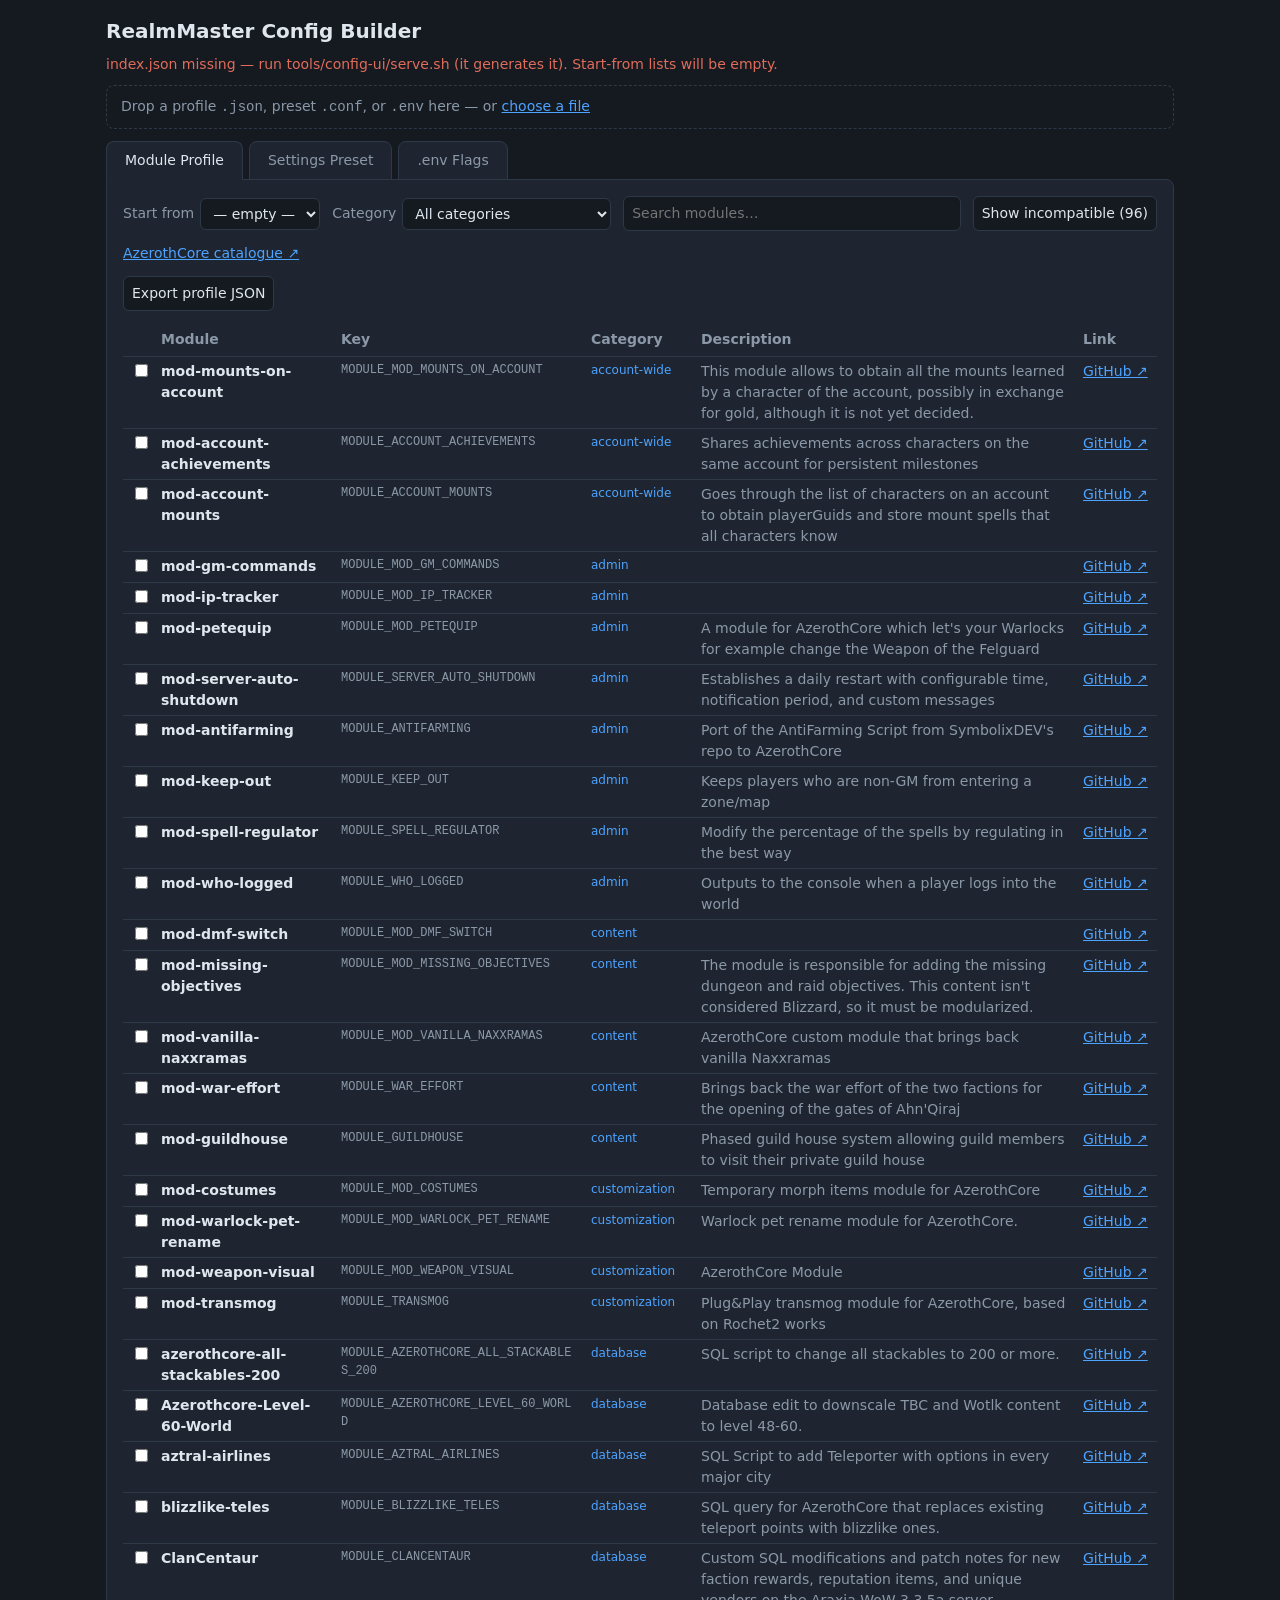
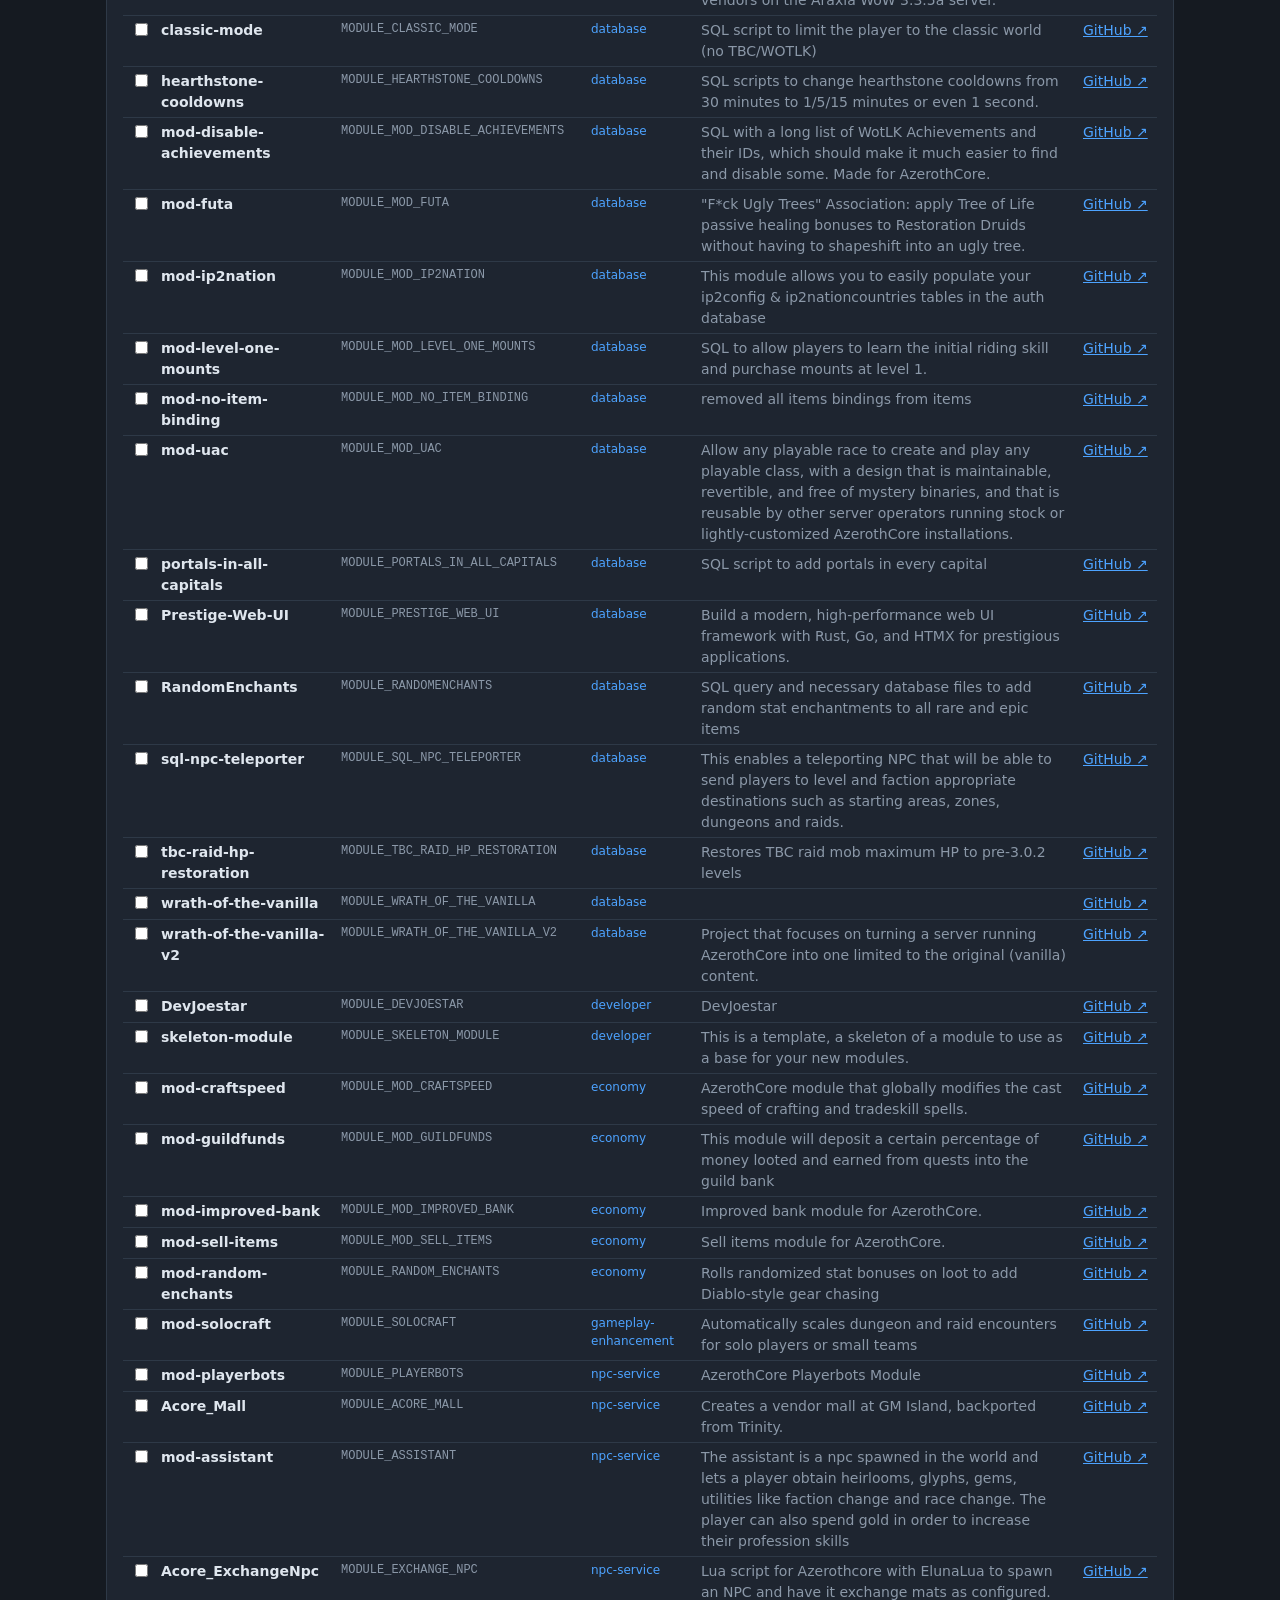
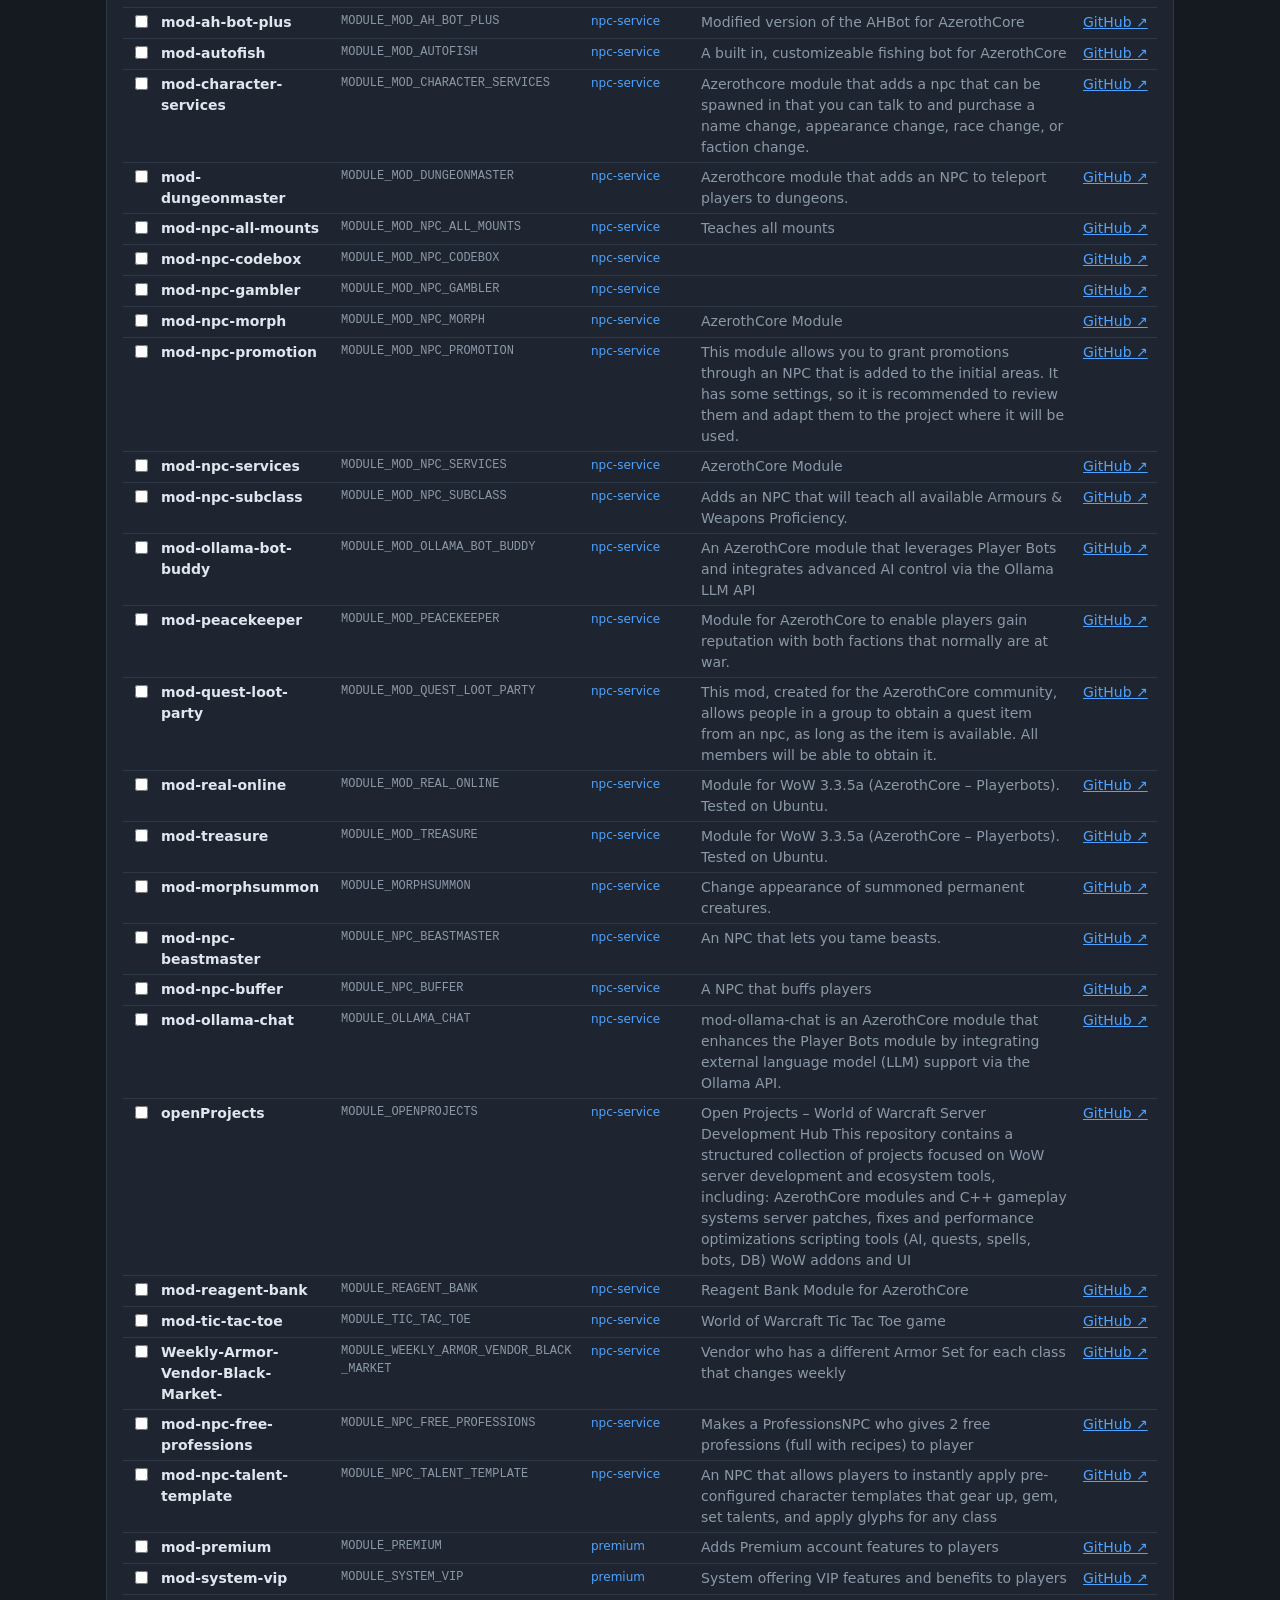
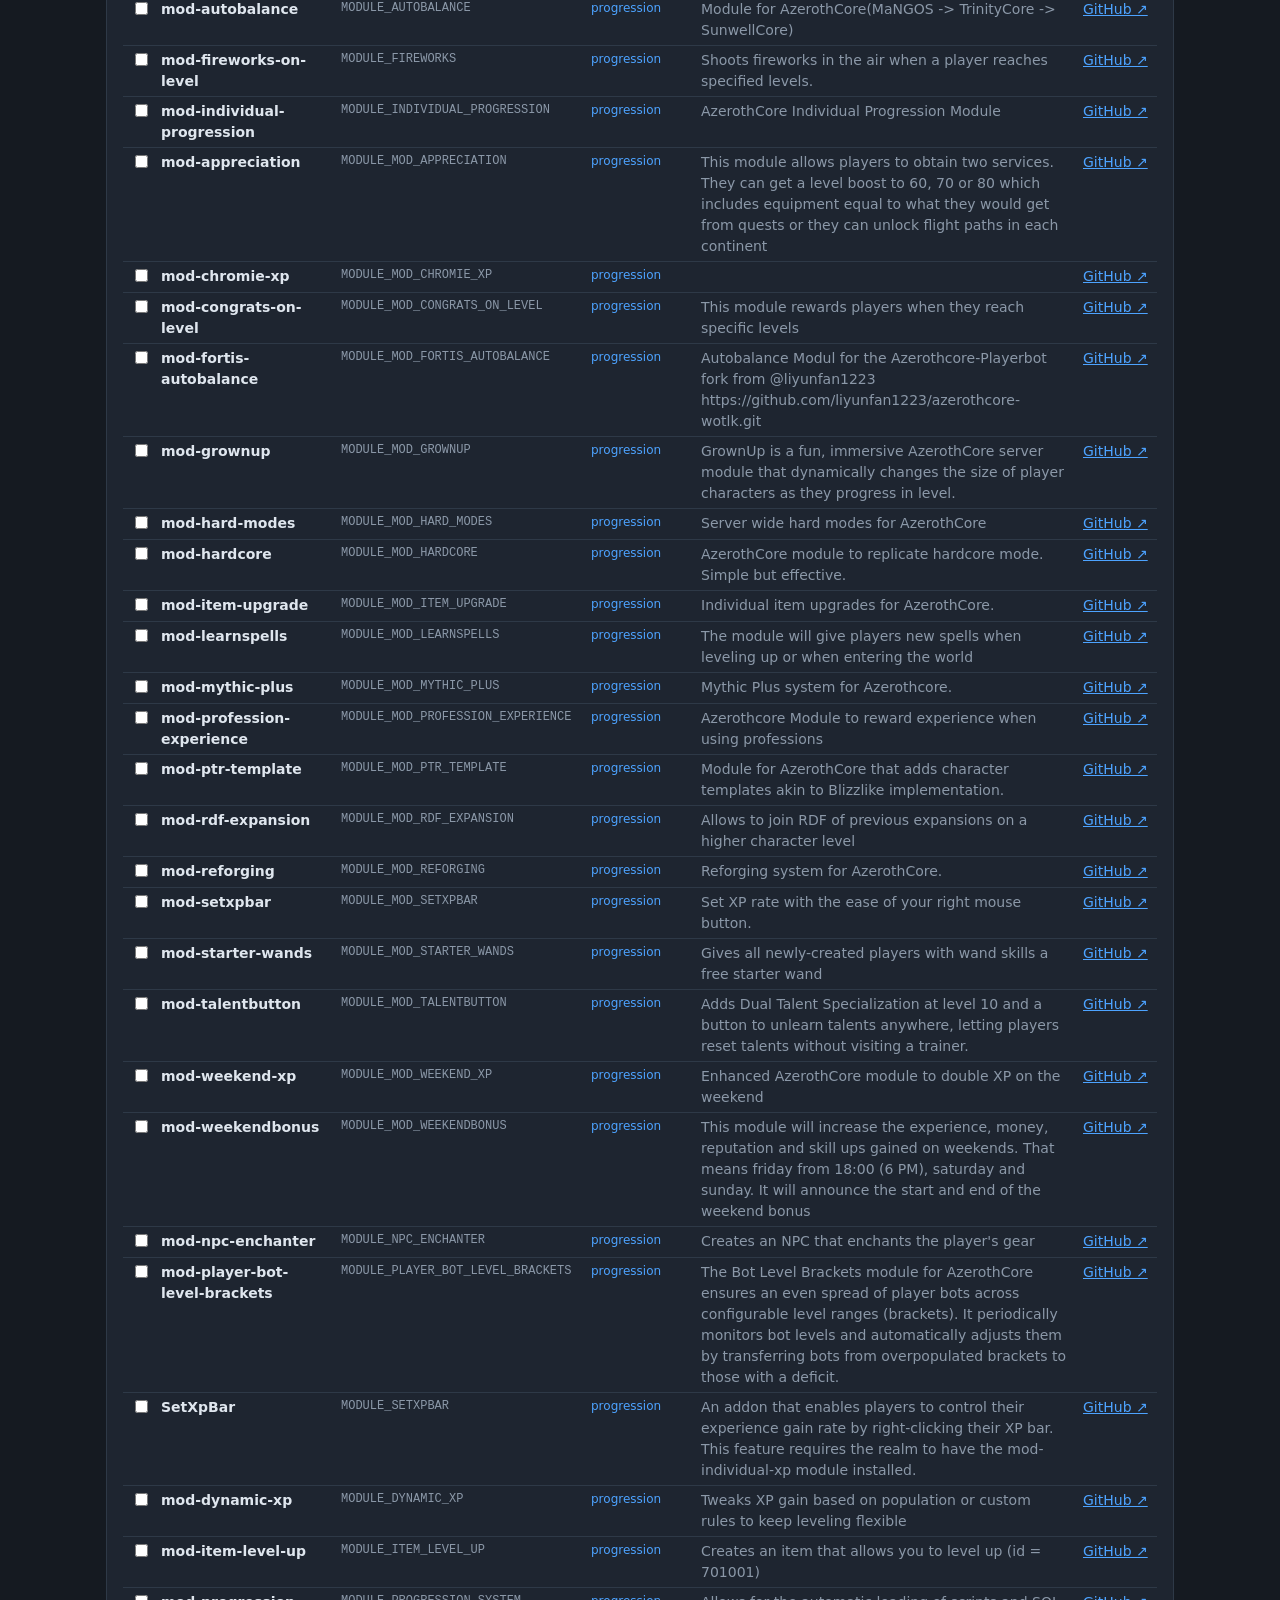
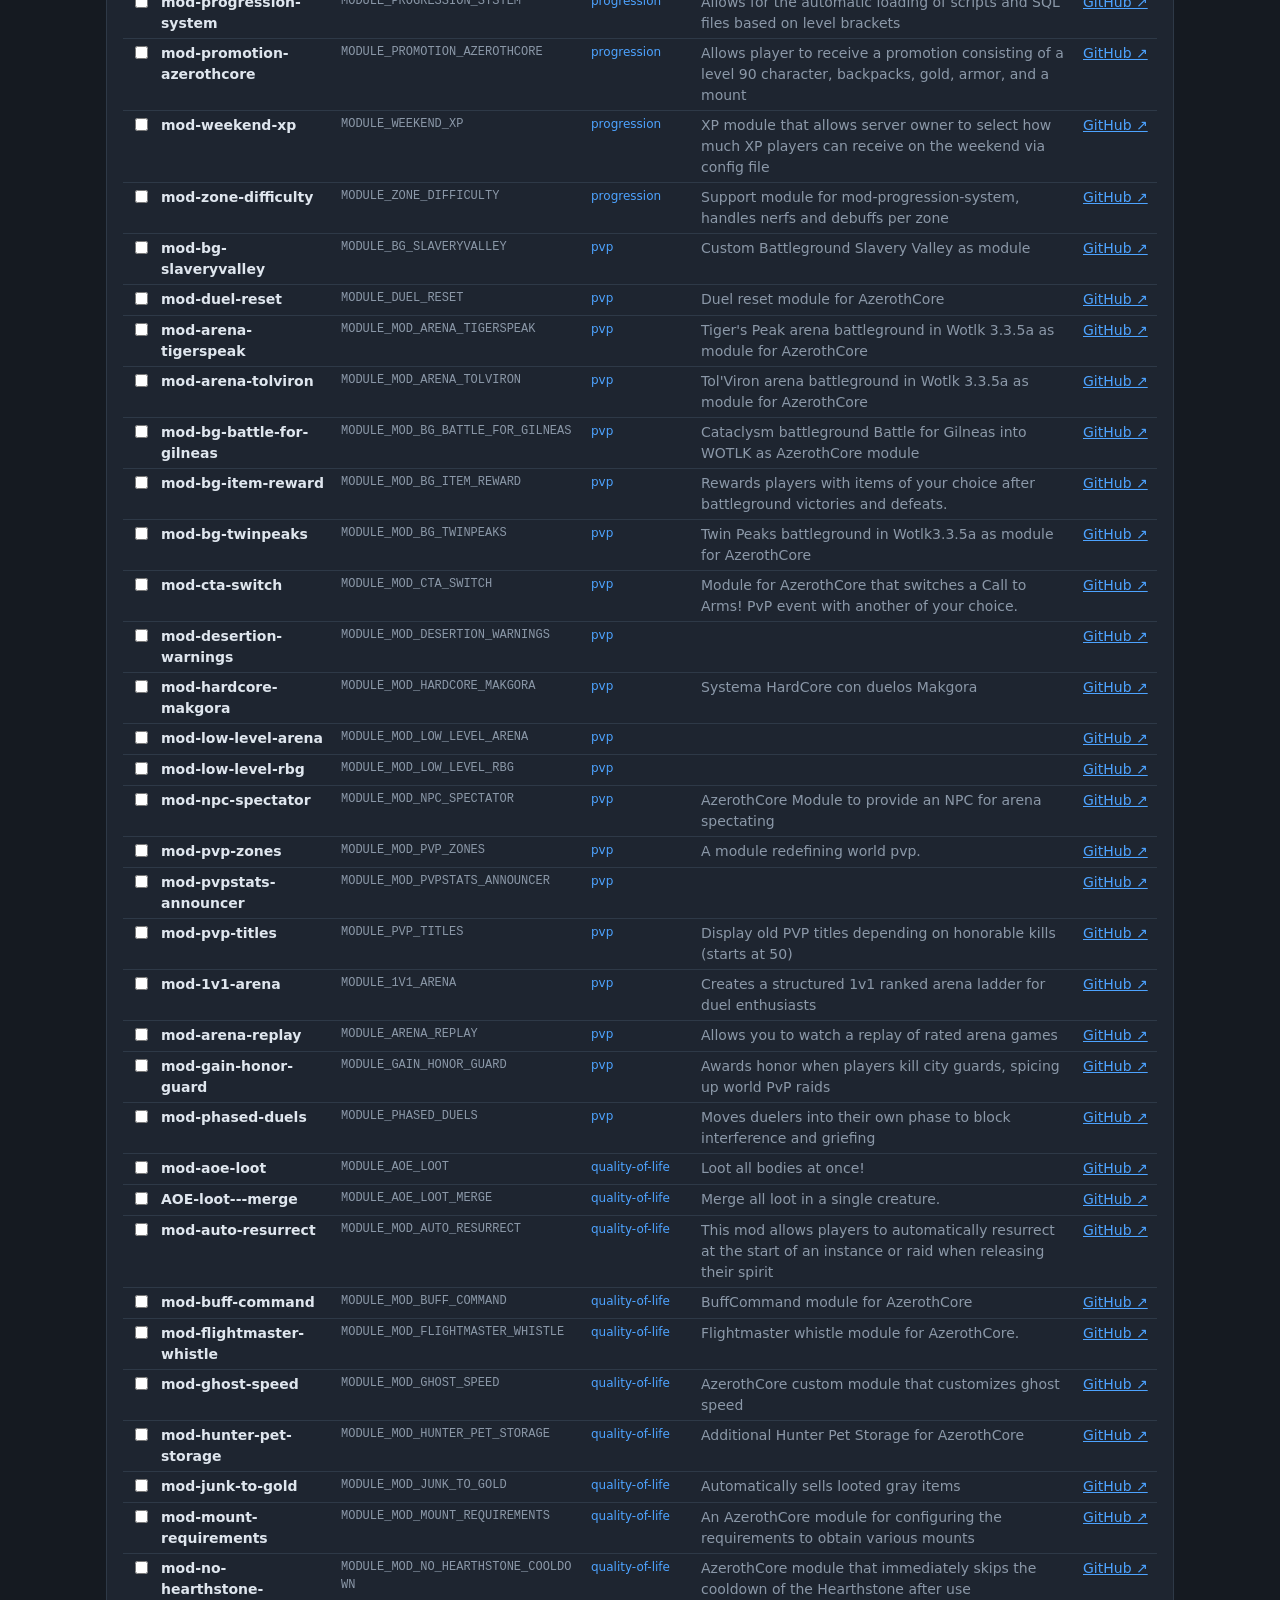
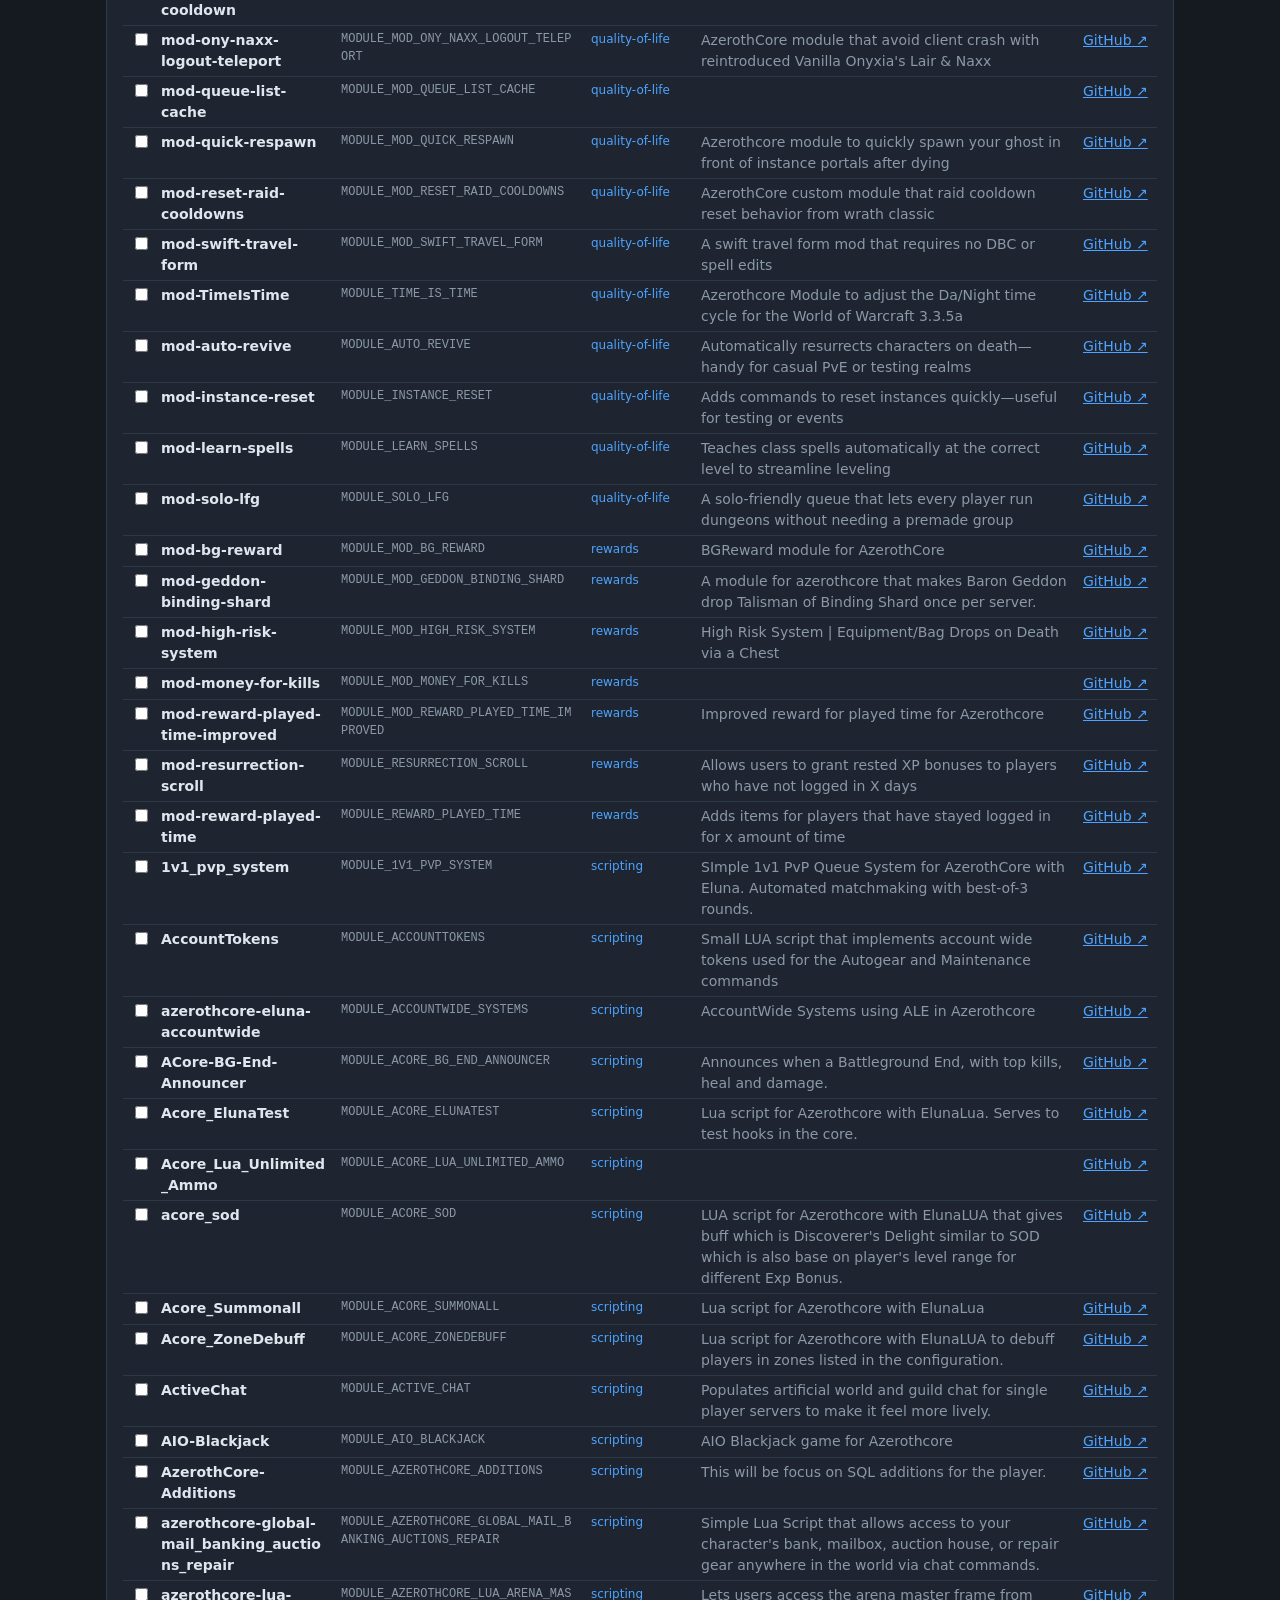
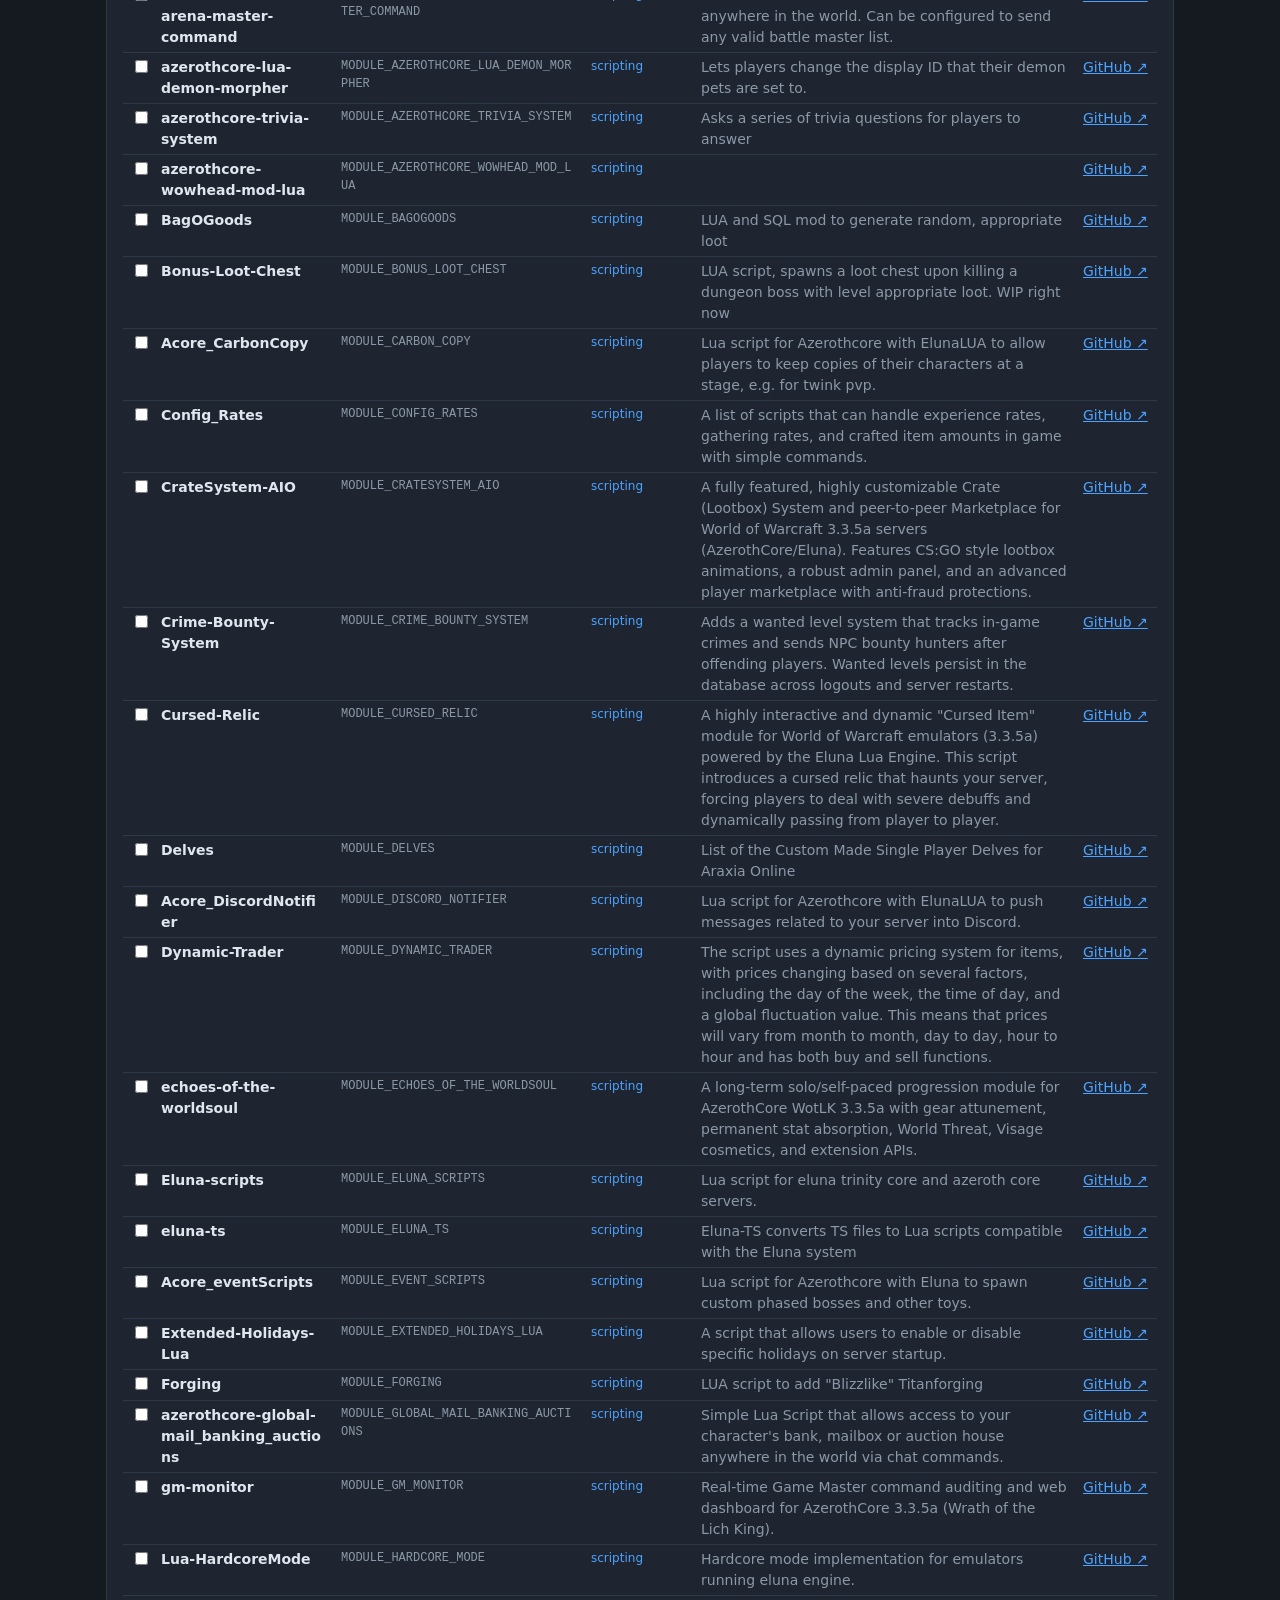
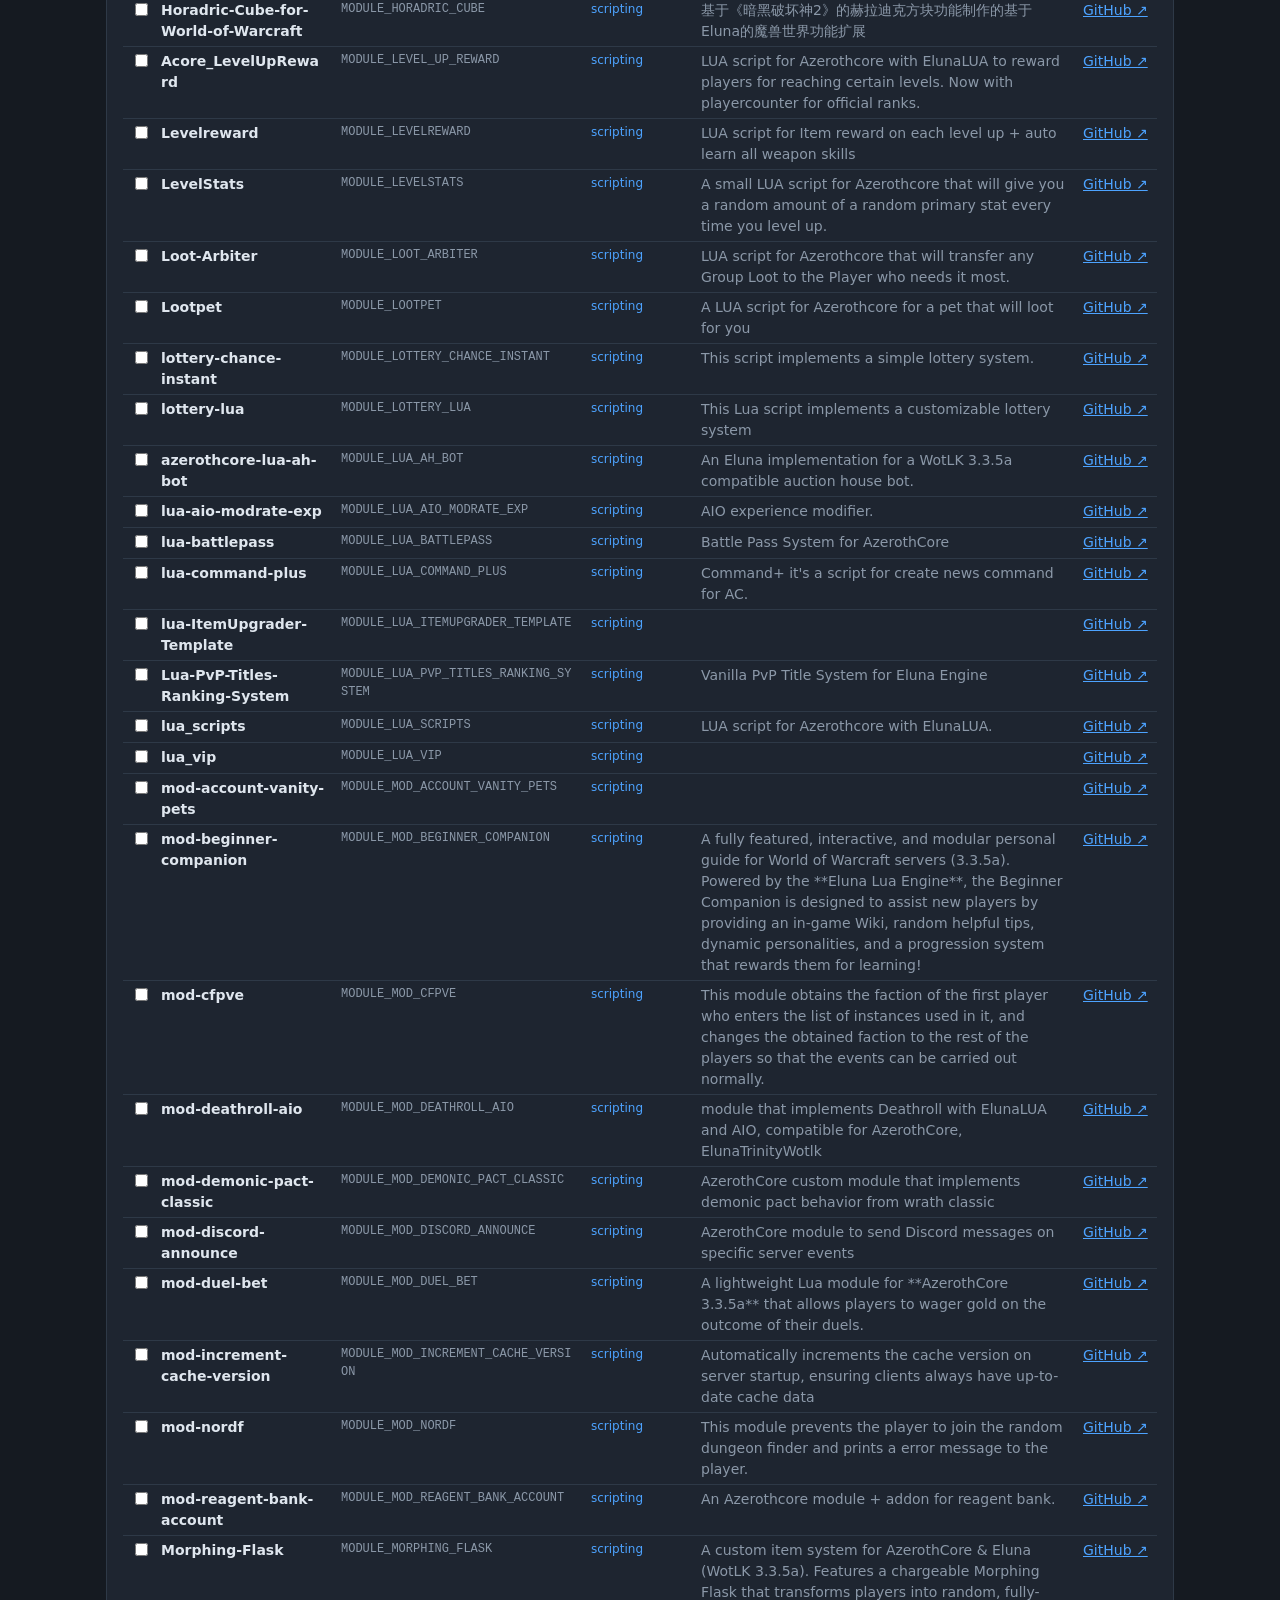
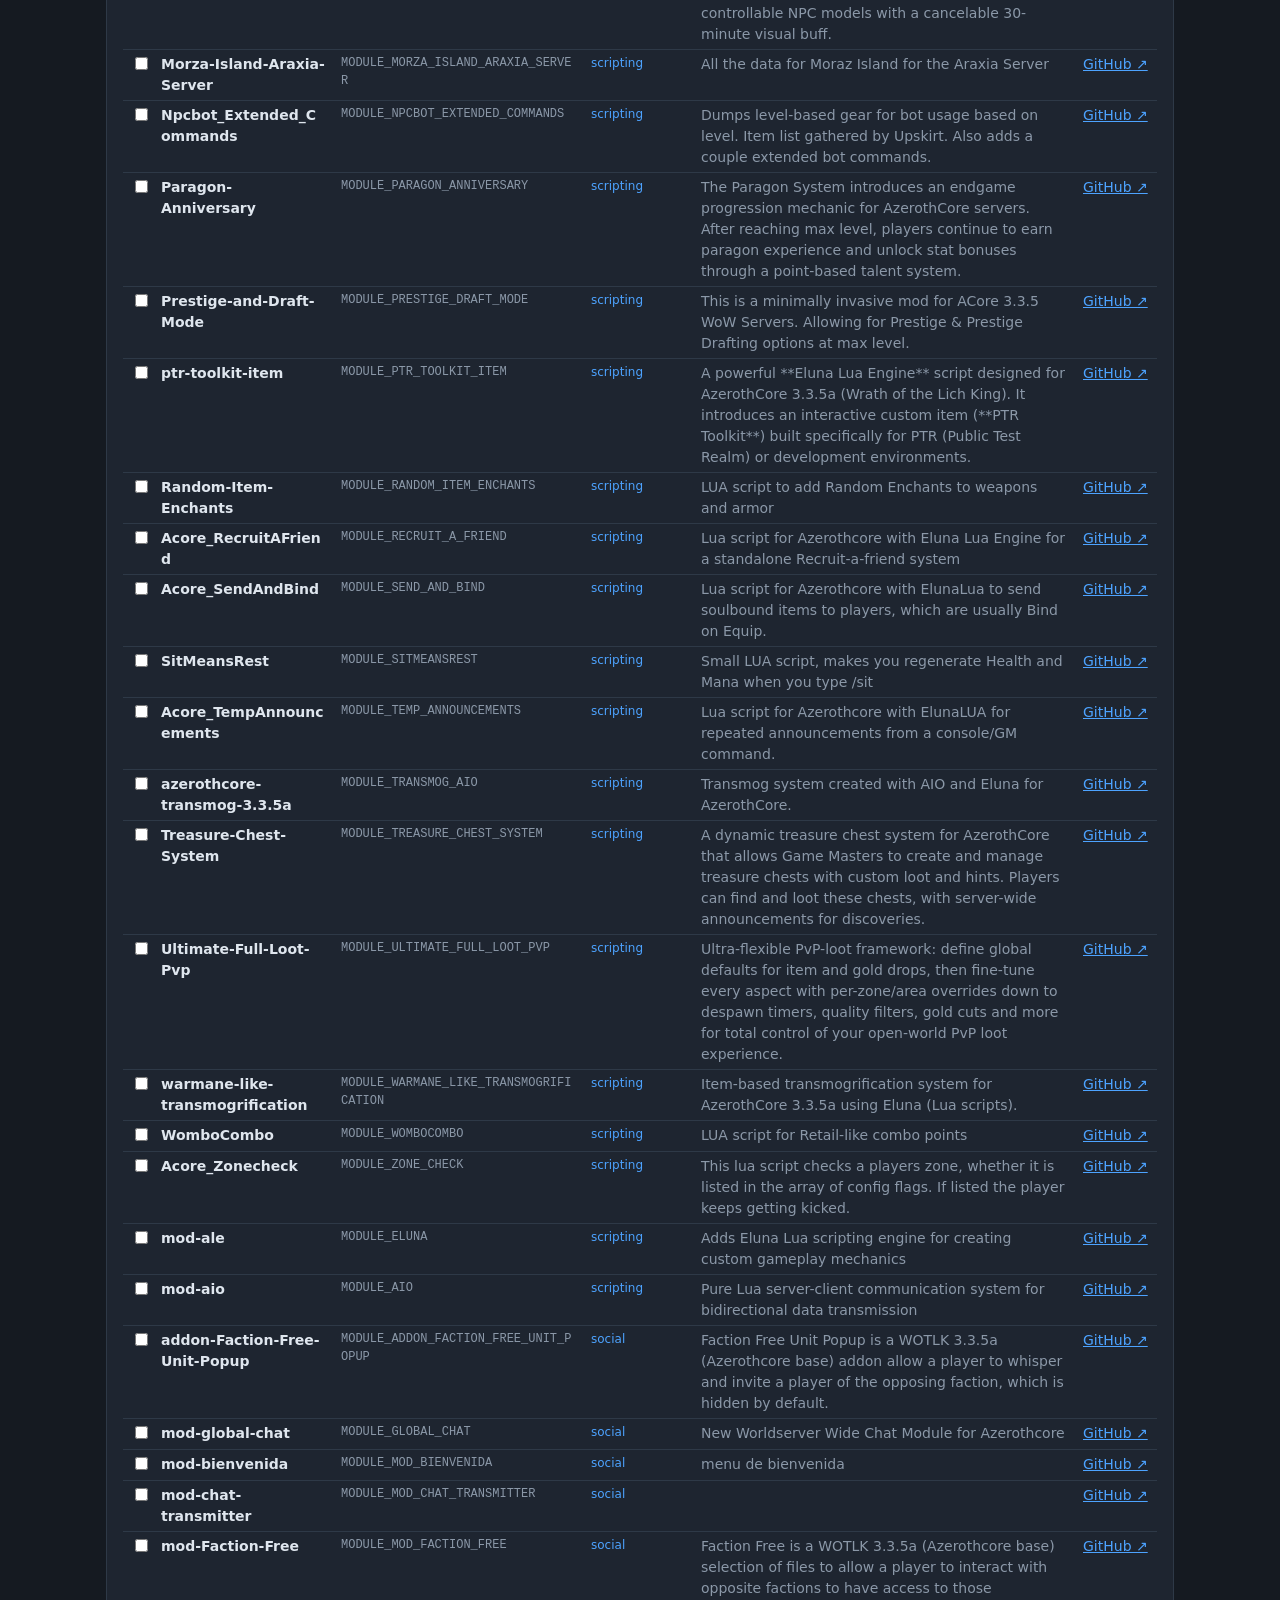
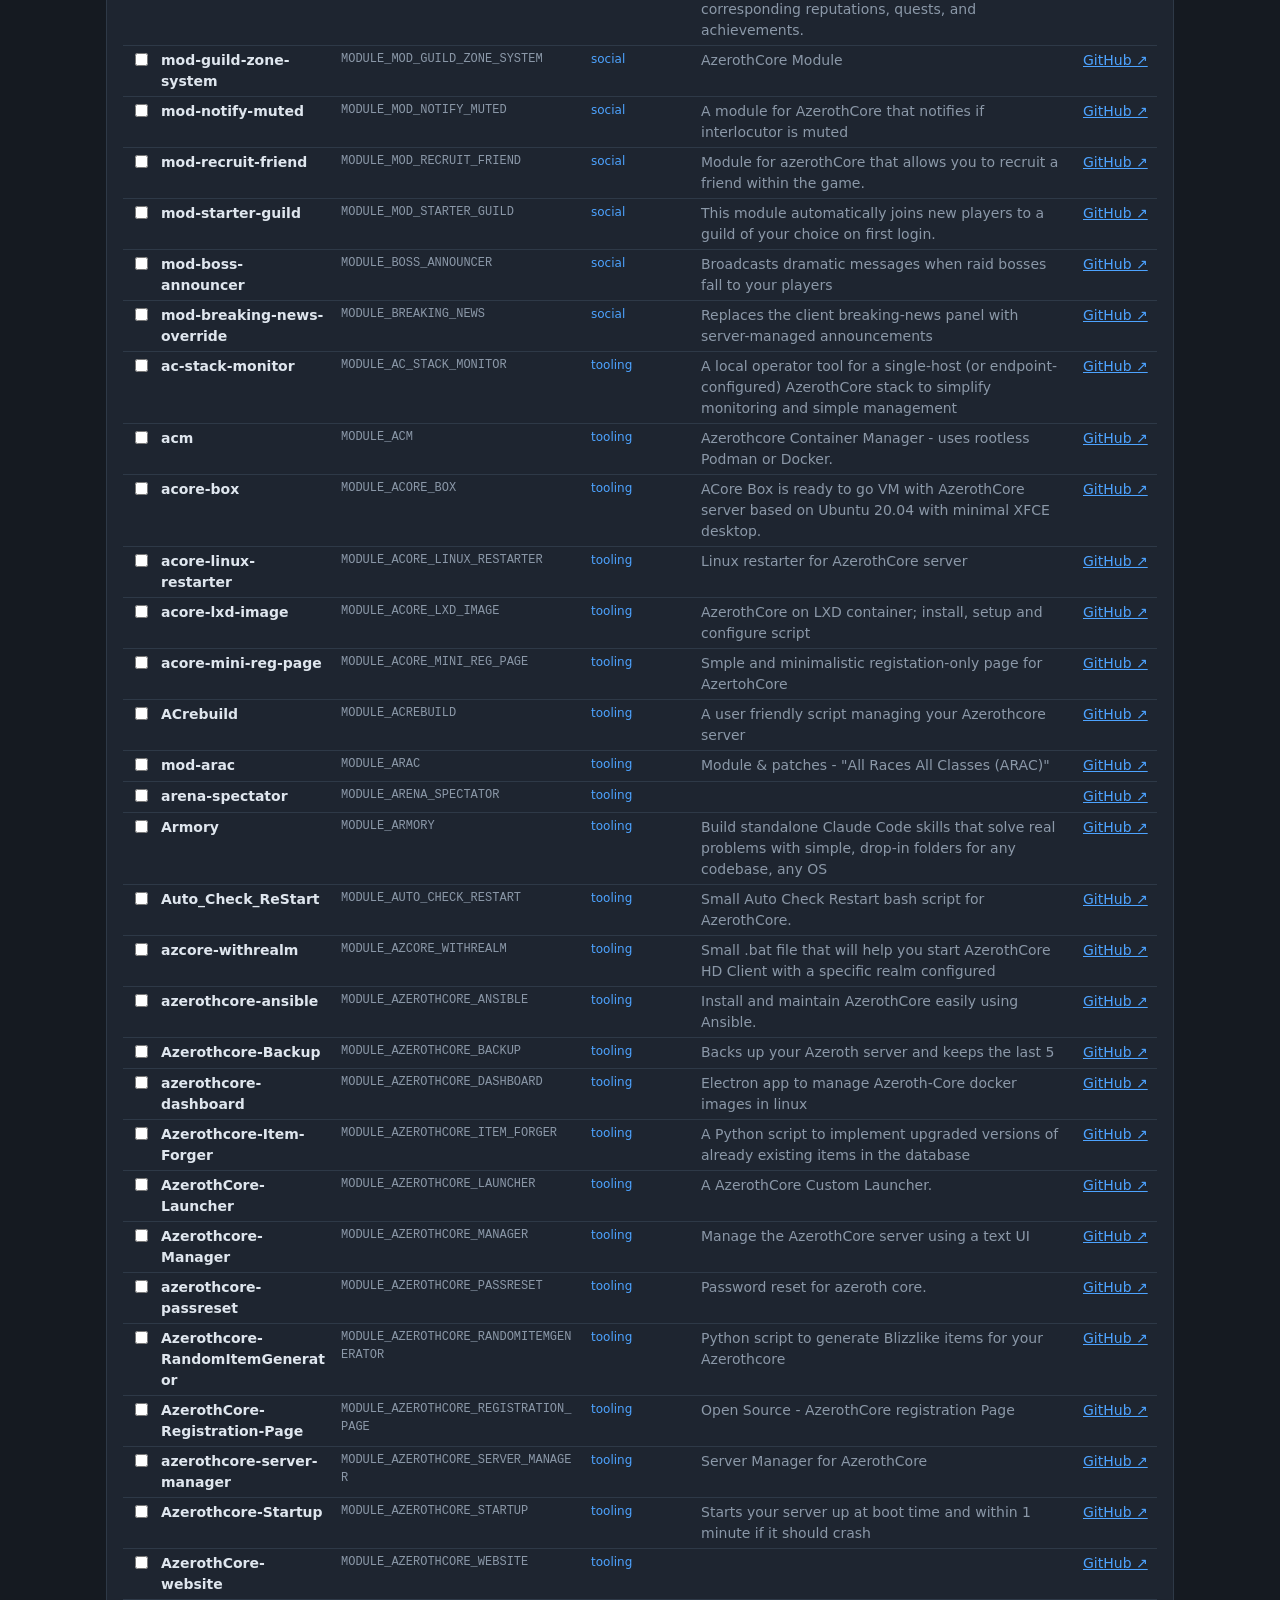
==== tools/config-ui/index.html @ c26fa8ee "feat(config-ui): env flags derived from enabled modules only The .env block now mirrors modules.py e" ====
<!DOCTYPE html>
<html lang="en">
<head>
<meta charset="utf-8">
<meta name="viewport" content="width=device-width, initial-scale=1">
<title>RealmMaster Config Builder</title>
<link rel="stylesheet" href="style.css">
</head>
<body>
<header>
  <h1>RealmMaster Config Builder</h1>
  <div id="status">Loading repo data…</div>
  <div id="drop-zone">Drop a profile <code>.json</code>, preset <code>.conf</code>, or <code>.env</code> here — or
    <label class="picker">choose a file<input id="file-input" type="file" multiple hidden></label>
  </div>
</header>
<nav>
  <button class="tab-btn active" data-tab="profile">Module Profile</button>
  <button class="tab-btn" data-tab="preset">Settings Preset</button>
  <button class="tab-btn" data-tab="env">.env Flags</button>
</nav>
<main>
  <section id="panel-profile" class="panel active">
    <div class="toolbar">
      <label>Start from <select id="profile-start"><option value="">— empty —</option></select></label>
      <label>Category <select id="module-category"><option value="">All categories</option></select></label>
      <input id="module-search" type="search" placeholder="Search modules…">
      <button id="toggle-blocked">Show incompatible</button>
      <a href="https://www.azerothcore.org/catalogue.html" target="_blank" rel="noopener">AzerothCore catalogue ↗</a>
    </div>
    <div class="meta">
      <button id="profile-export">Export profile JSON</button>
    </div>
    <div id="profile-warnings"></div>
    <div id="module-list"></div>
  </section>
  <section id="panel-preset" class="panel">
    <div class="toolbar">
      <label>Start from <select id="preset-start"><option value="">— empty —</option></select></label>
    </div>
    <div class="meta">
      <label>File name <input id="preset-file" placeholder="my-preset"></label>
      <label>CONFIG_NAME <input id="preset-cfgname" placeholder="My Server"></label>
      <label>CONFIG_DESCRIPTION <input id="preset-cfgdesc" placeholder="What this preset tunes"></label>
      <button id="preset-add-row">Add setting</button>
      <button id="preset-export">Export preset .conf</button>
    </div>
    <div id="preset-groups"></div>
  </section>
  <section id="panel-env" class="panel">
    <p>Derived from the enabled modules in the Module Profile tab's selection — one <code>MODULE_*=1</code> line per enabled module; disabled modules are simply absent, and blocked (incompatible) modules are excluded. When pasting into an existing <code>.env</code>, replace the whole <code>MODULE_*</code> block so stale <code>=1</code> lines don't linger.</p>
    <p id="env-note"></p>
    <button id="env-copy">Copy to clipboard</button>
    <textarea id="env-output" readonly rows="24" spellcheck="false"></textarea>
  </section>
</main>
<script src="app.js"></script>
</body>
</html>
---- tools/config-ui/style.css ----
:root { --bg:#151a21; --panel:#1e2530; --line:#2e3947; --fg:#dfe6ee; --dim:#8b98a8; --accent:#4da3ff; --warn:#e0a534; --err:#e06c5a; }
* { box-sizing: border-box; }
body { margin:0; font:14px/1.5 system-ui, sans-serif; background:var(--bg); color:var(--fg); }
header, nav, main { max-width:1100px; margin:0 auto; padding:0 16px; }
header { padding-top:16px; }
h1 { font-size:20px; margin:0 0 8px; }
#status { color:var(--dim); min-height:1.5em; }
#status.error { color:var(--err); }
#drop-zone { border:1px dashed var(--line); border-radius:8px; padding:10px 14px; margin:10px 0; color:var(--dim); }
#drop-zone.drag { border-color:var(--accent); color:var(--fg); }
.picker { color:var(--accent); cursor:pointer; text-decoration:underline; }
nav { display:flex; gap:6px; margin:12px auto 0; }
.tab-btn { background:var(--panel); color:var(--dim); border:1px solid var(--line); border-radius:8px 8px 0 0; padding:8px 18px; cursor:pointer; margin-bottom:-1px; position:relative; }
.tab-btn.active { color:var(--fg); border-bottom-color:var(--panel); }
.panel { display:none; background:var(--panel); border:1px solid var(--line); border-radius:0 8px 8px 8px; padding:16px; margin-bottom:32px; }
.panel.active { display:block; }
.toolbar, .meta { display:flex; flex-wrap:wrap; gap:12px; align-items:center; margin-bottom:12px; }
label { display:inline-flex; gap:6px; align-items:center; color:var(--dim); }
input, select, textarea, button { background:var(--bg); color:var(--fg); border:1px solid var(--line); border-radius:6px; padding:6px 8px; font:inherit; }
button { cursor:pointer; }
button:hover { border-color:var(--accent); }
#module-search { flex:1; min-width:200px; }
a { color:var(--accent); }
.module-table { width:100%; table-layout:fixed; border-collapse:collapse; margin-top:8px; }
.module-table th { text-align:left; color:var(--dim); font-weight:600; padding:6px 8px; border-bottom:1px solid var(--line); }
.module-table th:nth-child(1) { width:30px; }
.module-table th:nth-child(2) { width:180px; }
.module-table th:nth-child(3) { width:250px; }
.module-table th:nth-child(4) { width:110px; }
.module-table th:nth-child(6) { width:82px; }
.module-table td { padding:4px 8px; vertical-align:top; border-bottom:1px solid var(--line); overflow-wrap:break-word; }
.module-table td.cb { width:28px; }
.module-table td.key { color:var(--dim); font-family:monospace; font-size:12px; overflow-wrap:anywhere; }
.module-table td.desc { color:var(--dim); }
.module-table td.link { white-space:nowrap; }
.module-table td.cat { color:var(--accent); font-size:12px; overflow-wrap:anywhere; }
.badge { font-size:11px; border:1px solid var(--line); border-radius:10px; padding:0 8px; color:var(--dim); }
.badge.warn { color:var(--warn); border-color:var(--warn); }
#profile-warnings:not(:empty) { border:1px solid var(--warn); border-radius:6px; padding:8px 12px; margin-bottom:10px; }
.preset-group h3 { margin:14px 0 6px; color:var(--accent); font-size:14px; }
.preset-row { display:flex; gap:8px; margin:4px 0; }
.preset-row input.k { width:340px; font-family:monospace; }
.preset-row input.v { flex:1; font-family:monospace; }
#env-output { width:100%; font-family:monospace; margin-top:10px; }
#env-note { color:var(--warn); }
#env-note:empty { display:none; }
textarea { resize:vertical; }
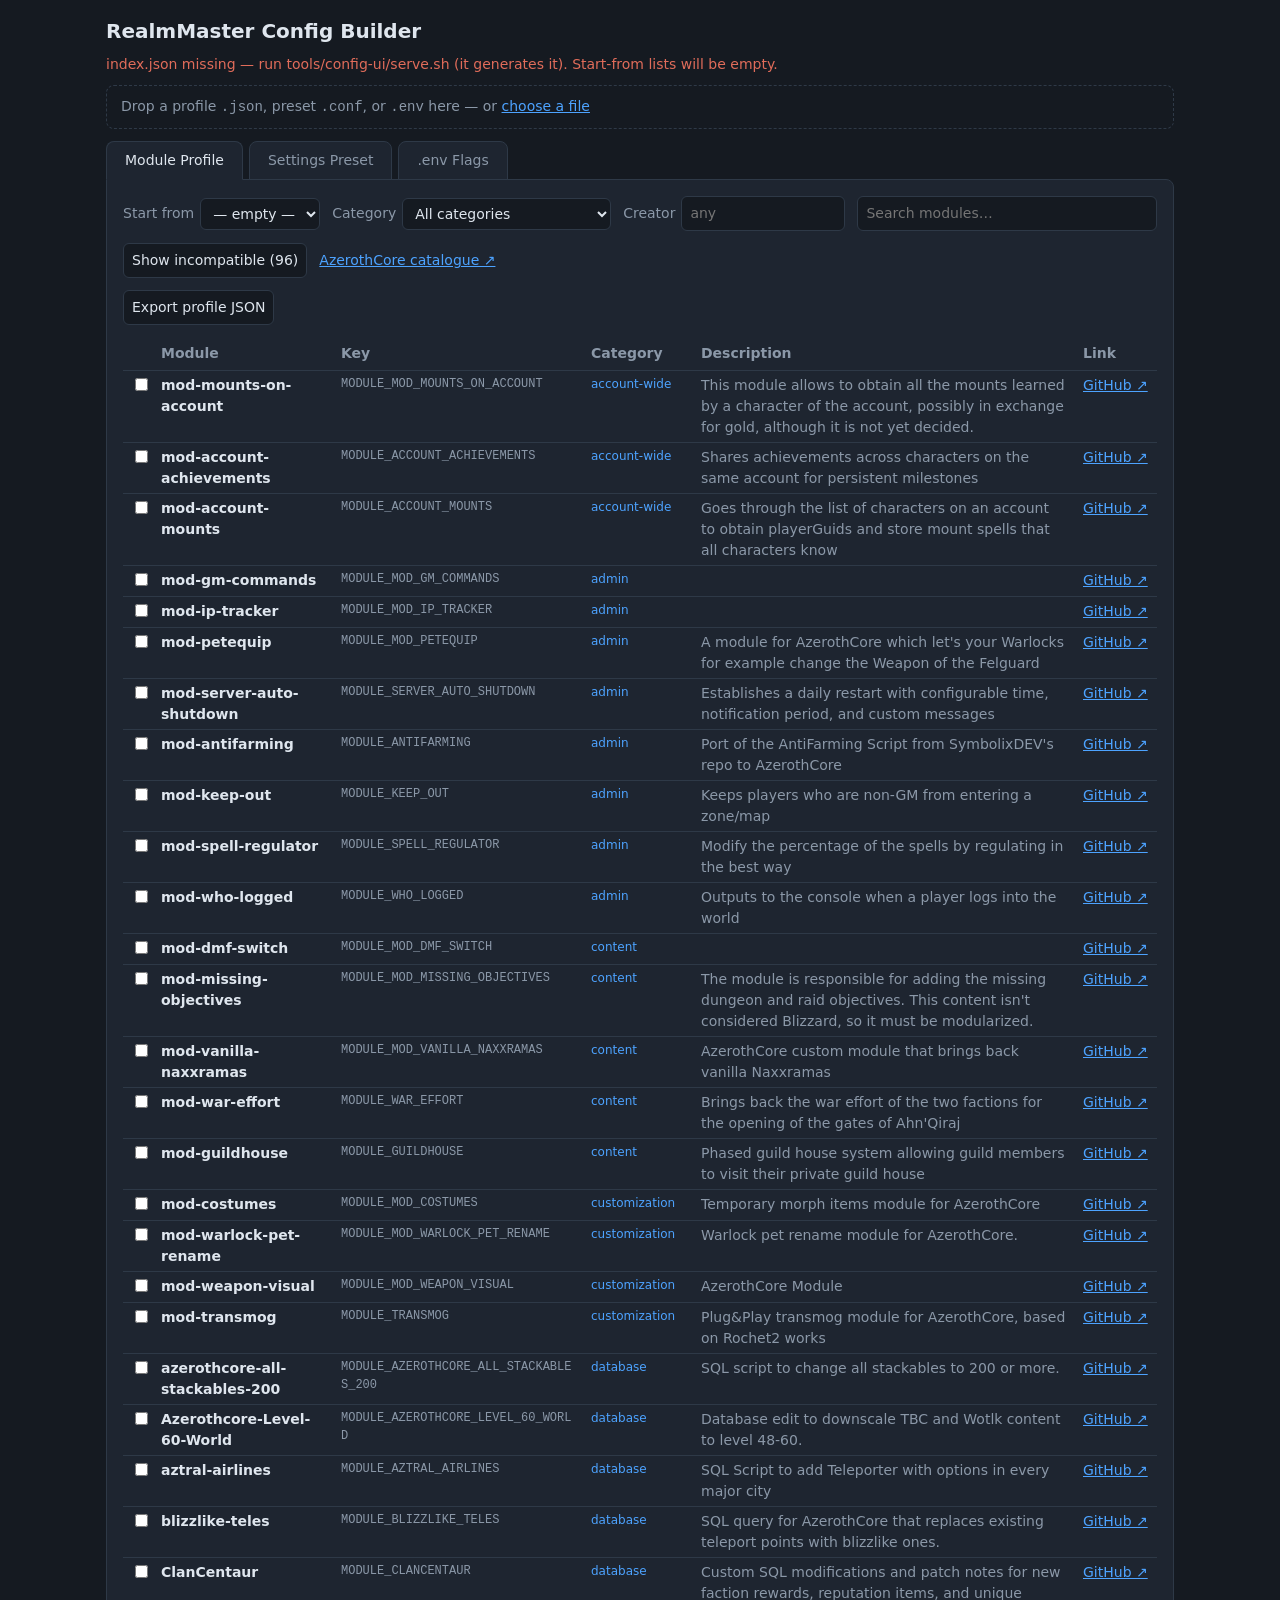
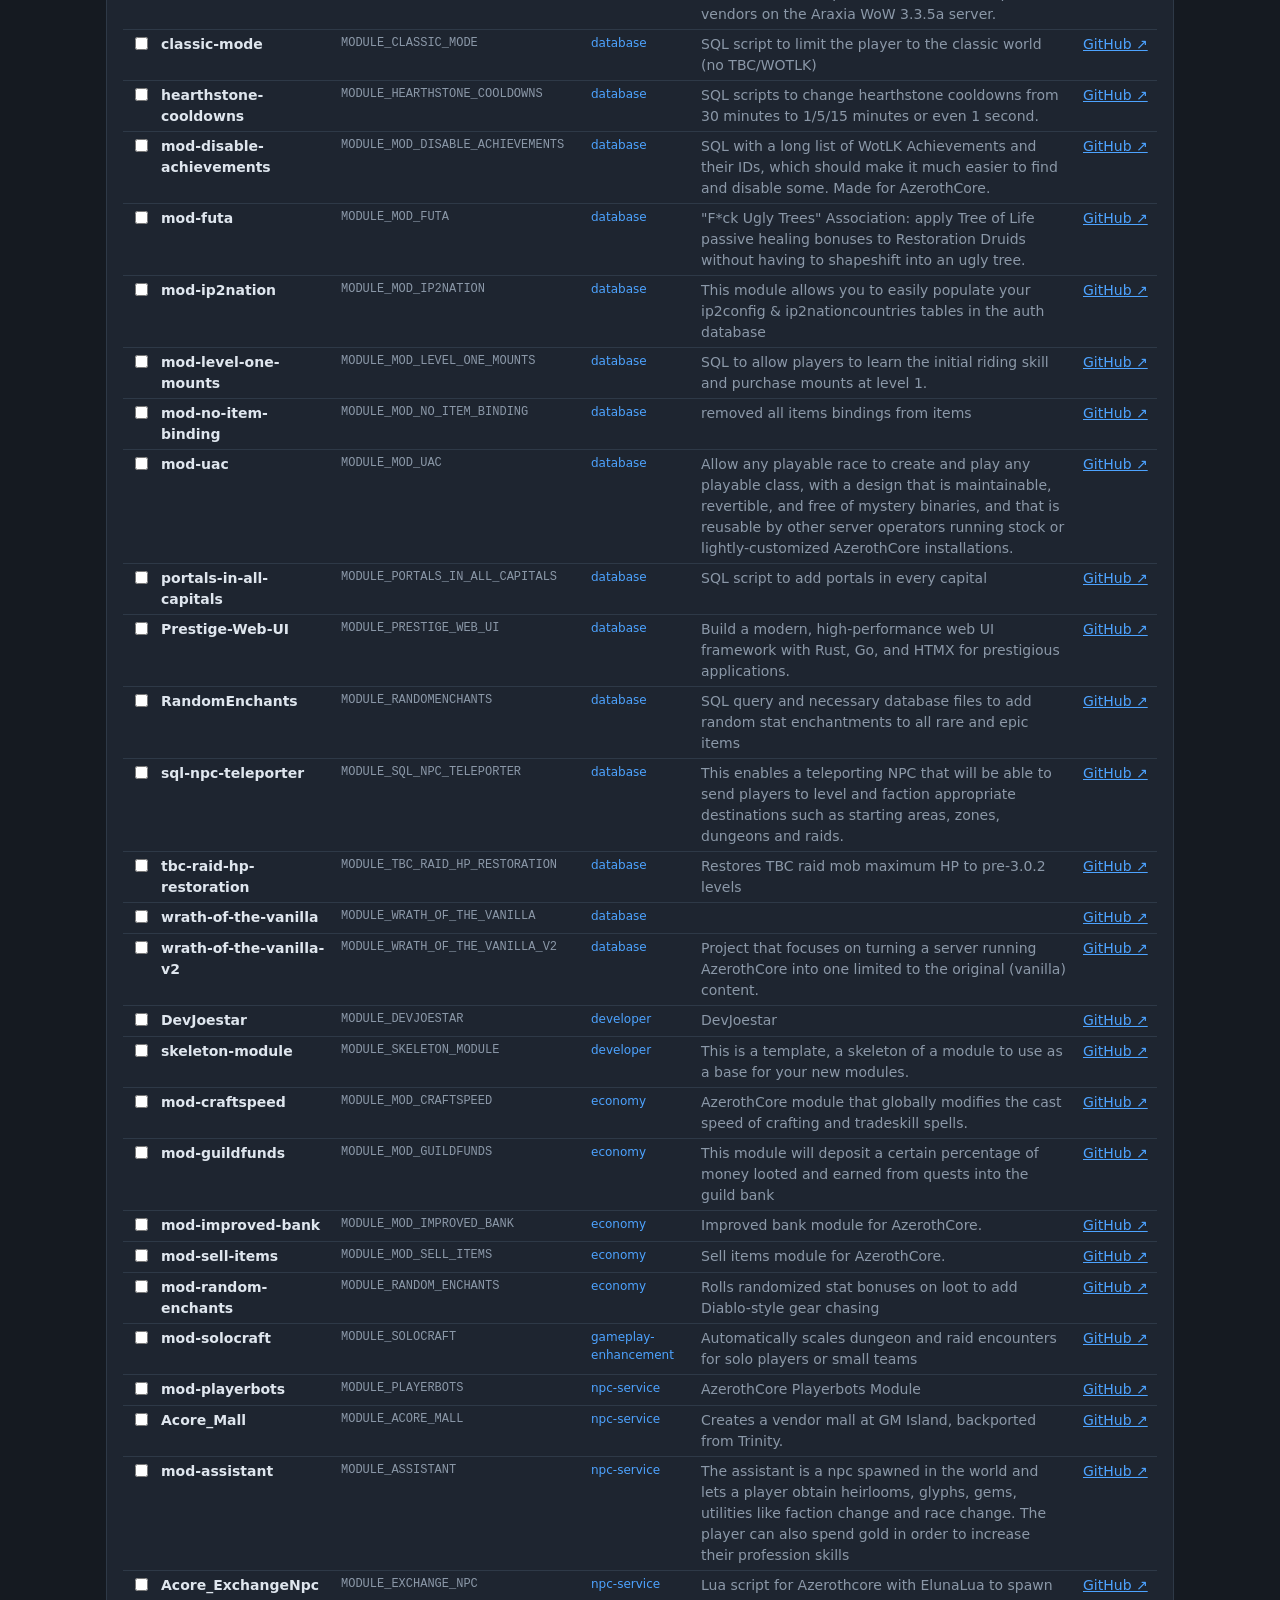
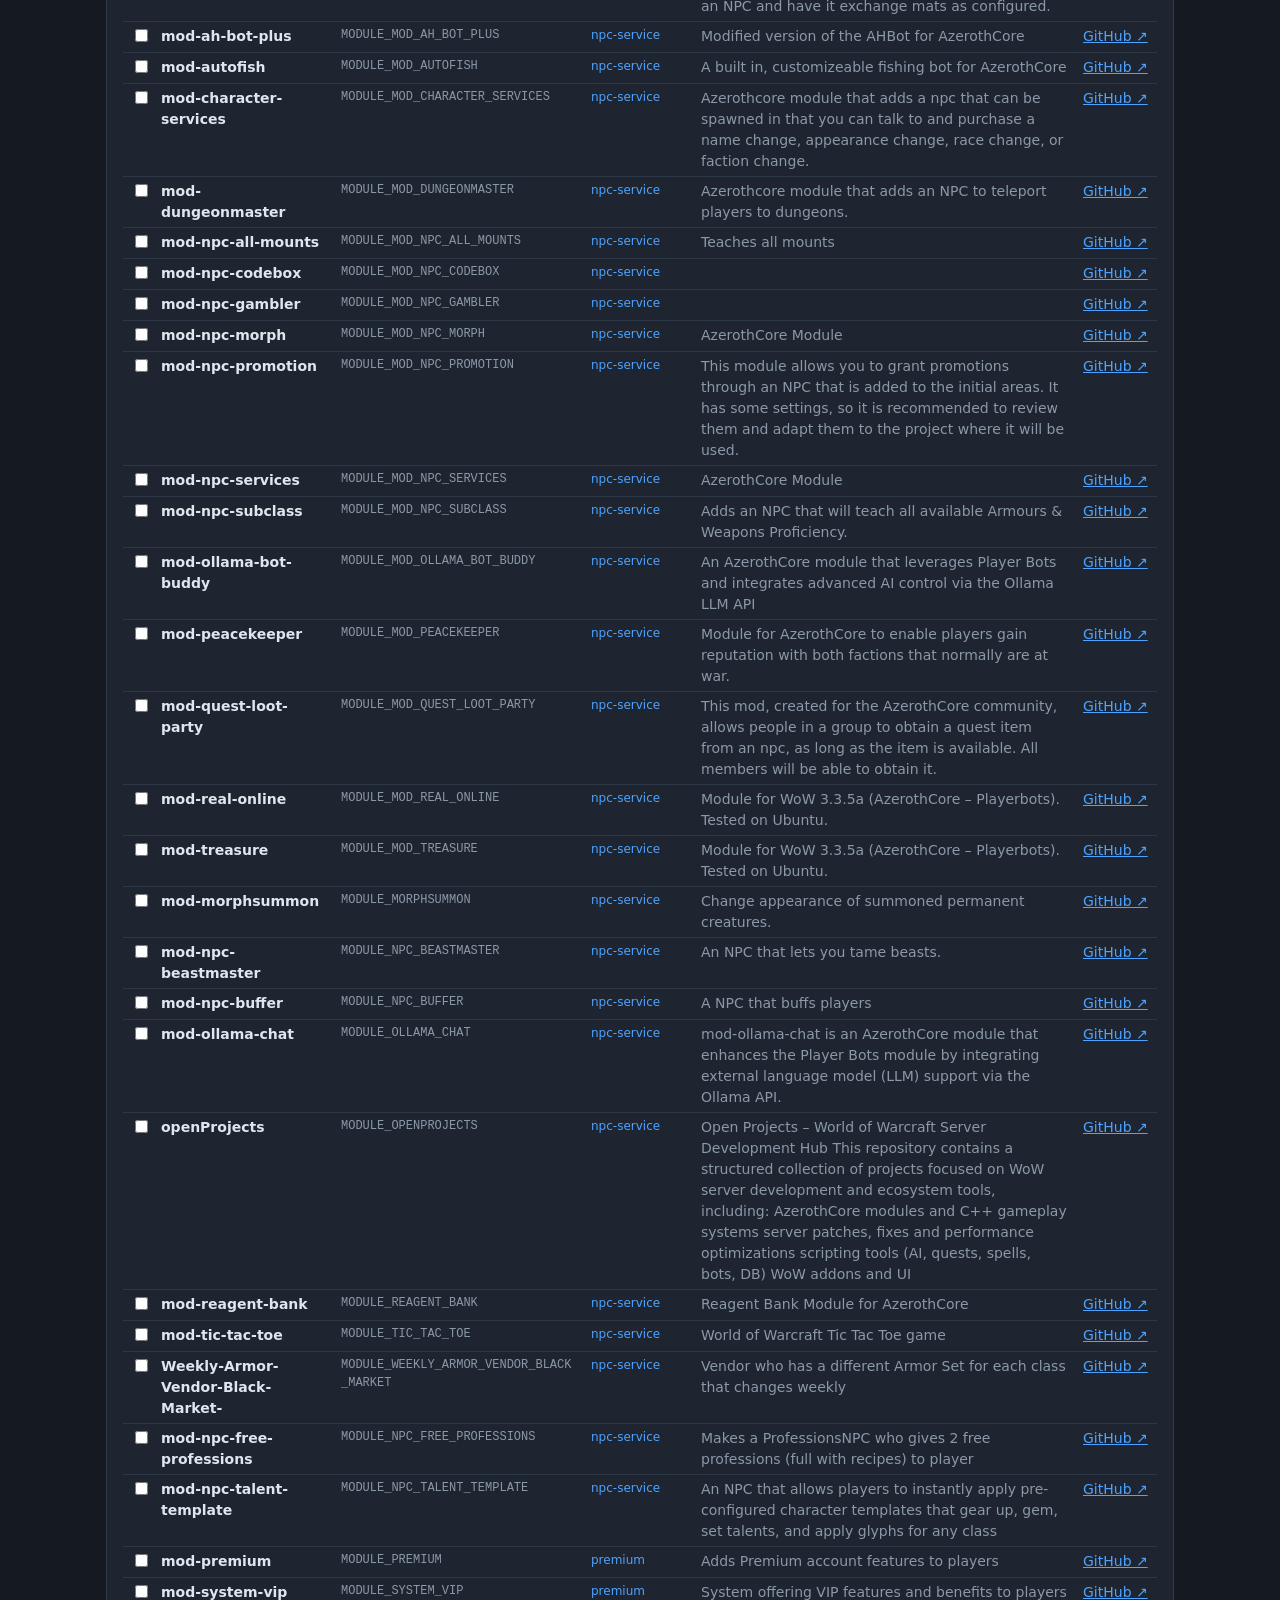
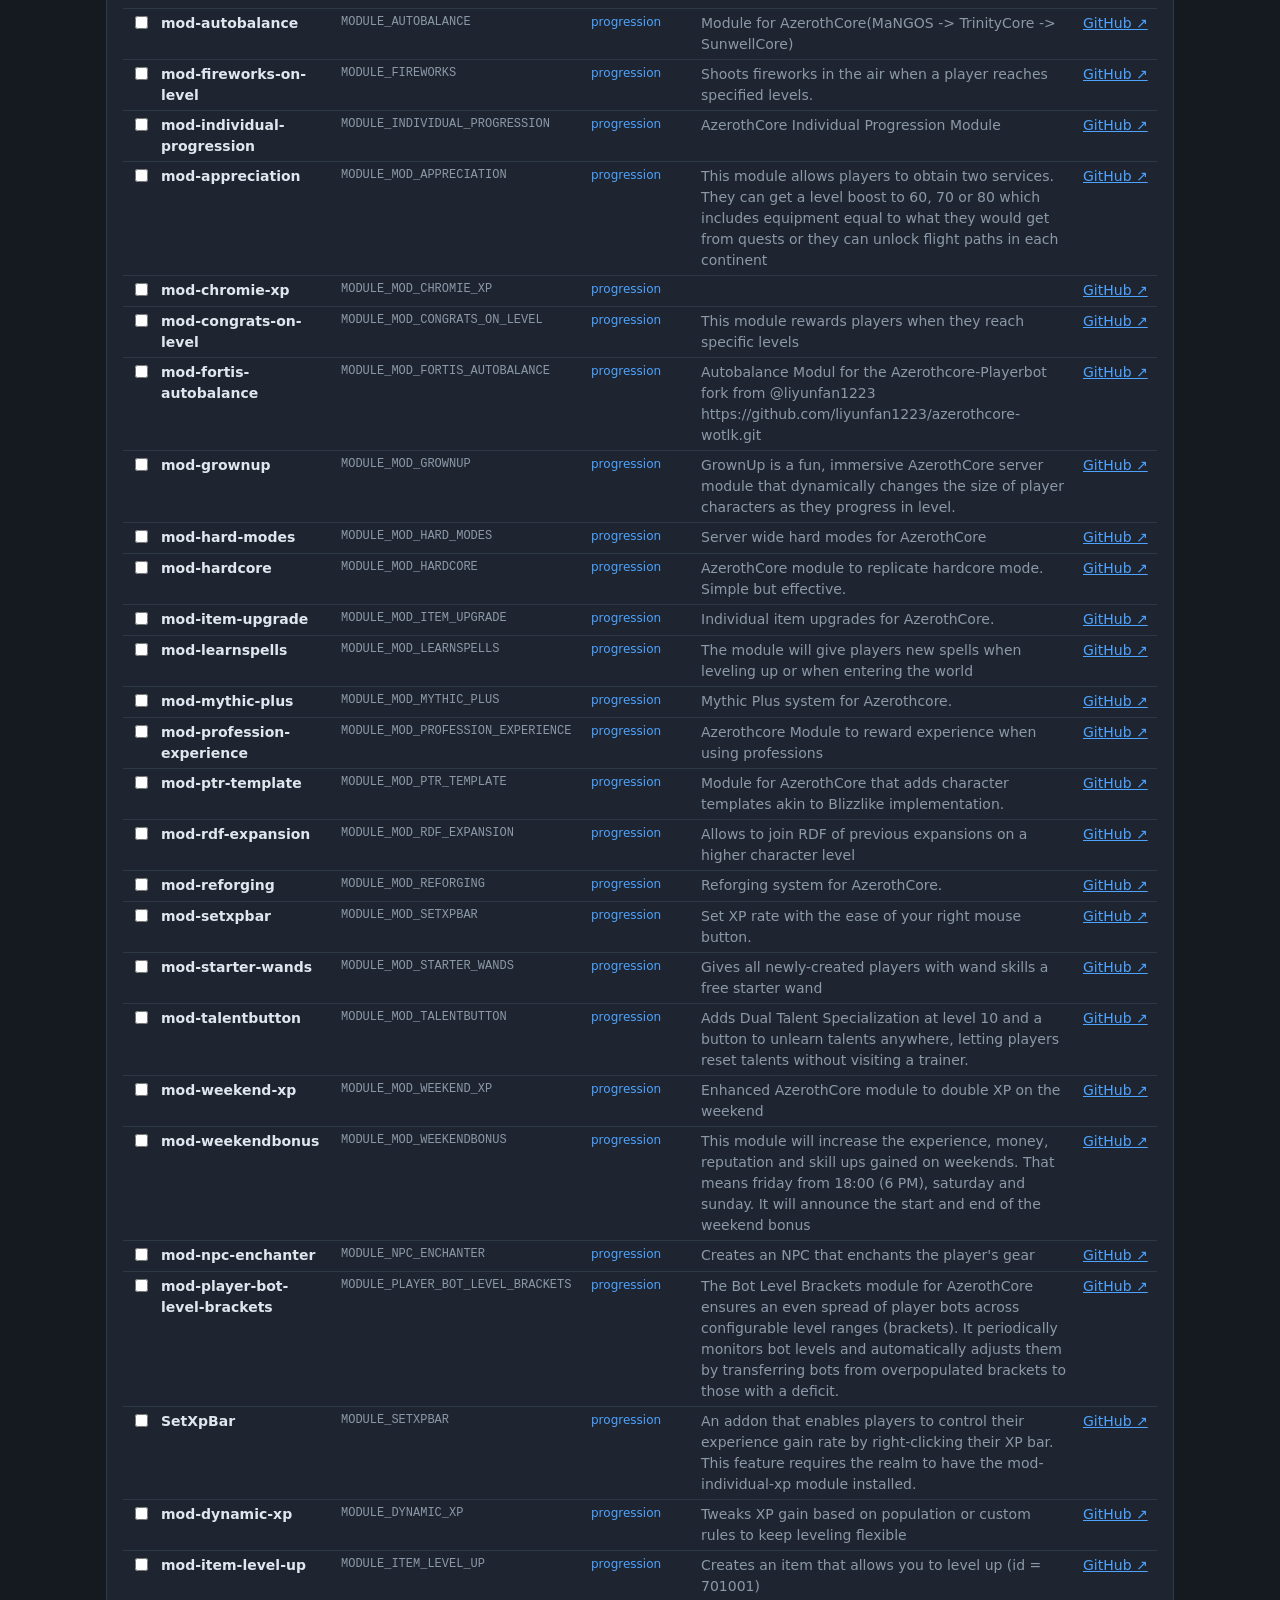
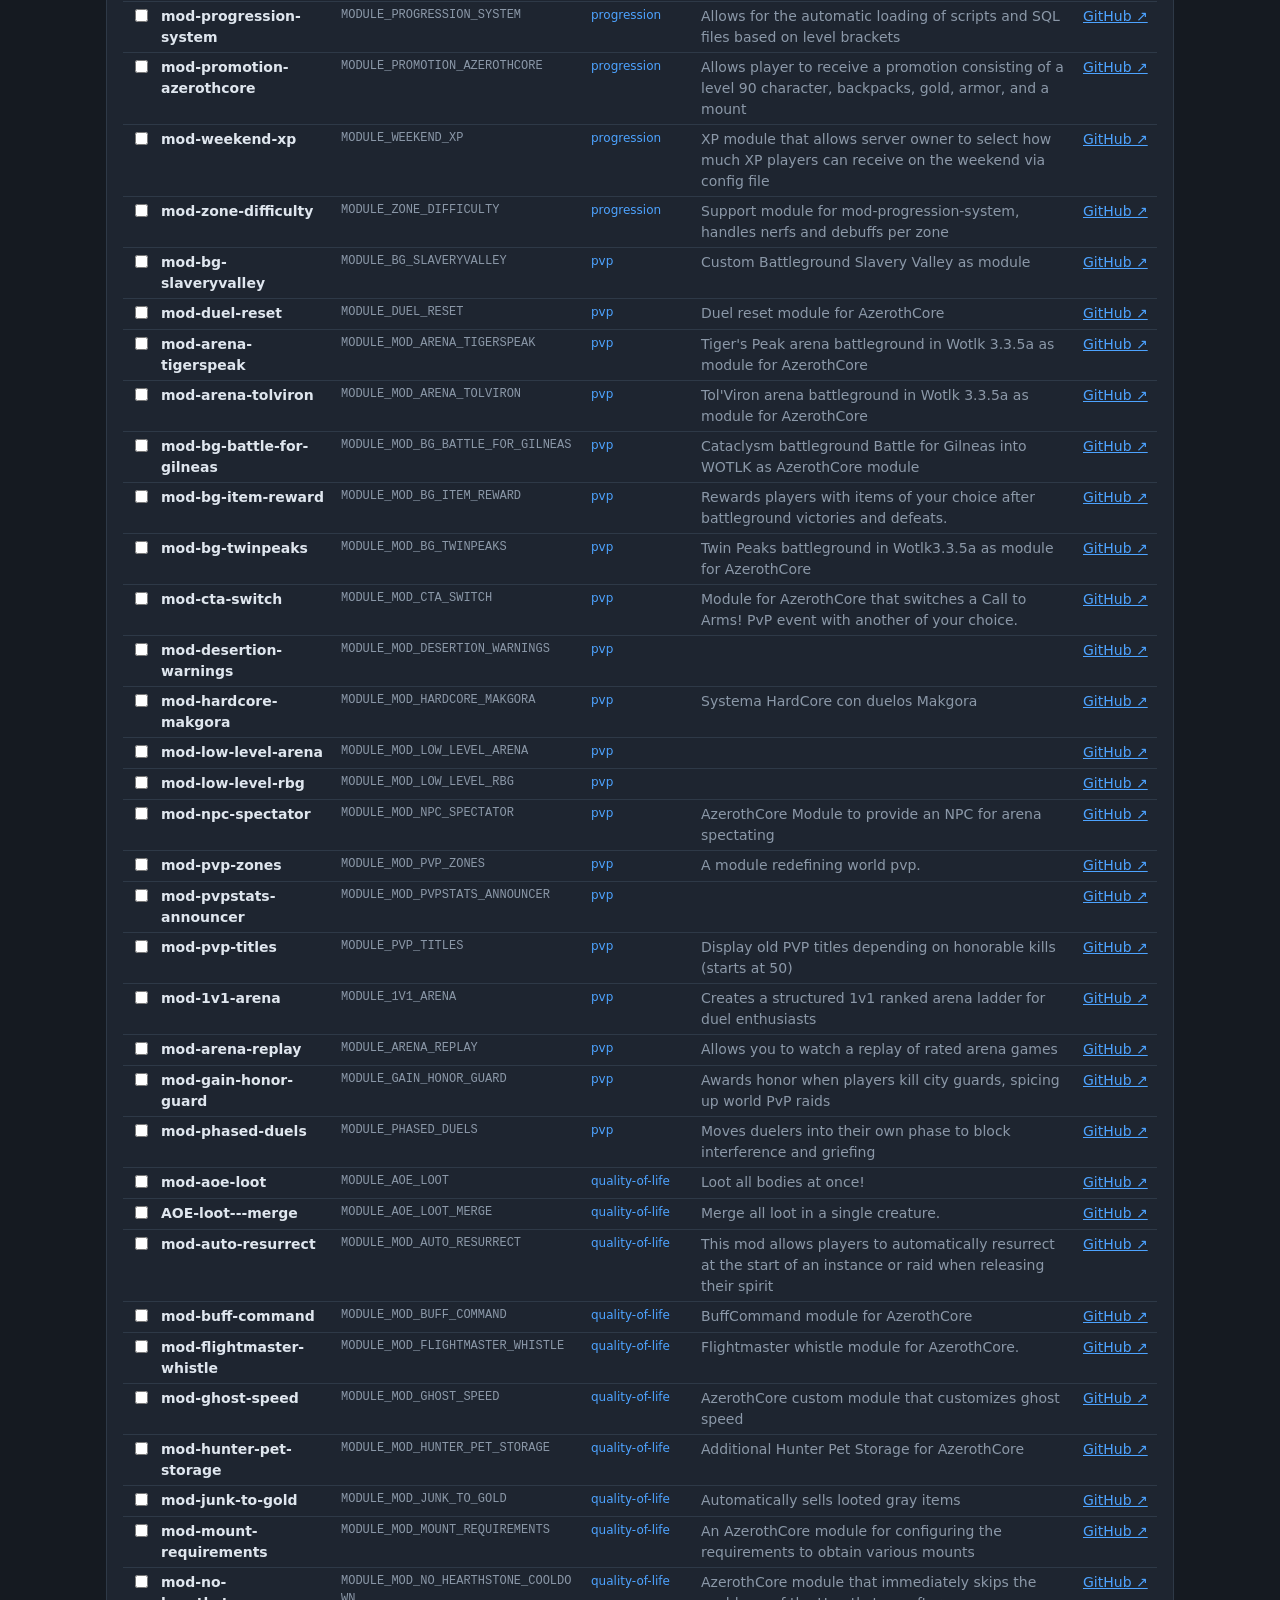
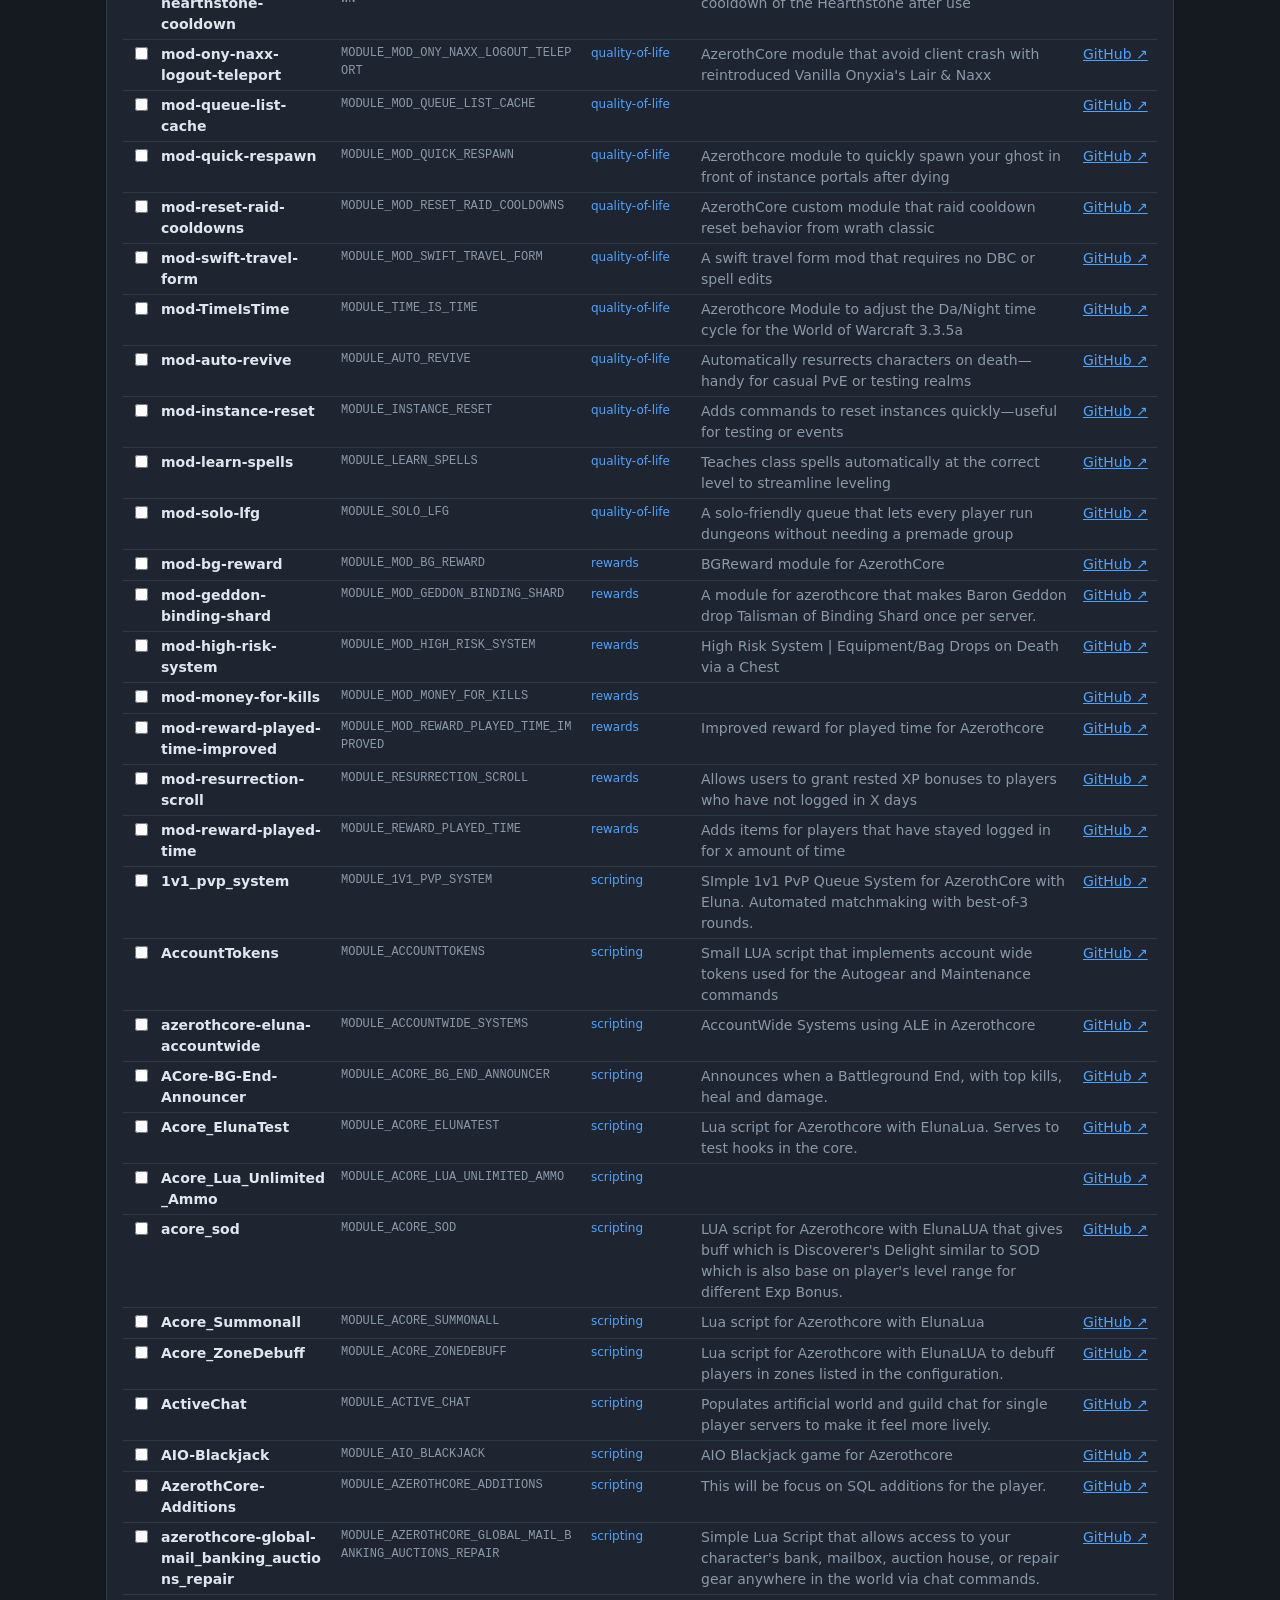
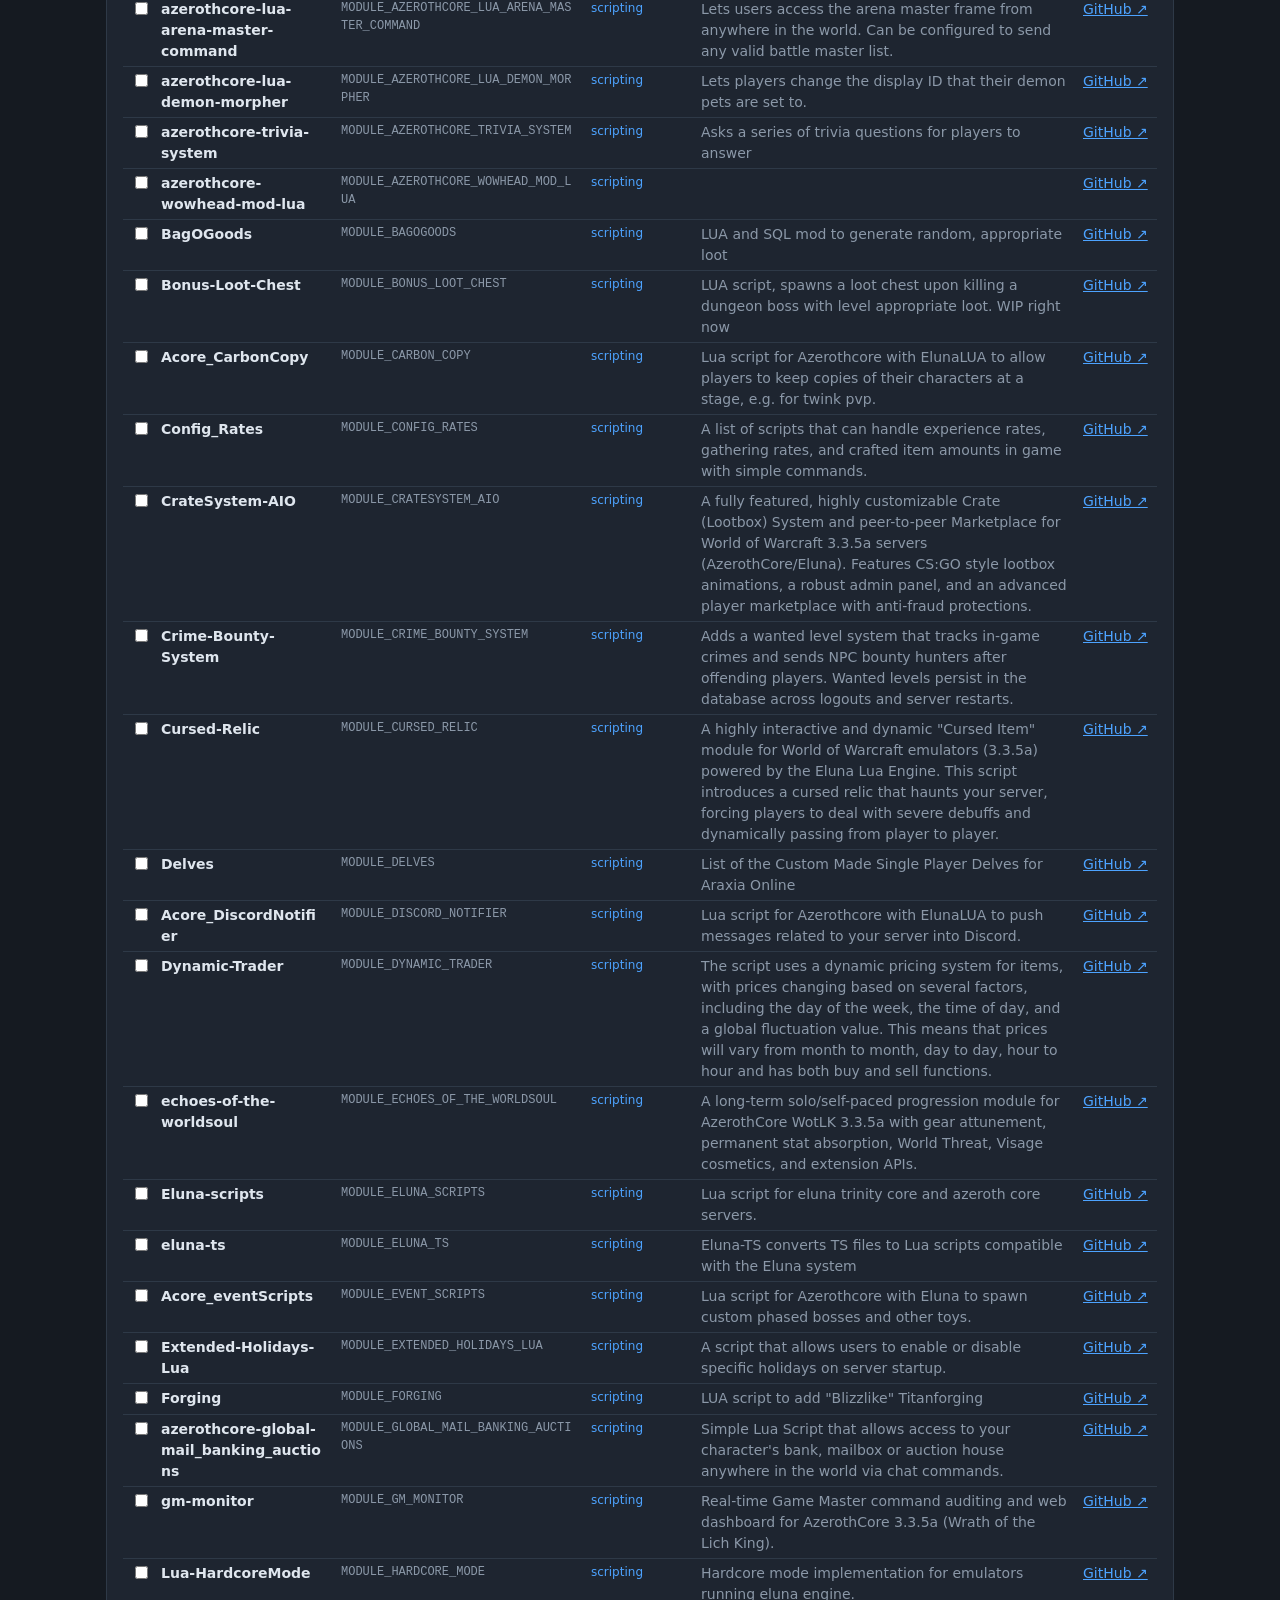
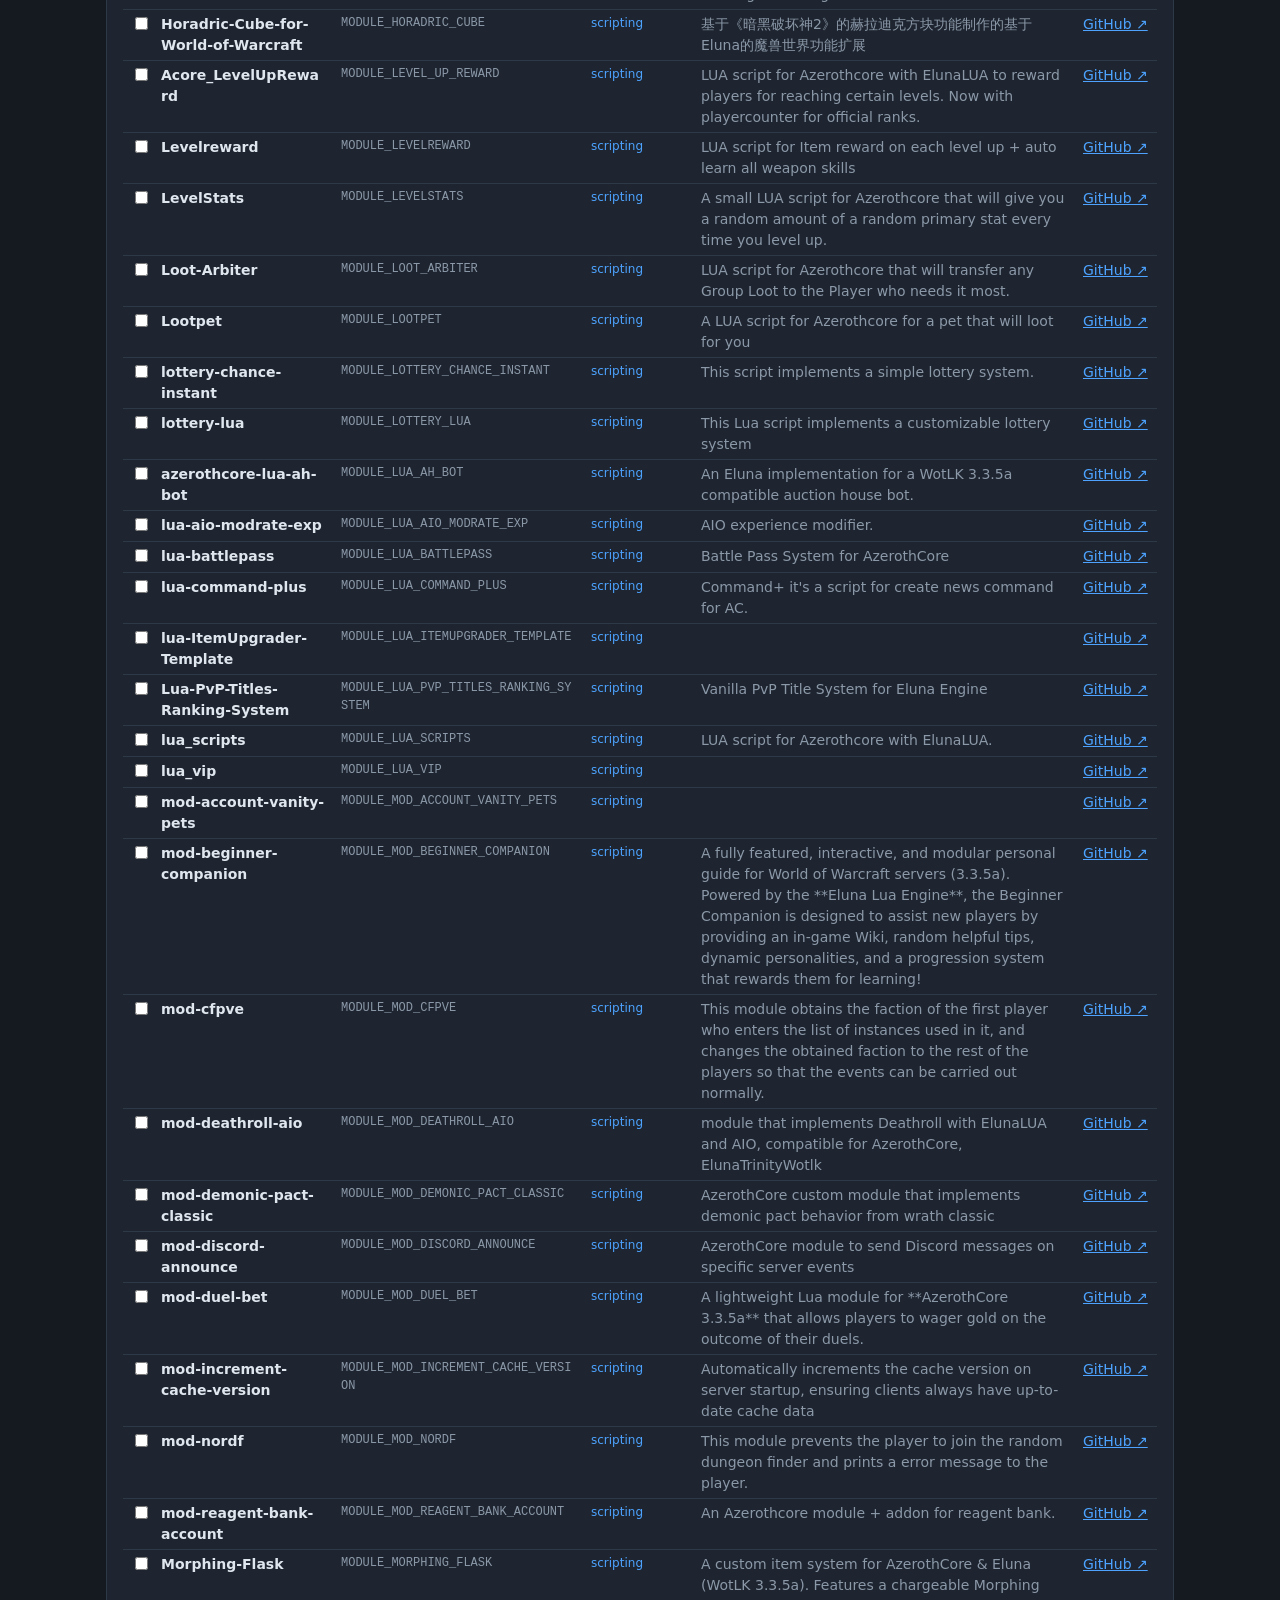
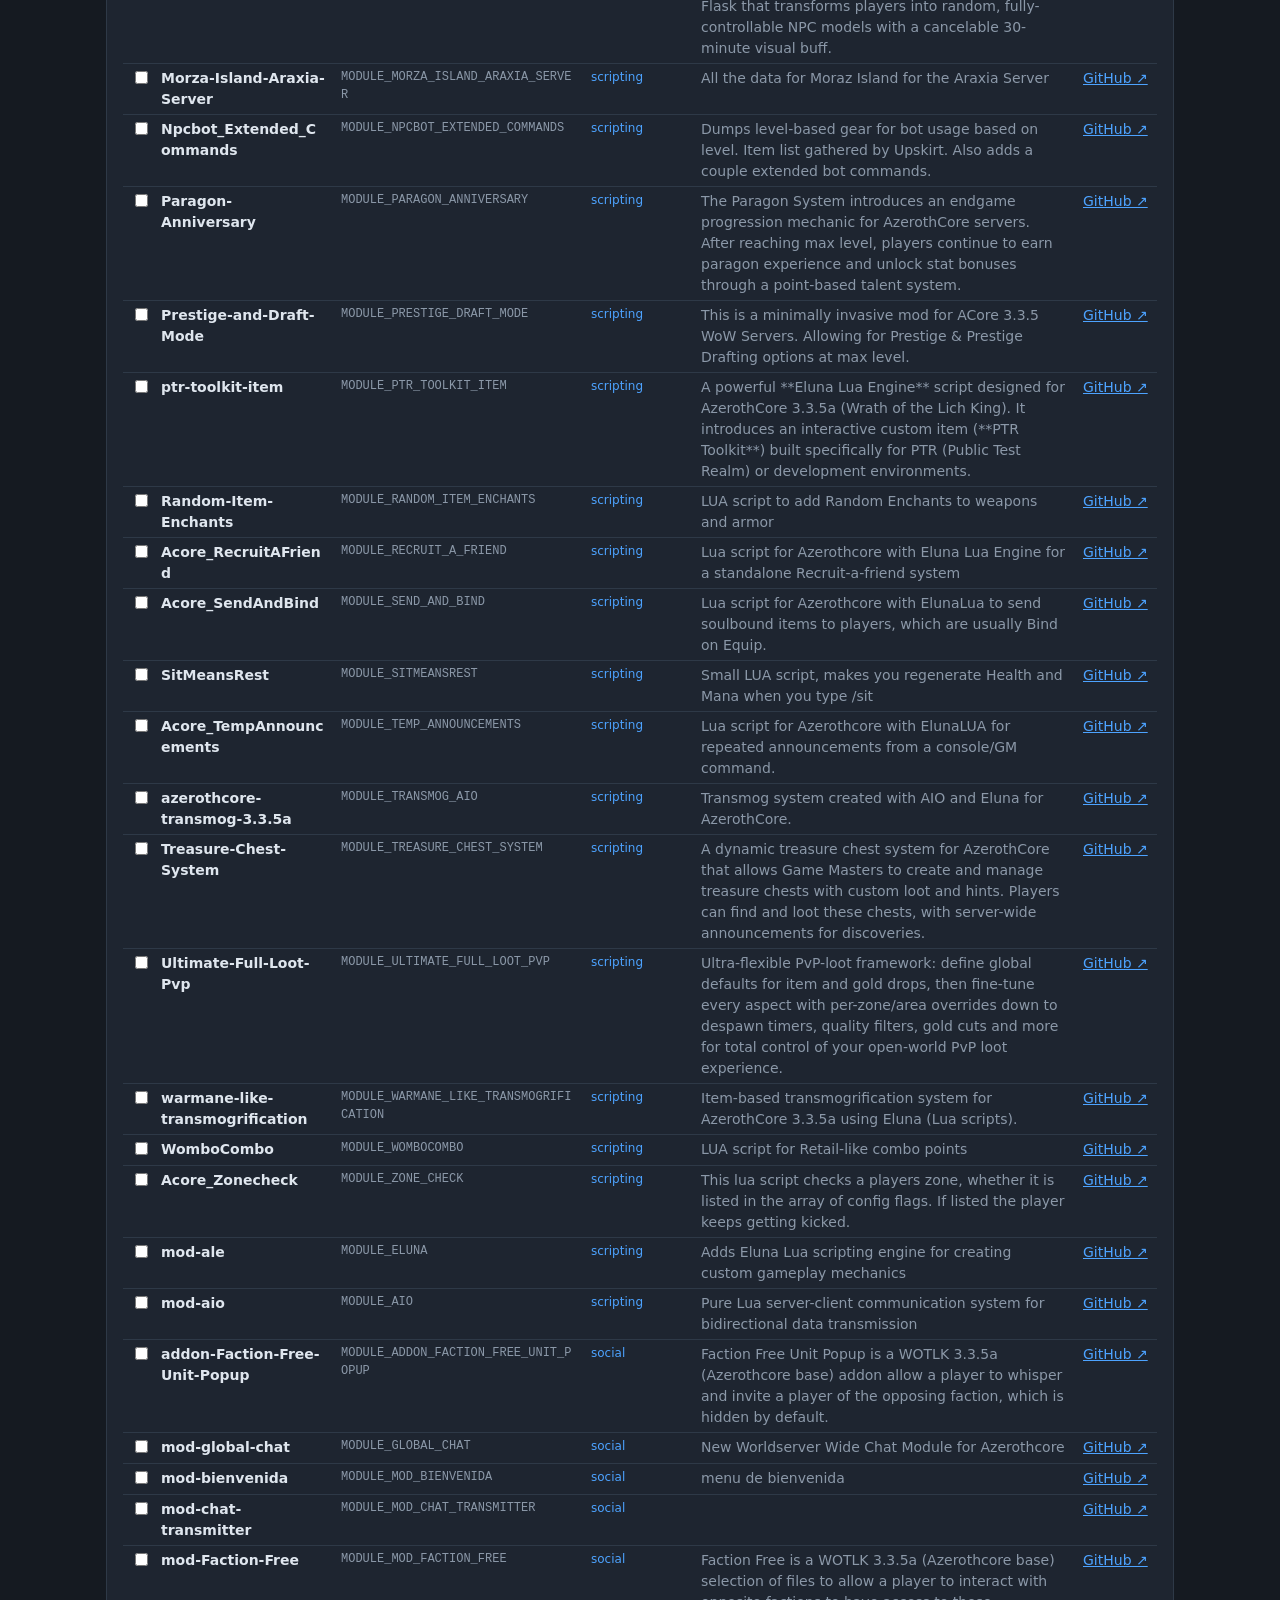
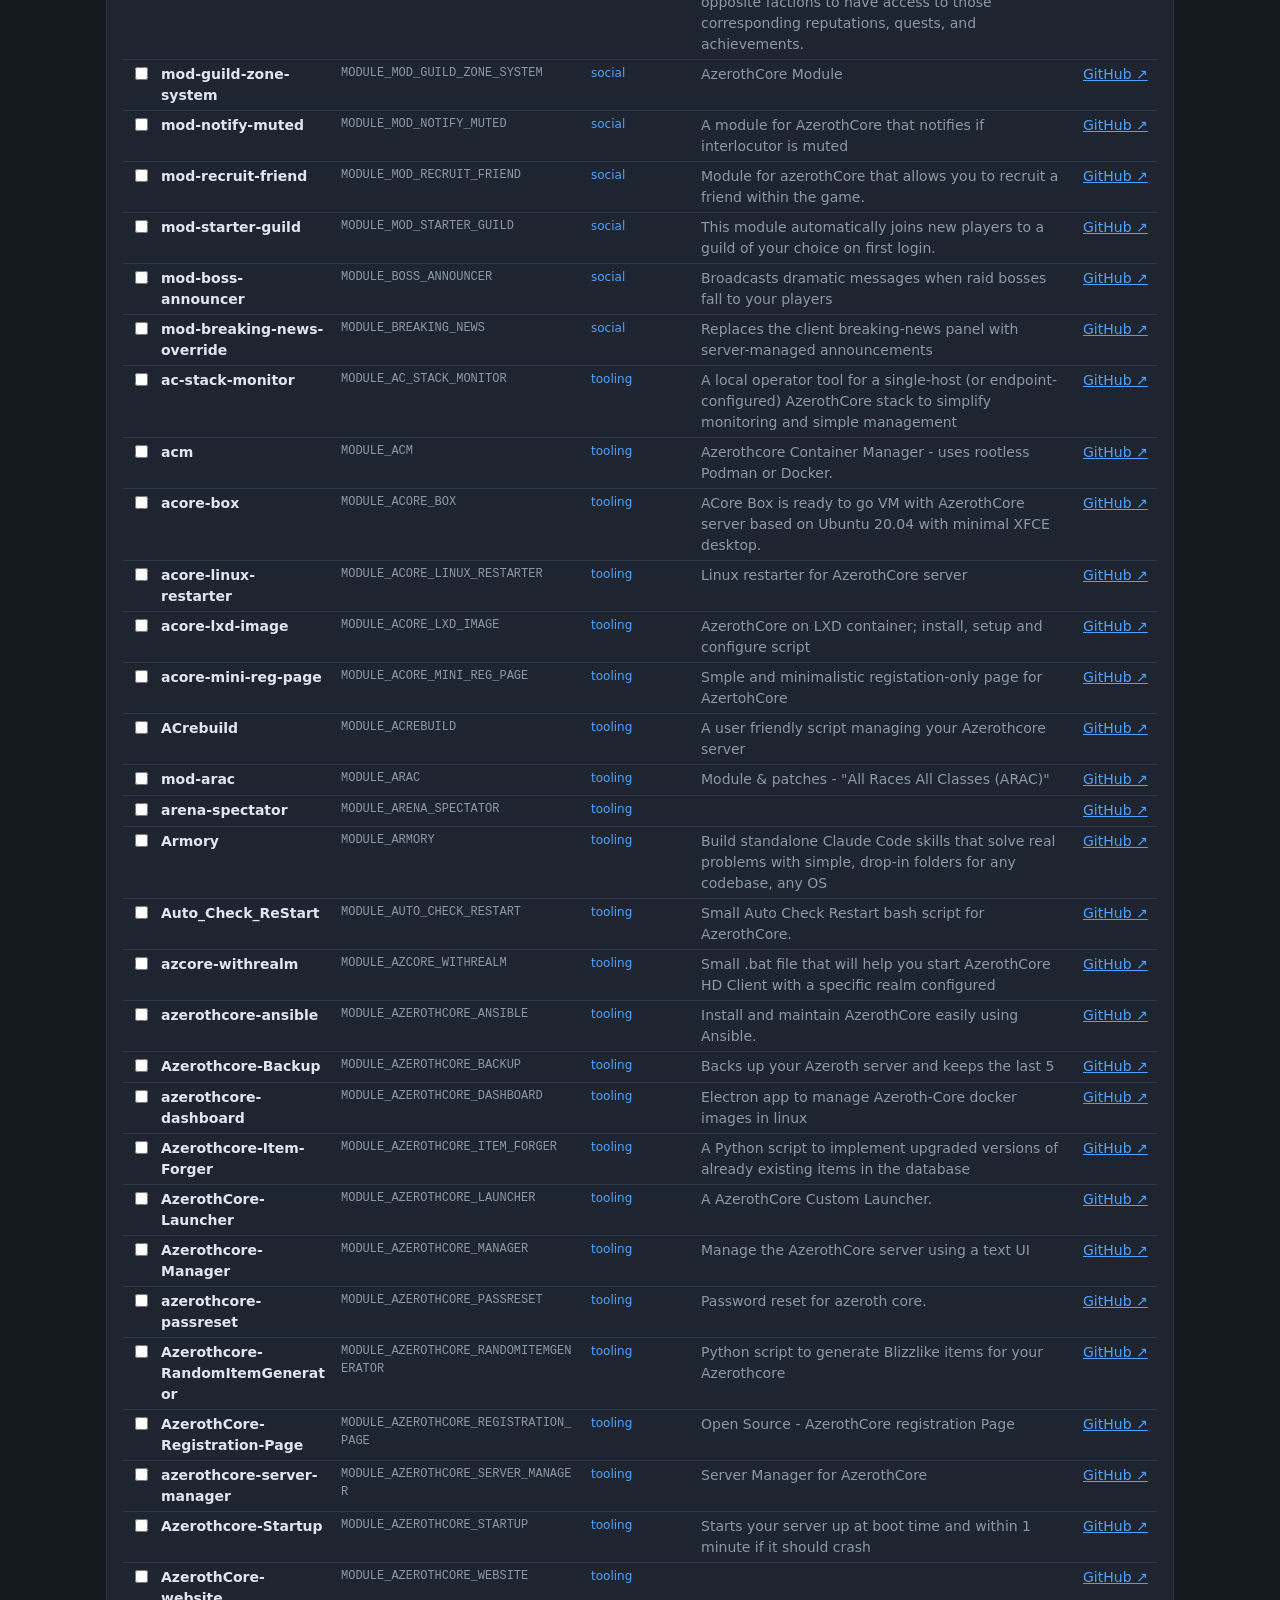
==== commit a96bfe20: "feat(config-ui): searchable creator filter New toolbar input filters modules by creator (derived fro" ====
--- a/tools/config-ui/index.html
+++ b/tools/config-ui/index.html
@@ -24,6 +24,8 @@
     <div class="toolbar">
       <label>Start from <select id="profile-start"><option value="">— empty —</option></select></label>
       <label>Category <select id="module-category"><option value="">All categories</option></select></label>
+      <label>Creator <input id="module-creator" list="creator-list" type="search" placeholder="any" size="16"></label>
+      <datalist id="creator-list"></datalist>
       <input id="module-search" type="search" placeholder="Search modules…">
       <button id="toggle-blocked">Show incompatible</button>
       <a href="https://www.azerothcore.org/catalogue.html" target="_blank" rel="noopener">AzerothCore catalogue ↗</a>
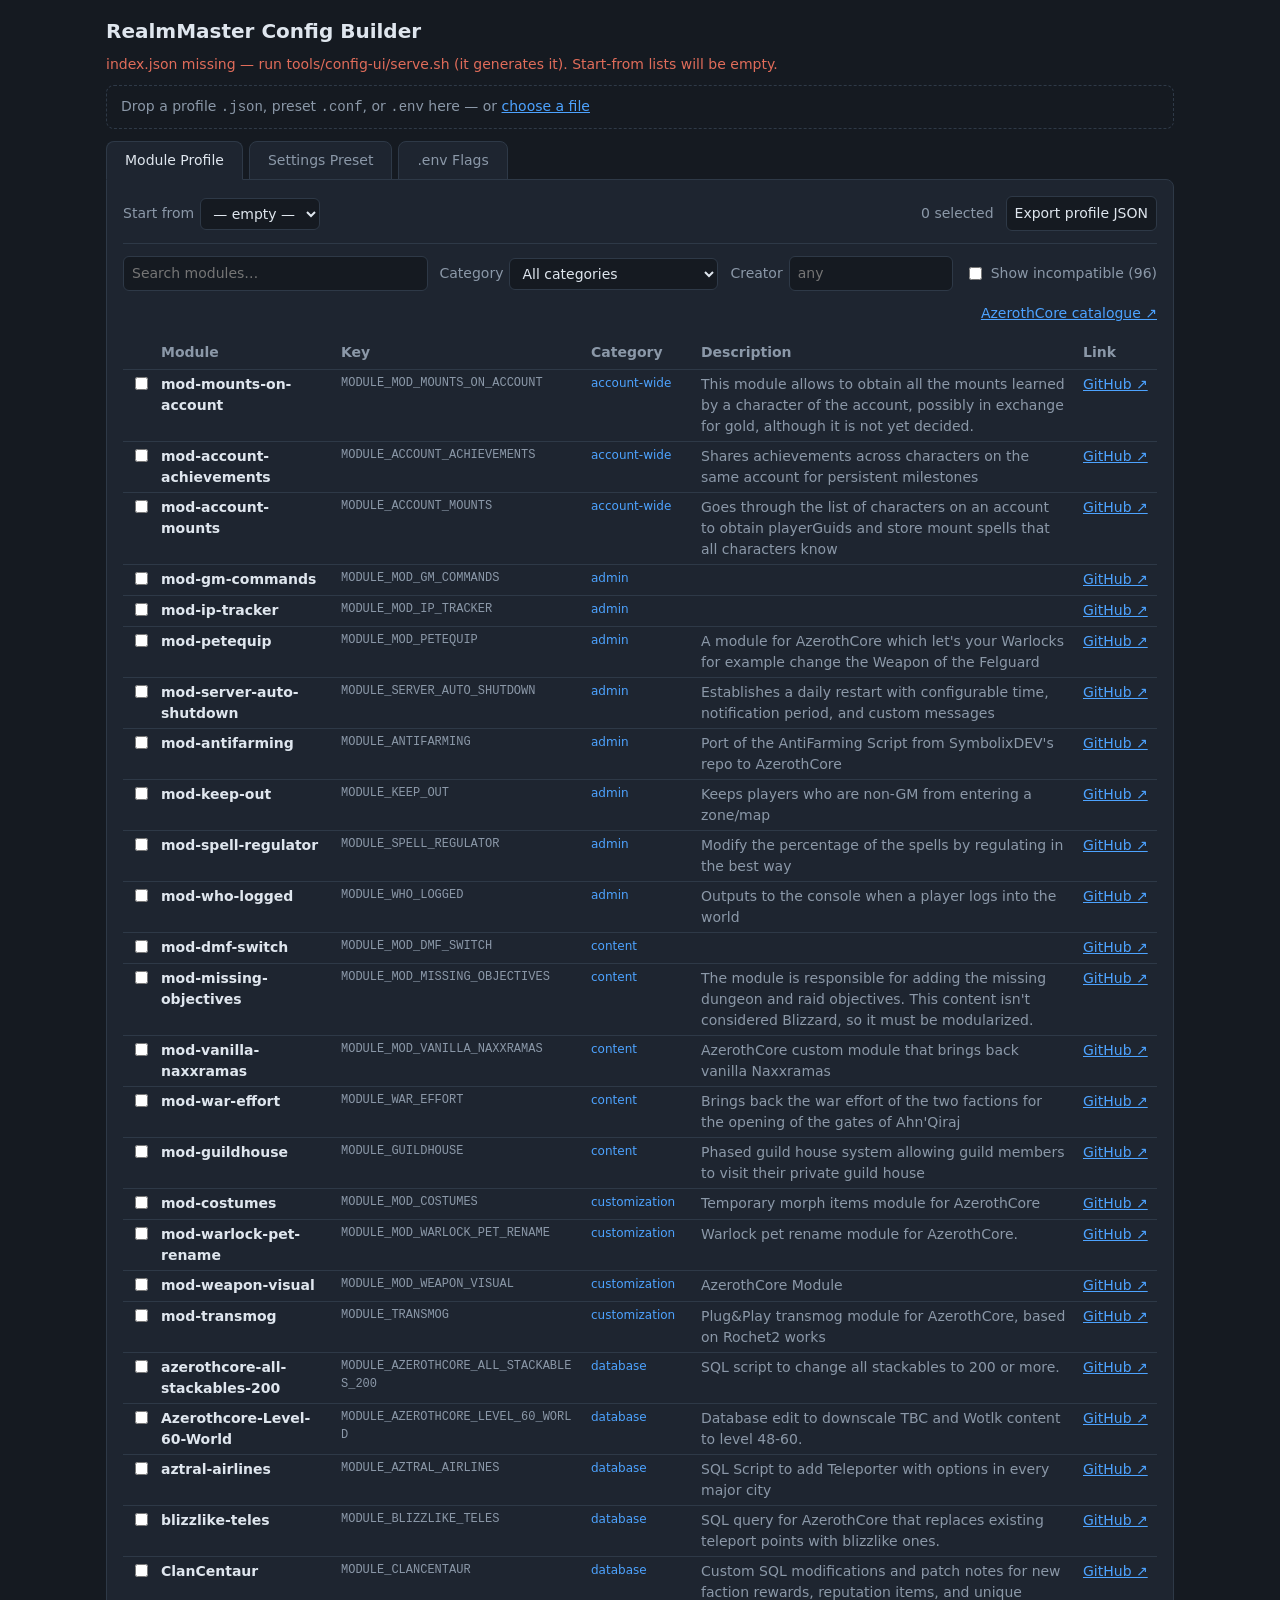
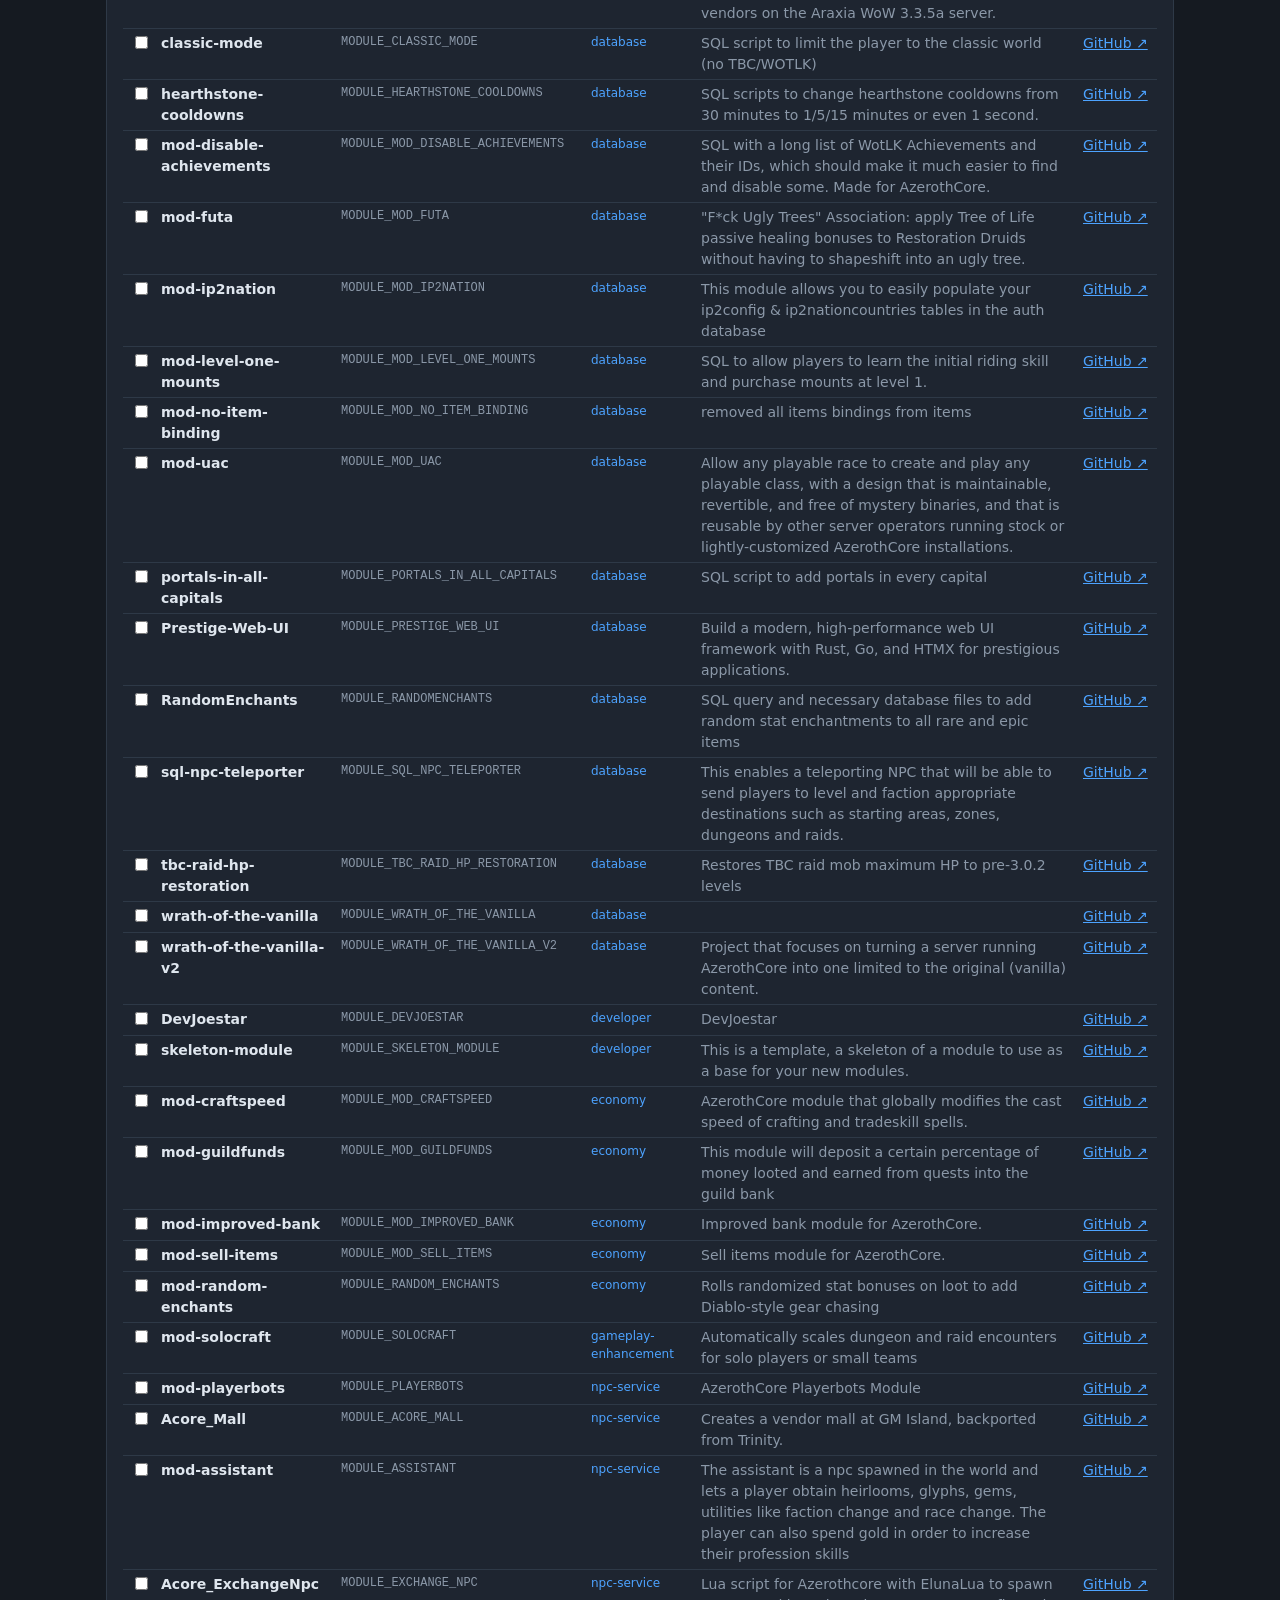
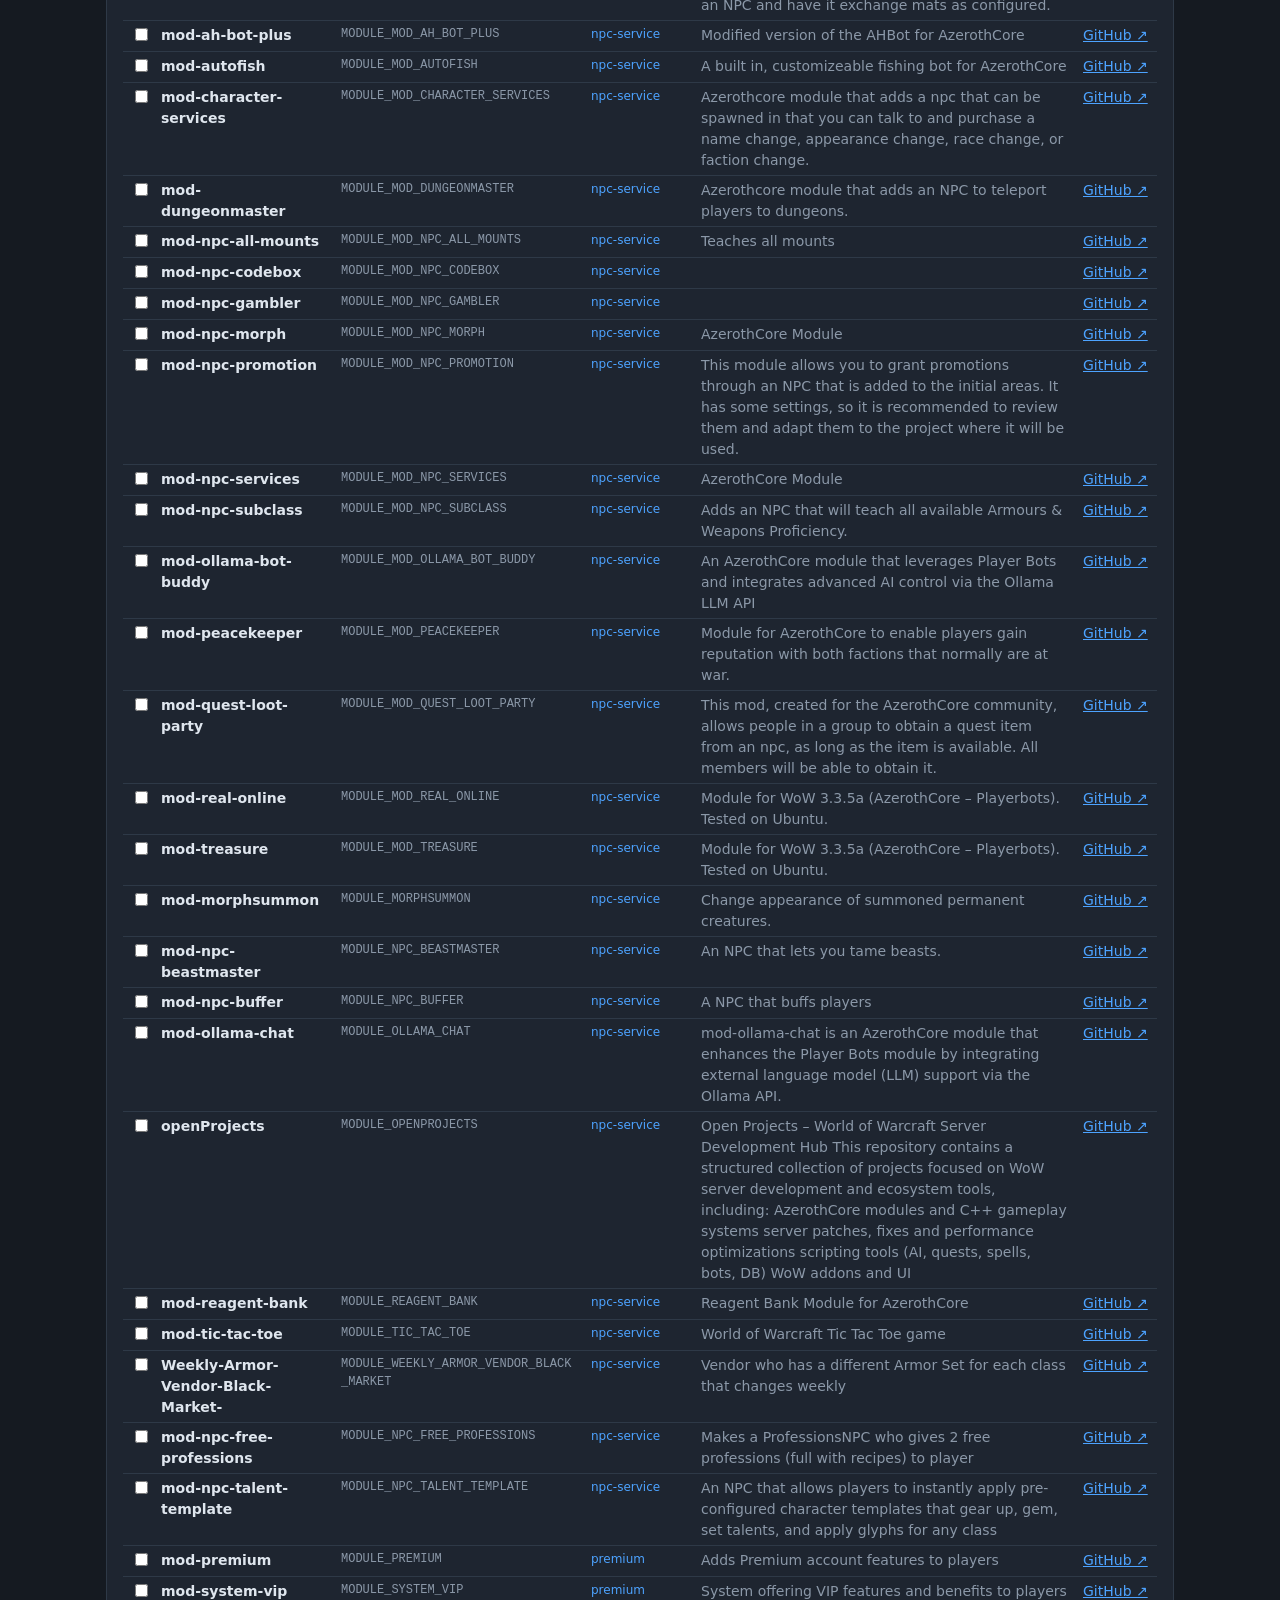
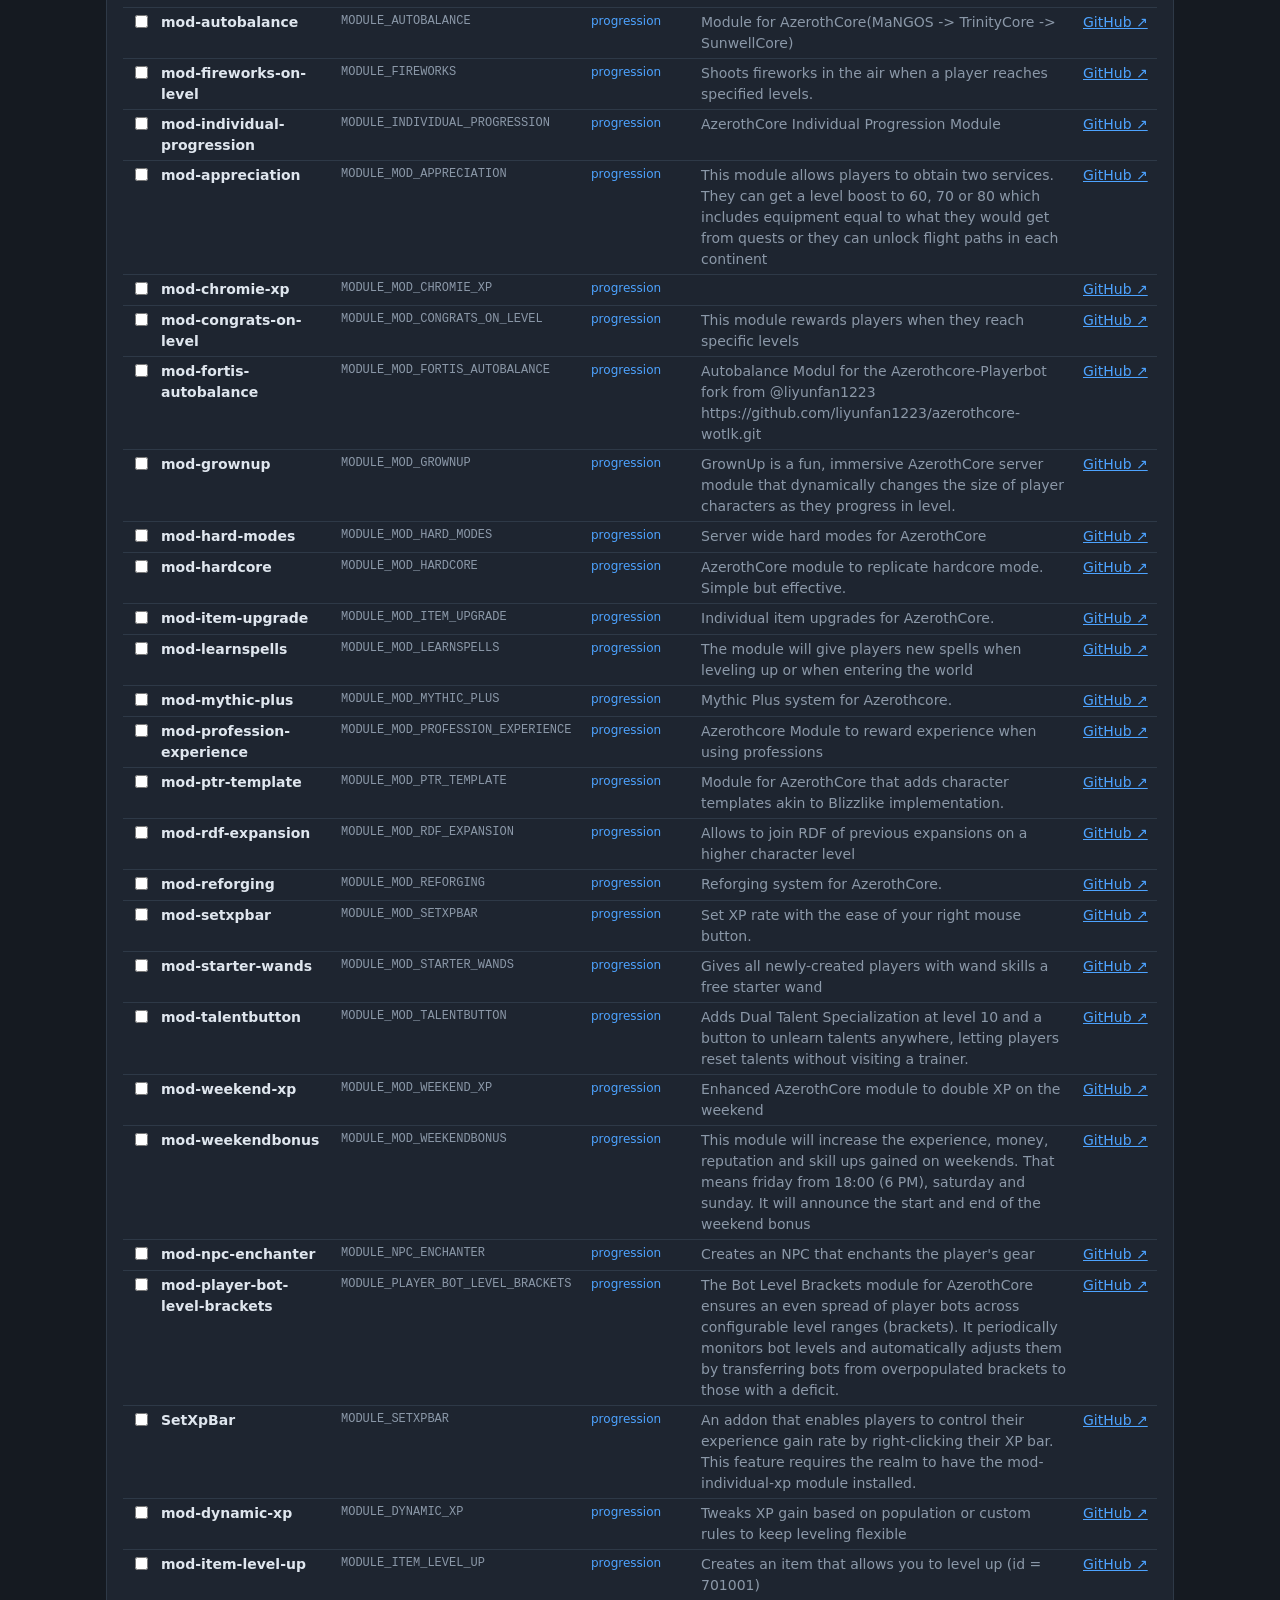
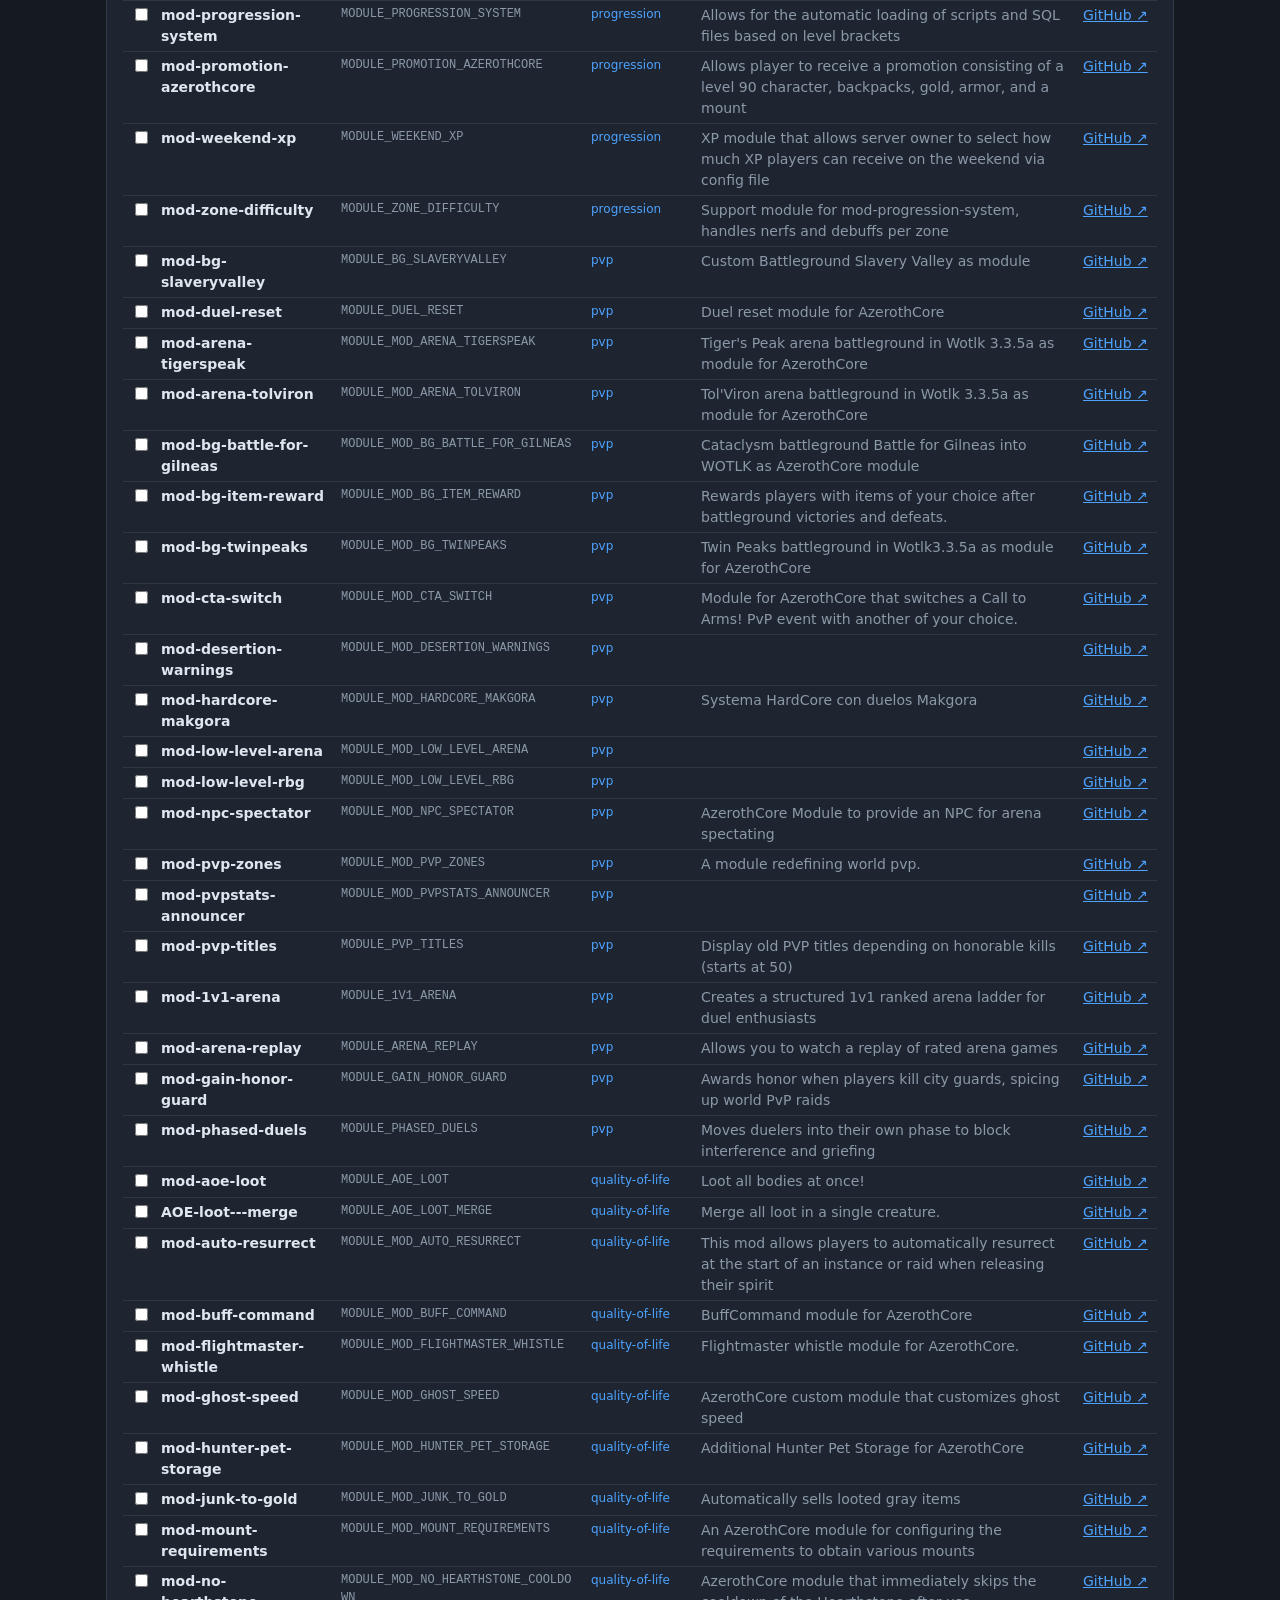
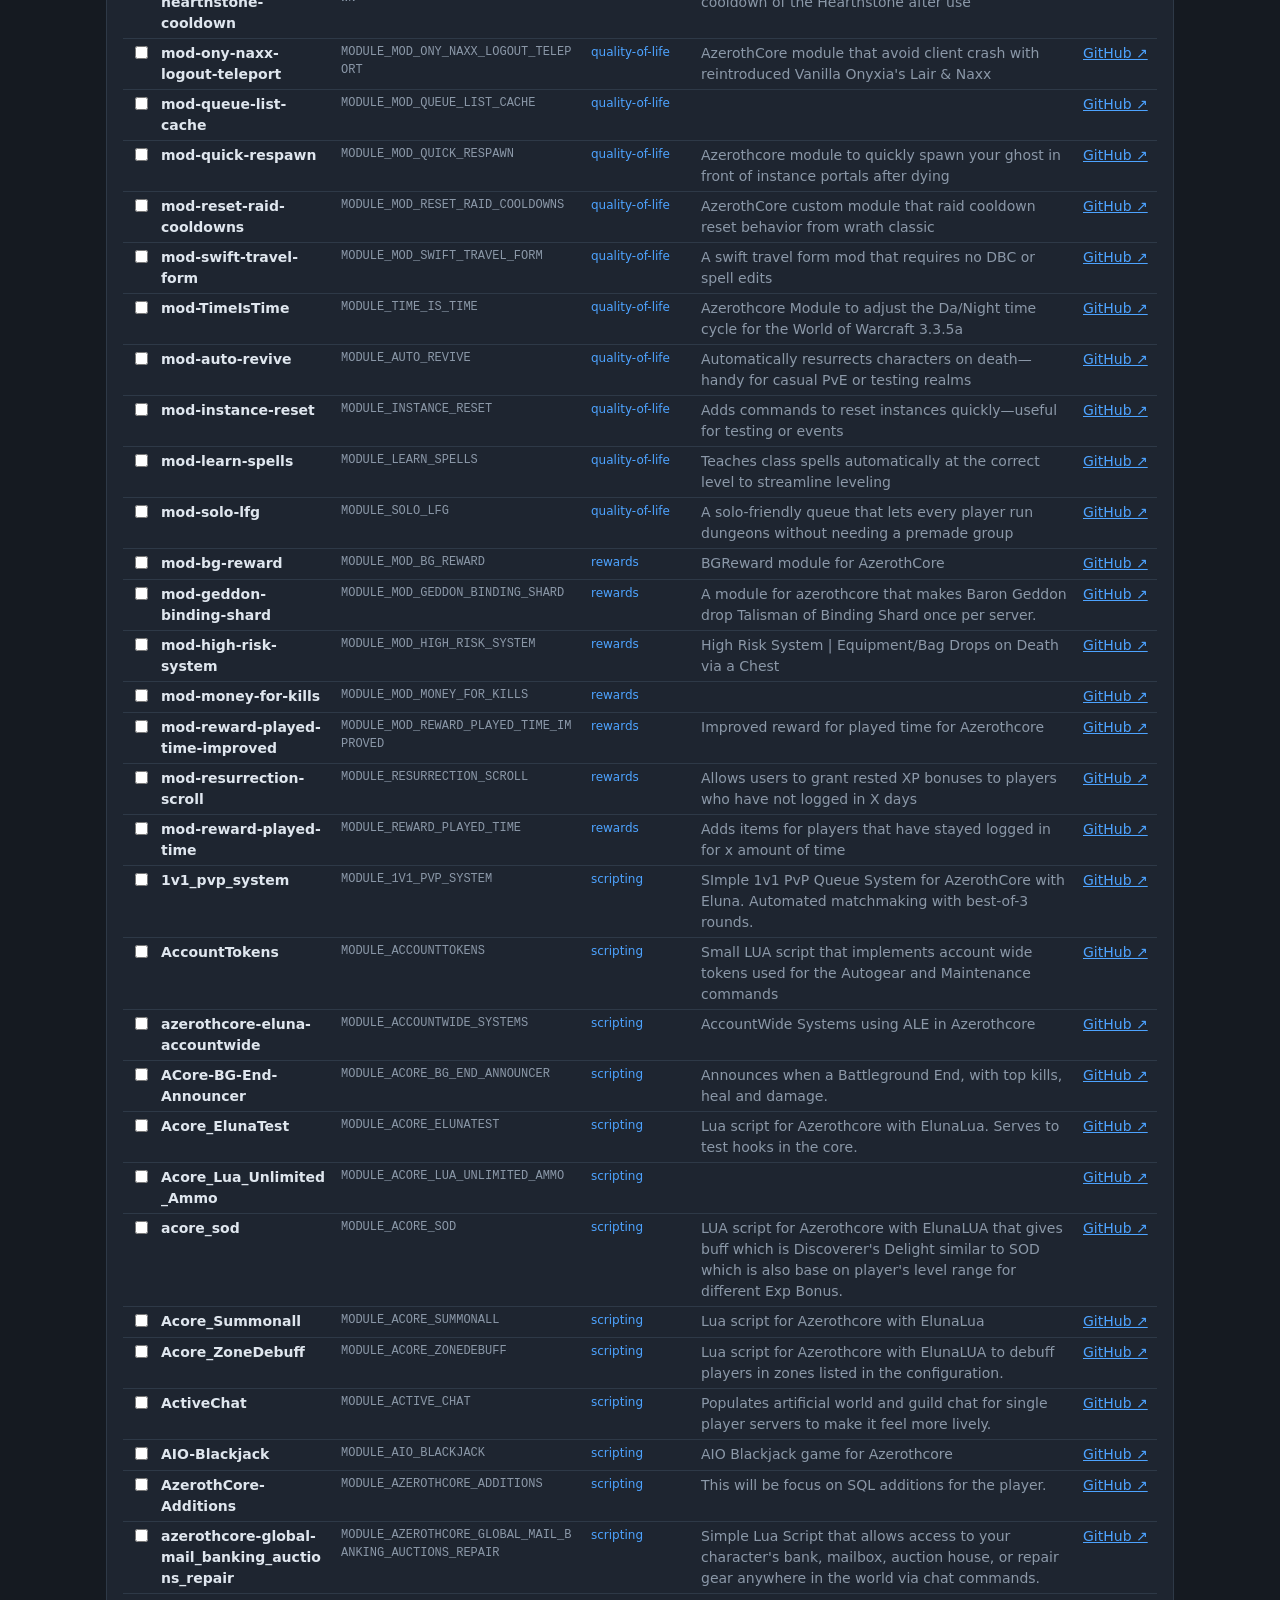
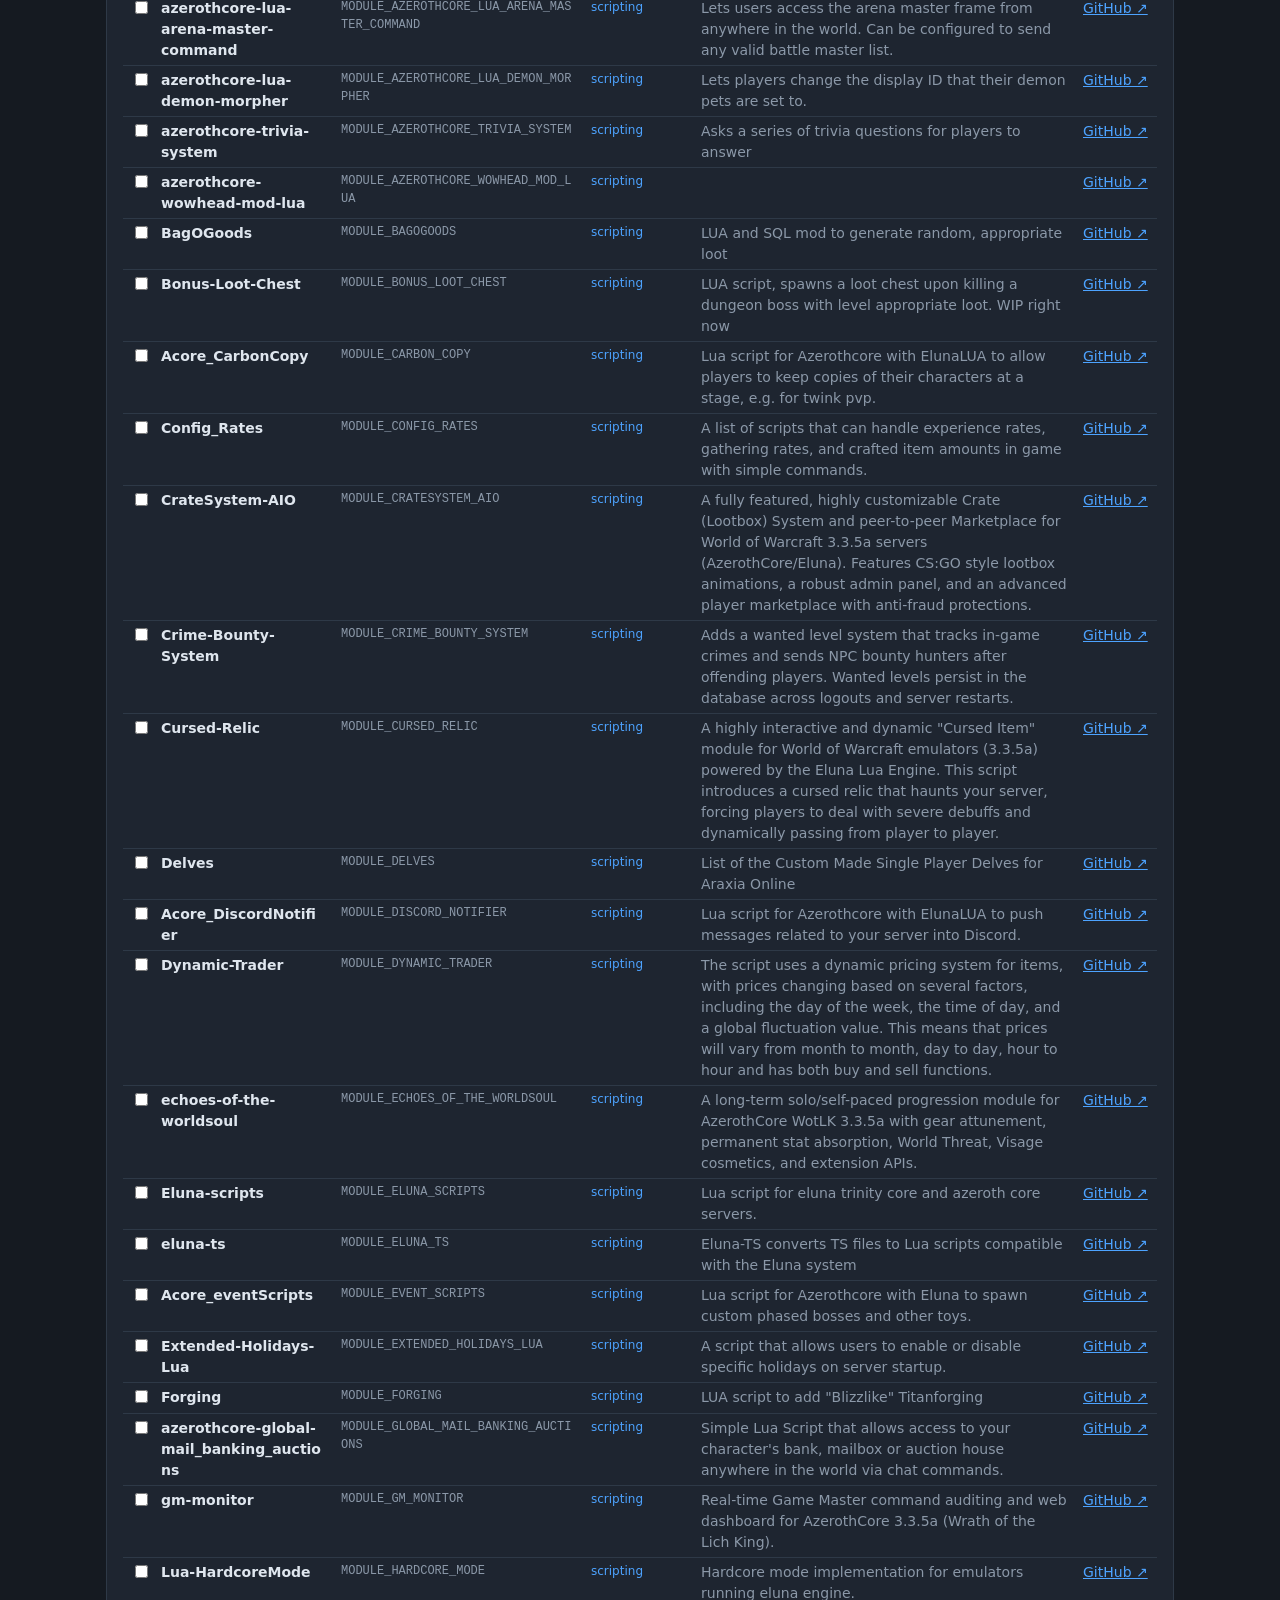
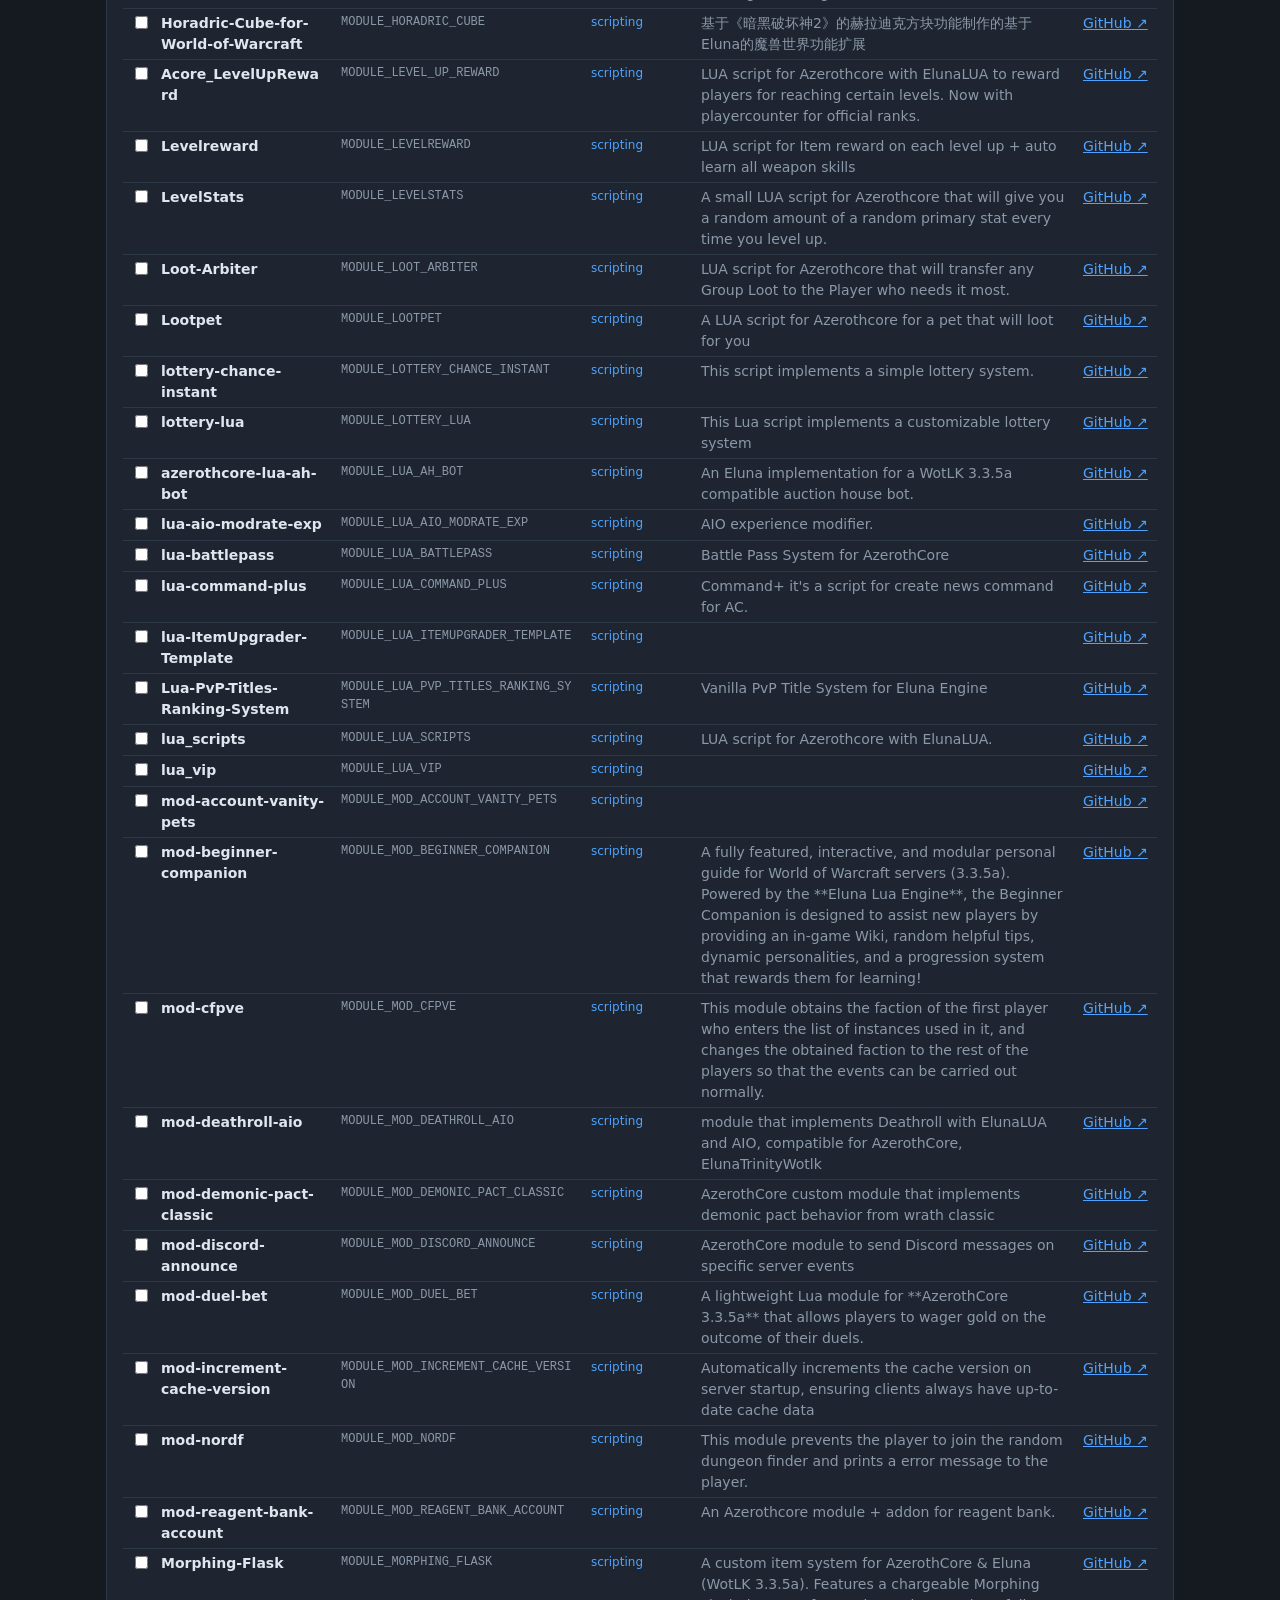
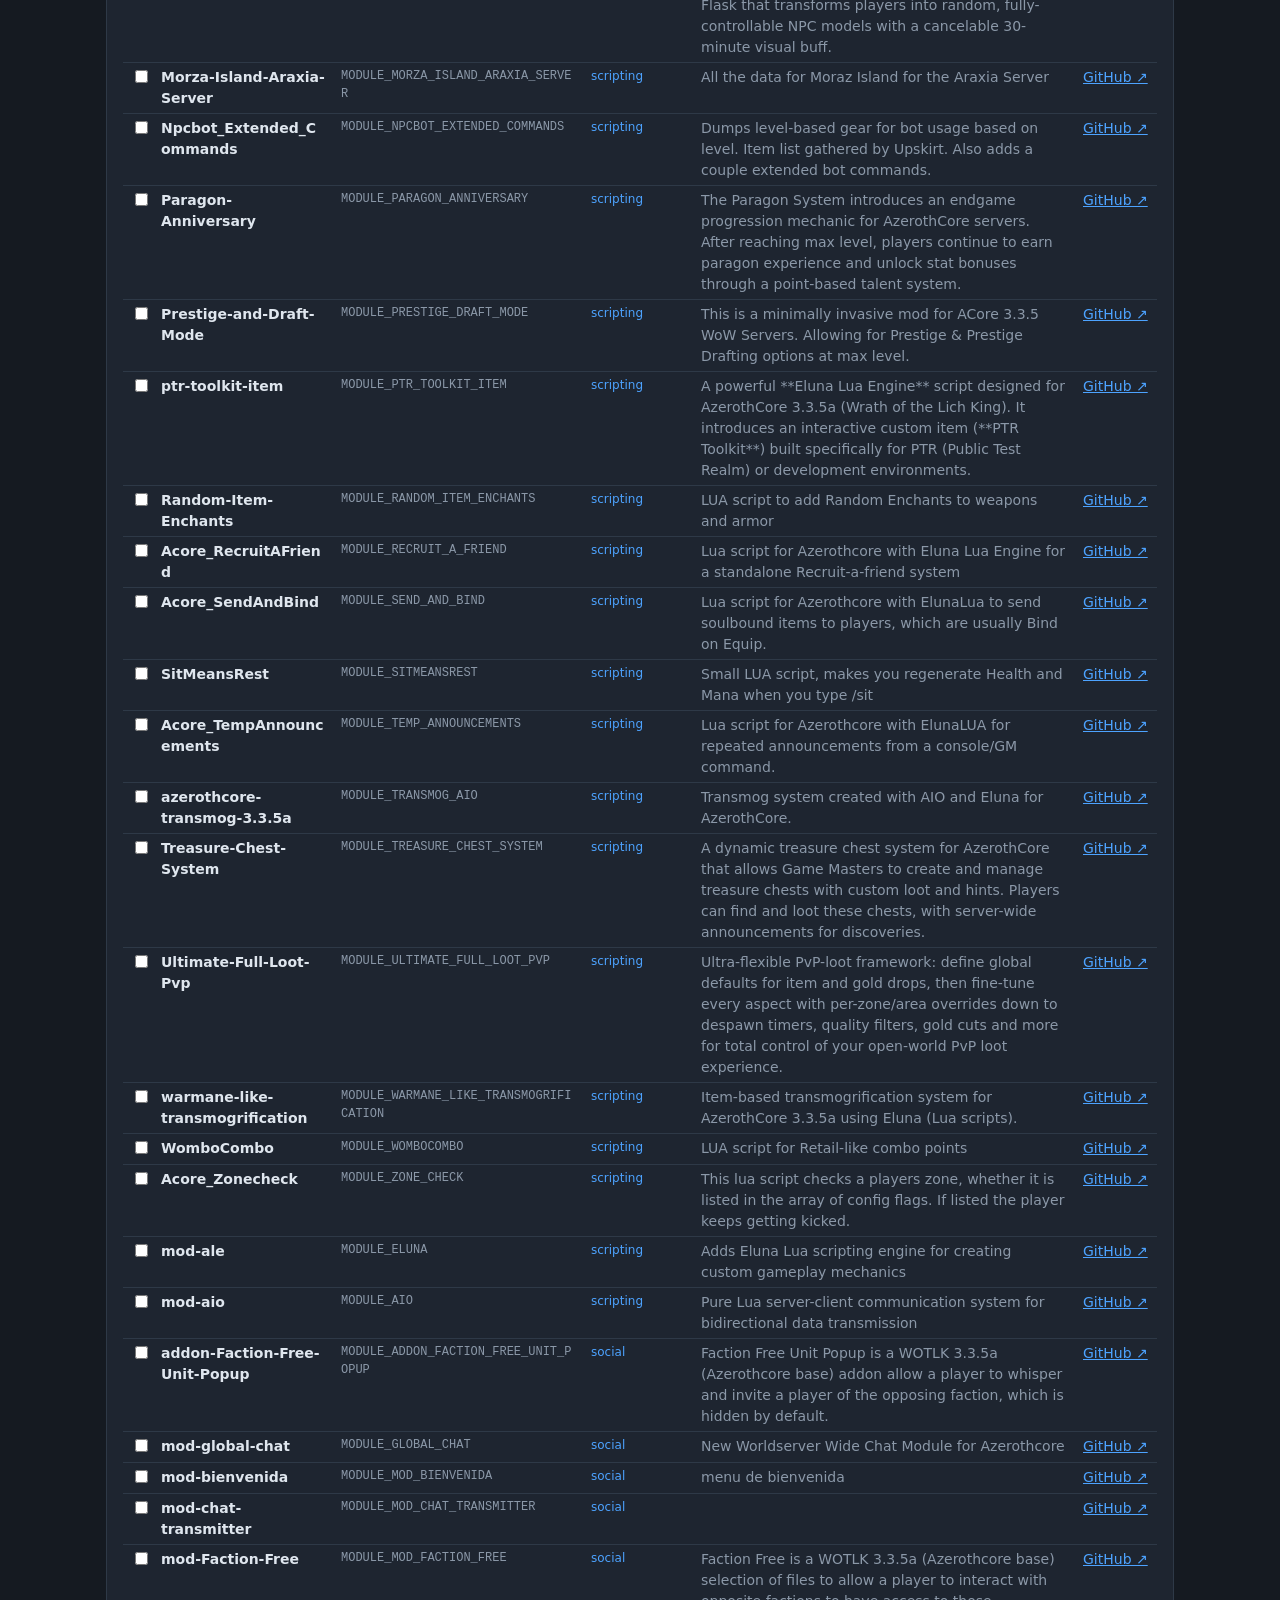
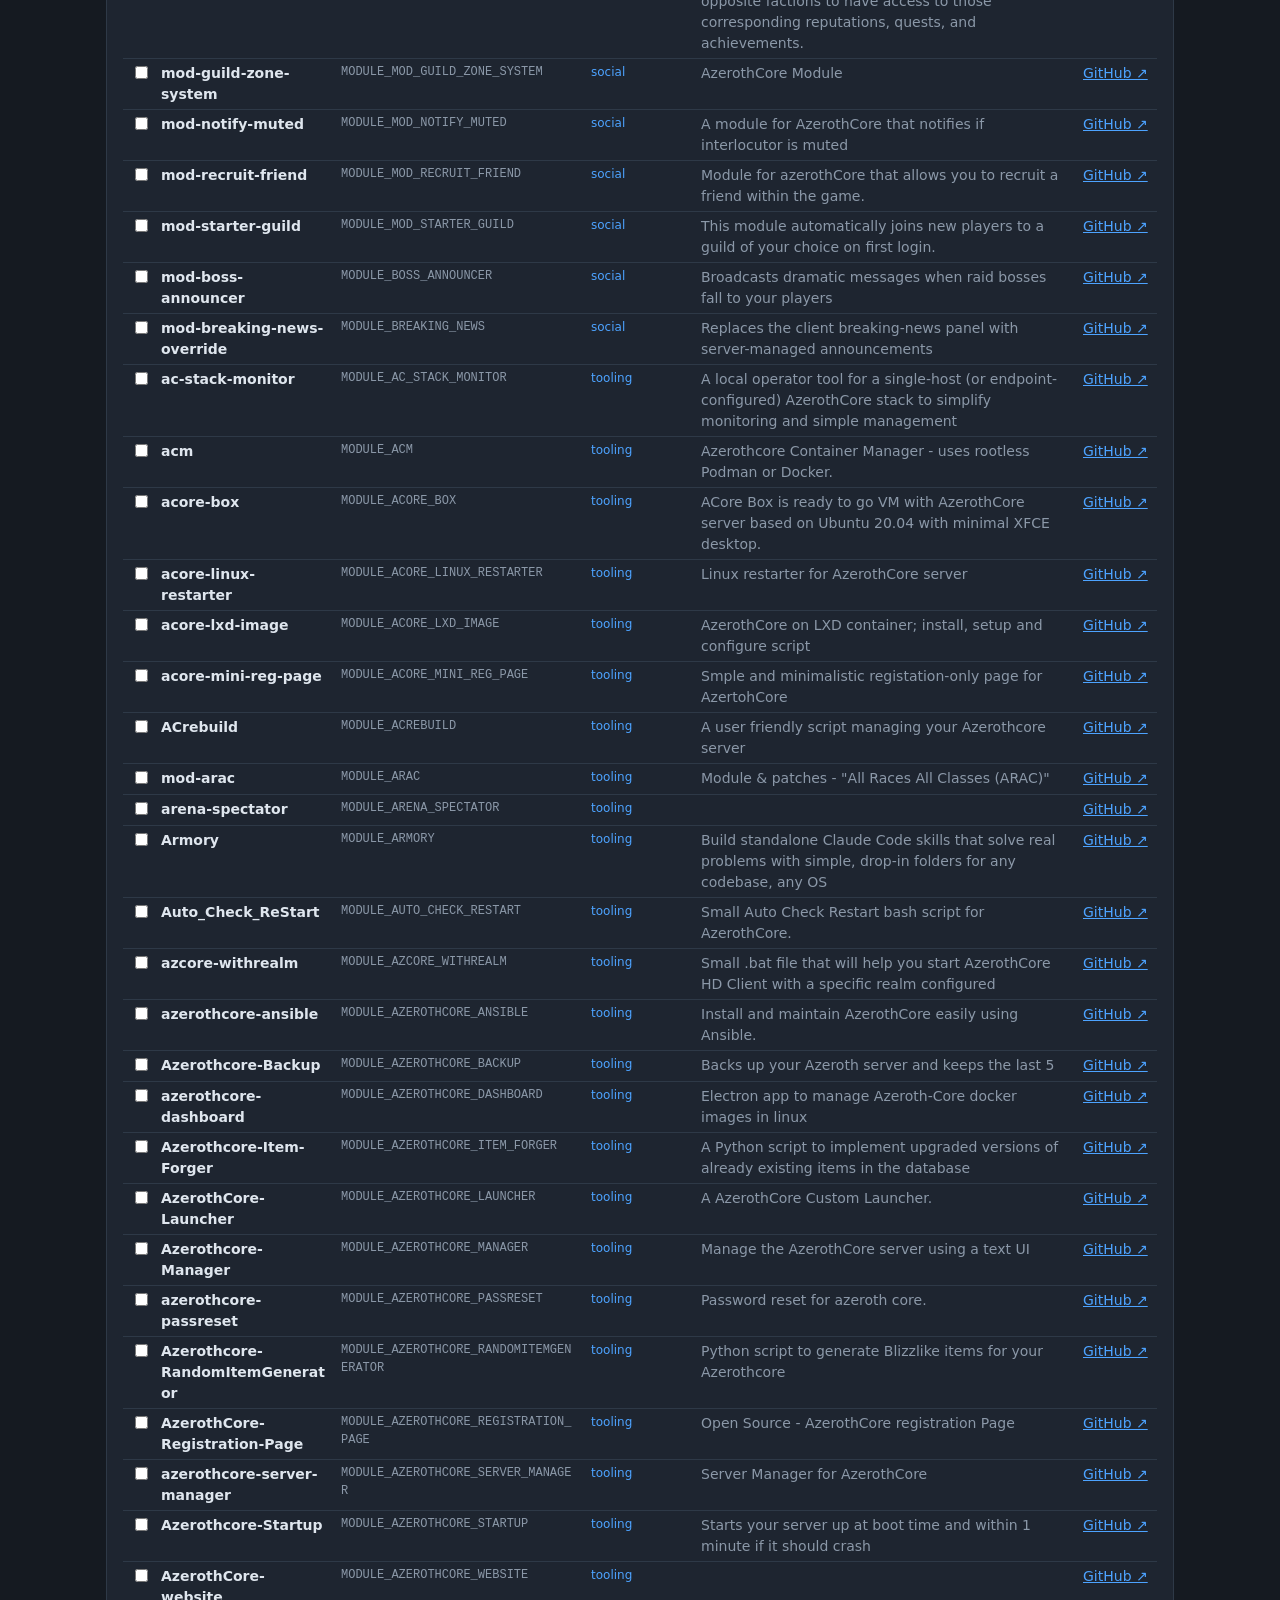
==== commit 265e22b4: "feat(config-ui): reorganize profile toolbar into lifecycle + filter rows Row 1: Start from + live se" ====
--- a/tools/config-ui/index.html
+++ b/tools/config-ui/index.html
@@ -23,15 +23,16 @@
   <section id="panel-profile" class="panel active">
     <div class="toolbar">
       <label>Start from <select id="profile-start"><option value="">— empty —</option></select></label>
+      <span id="selected-count">0 selected</span>
+      <button id="profile-export">Export profile JSON</button>
+    </div>
+    <div class="toolbar filter-bar">
+      <input id="module-search" type="search" placeholder="Search modules…">
       <label>Category <select id="module-category"><option value="">All categories</option></select></label>
       <label>Creator <input id="module-creator" list="creator-list" type="search" placeholder="any" size="16"></label>
       <datalist id="creator-list"></datalist>
-      <input id="module-search" type="search" placeholder="Search modules…">
-      <button id="toggle-blocked">Show incompatible</button>
-      <a href="https://www.azerothcore.org/catalogue.html" target="_blank" rel="noopener">AzerothCore catalogue ↗</a>
-    </div>
-    <div class="meta">
-      <button id="profile-export">Export profile JSON</button>
+      <label class="check"><input id="toggle-blocked" type="checkbox"> <span id="toggle-blocked-label">Show incompatible</span></label>
+      <a class="push-right" href="https://www.azerothcore.org/catalogue.html" target="_blank" rel="noopener">AzerothCore catalogue ↗</a>
     </div>
     <div id="profile-warnings"></div>
     <div id="module-list"></div>
--- a/tools/config-ui/style.css
+++ b/tools/config-ui/style.css
@@ -15,6 +15,10 @@
 .panel { display:none; background:var(--panel); border:1px solid var(--line); border-radius:0 8px 8px 8px; padding:16px; margin-bottom:32px; }
 .panel.active { display:block; }
 .toolbar, .meta { display:flex; flex-wrap:wrap; gap:12px; align-items:center; margin-bottom:12px; }
+#selected-count { margin-left:auto; color:var(--dim); }
+.filter-bar { border-top:1px solid var(--line); padding-top:12px; }
+.filter-bar .push-right { margin-left:auto; }
+.check { cursor:pointer; user-select:none; }
 label { display:inline-flex; gap:6px; align-items:center; color:var(--dim); }
 input, select, textarea, button { background:var(--bg); color:var(--fg); border:1px solid var(--line); border-radius:6px; padding:6px 8px; font:inherit; }
 button { cursor:pointer; }
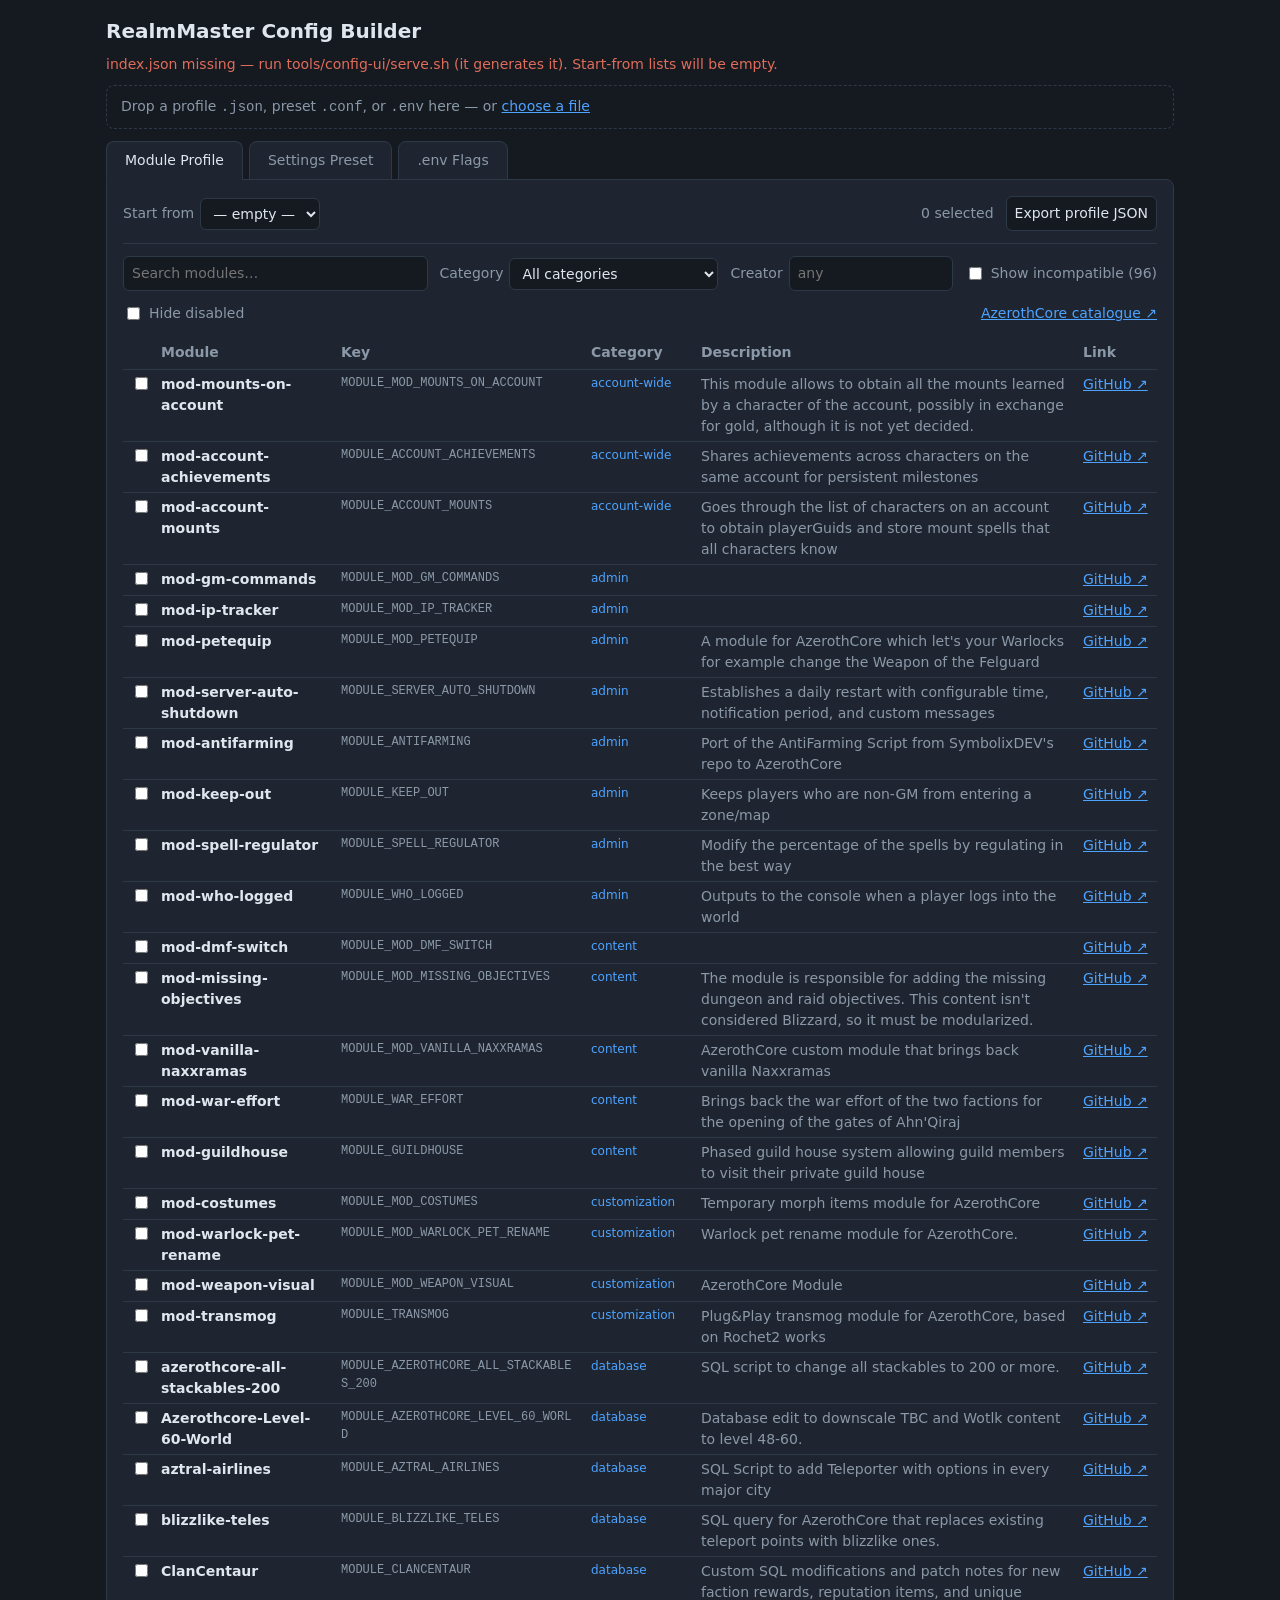
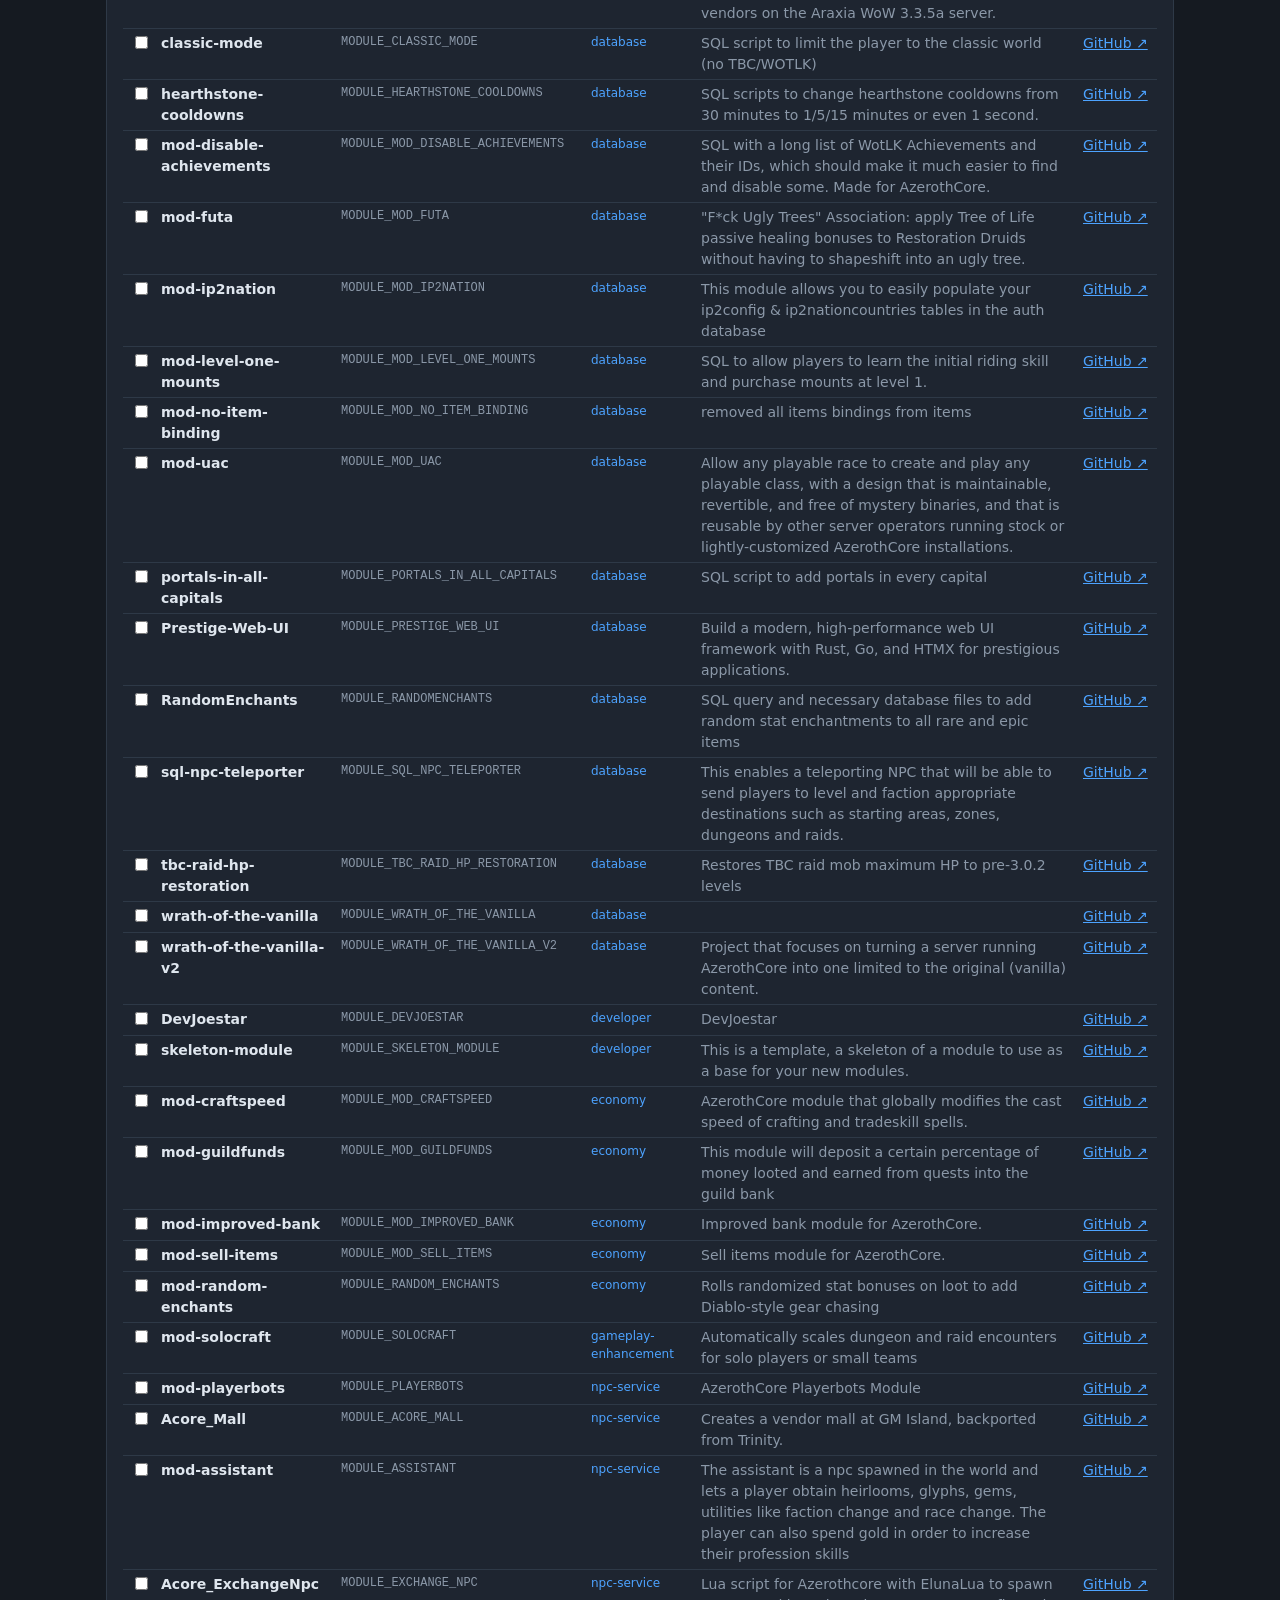
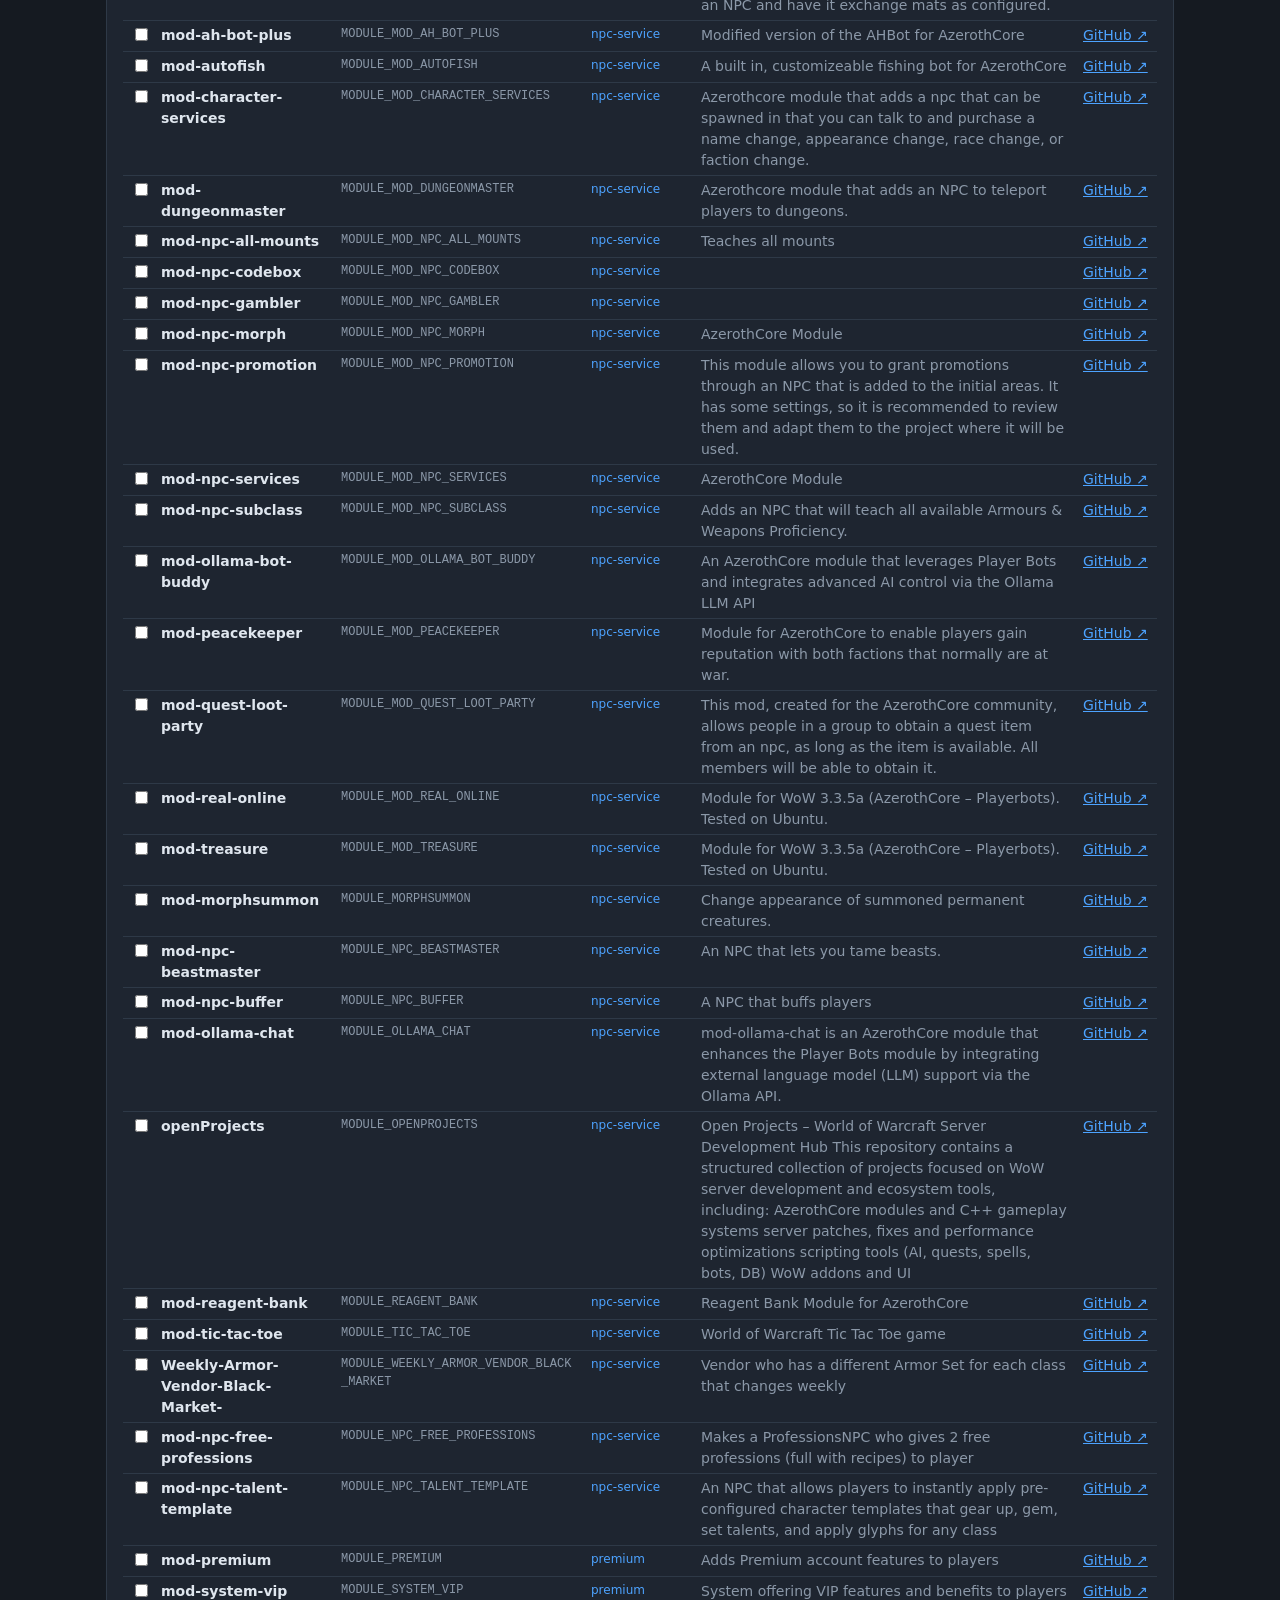
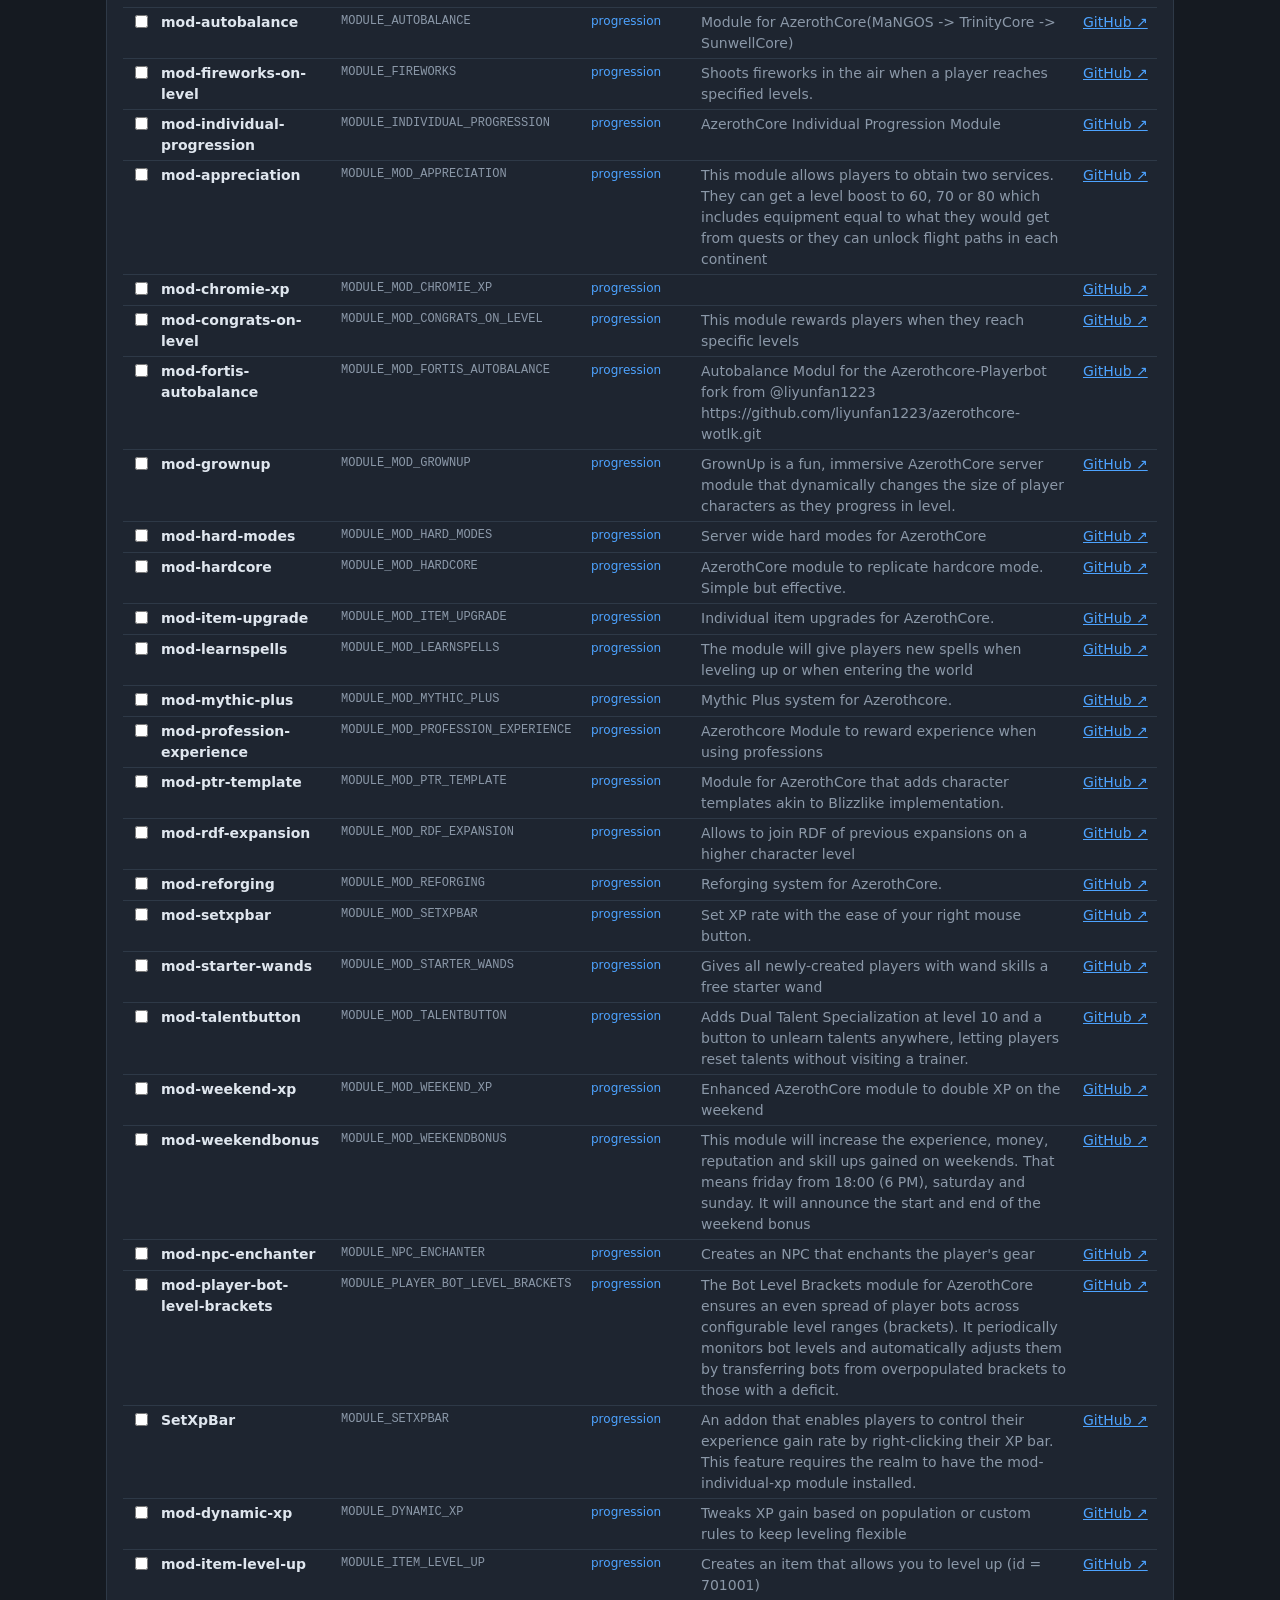
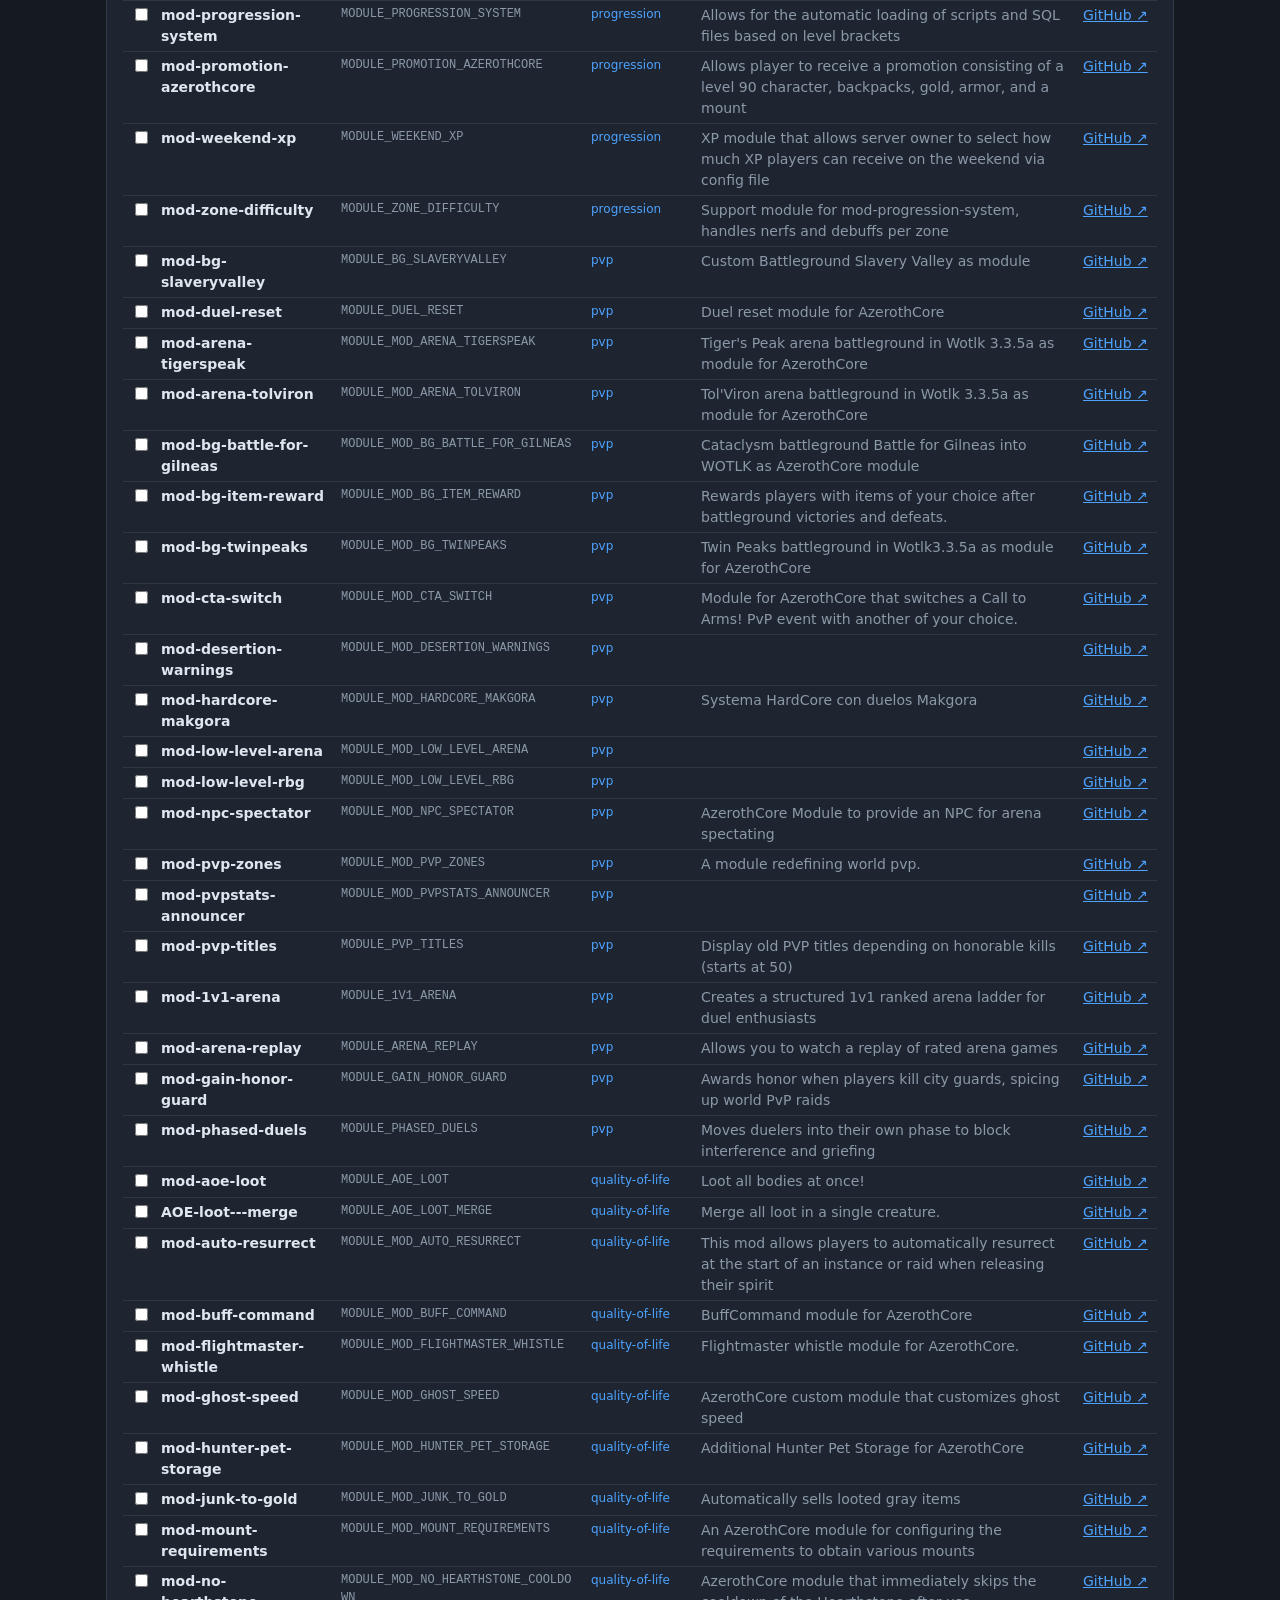
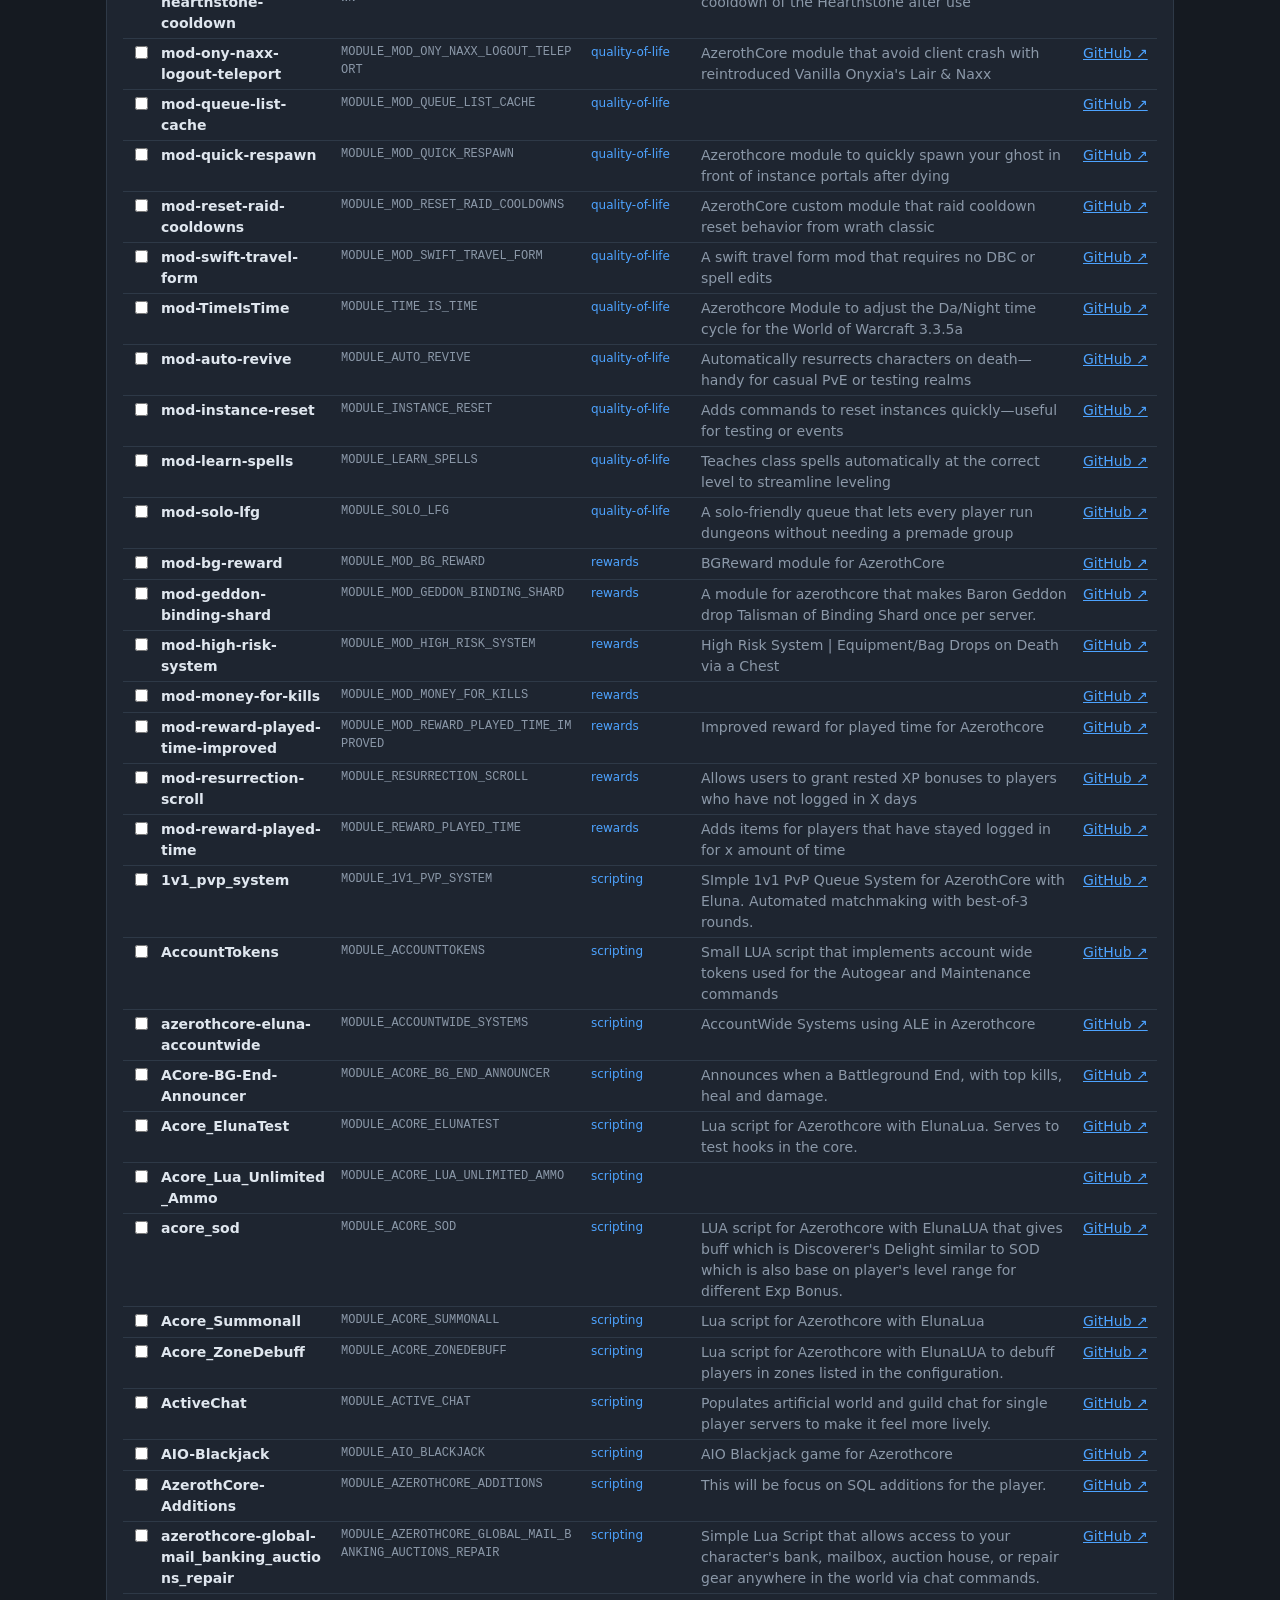
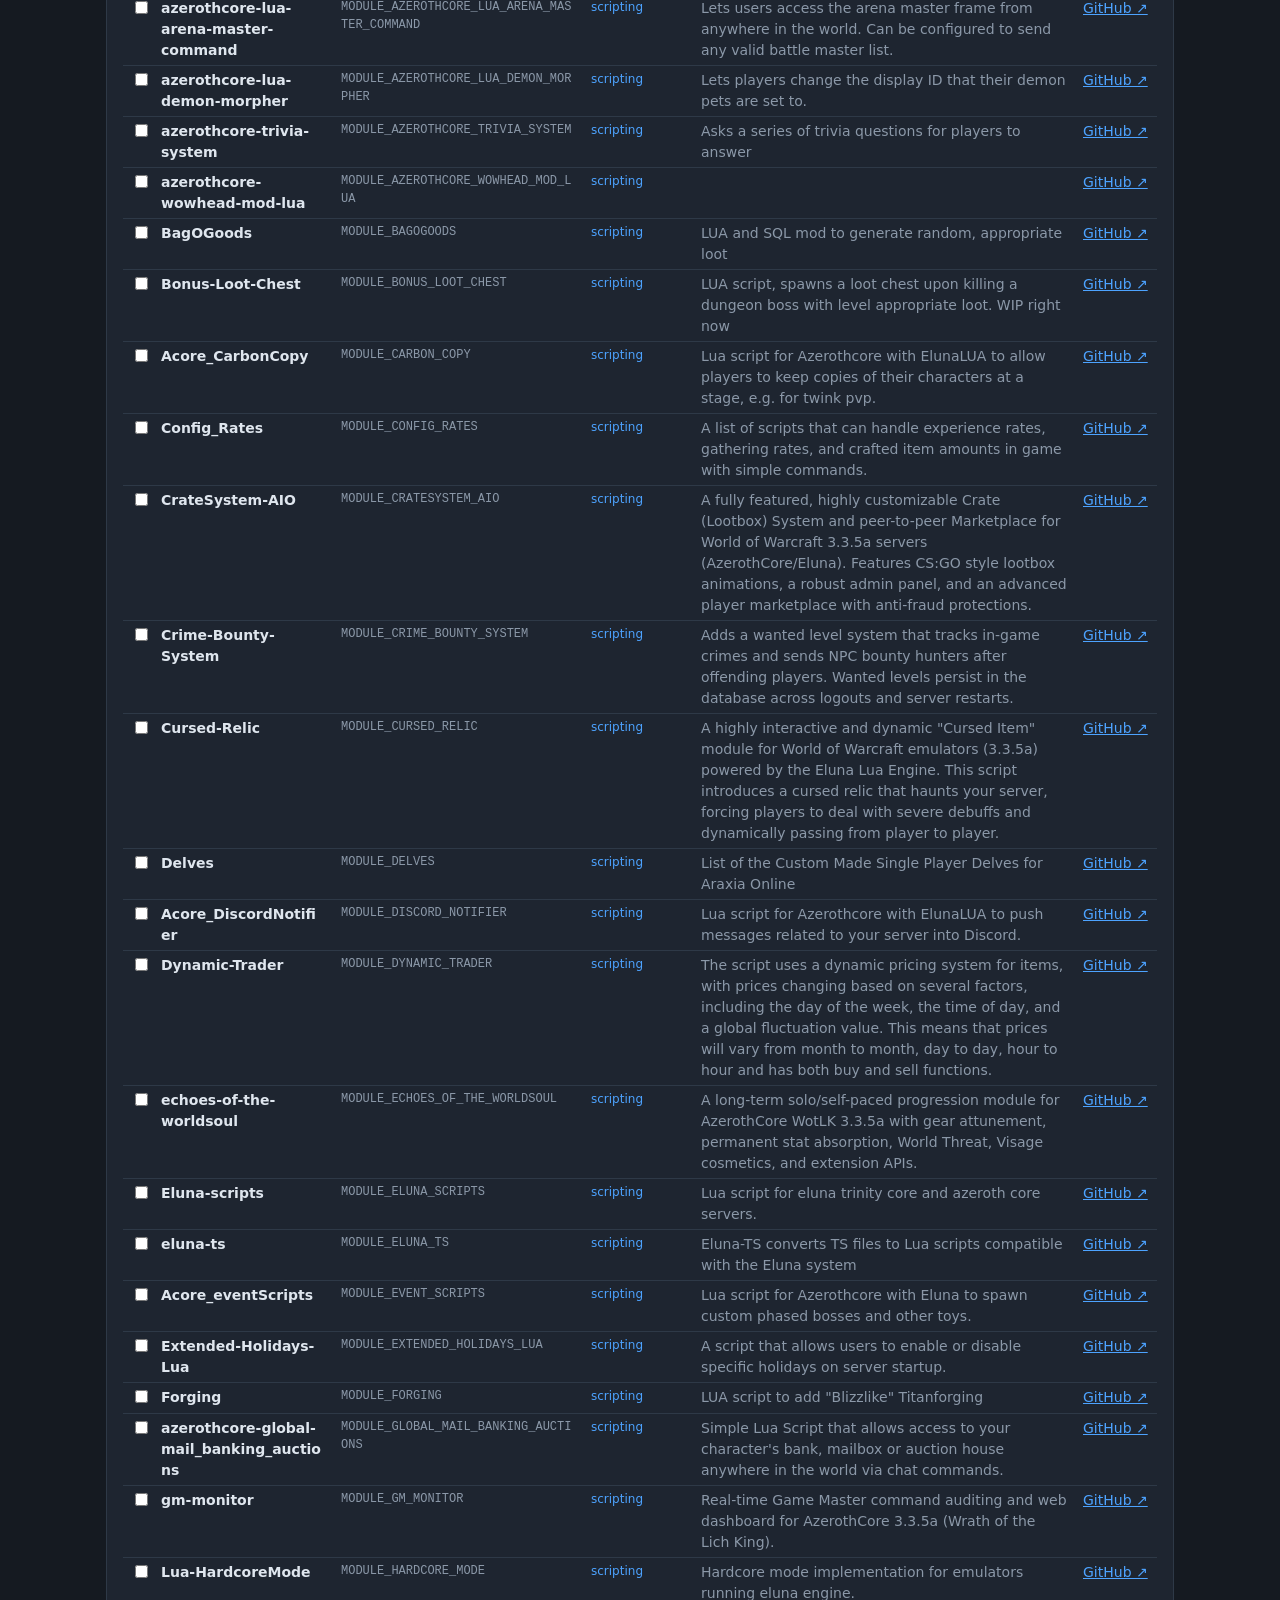
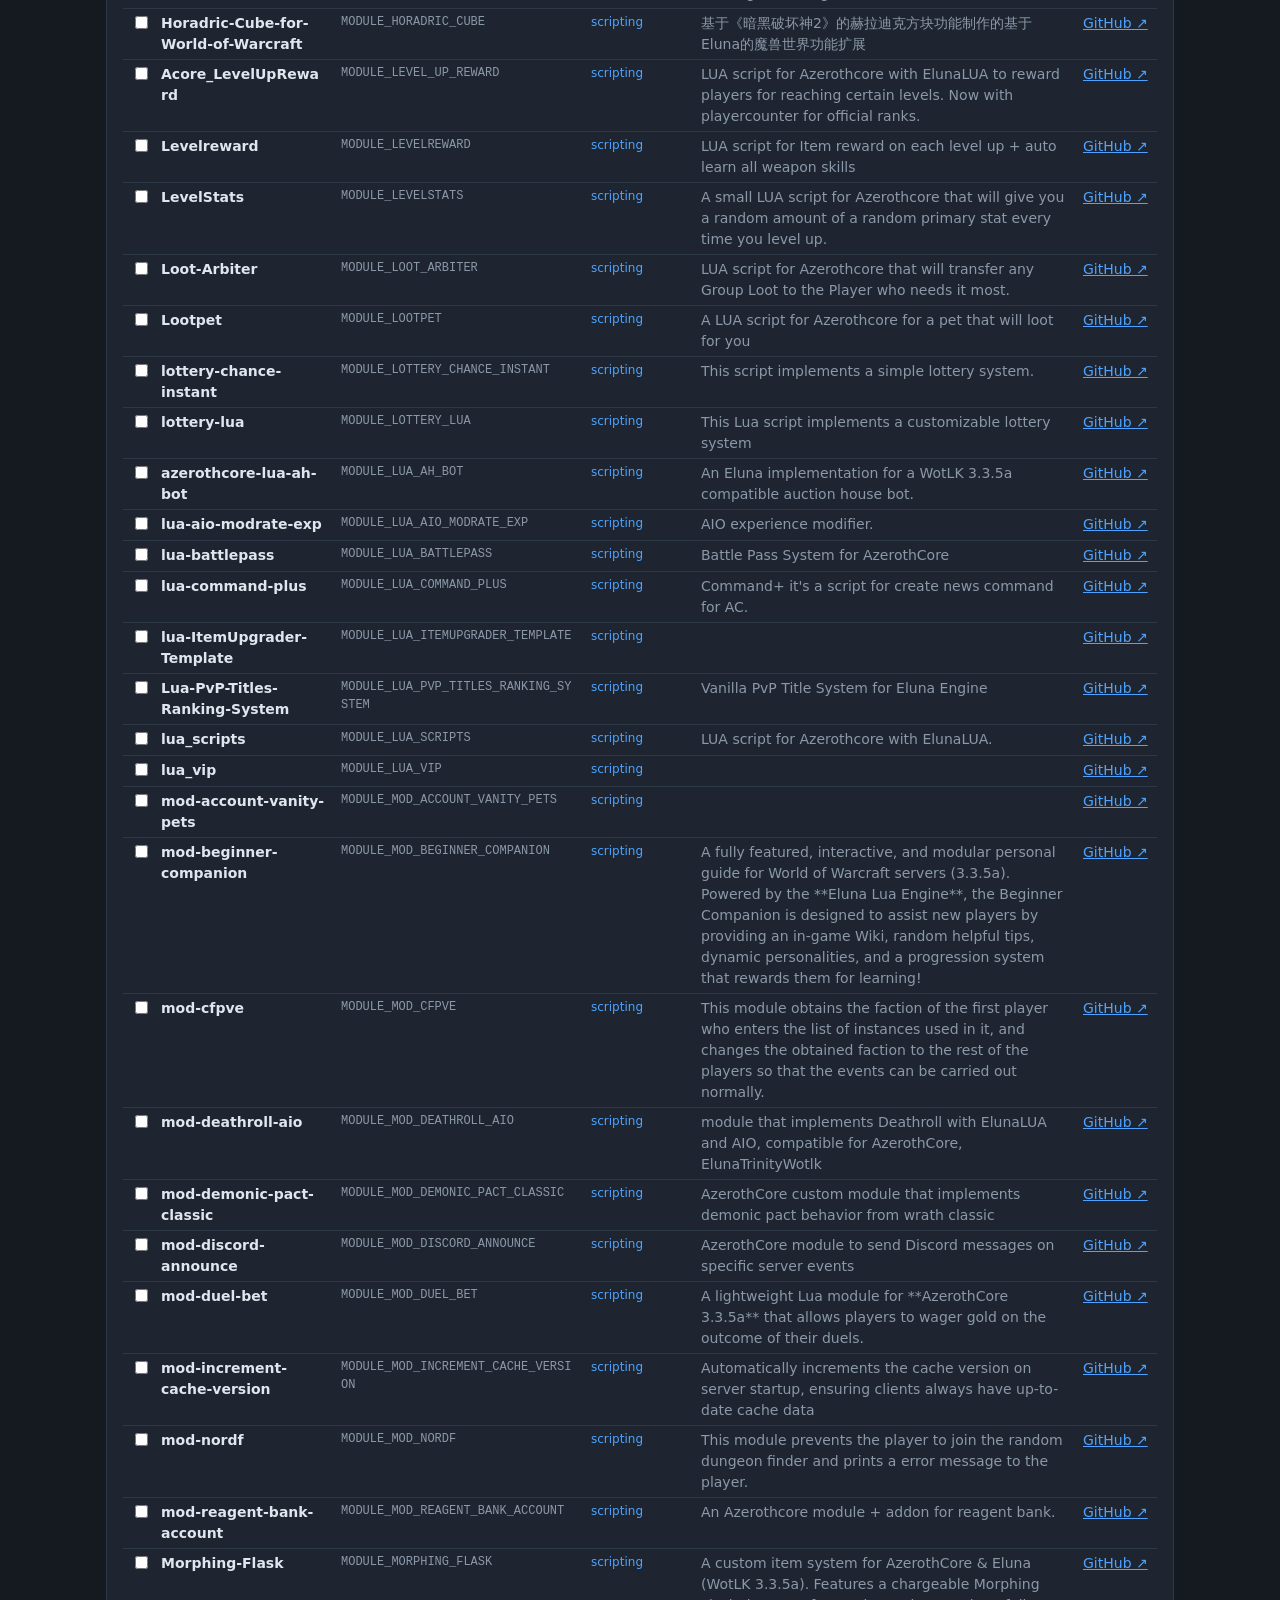
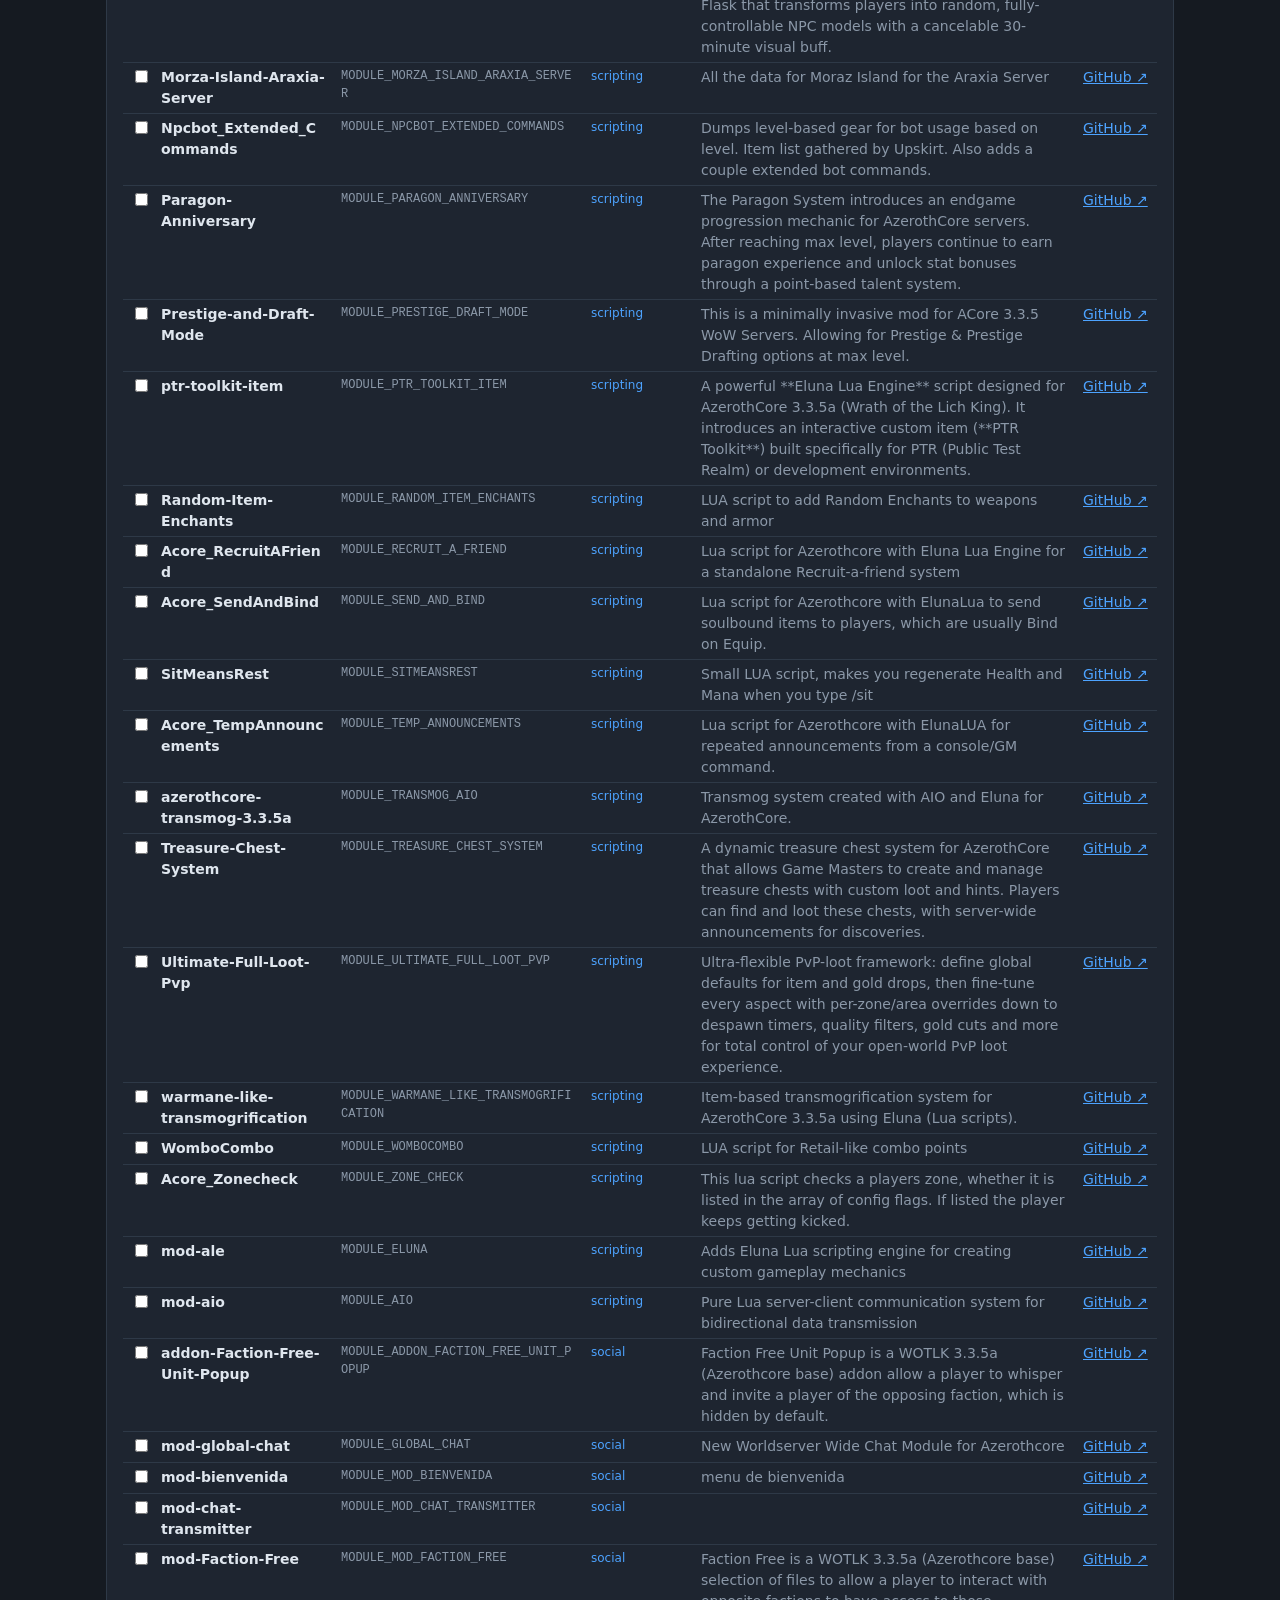
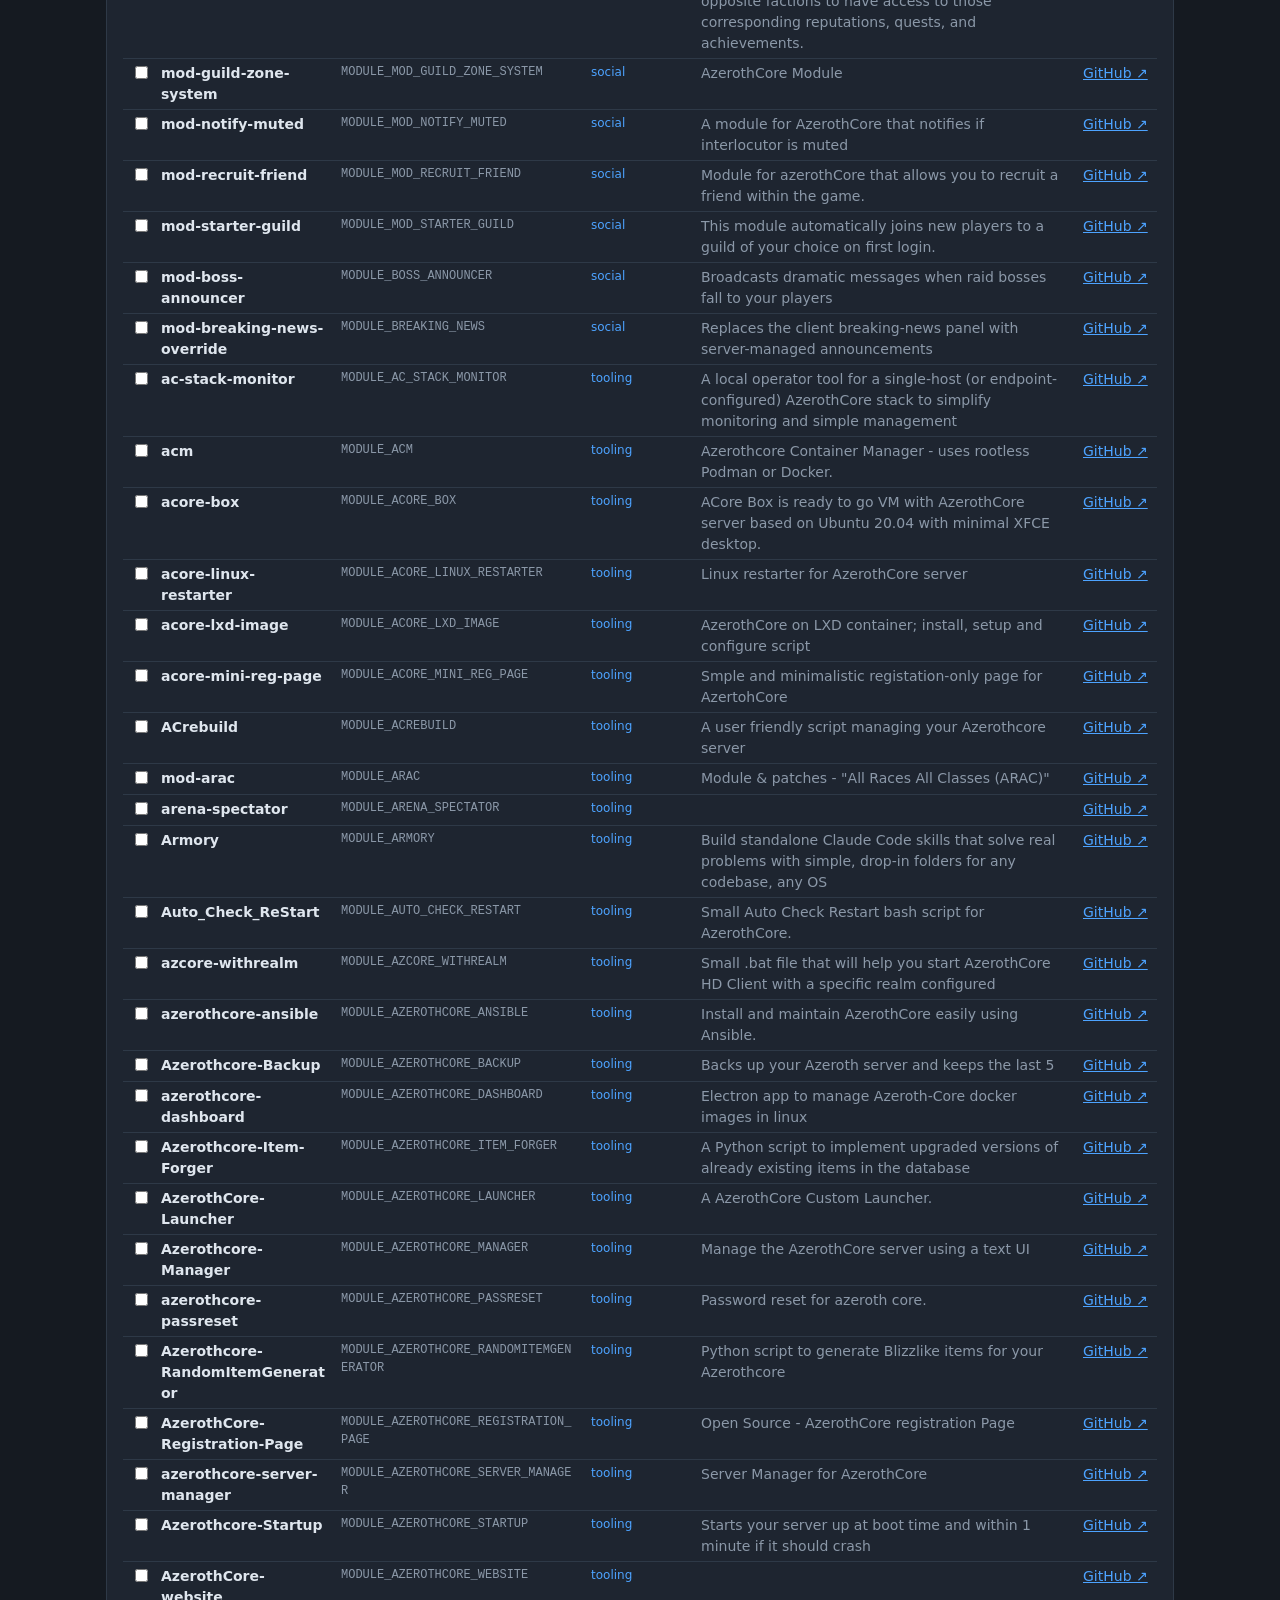
==== commit f5cc7a84: "feat(config-ui): hide-disabled filter showing only selected modules New checkbox in the filter bar n" ====
--- a/tools/config-ui/index.html
+++ b/tools/config-ui/index.html
@@ -32,6 +32,7 @@
       <label>Creator <input id="module-creator" list="creator-list" type="search" placeholder="any" size="16"></label>
       <datalist id="creator-list"></datalist>
       <label class="check"><input id="toggle-blocked" type="checkbox"> <span id="toggle-blocked-label">Show incompatible</span></label>
+      <label class="check"><input id="hide-disabled" type="checkbox"> Hide disabled</label>
       <a class="push-right" href="https://www.azerothcore.org/catalogue.html" target="_blank" rel="noopener">AzerothCore catalogue ↗</a>
     </div>
     <div id="profile-warnings"></div>
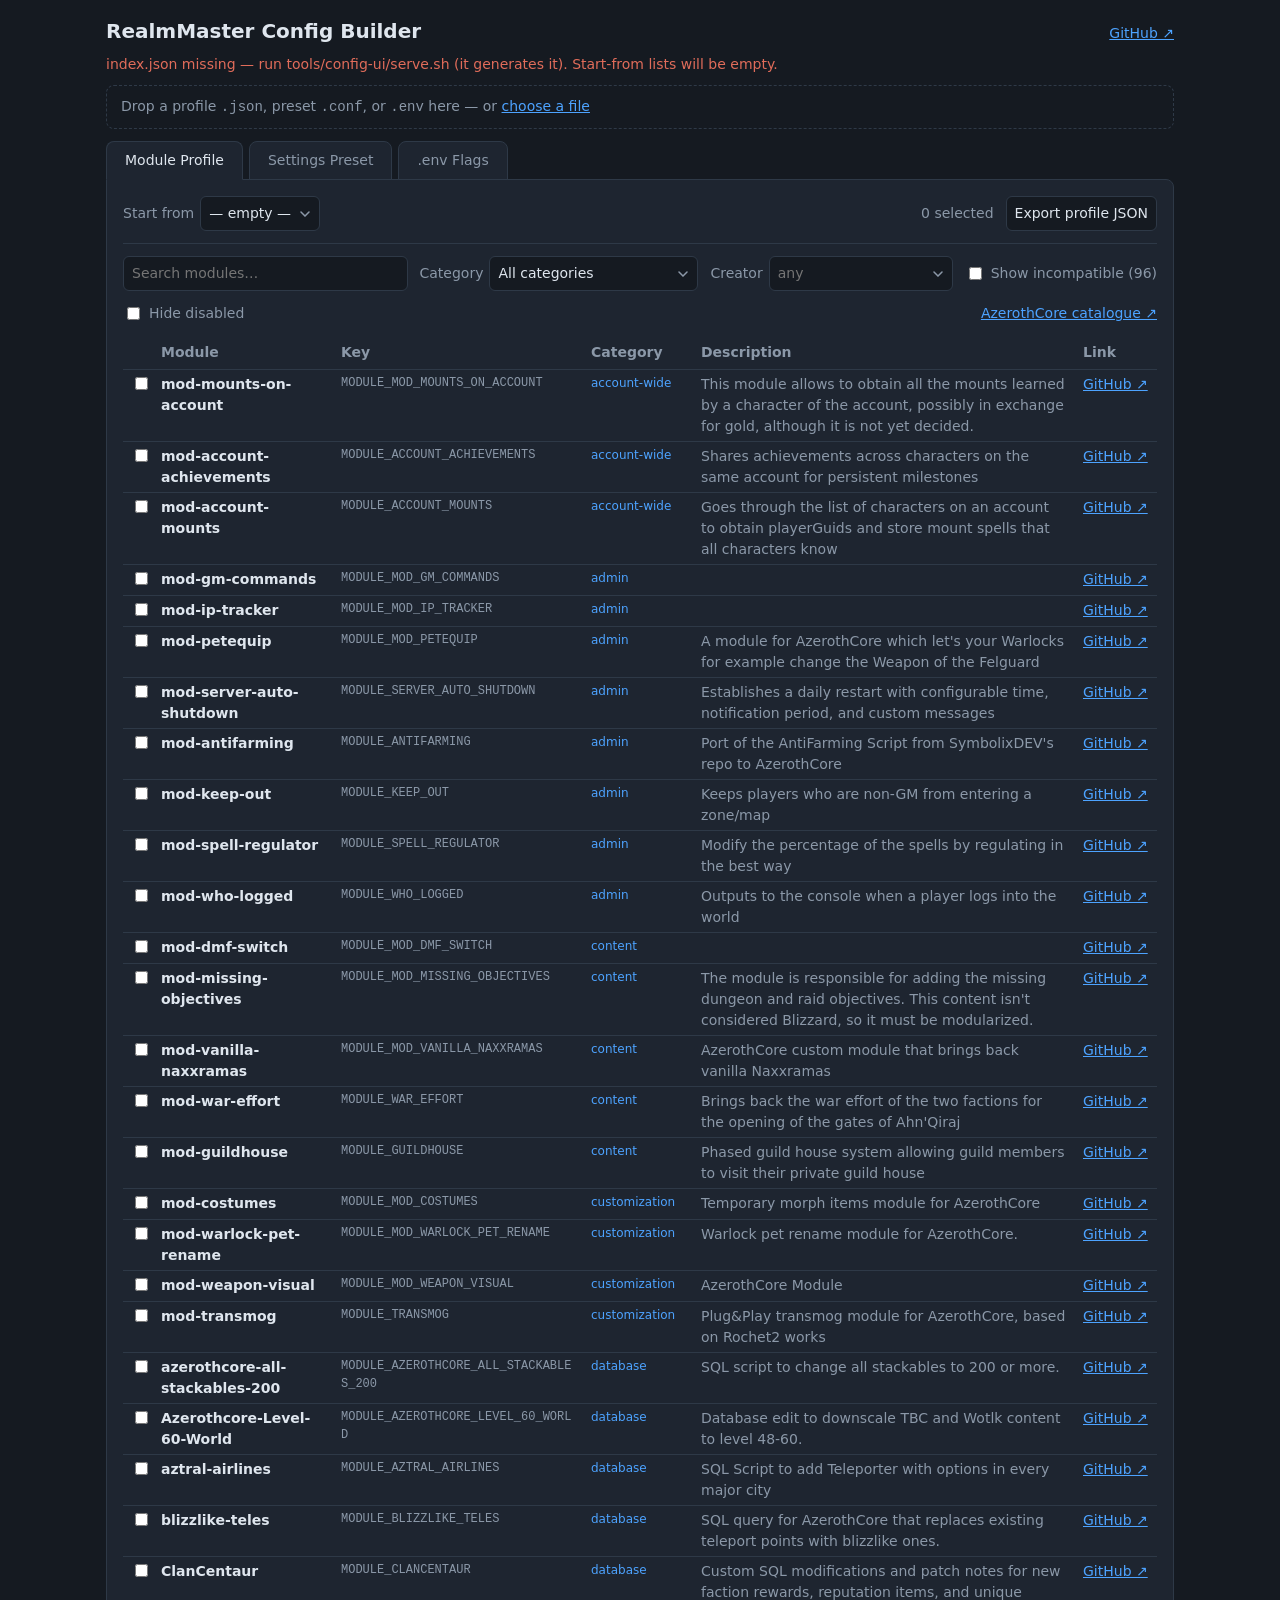
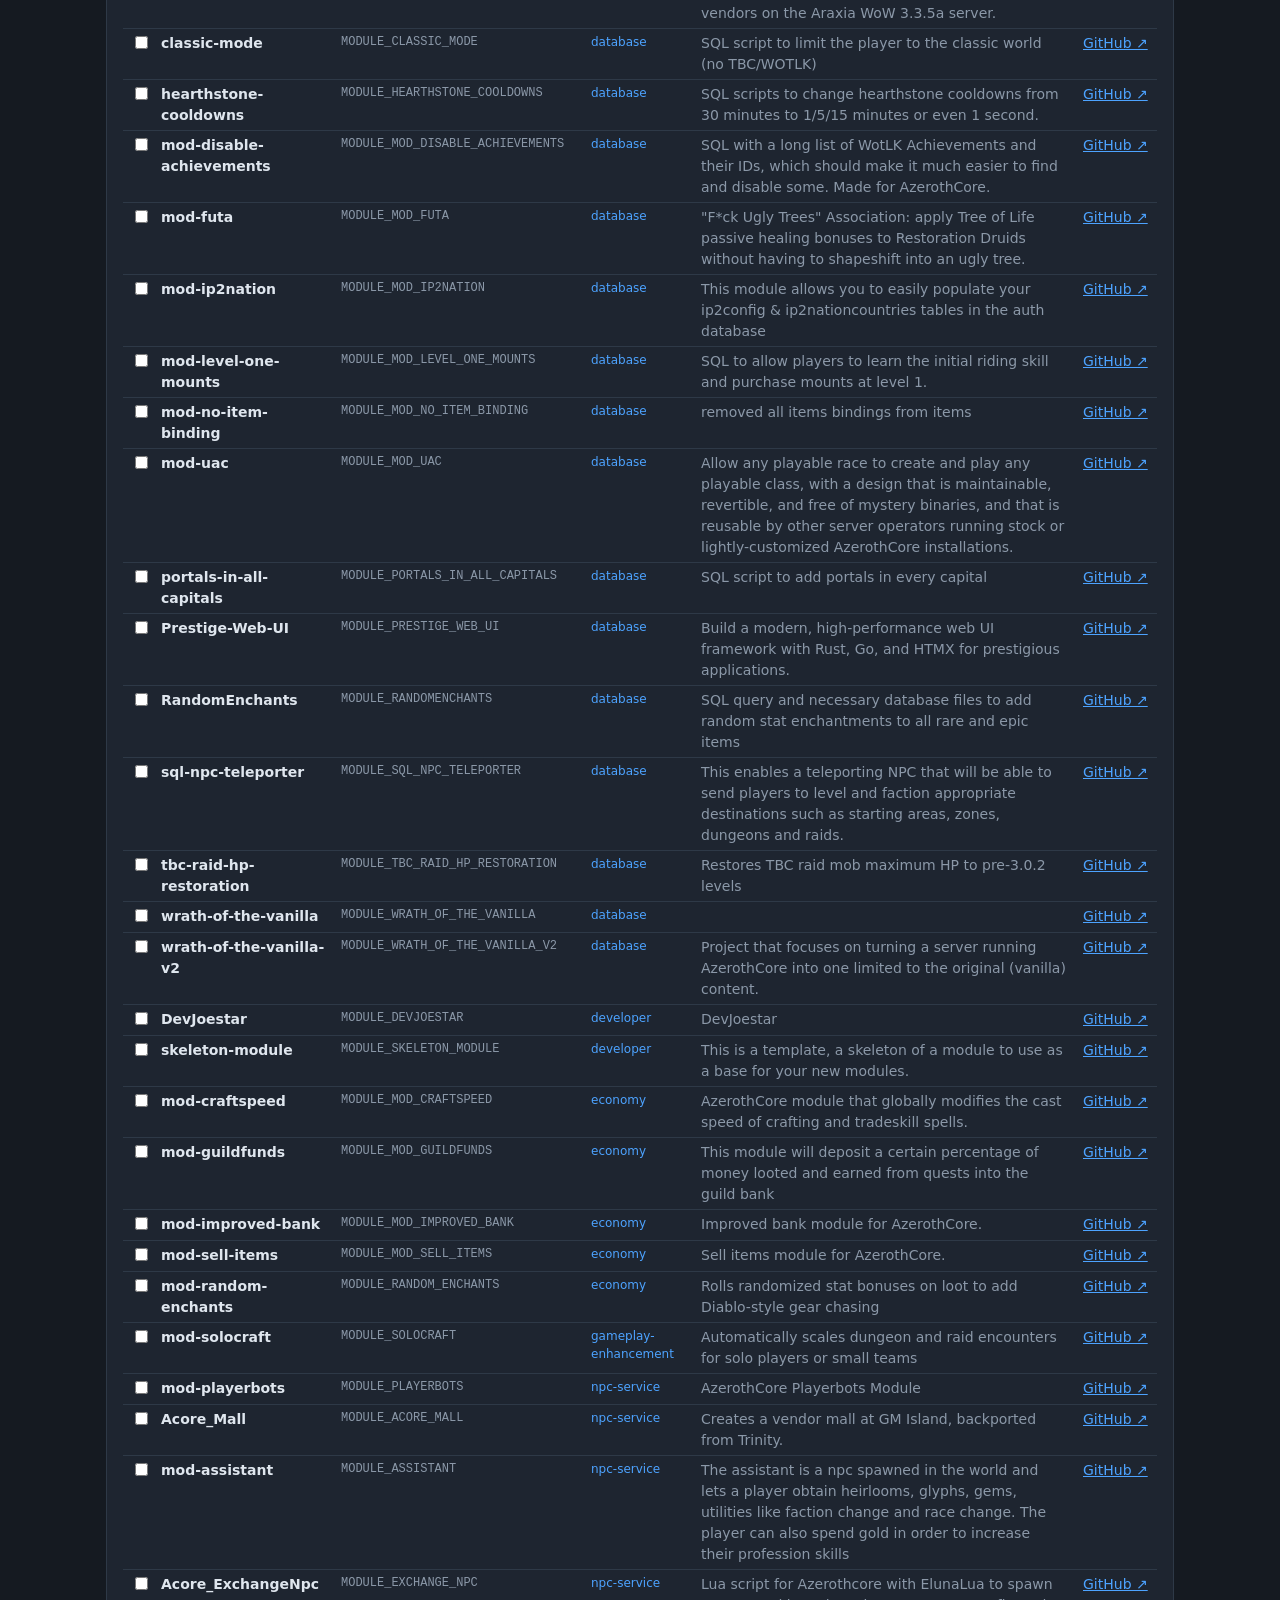
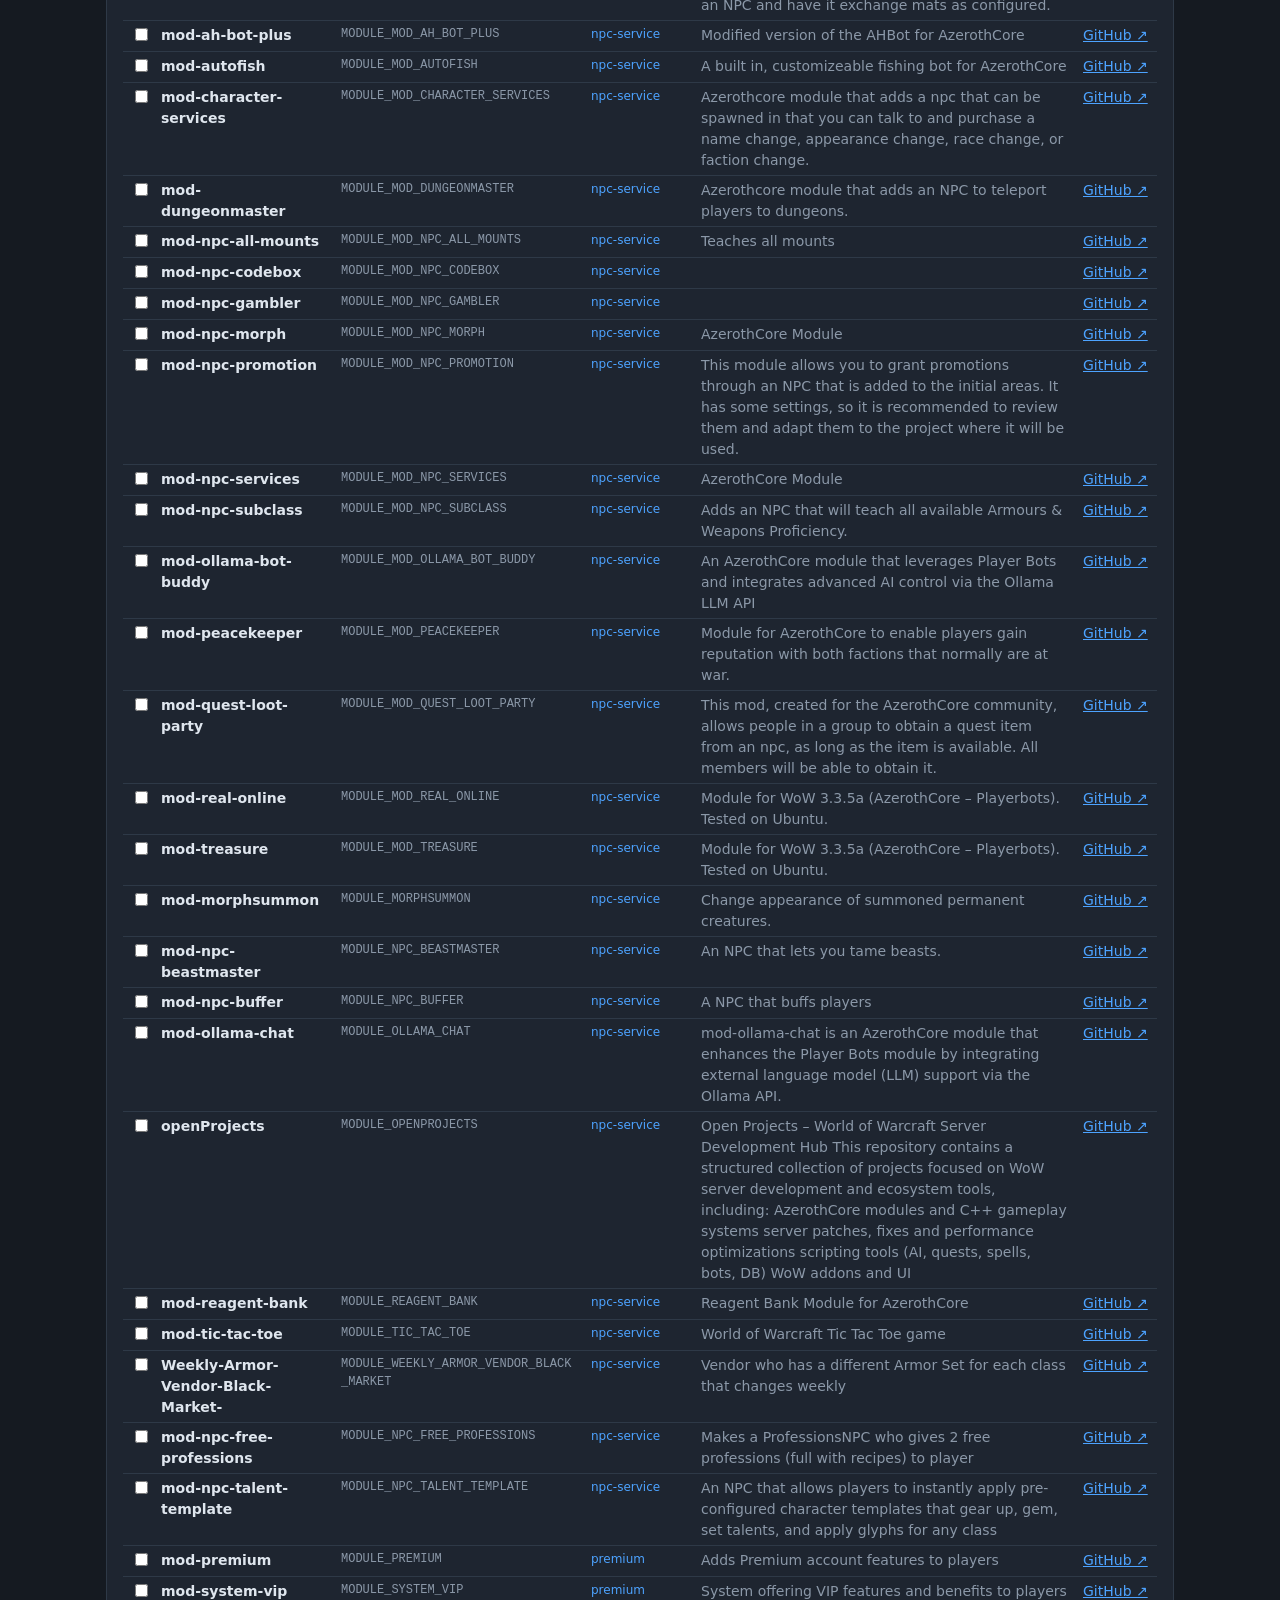
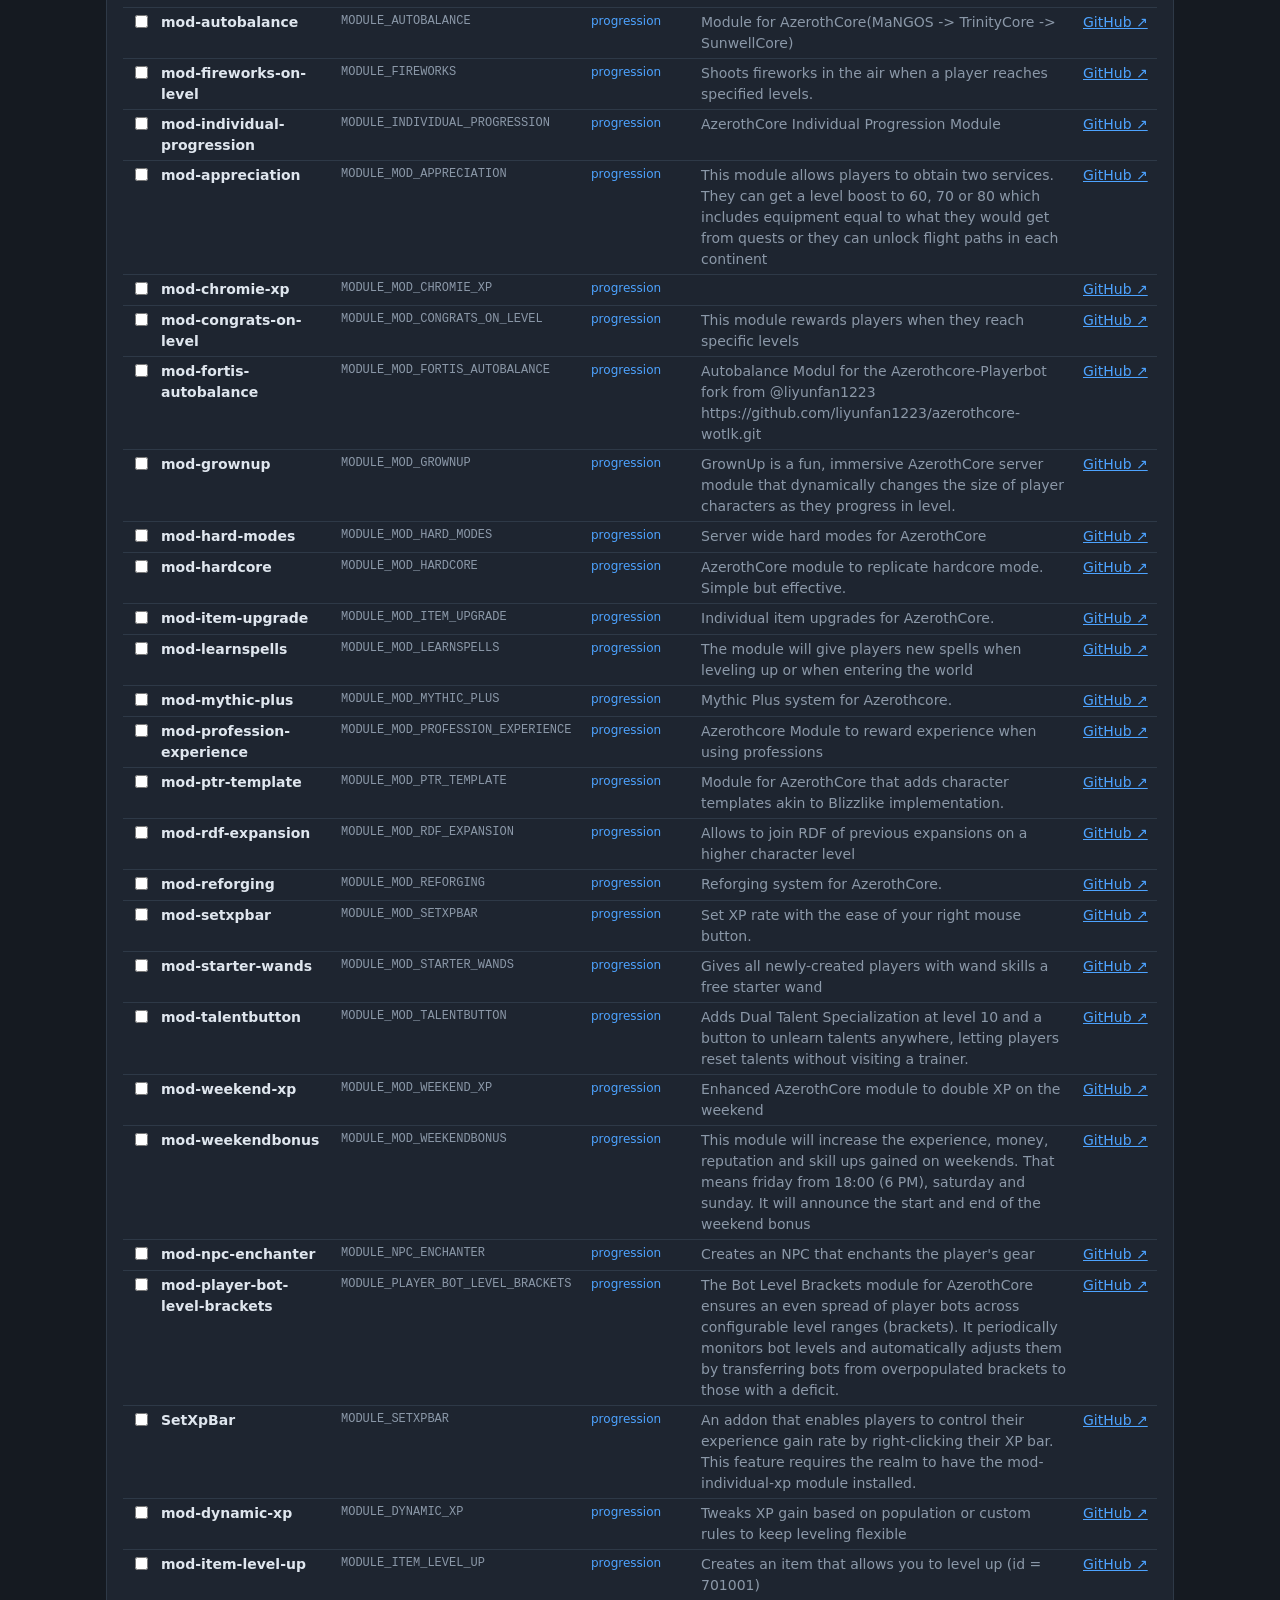
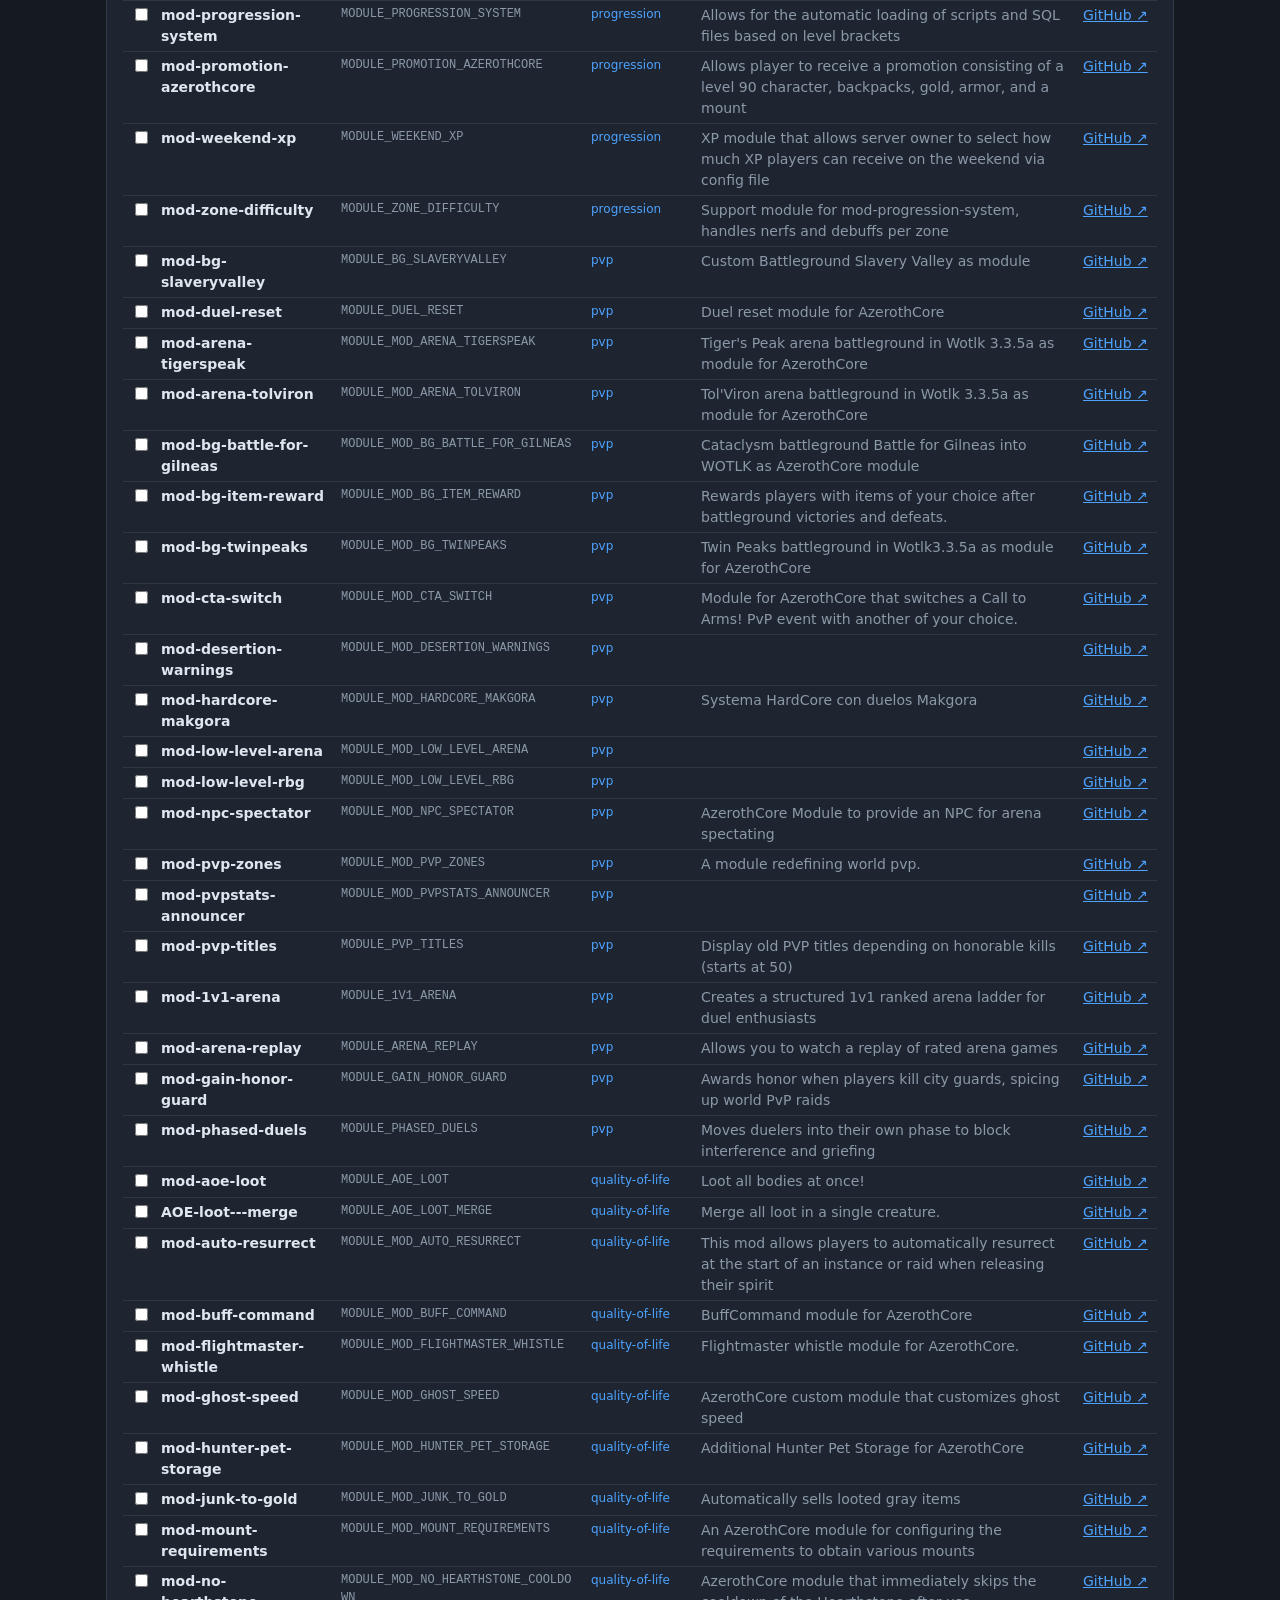
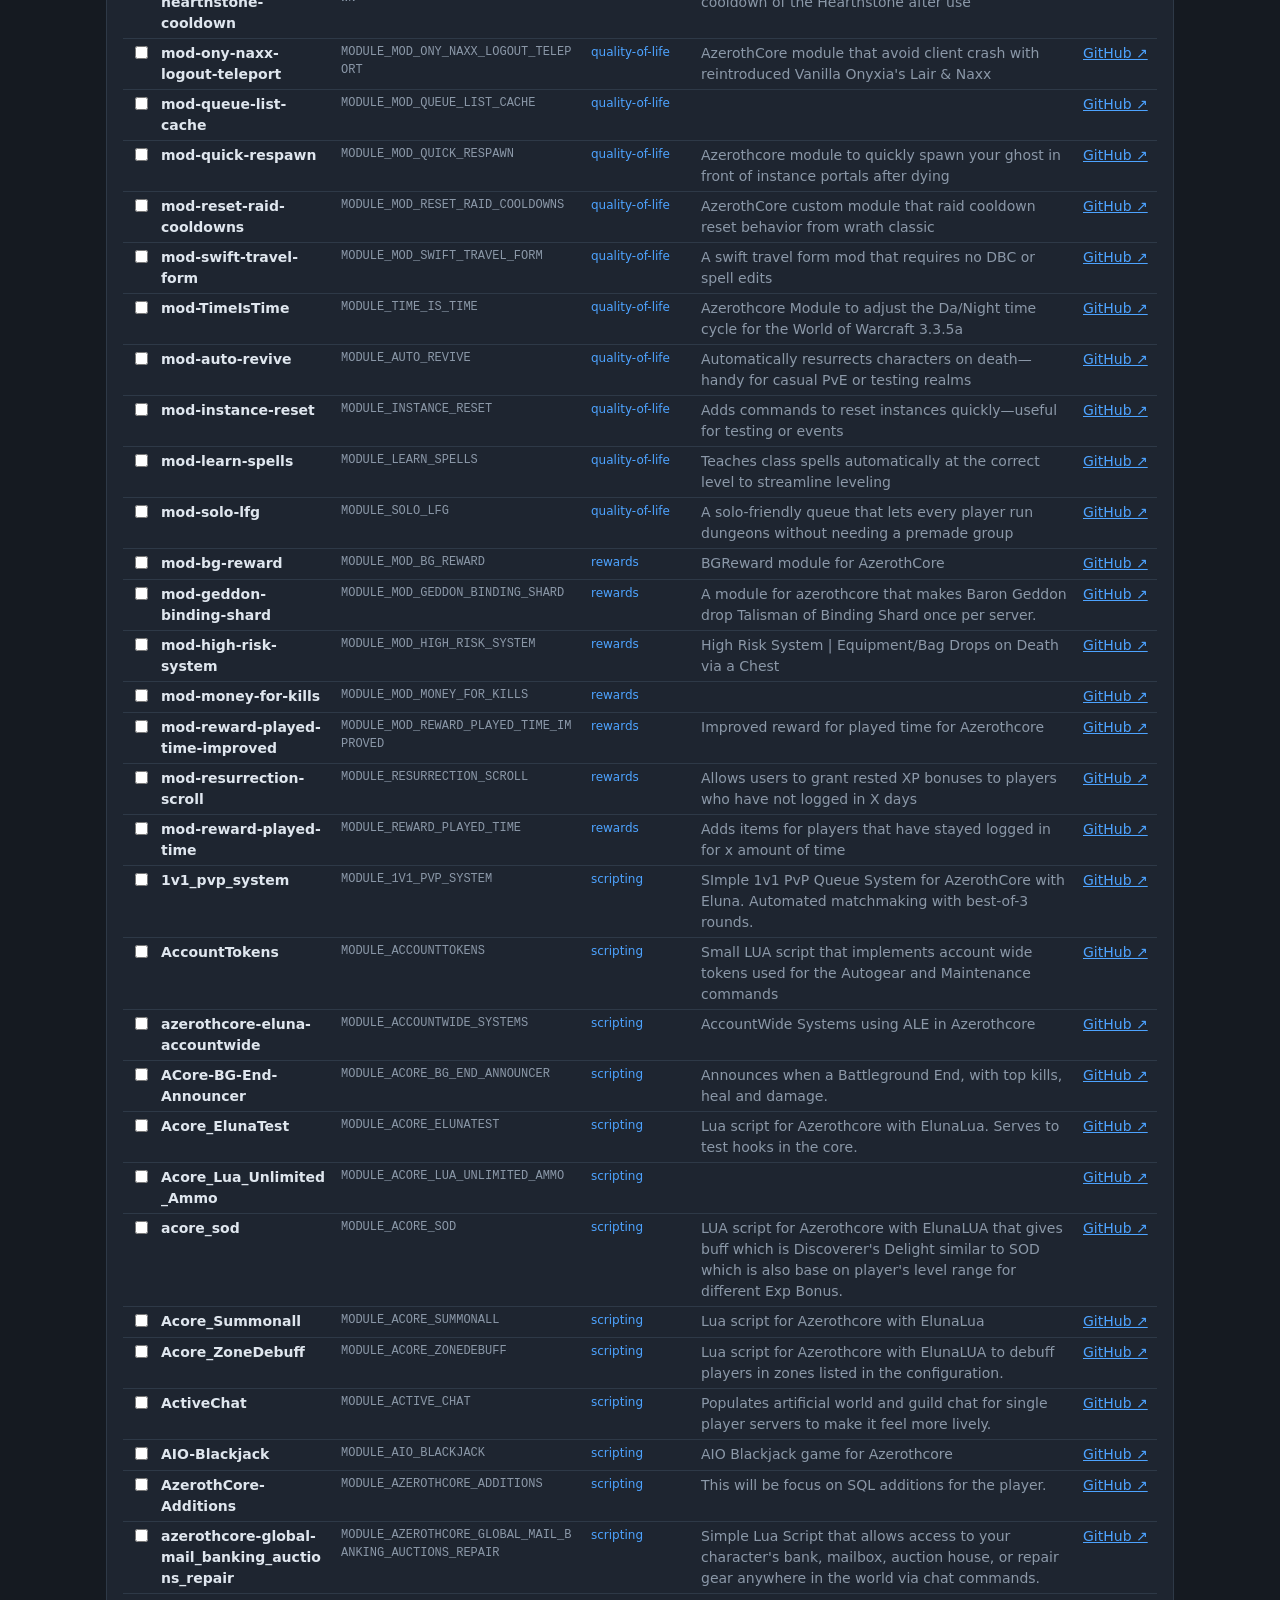
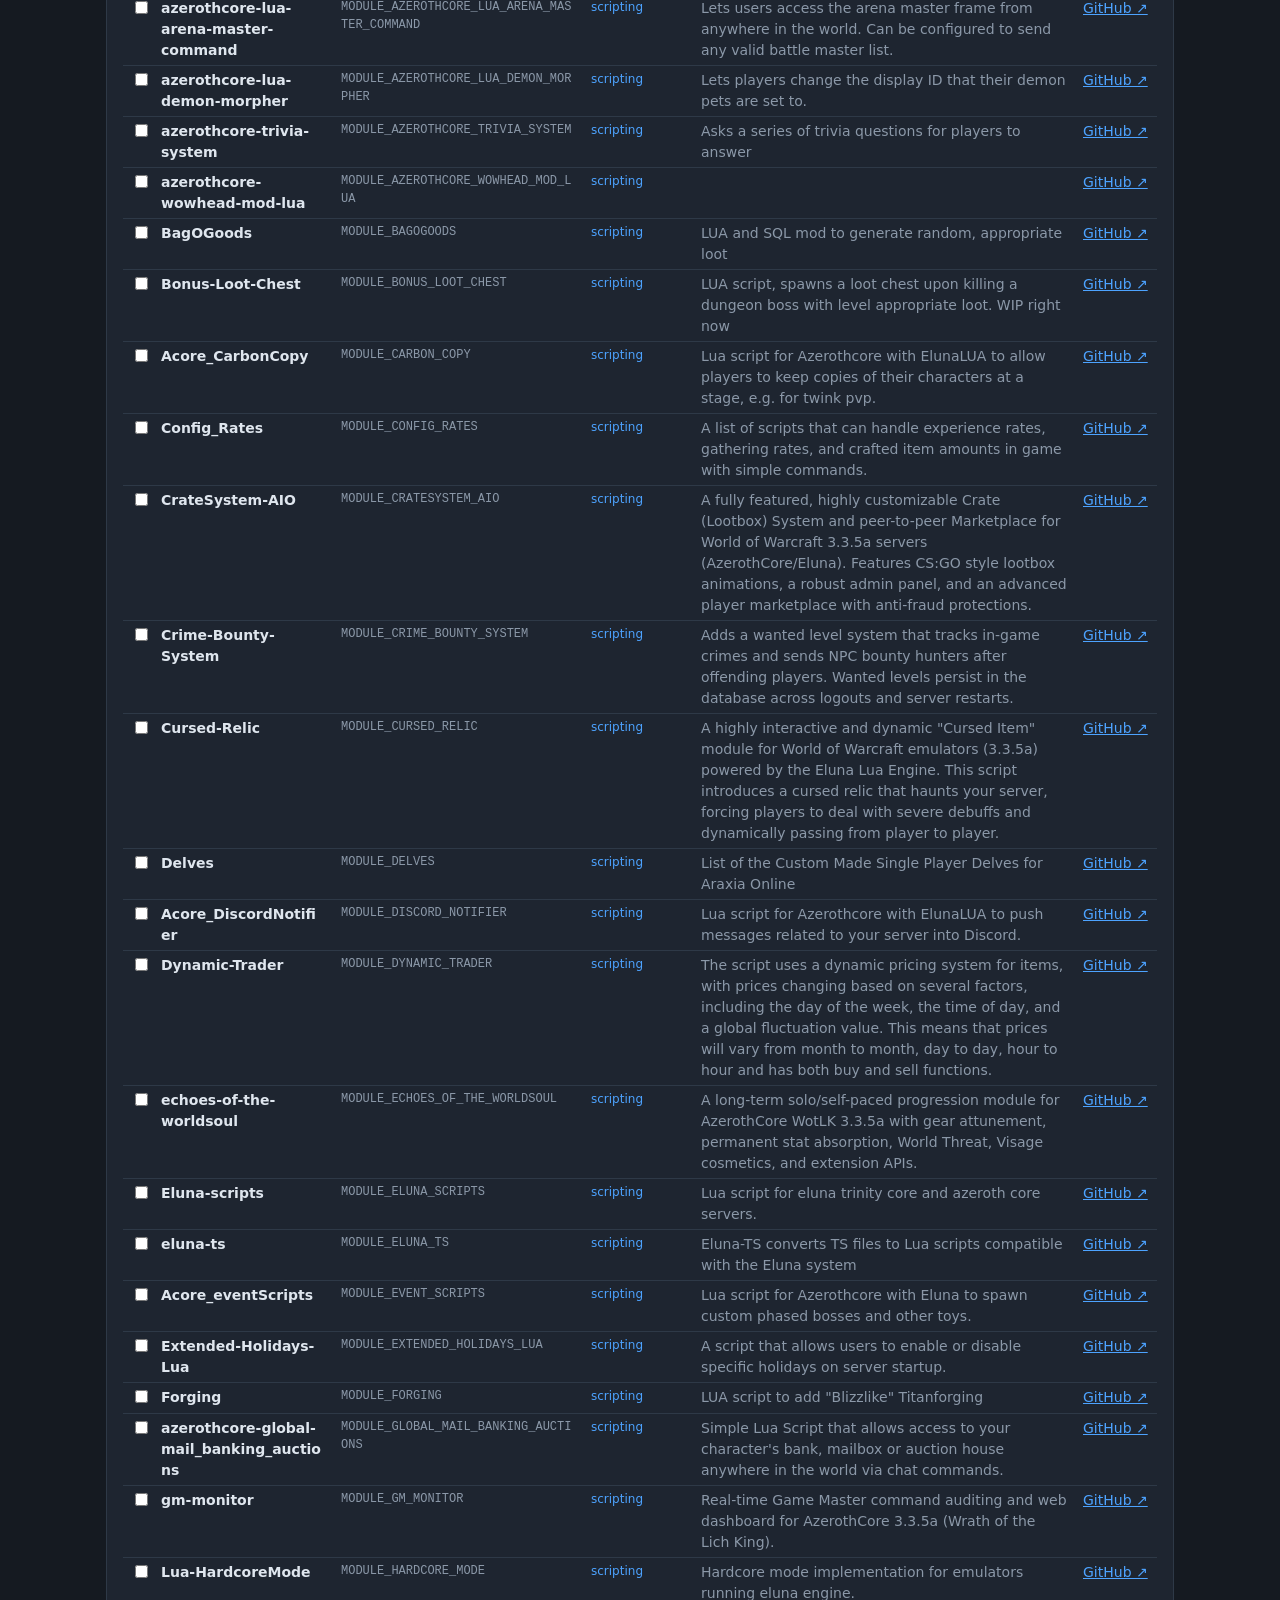
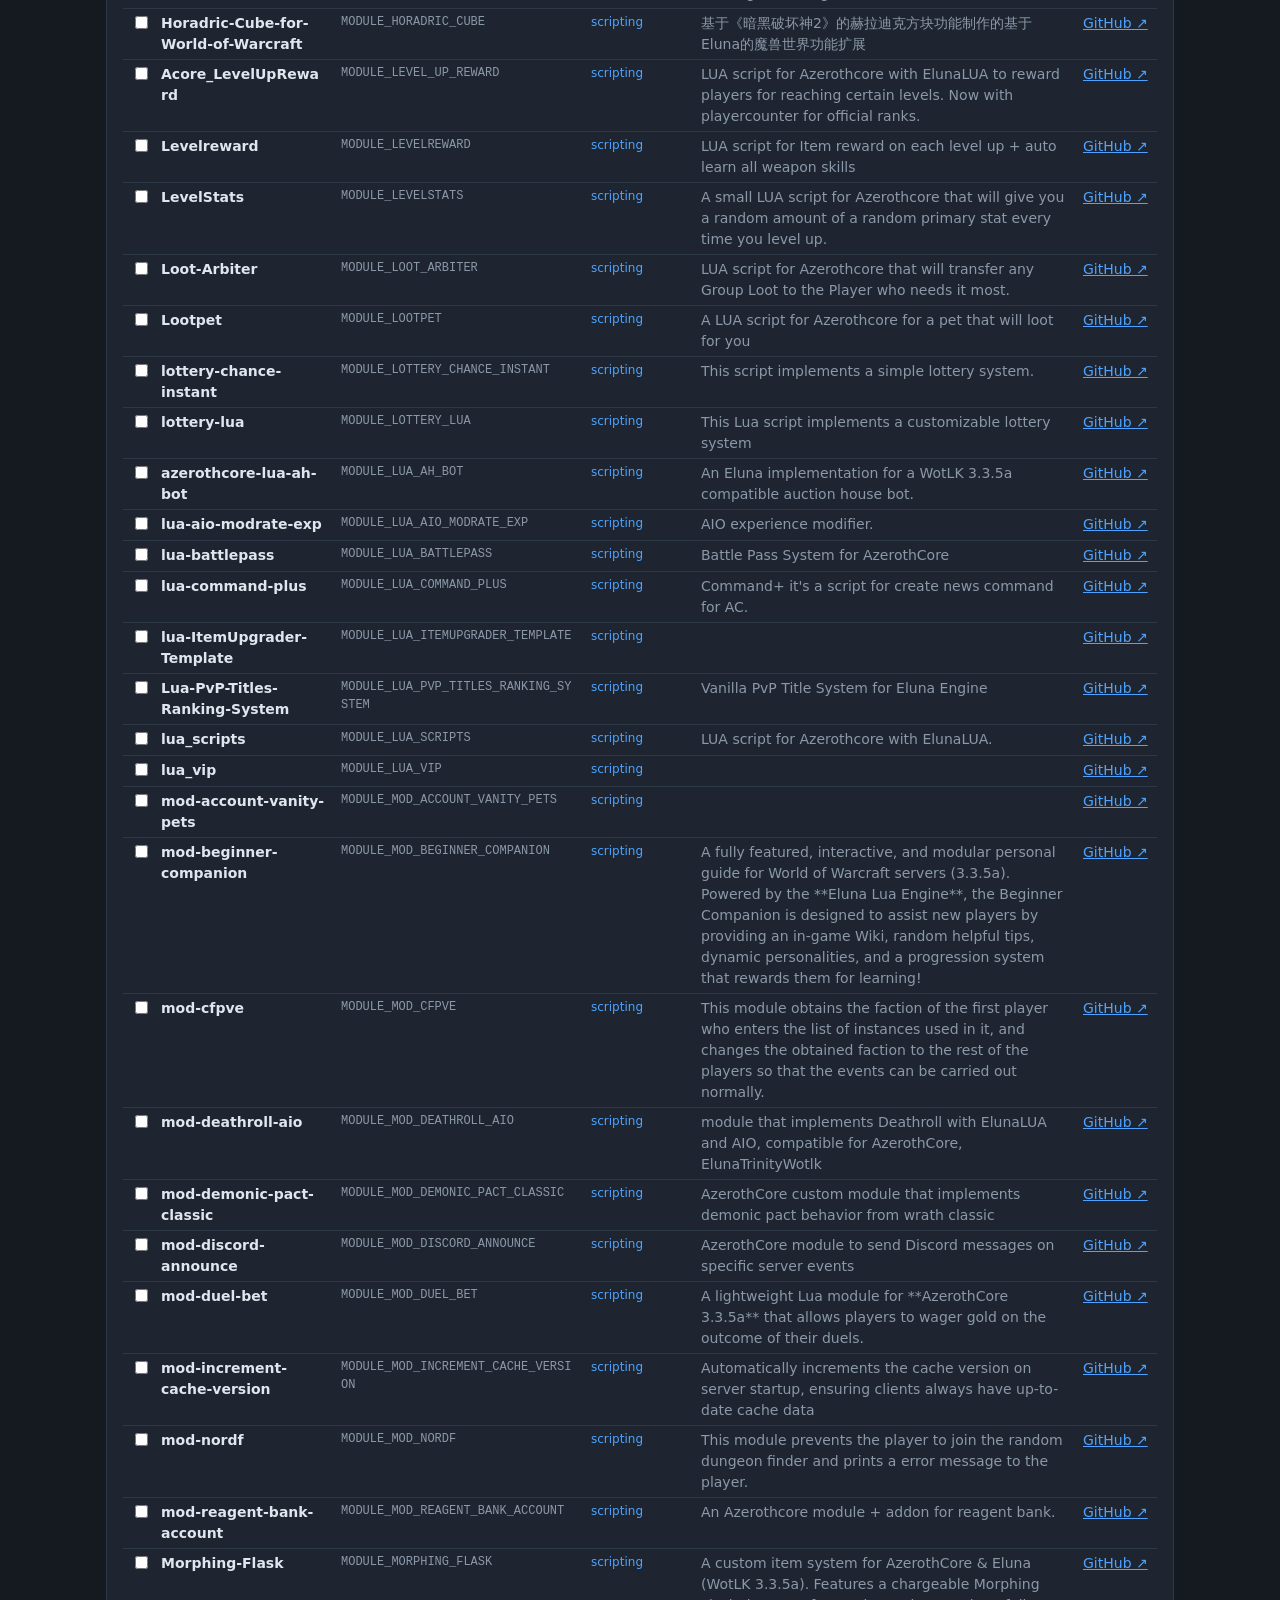
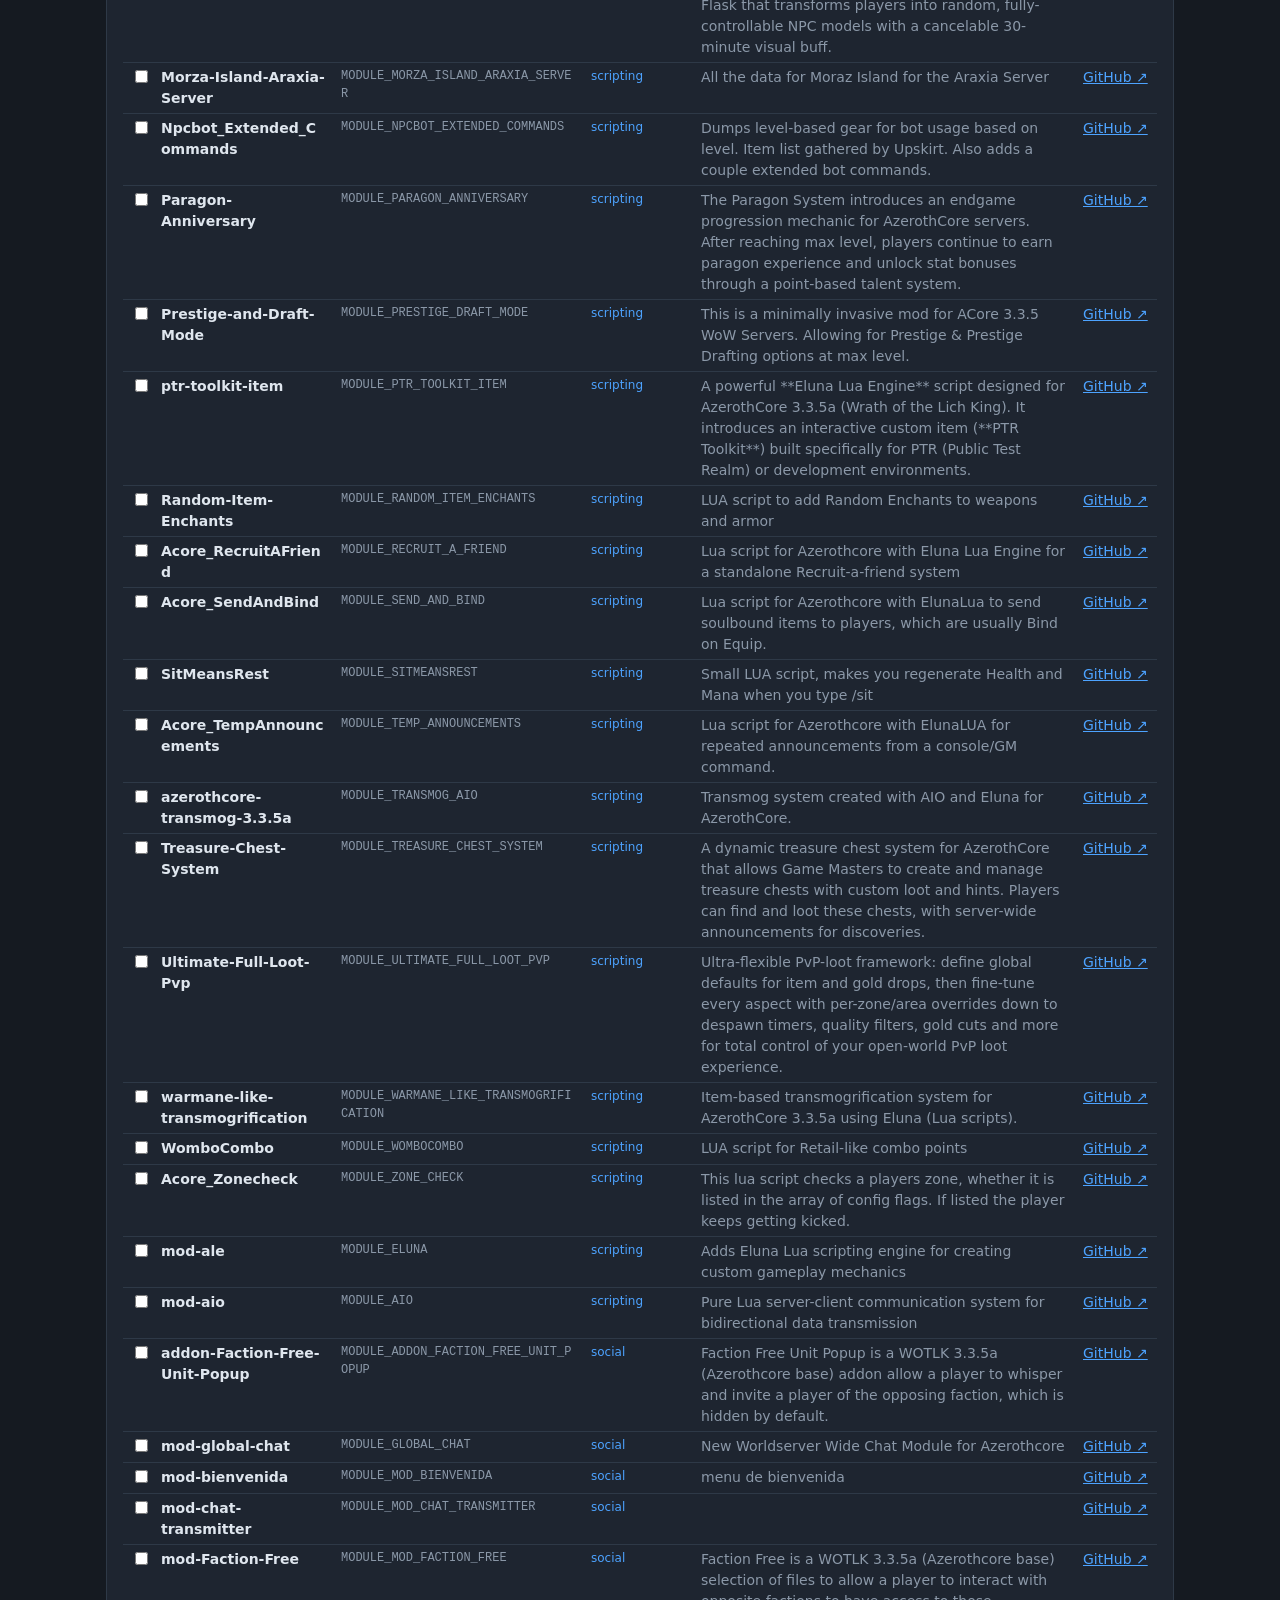
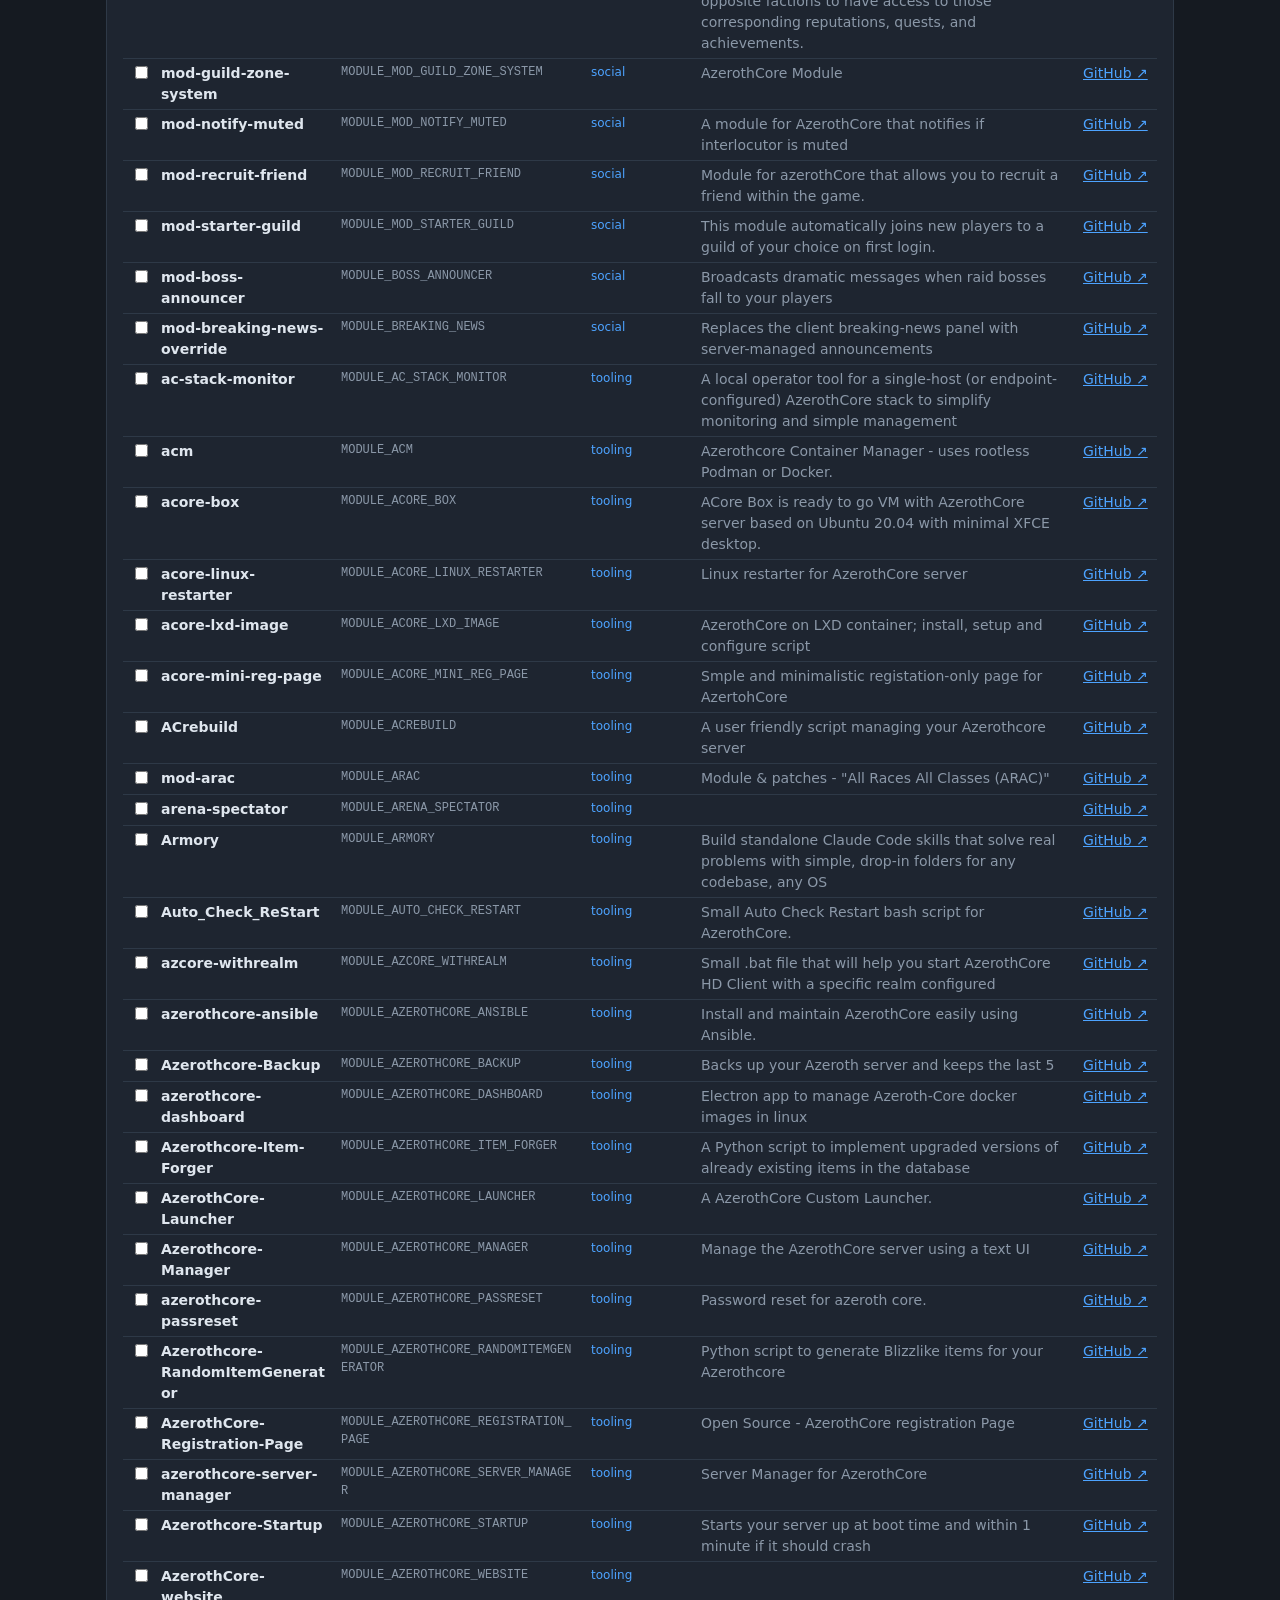
==== commit 70f24ef7: "feat(config-ui): GitHub repo link in the page header Co-Authored-By: Claude Fable 5 <noreply@anthrop" ====
--- a/tools/config-ui/index.html
+++ b/tools/config-ui/index.html
@@ -8,7 +8,10 @@
 </head>
 <body>
 <header>
-  <h1>RealmMaster Config Builder</h1>
+  <div class="header-top">
+    <h1>RealmMaster Config Builder</h1>
+    <a href="https://github.com/uprightbass360/AzerothCore-RealmMaster" target="_blank" rel="noopener">GitHub ↗</a>
+  </div>
   <div id="status">Loading repo data…</div>
   <div id="drop-zone">Drop a profile <code>.json</code>, preset <code>.conf</code>, or <code>.env</code> here — or
     <label class="picker">choose a file<input id="file-input" type="file" multiple hidden></label>
@@ -58,6 +61,20 @@
     <textarea id="env-output" readonly rows="24" spellcheck="false"></textarea>
   </section>
 </main>
+<dialog id="export-dialog">
+  <form id="export-form">
+    <h2>Export profile</h2>
+    <label>File name <input id="export-name" placeholder="my-profile"><span class="ext">.json</span></label>
+    <label>Label <input id="export-label" placeholder="🧩 RealmMaster"></label>
+    <label>Description <input id="export-desc" placeholder="RealmMaster suggested build (33 enabled modules)"></label>
+    <label>Order <input id="export-order" type="number" placeholder="10000"></label>
+    <p id="export-error"></p>
+    <div class="dialog-actions">
+      <button type="button" id="export-cancel">Cancel</button>
+      <button type="submit" id="export-save">Save</button>
+    </div>
+  </form>
+</dialog>
 <script src="app.js"></script>
 </body>
 </html>
--- a/tools/config-ui/style.css
+++ b/tools/config-ui/style.css
@@ -4,6 +4,7 @@
 header, nav, main { max-width:1100px; margin:0 auto; padding:0 16px; }
 header { padding-top:16px; }
 h1 { font-size:20px; margin:0 0 8px; }
+.header-top { display:flex; align-items:baseline; justify-content:space-between; gap:12px; }
 #status { color:var(--dim); min-height:1.5em; }
 #status.error { color:var(--err); }
 #drop-zone { border:1px dashed var(--line); border-radius:8px; padding:10px 14px; margin:10px 0; color:var(--dim); }
@@ -21,6 +22,14 @@
 .check { cursor:pointer; user-select:none; }
 label { display:inline-flex; gap:6px; align-items:center; color:var(--dim); }
 input, select, textarea, button { background:var(--bg); color:var(--fg); border:1px solid var(--line); border-radius:6px; padding:6px 8px; font:inherit; }
+select, #module-creator {
+  appearance:none; -webkit-appearance:none;
+  background-image:url("data:image/svg+xml,%3Csvg xmlns='http://www.w3.org/2000/svg' width='10' height='6' viewBox='0 0 10 6'%3E%3Cpath d='M1 1l4 4 4-4' stroke='%238b98a8' stroke-width='1.5' fill='none' stroke-linecap='round'/%3E%3C/svg%3E");
+  background-repeat:no-repeat;
+  background-position:right 9px center;
+  padding-right:28px;
+}
+#module-creator::-webkit-calendar-picker-indicator { display:none !important; }
 button { cursor:pointer; }
 button:hover { border-color:var(--accent); }
 #module-search { flex:1; min-width:200px; }
@@ -48,4 +57,14 @@
 #env-output { width:100%; font-family:monospace; margin-top:10px; }
 #env-note { color:var(--warn); }
 #env-note:empty { display:none; }
+dialog { background:var(--panel); color:var(--fg); border:1px solid var(--line); border-radius:10px; padding:20px 24px; min-width:440px; }
+dialog::backdrop { background:rgba(0,0,0,.55); }
+#export-form { display:flex; flex-direction:column; gap:10px; }
+#export-form h2 { margin:0 0 4px; font-size:16px; }
+#export-form label { display:flex; gap:8px; align-items:center; }
+#export-form label input { flex:1; }
+#export-form .ext { color:var(--dim); }
+.dialog-actions { display:flex; justify-content:flex-end; gap:10px; margin-top:6px; }
+#export-error { color:var(--err); margin:0; }
+#export-error:empty { display:none; }
 textarea { resize:vertical; }
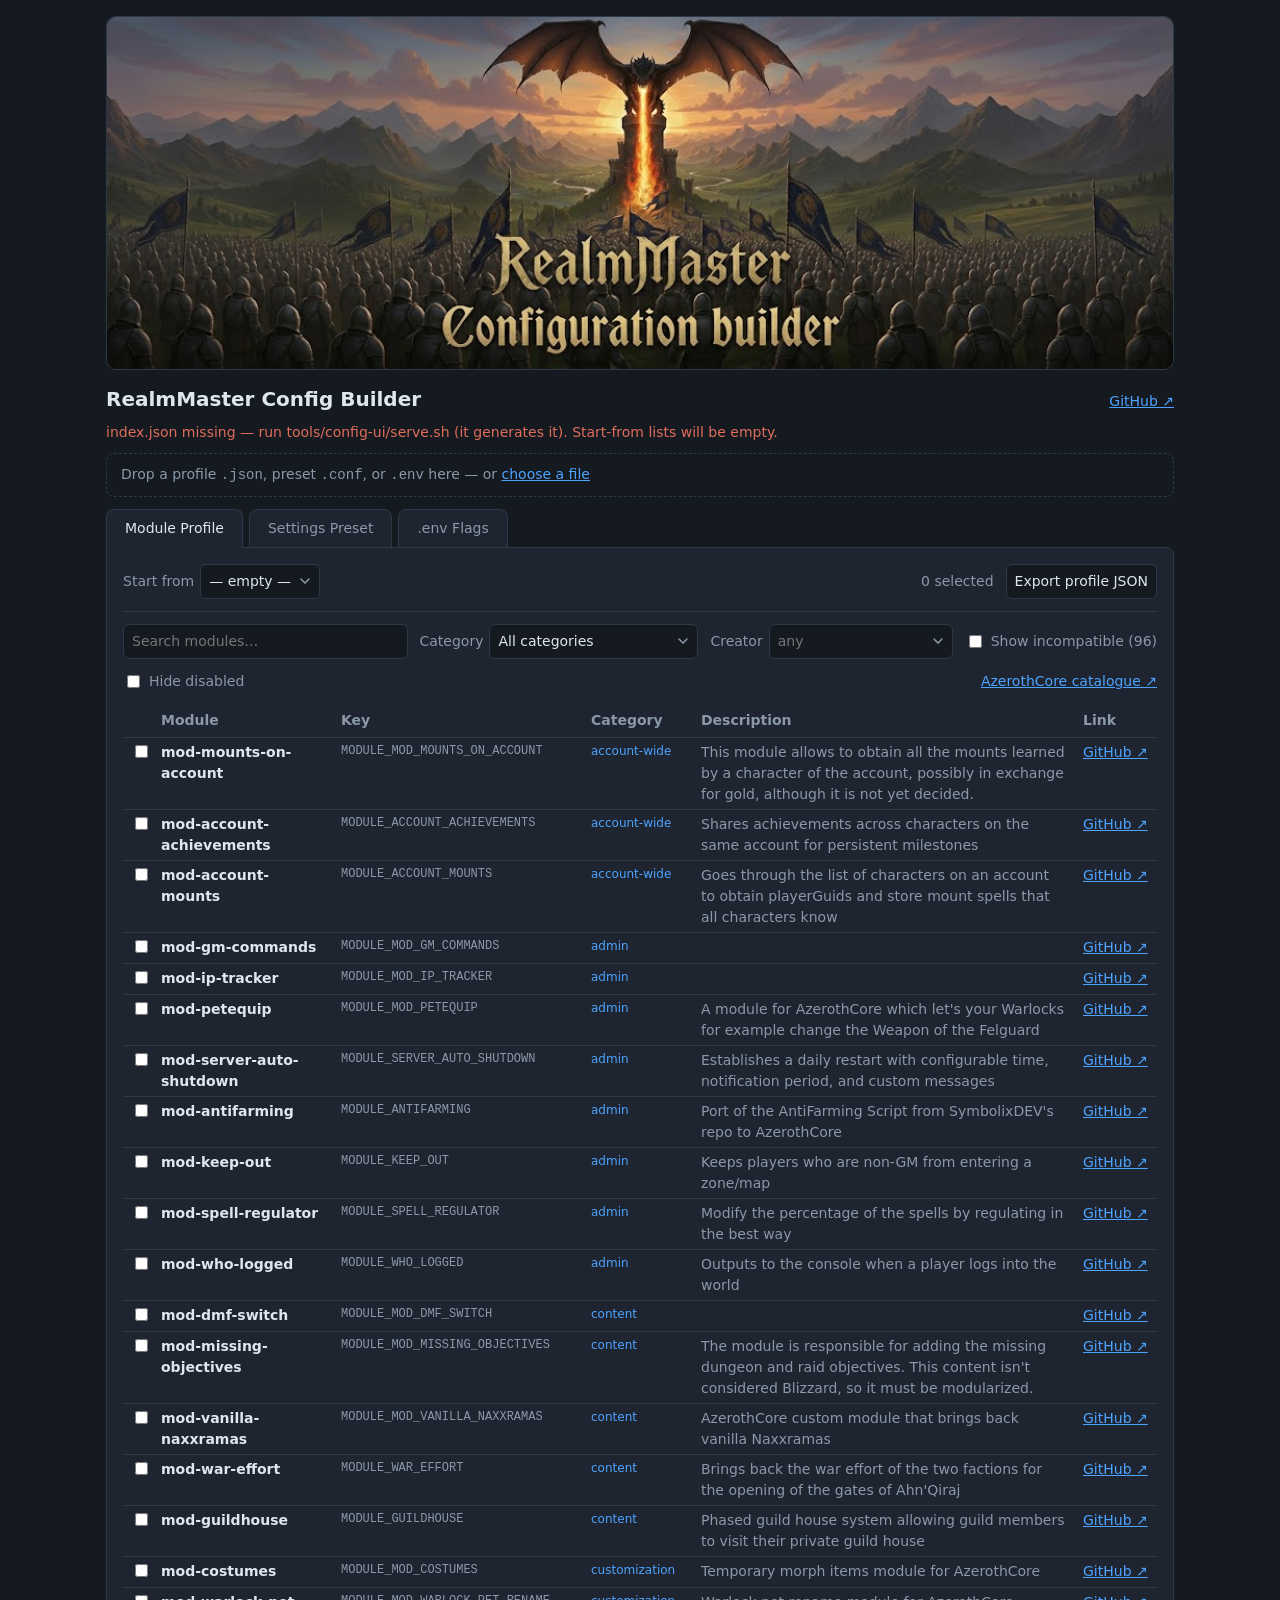
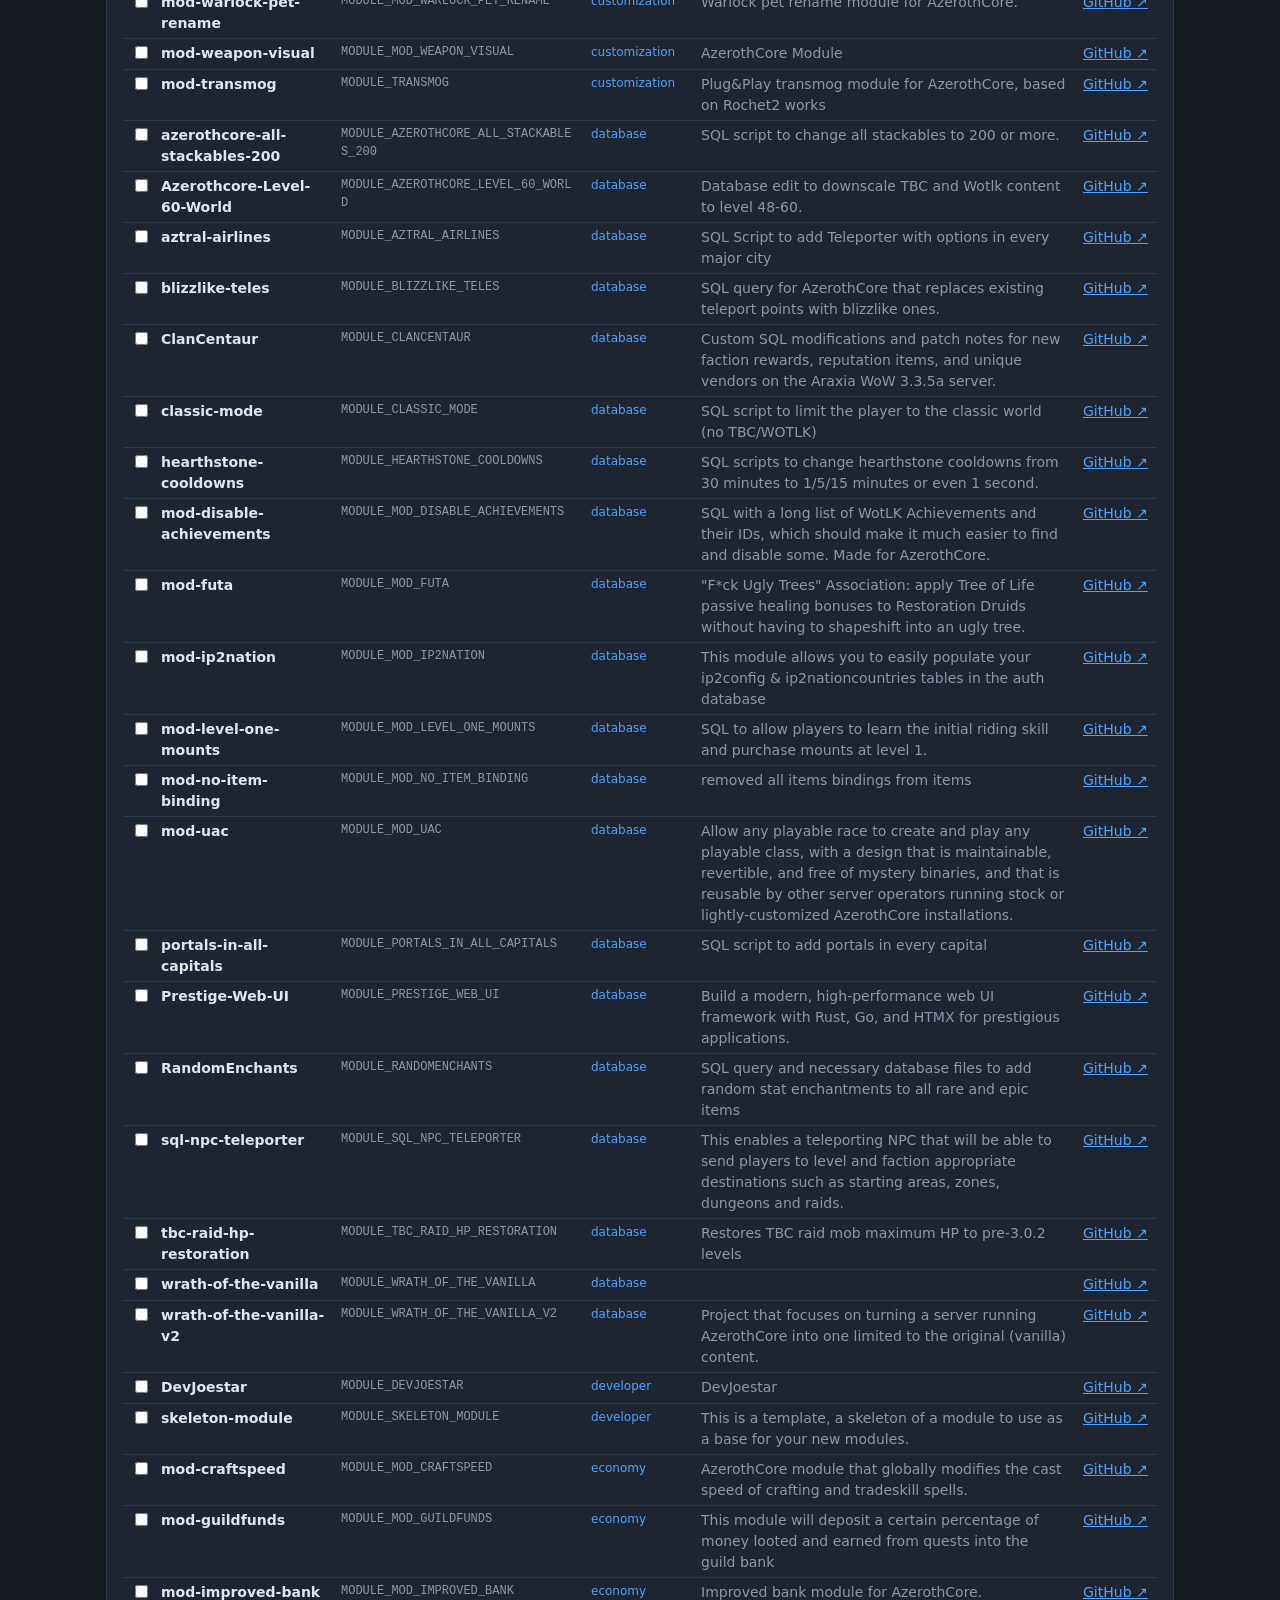
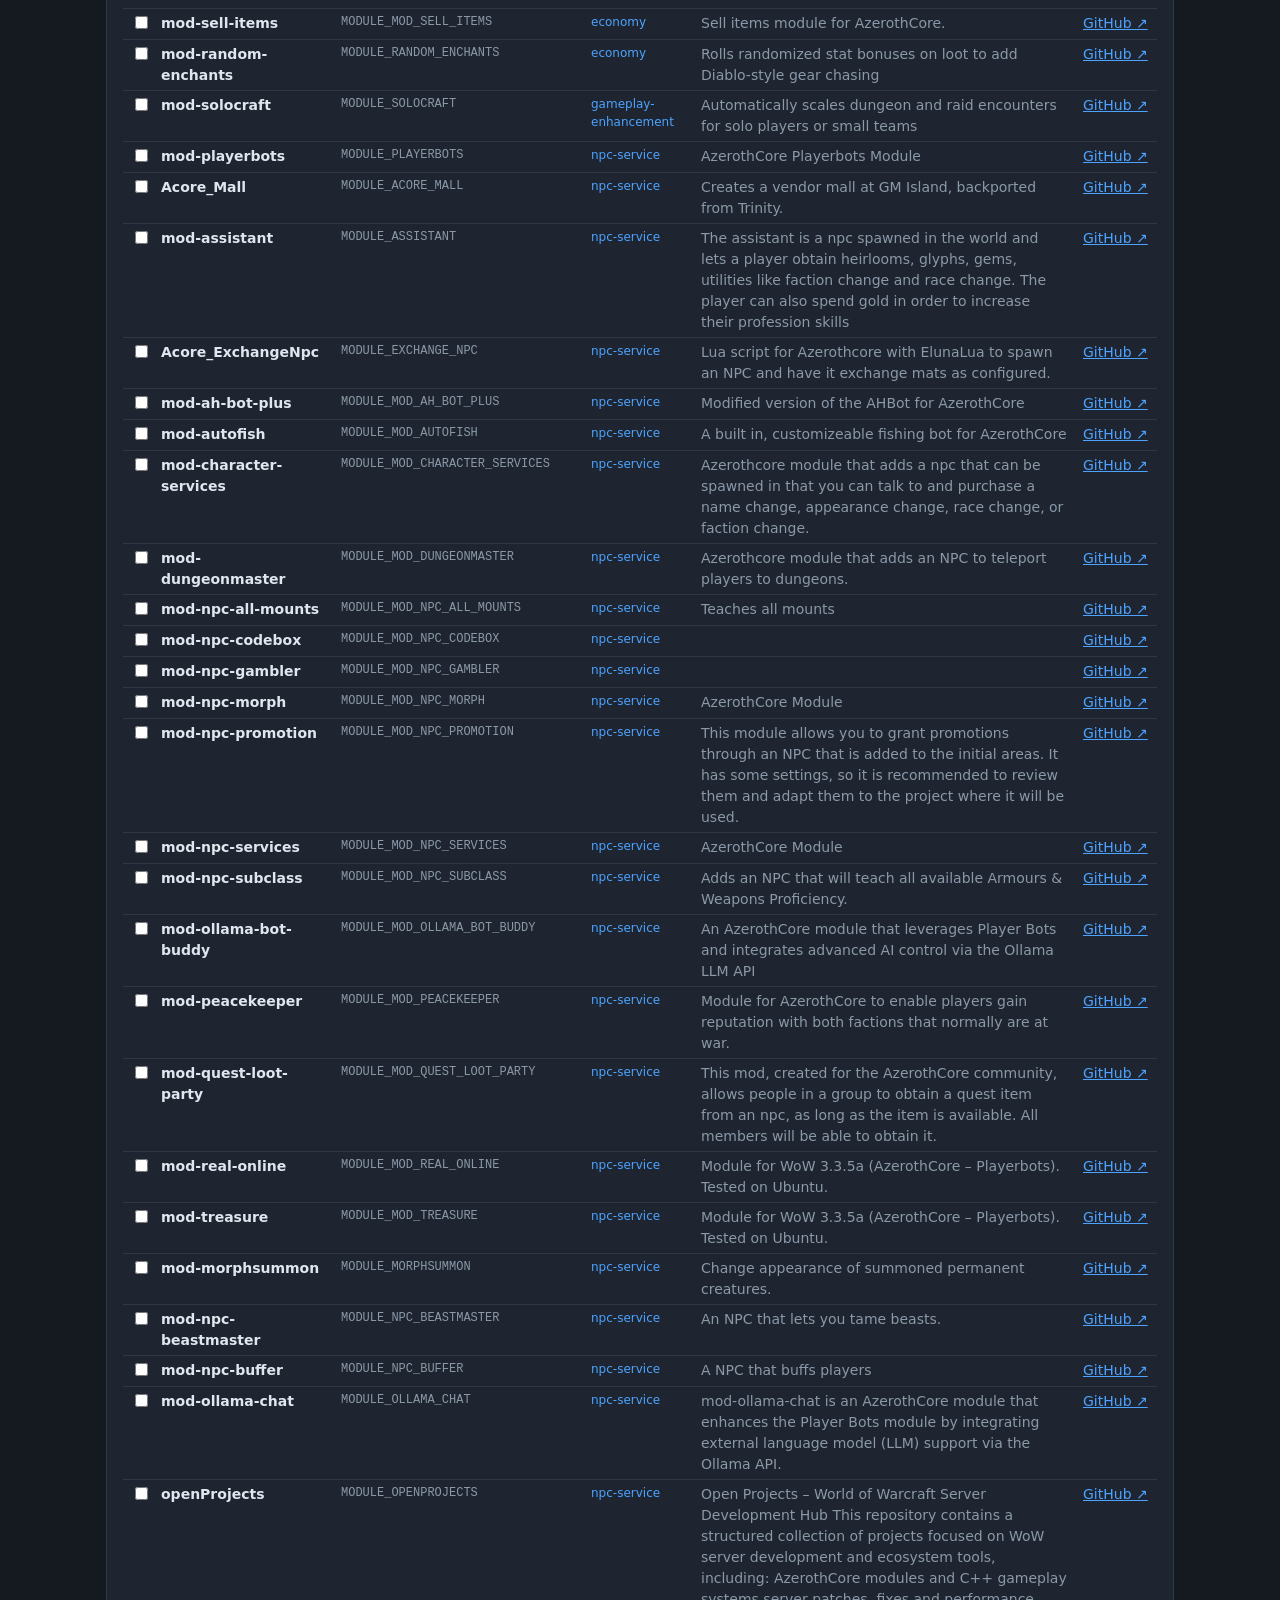
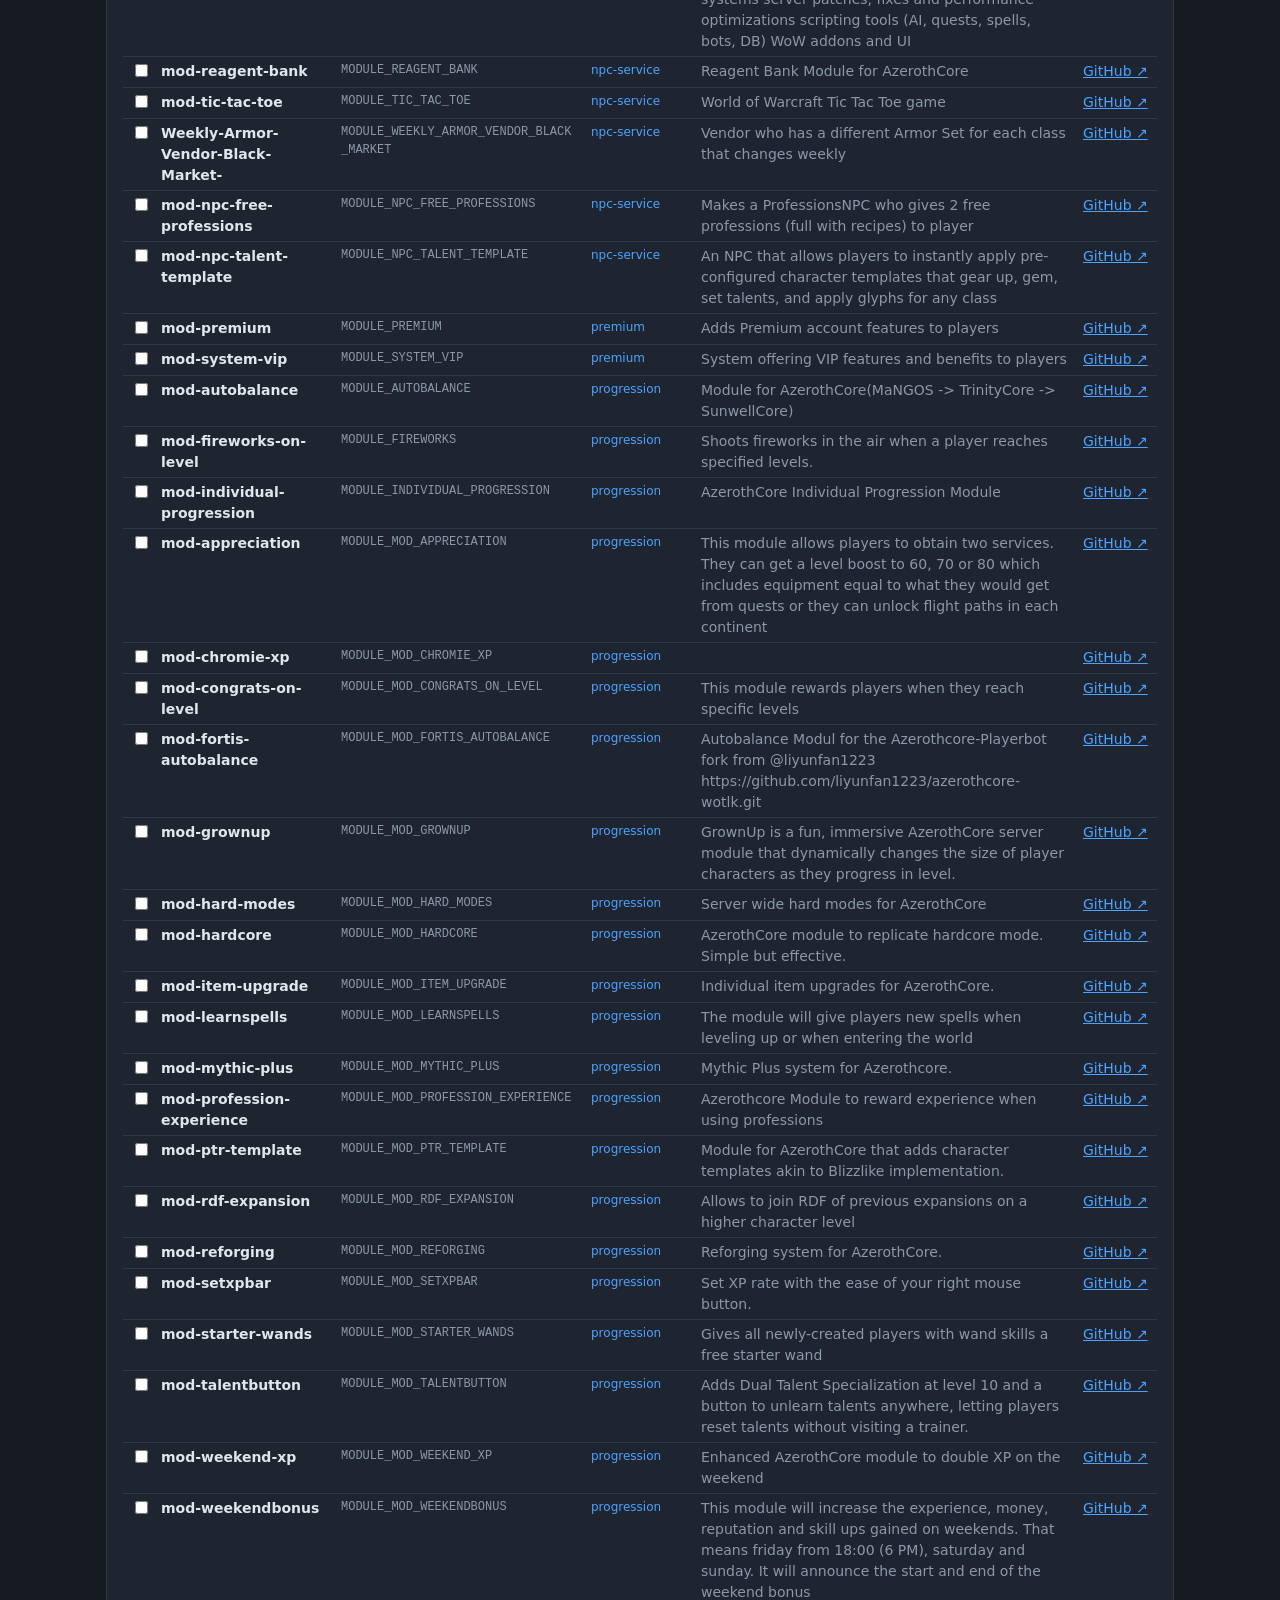
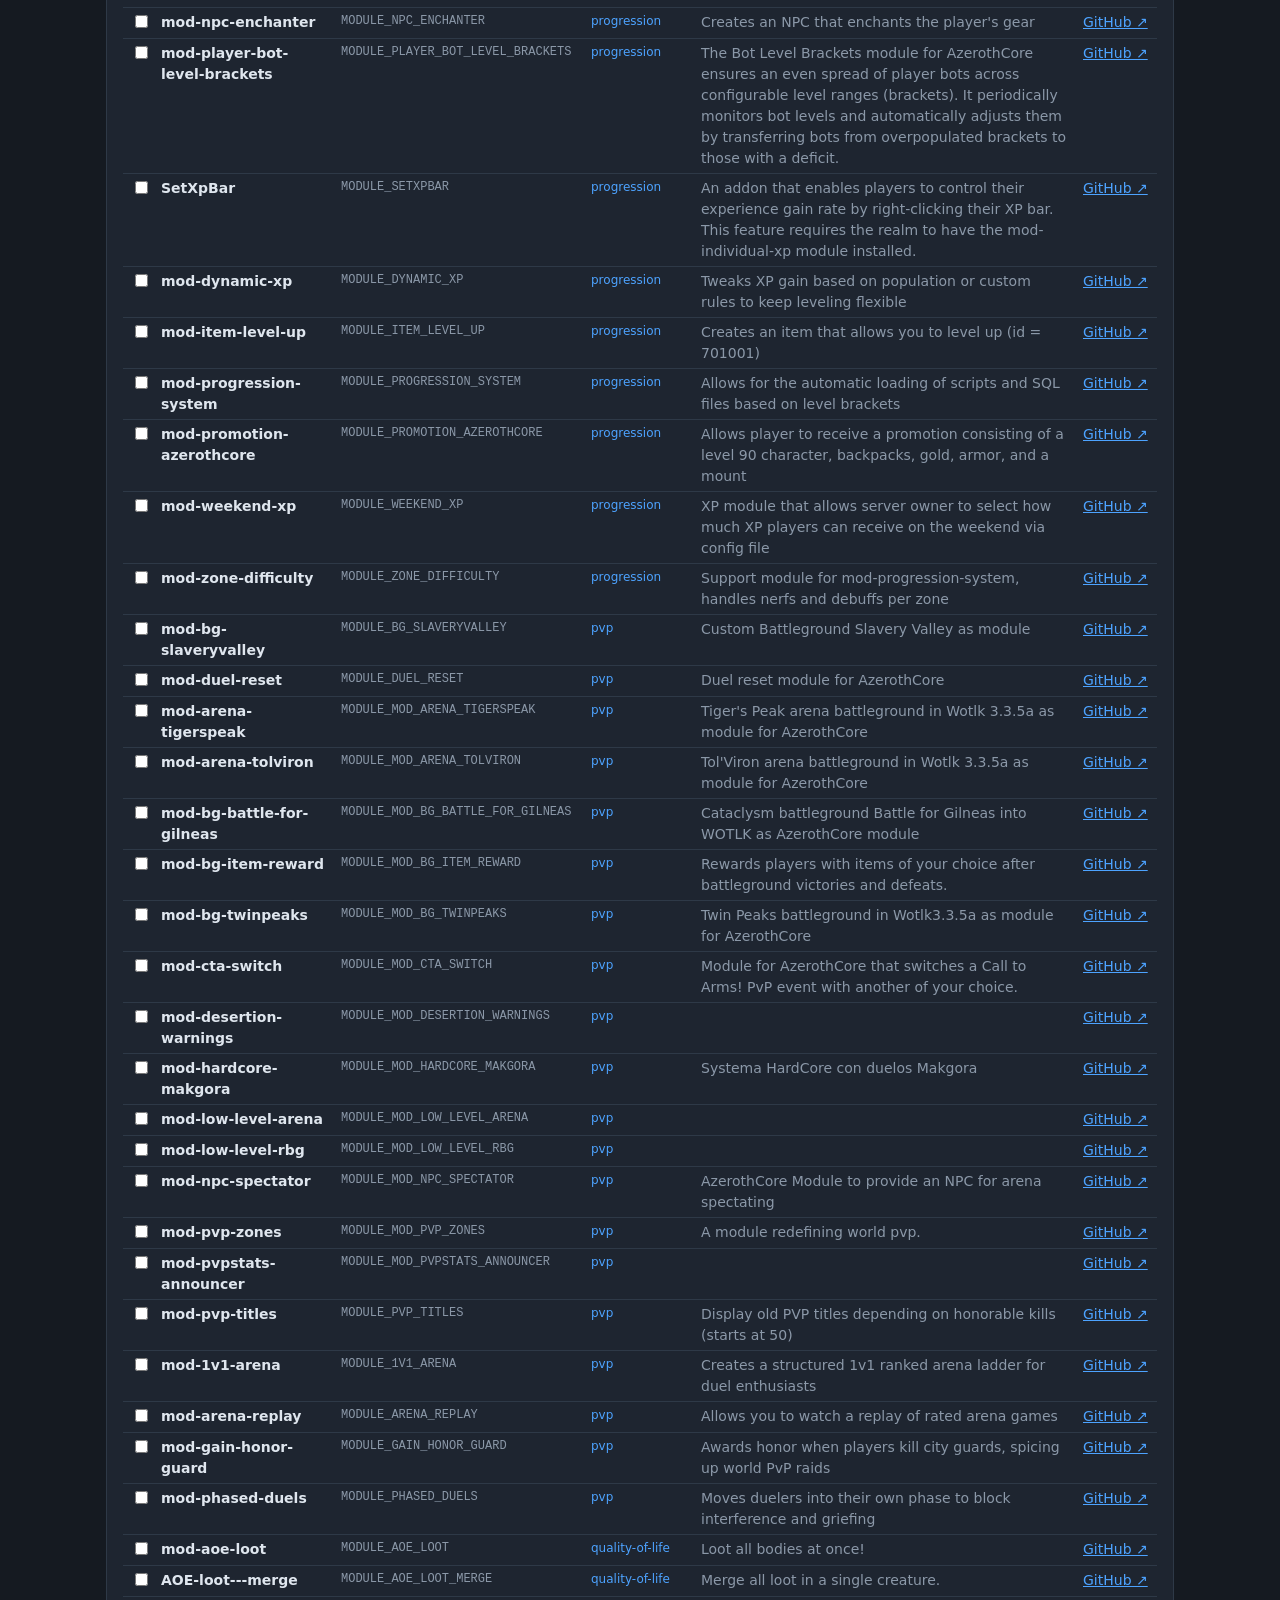
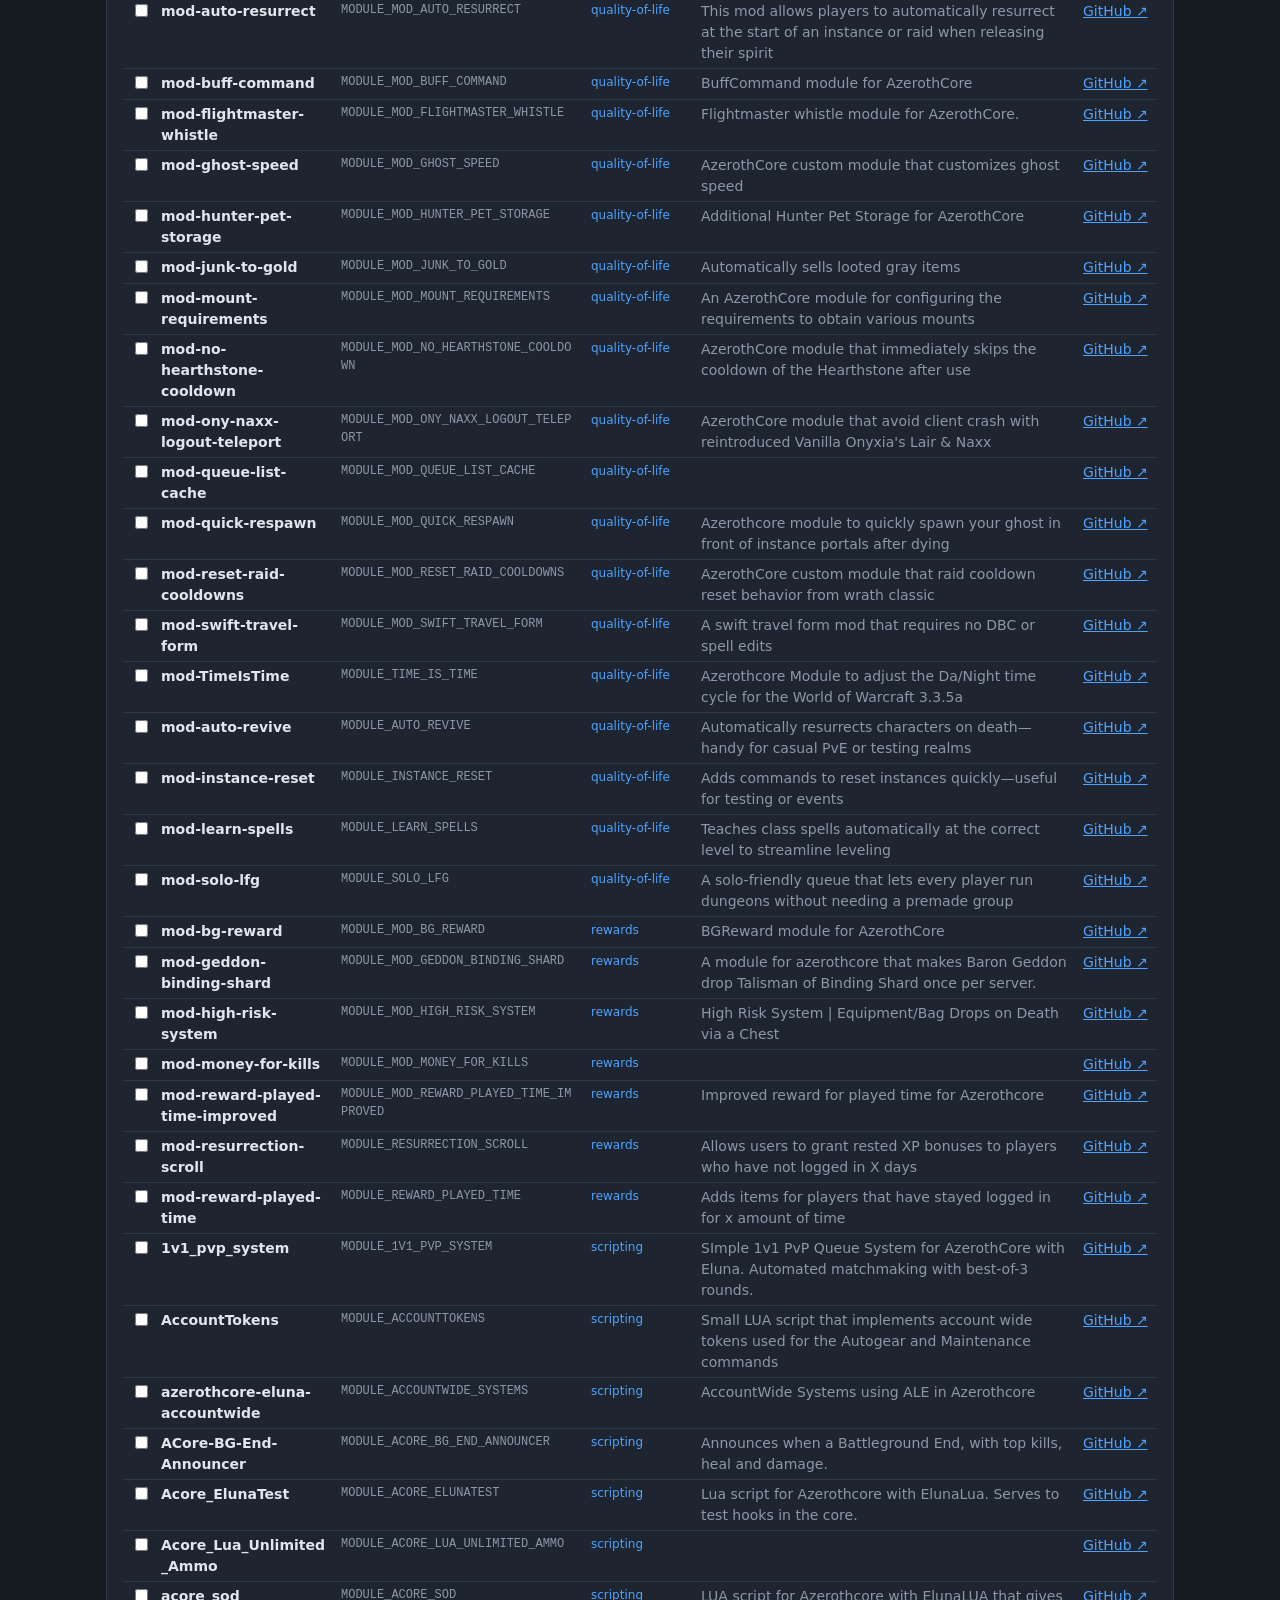
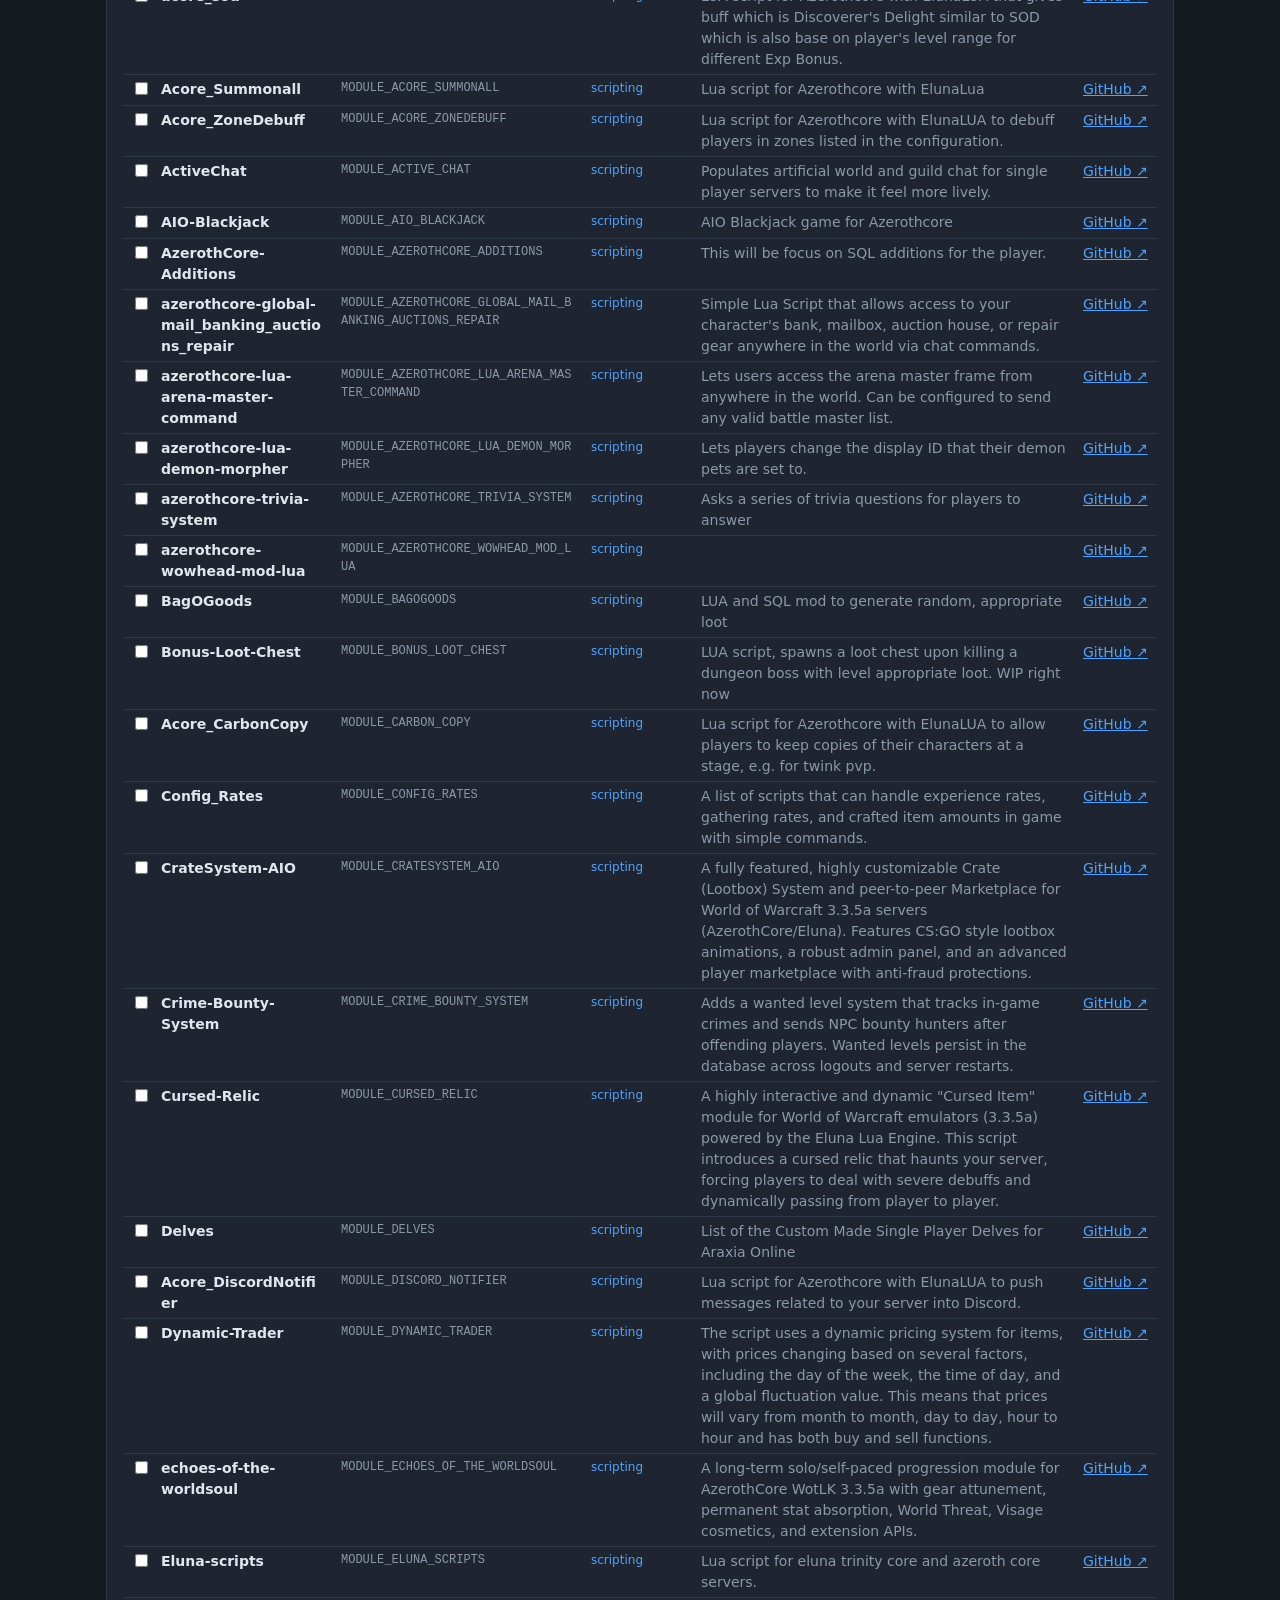
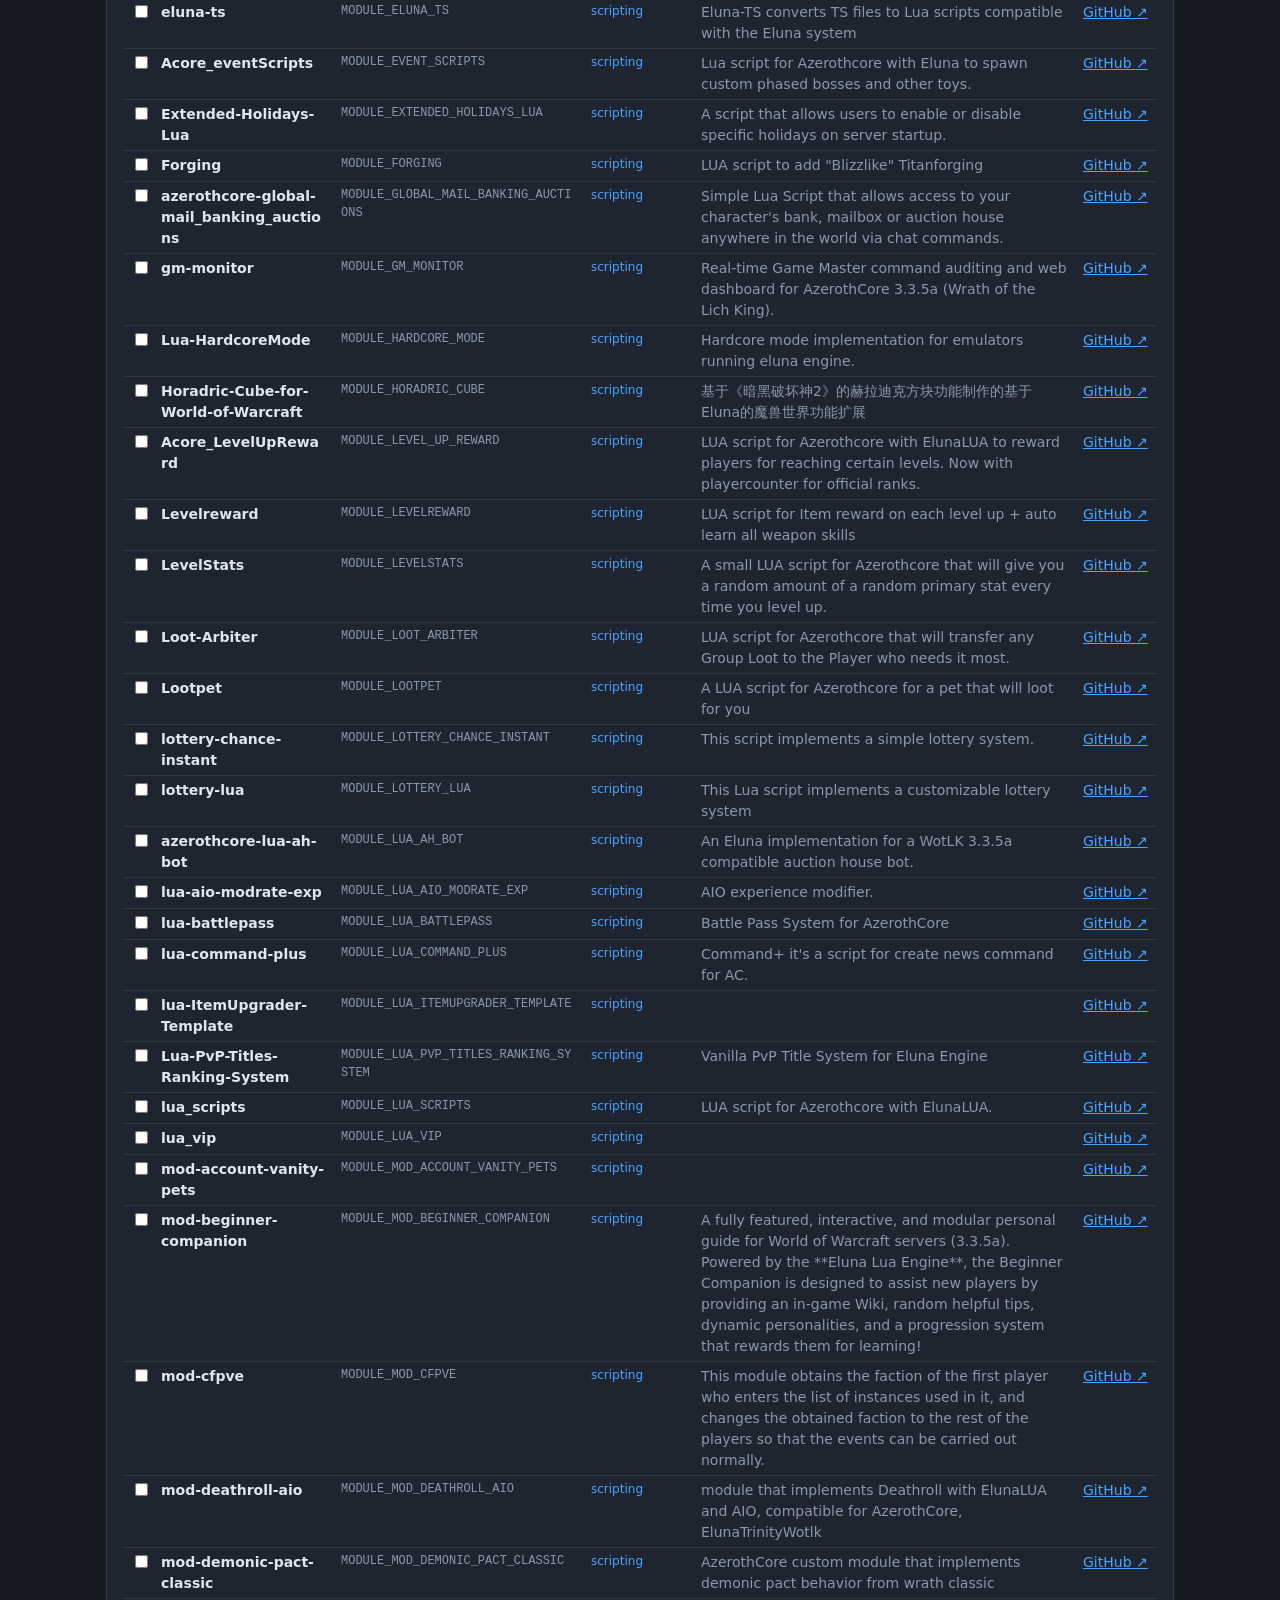
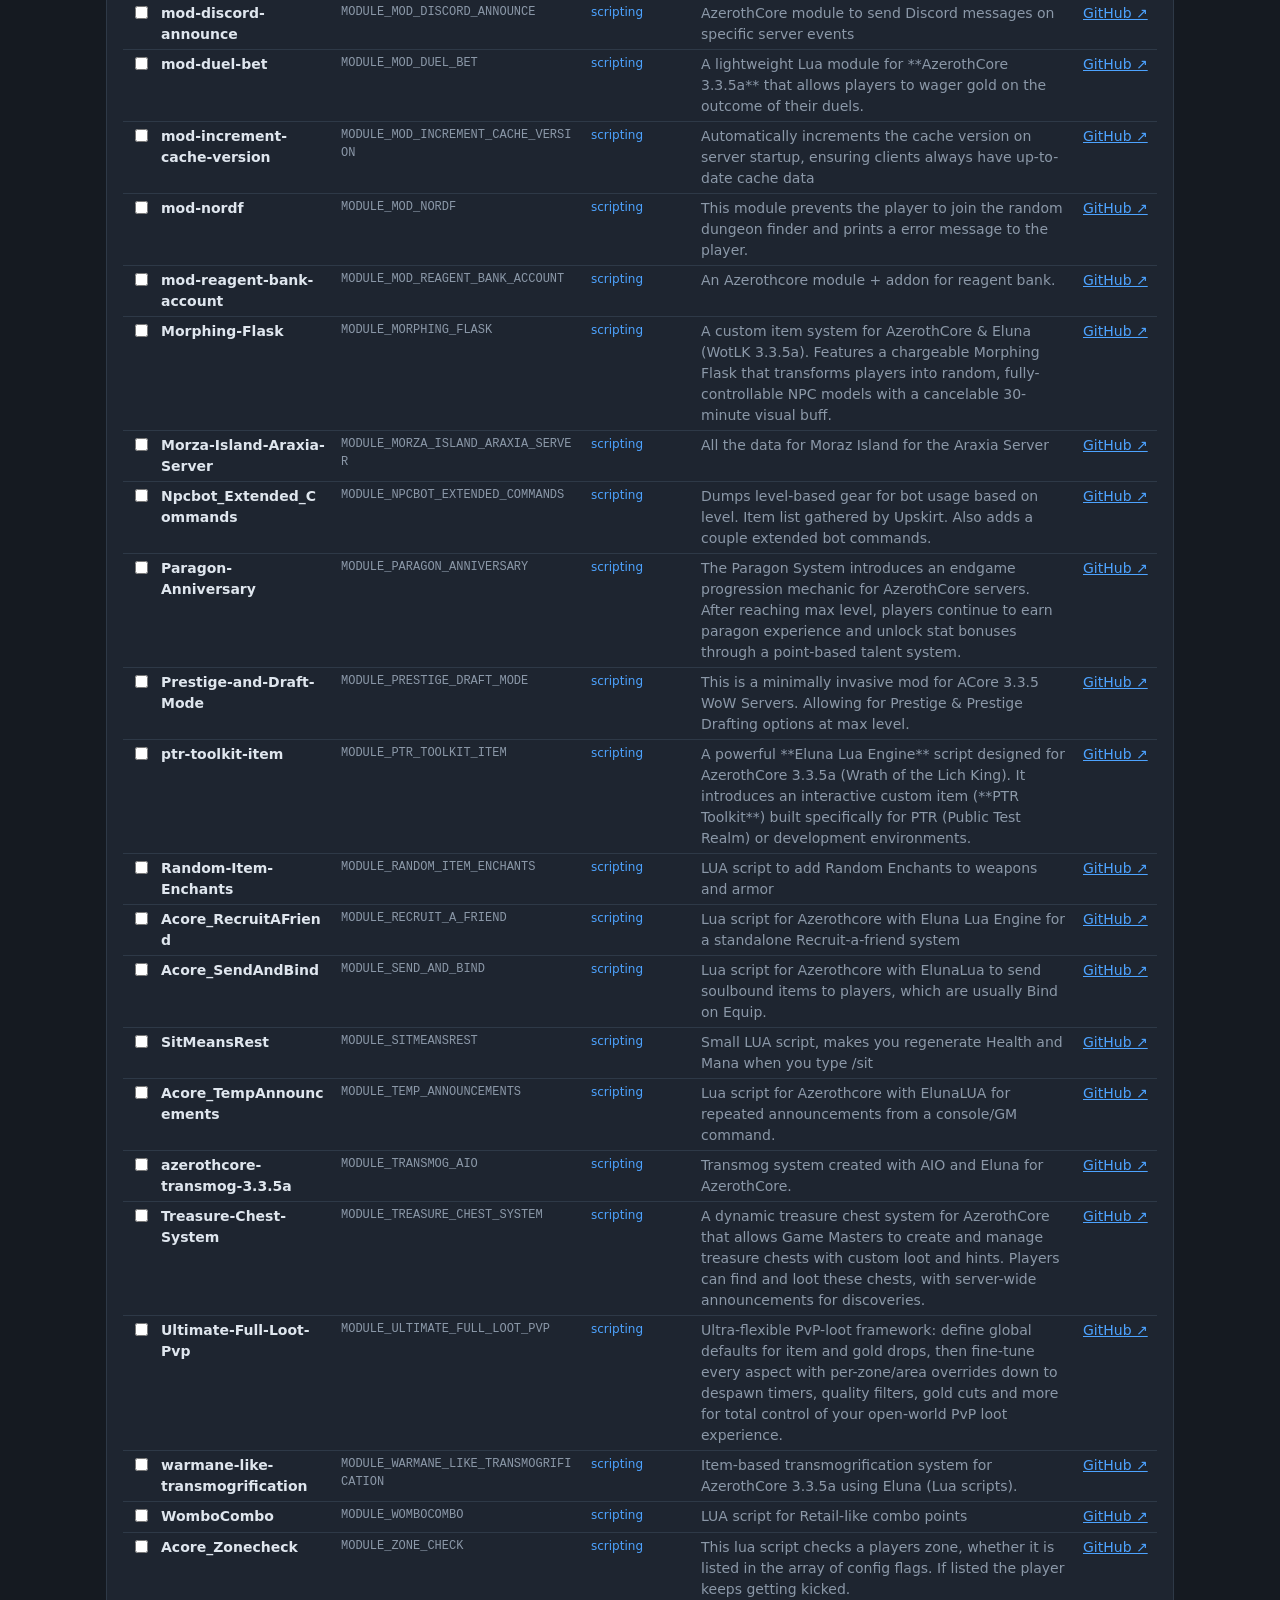
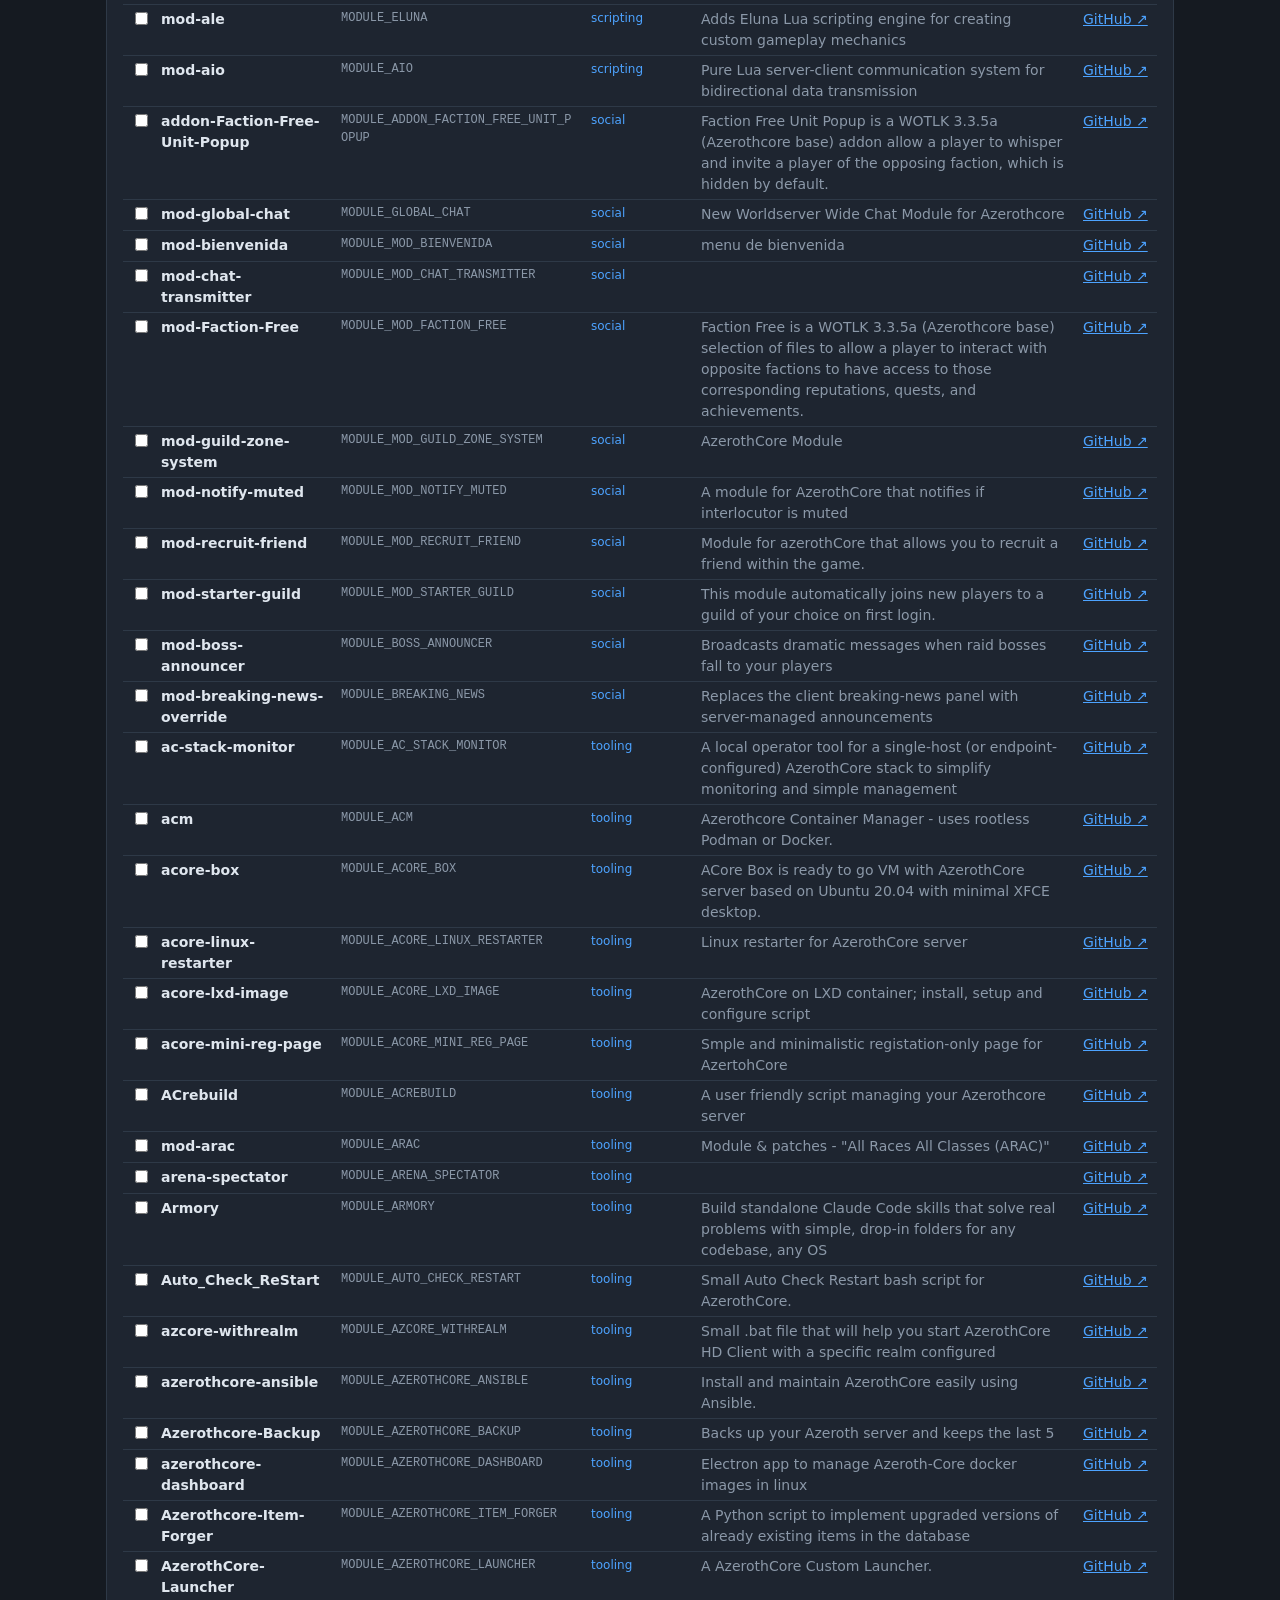
==== commit 2b85a311: "feat(config-ui): banner artwork atop the builder Adds img/config-builder-banner.jpg and renders it a" ====
--- a/tools/config-ui/index.html
+++ b/tools/config-ui/index.html
@@ -8,6 +8,7 @@
 </head>
 <body>
 <header>
+  <img id="banner" alt="RealmMaster Configuration Builder" hidden>
   <div class="header-top">
     <h1>RealmMaster Config Builder</h1>
     <a href="https://github.com/uprightbass360/AzerothCore-RealmMaster" target="_blank" rel="noopener">GitHub ↗</a>
--- a/tools/config-ui/style.css
+++ b/tools/config-ui/style.css
@@ -3,6 +3,7 @@
 body { margin:0; font:14px/1.5 system-ui, sans-serif; background:var(--bg); color:var(--fg); }
 header, nav, main { max-width:1100px; margin:0 auto; padding:0 16px; }
 header { padding-top:16px; }
+#banner { display:block; width:100%; max-width:100%; border-radius:10px; border:1px solid var(--line); margin-bottom:14px; }
 h1 { font-size:20px; margin:0 0 8px; }
 .header-top { display:flex; align-items:baseline; justify-content:space-between; gap:12px; }
 #status { color:var(--dim); min-height:1.5em; }
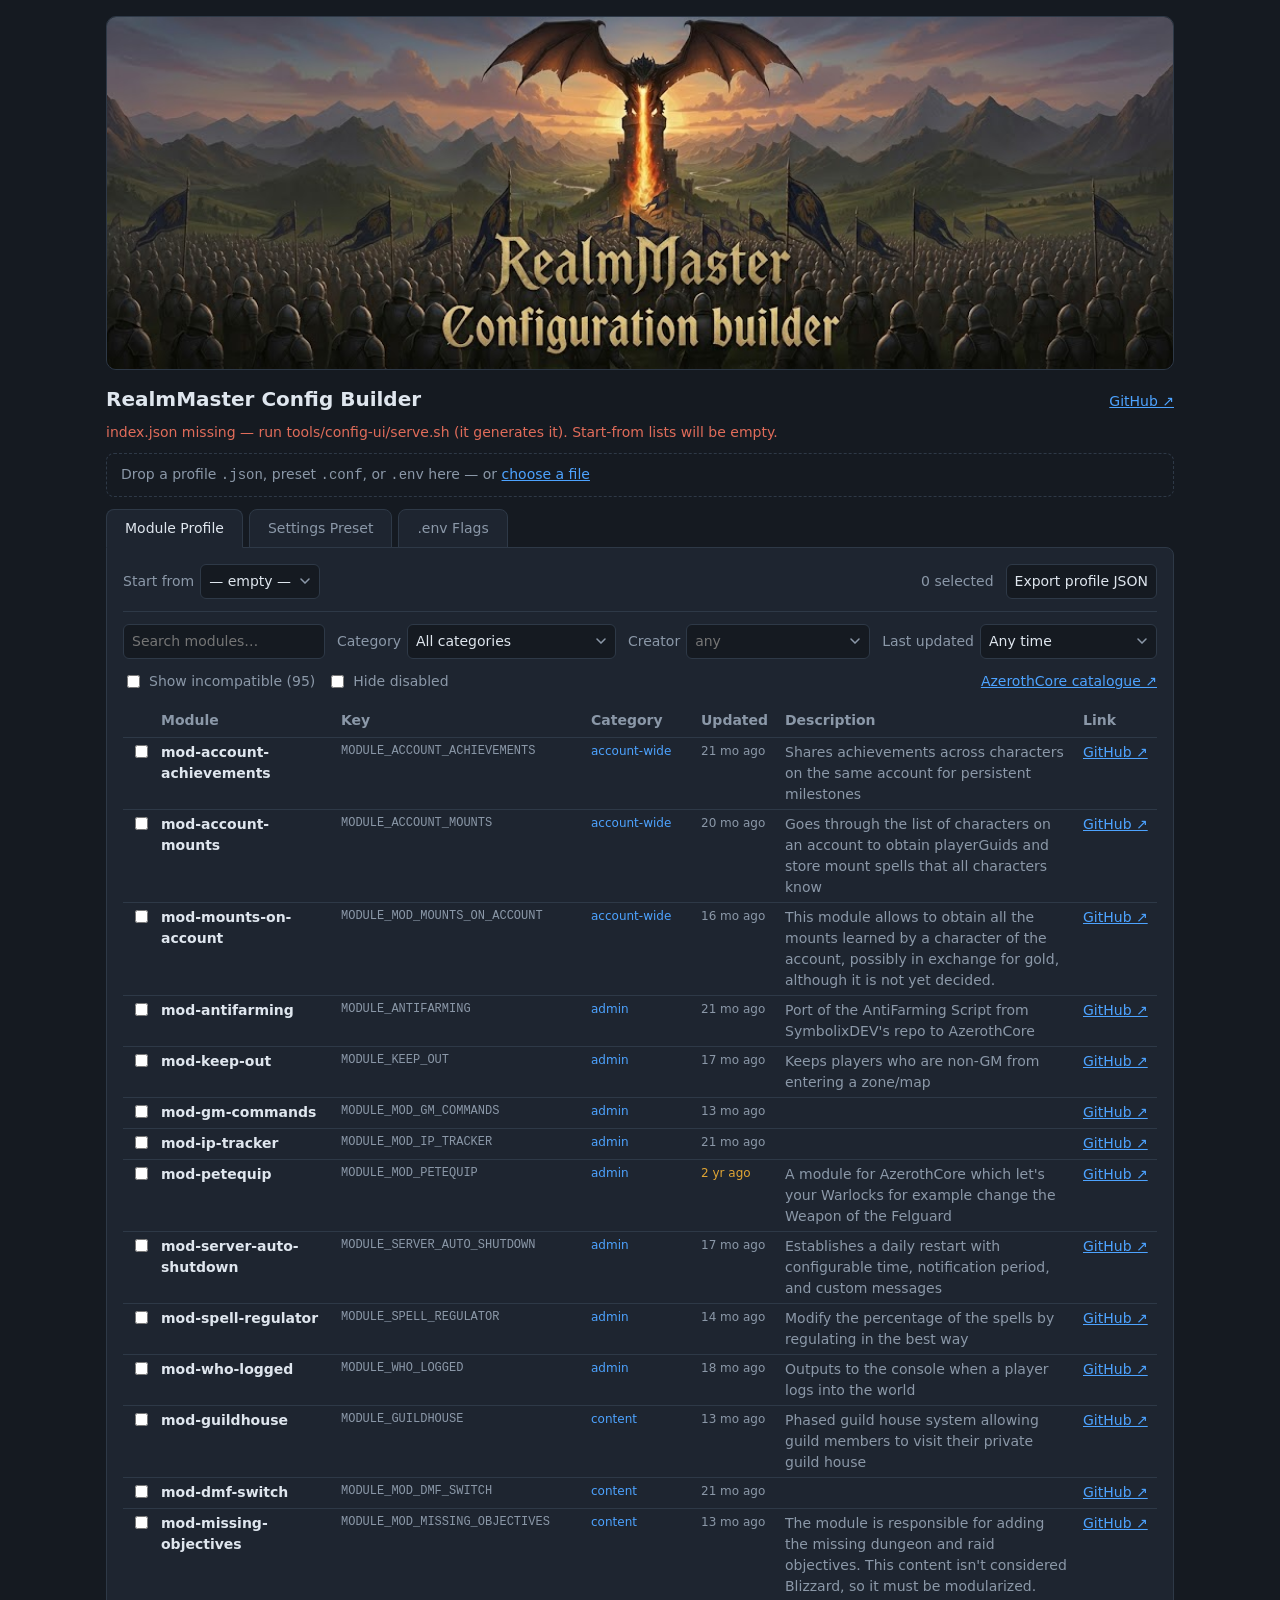
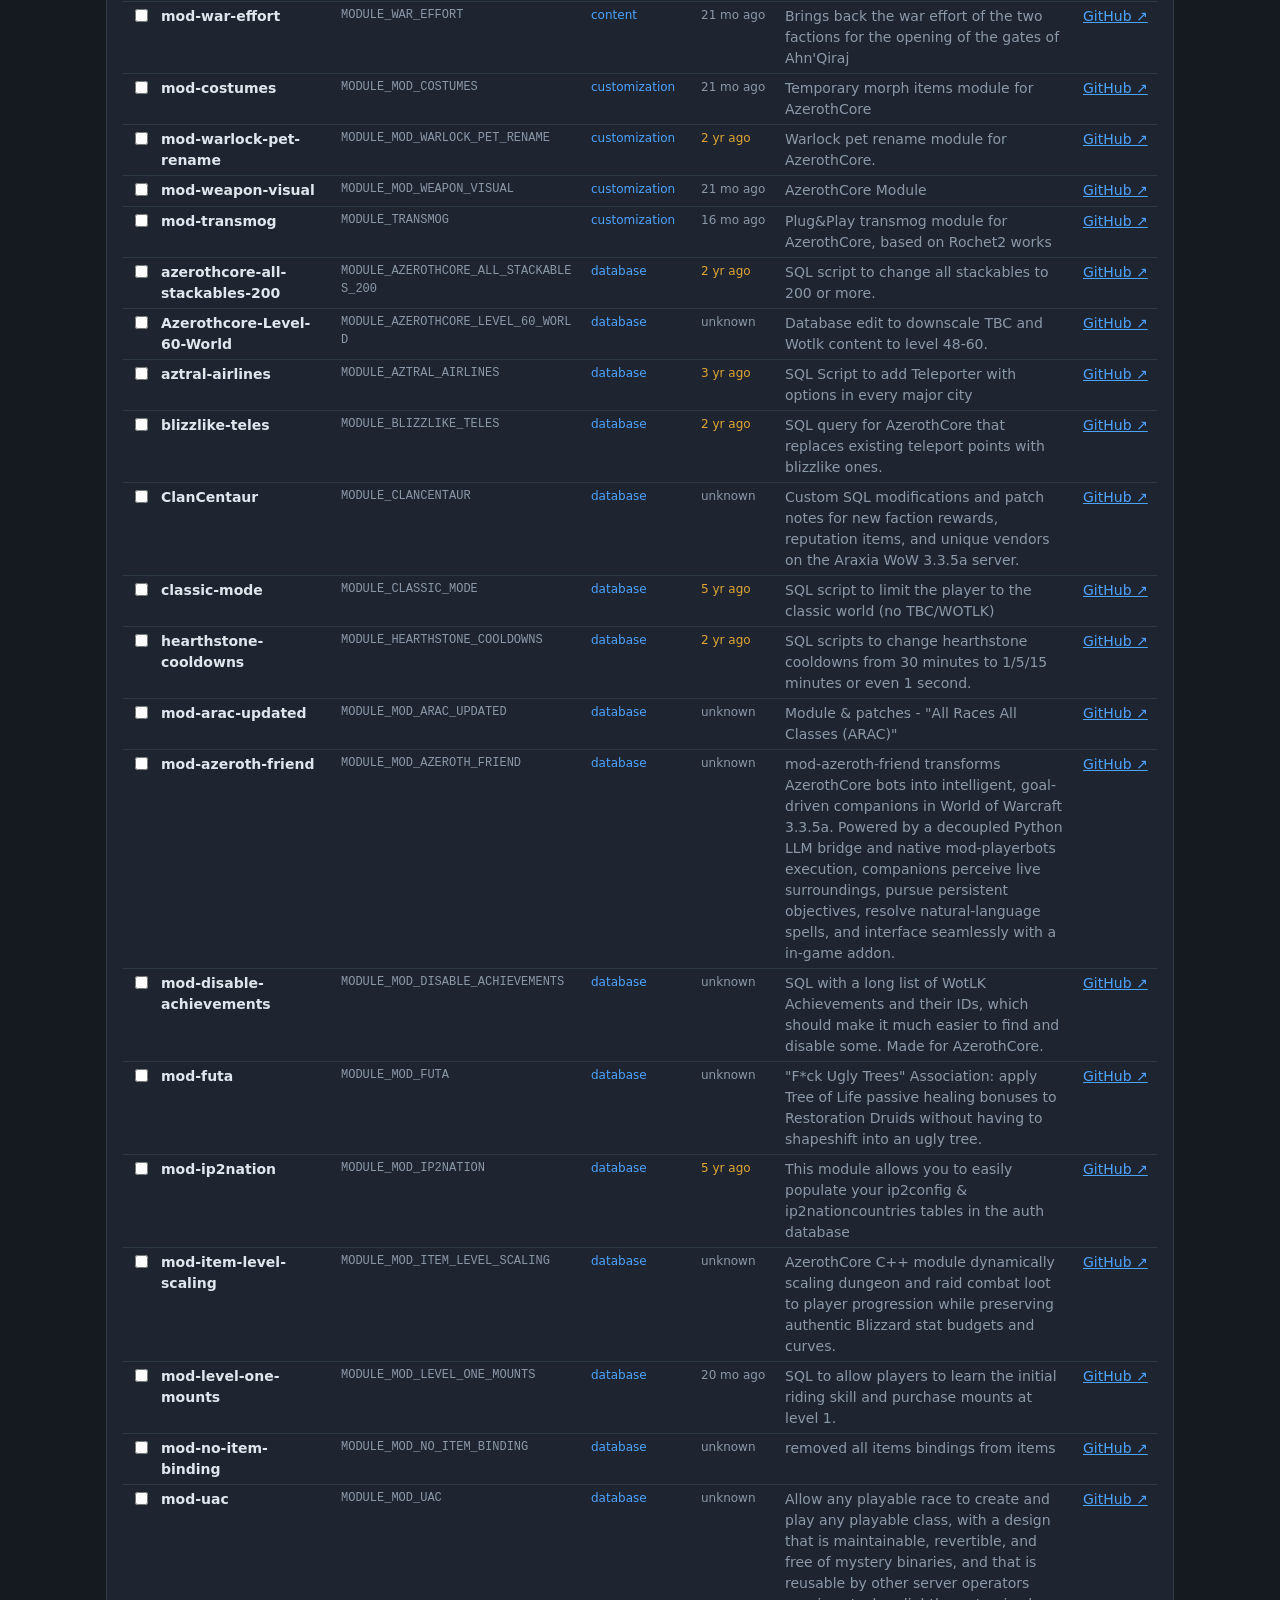
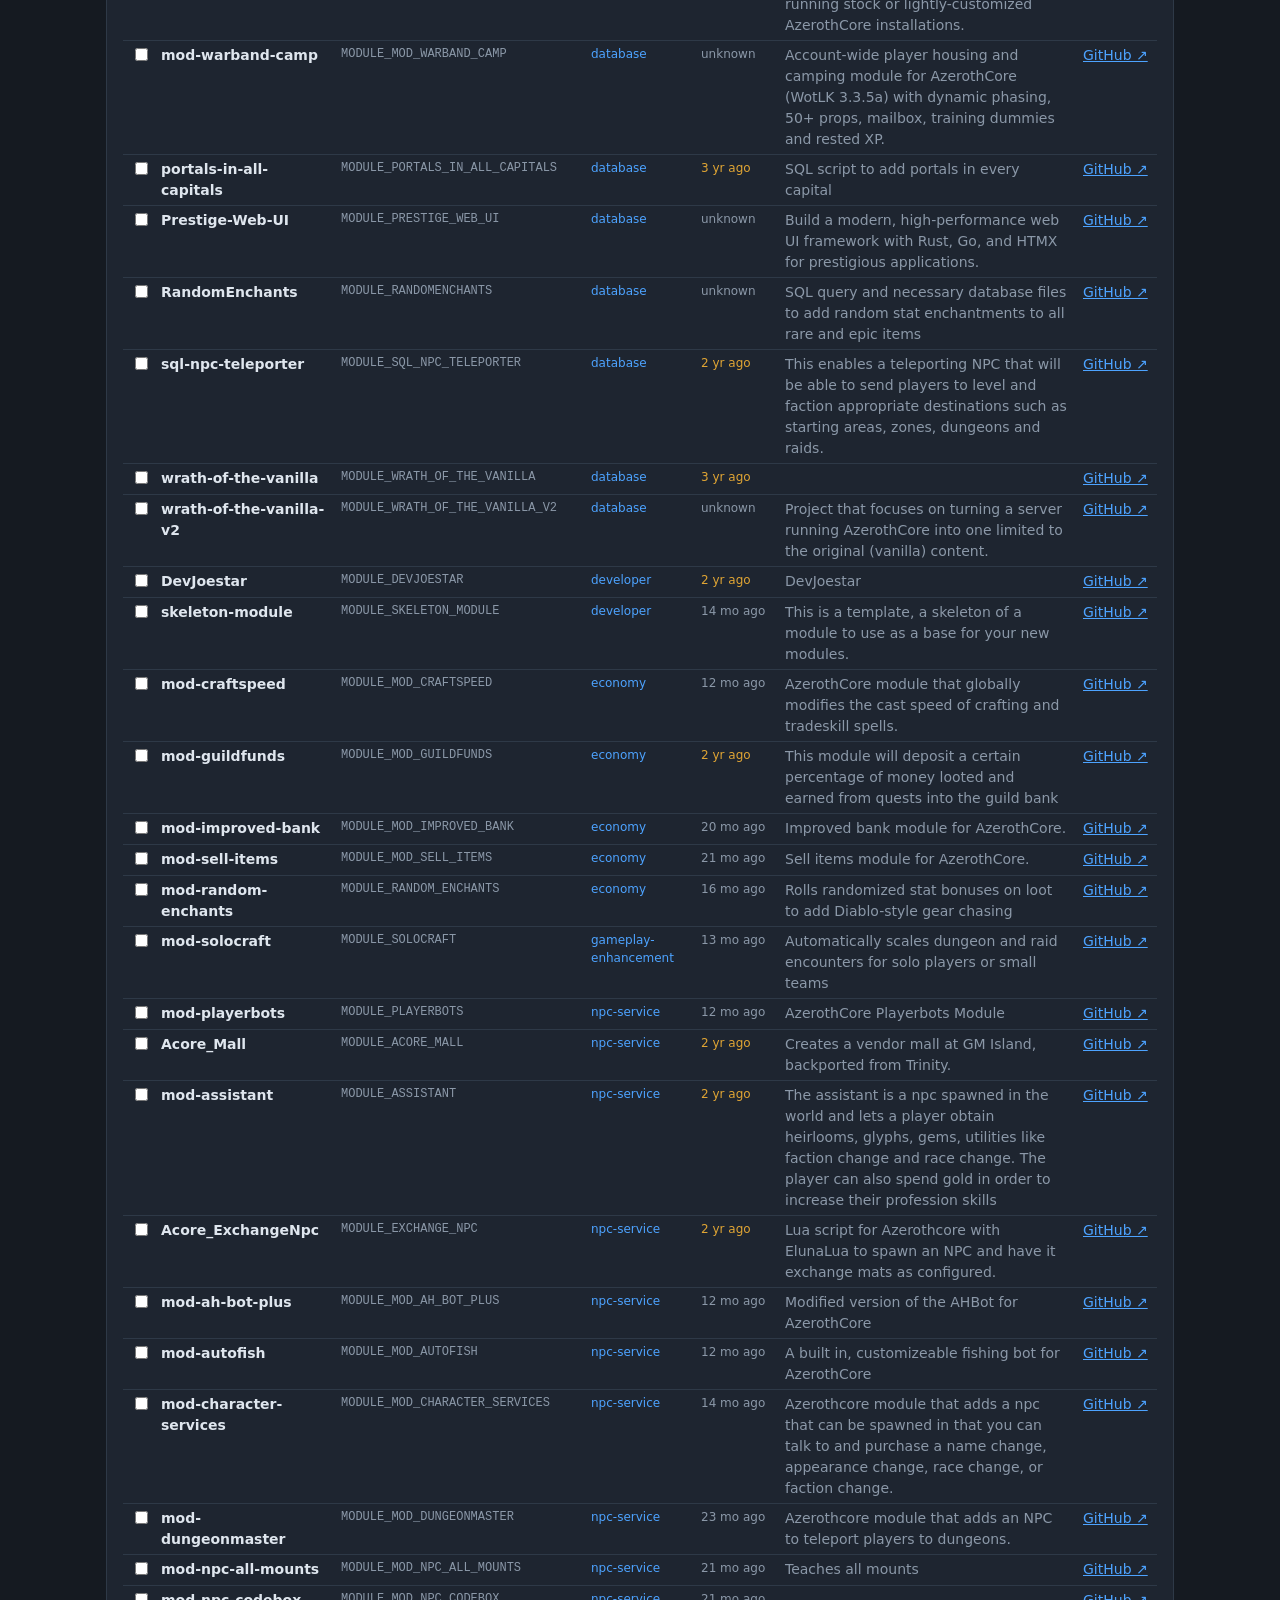
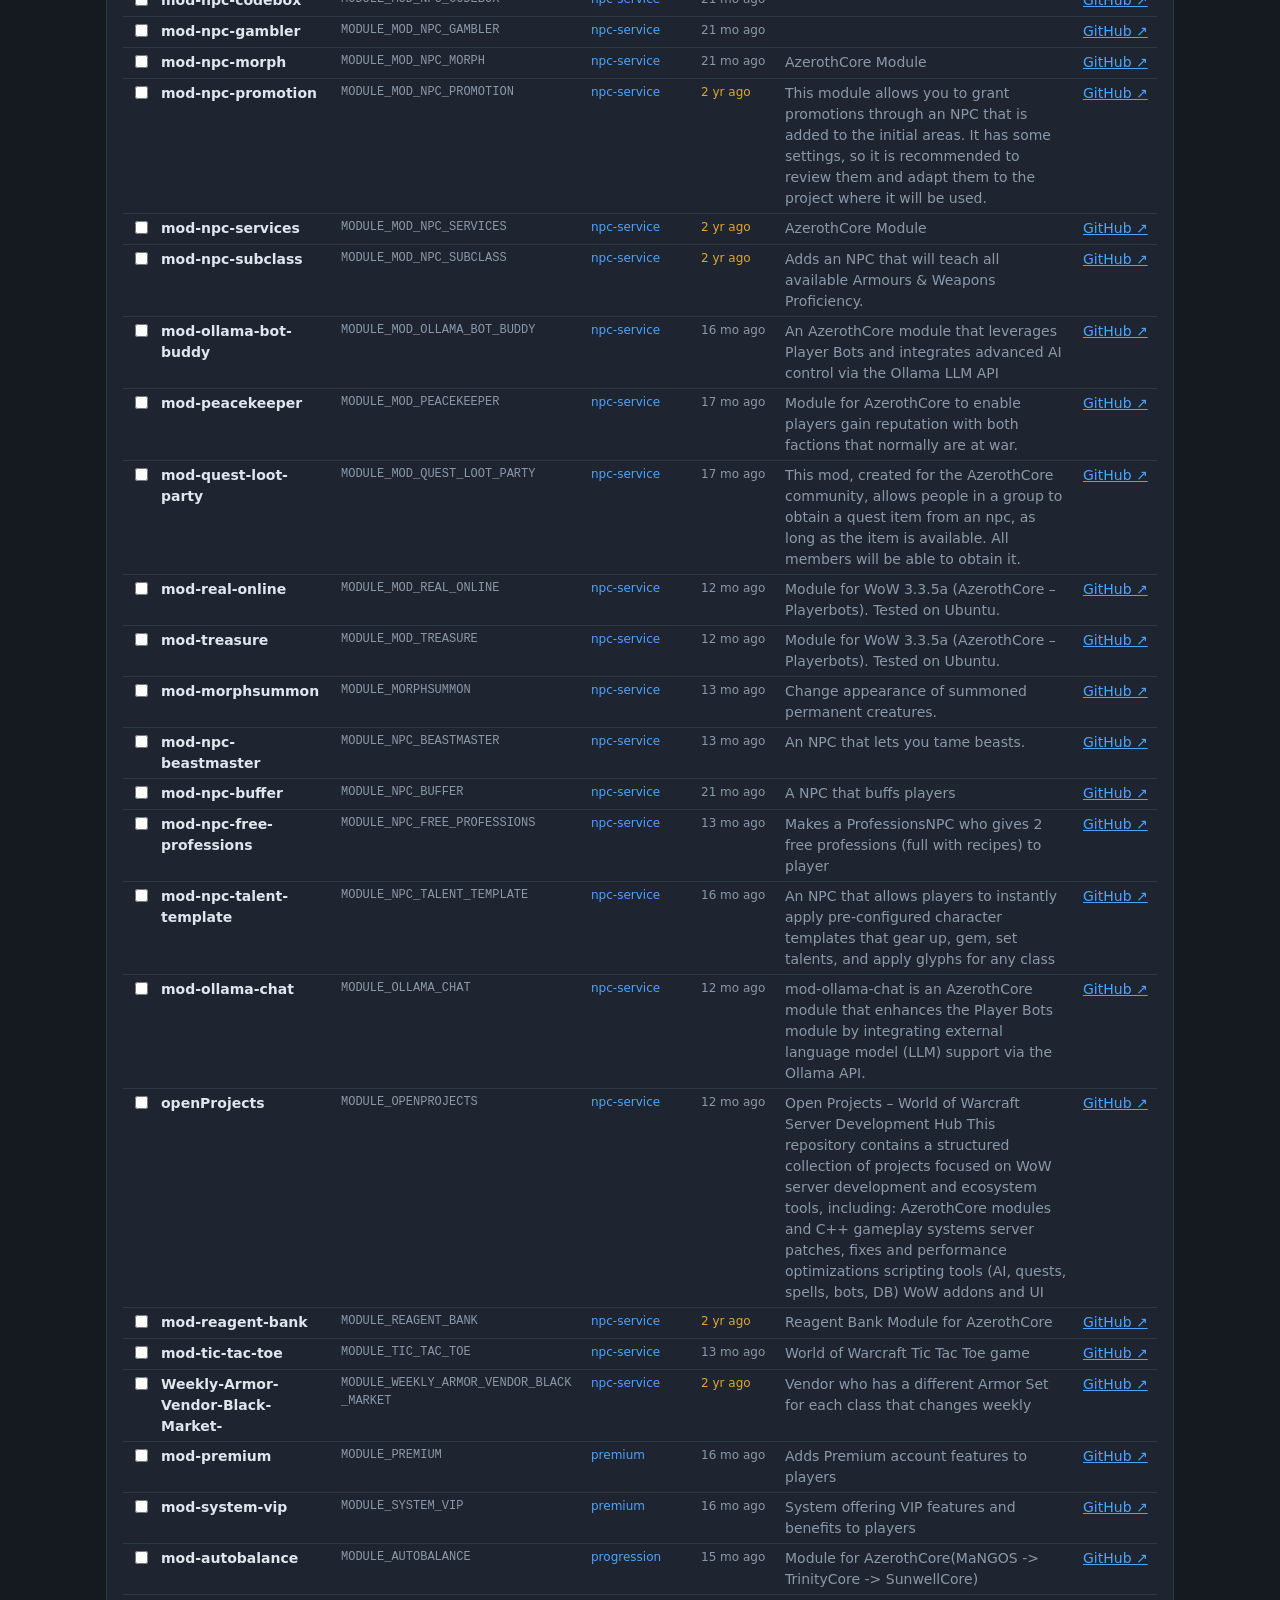
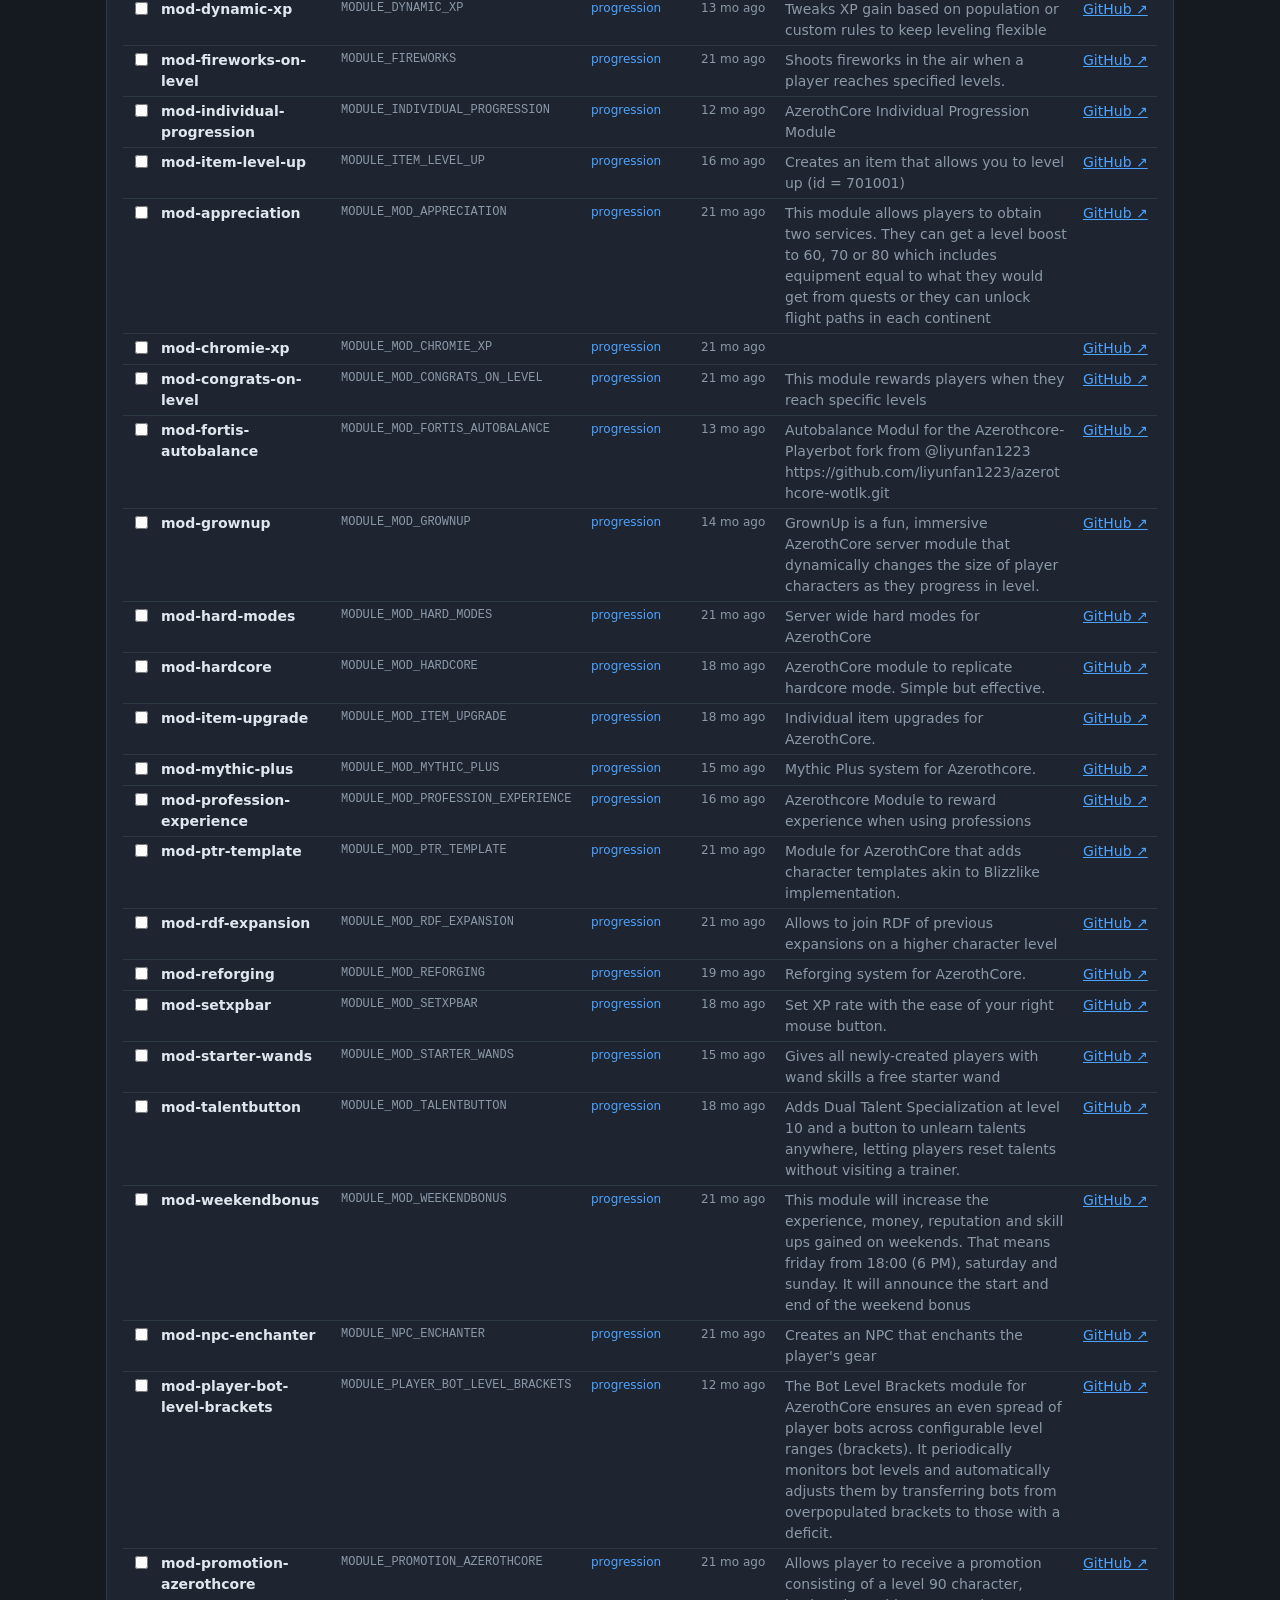
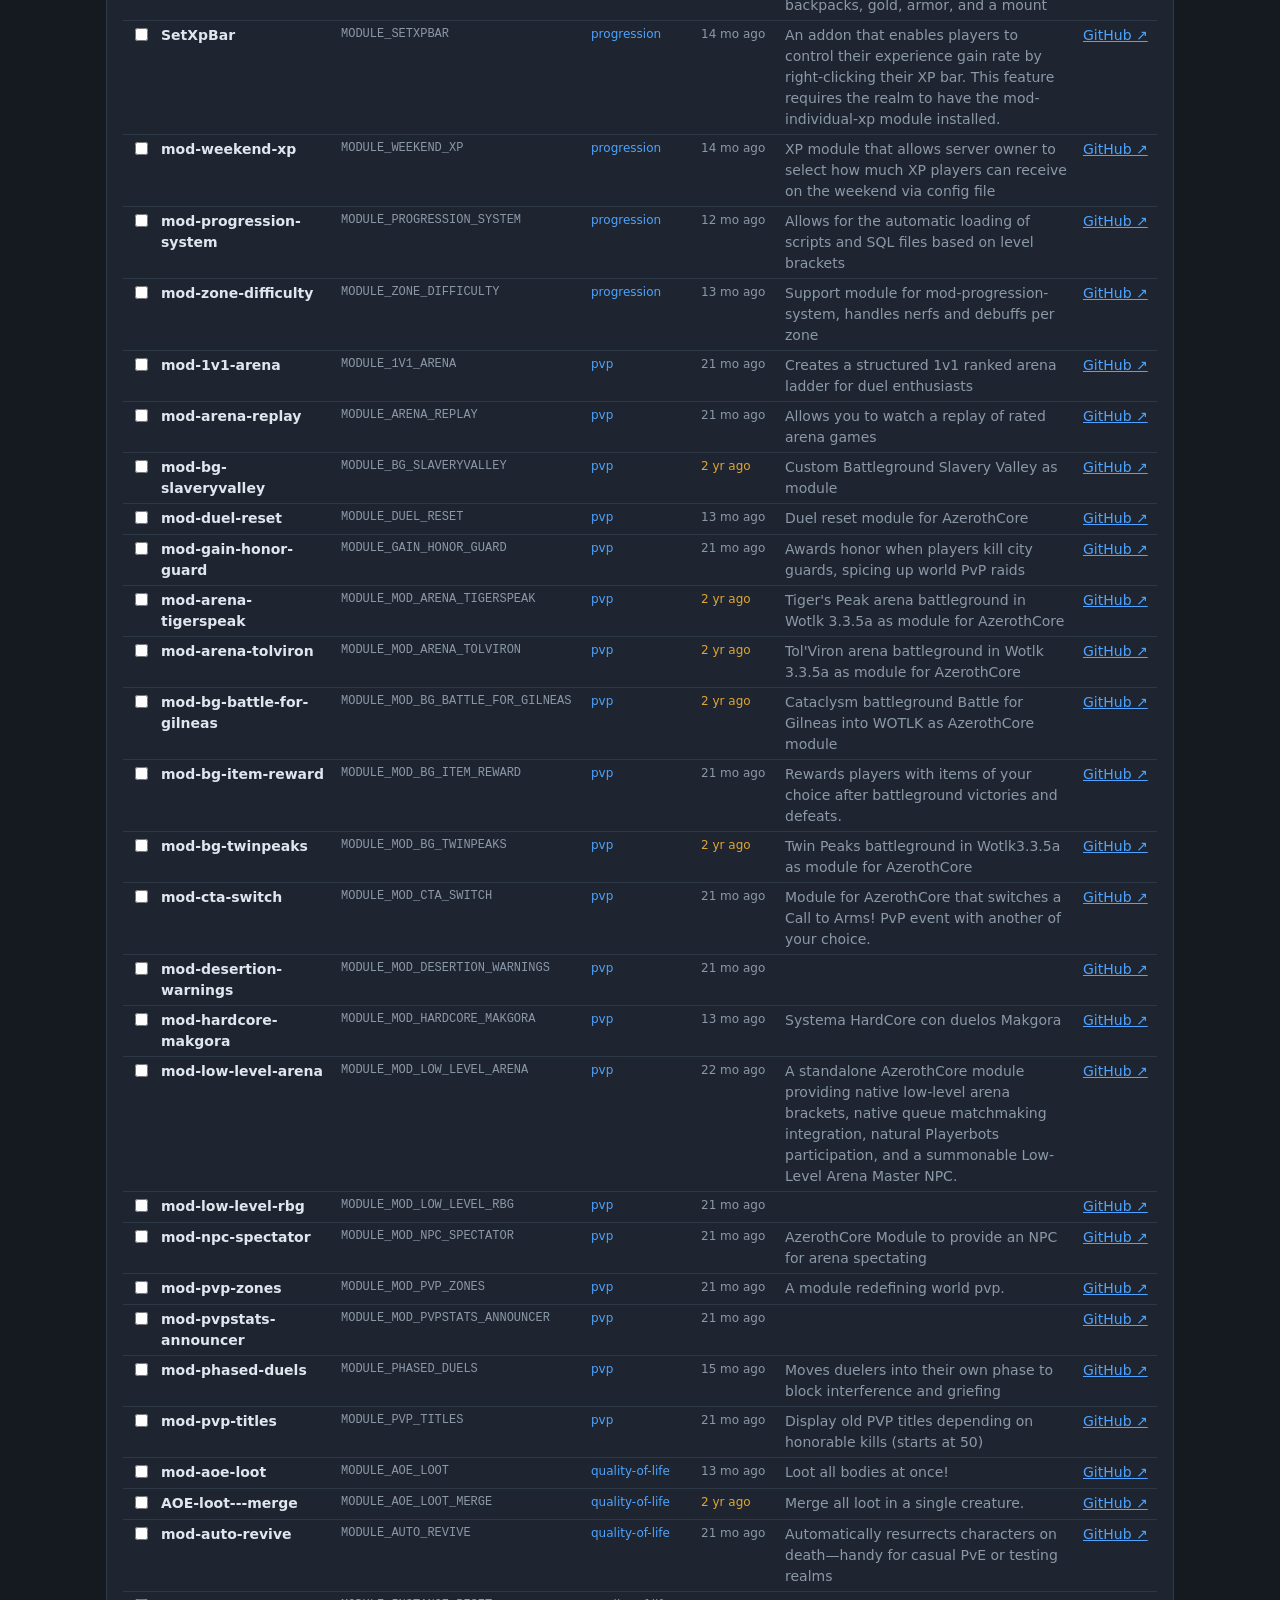
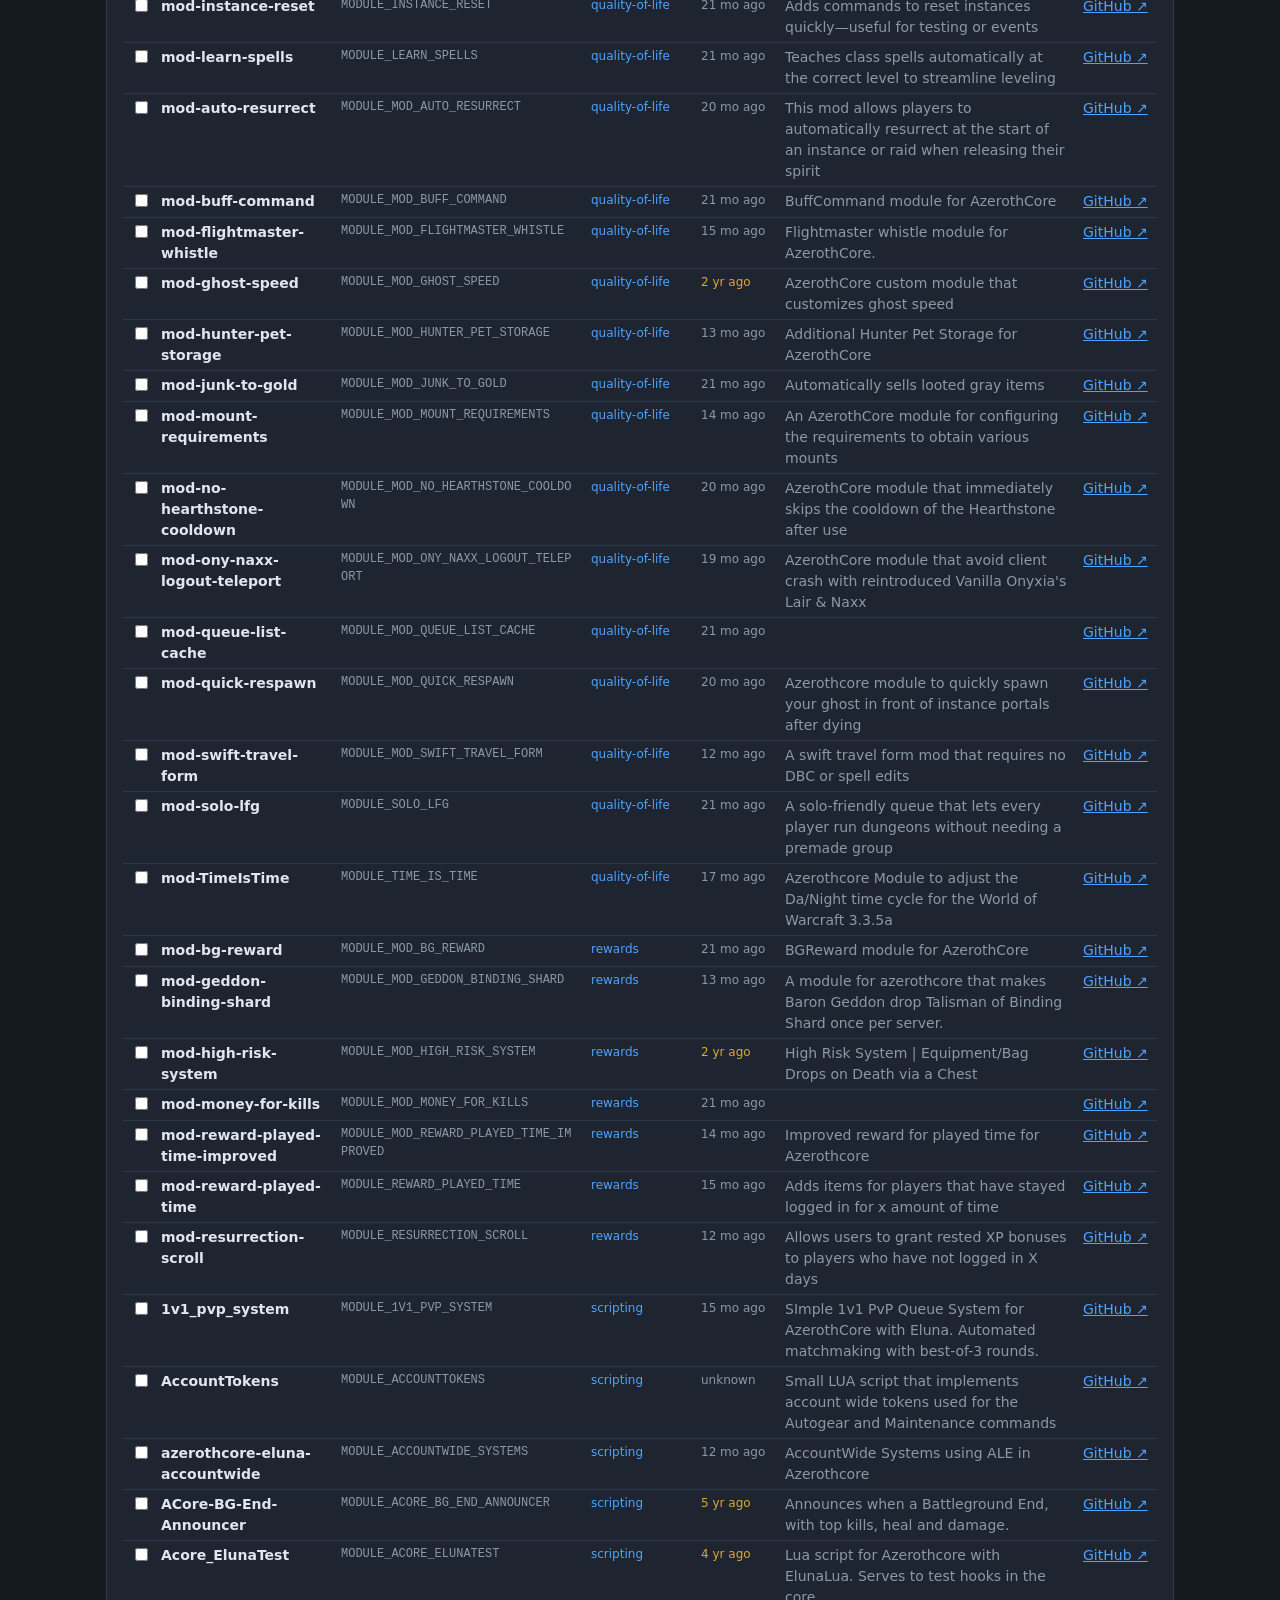
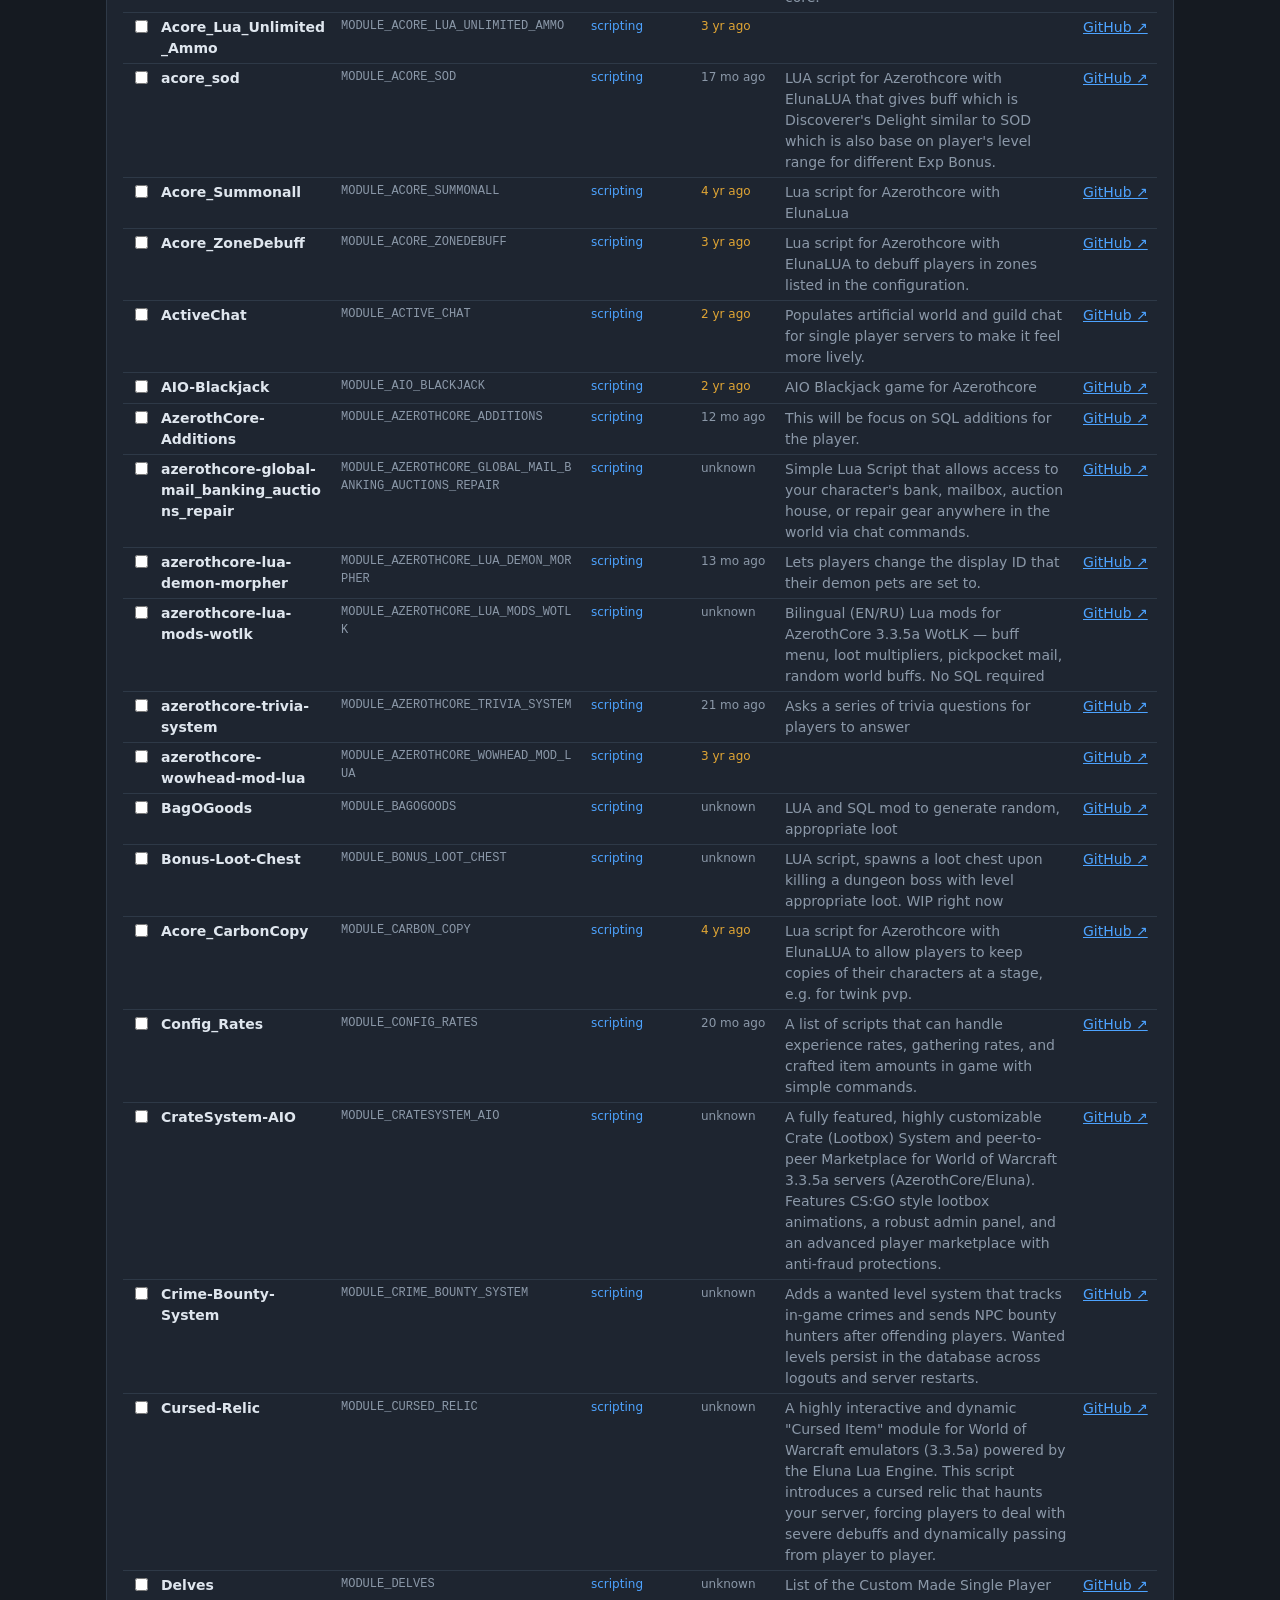
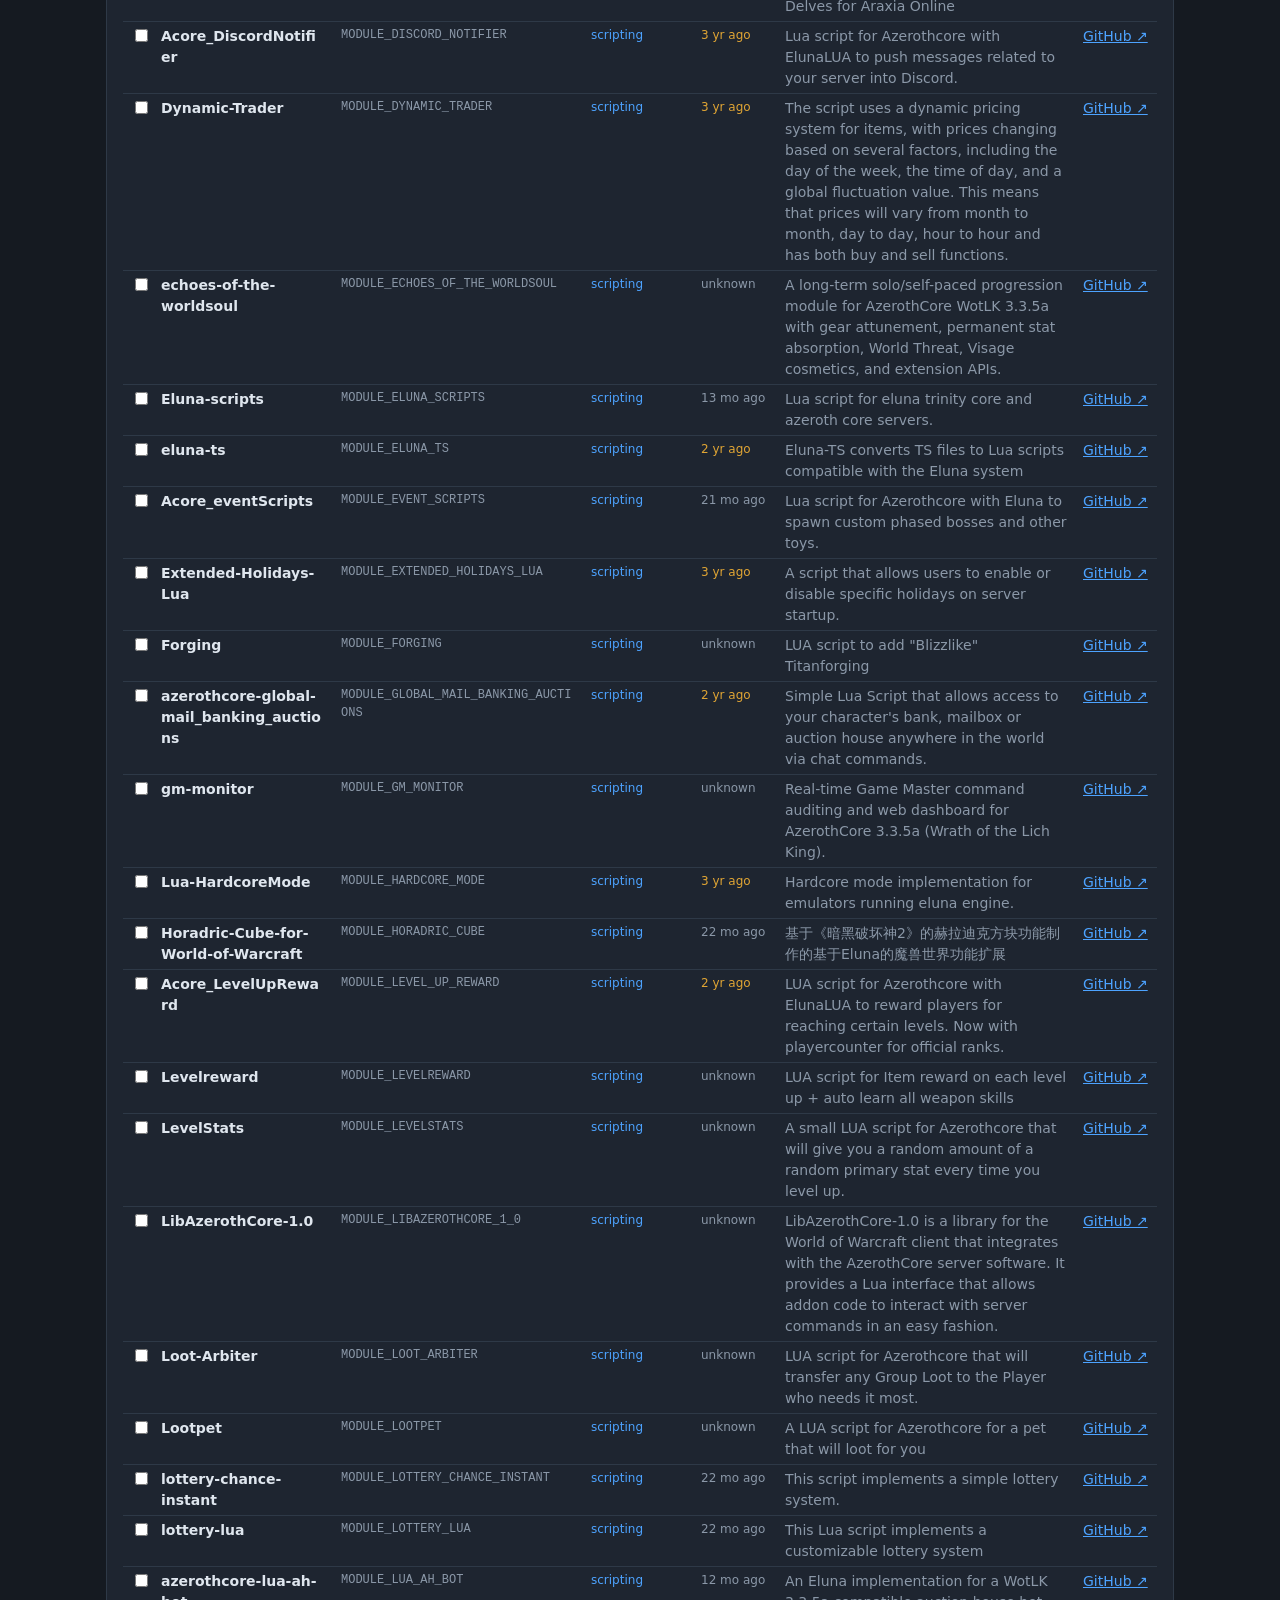
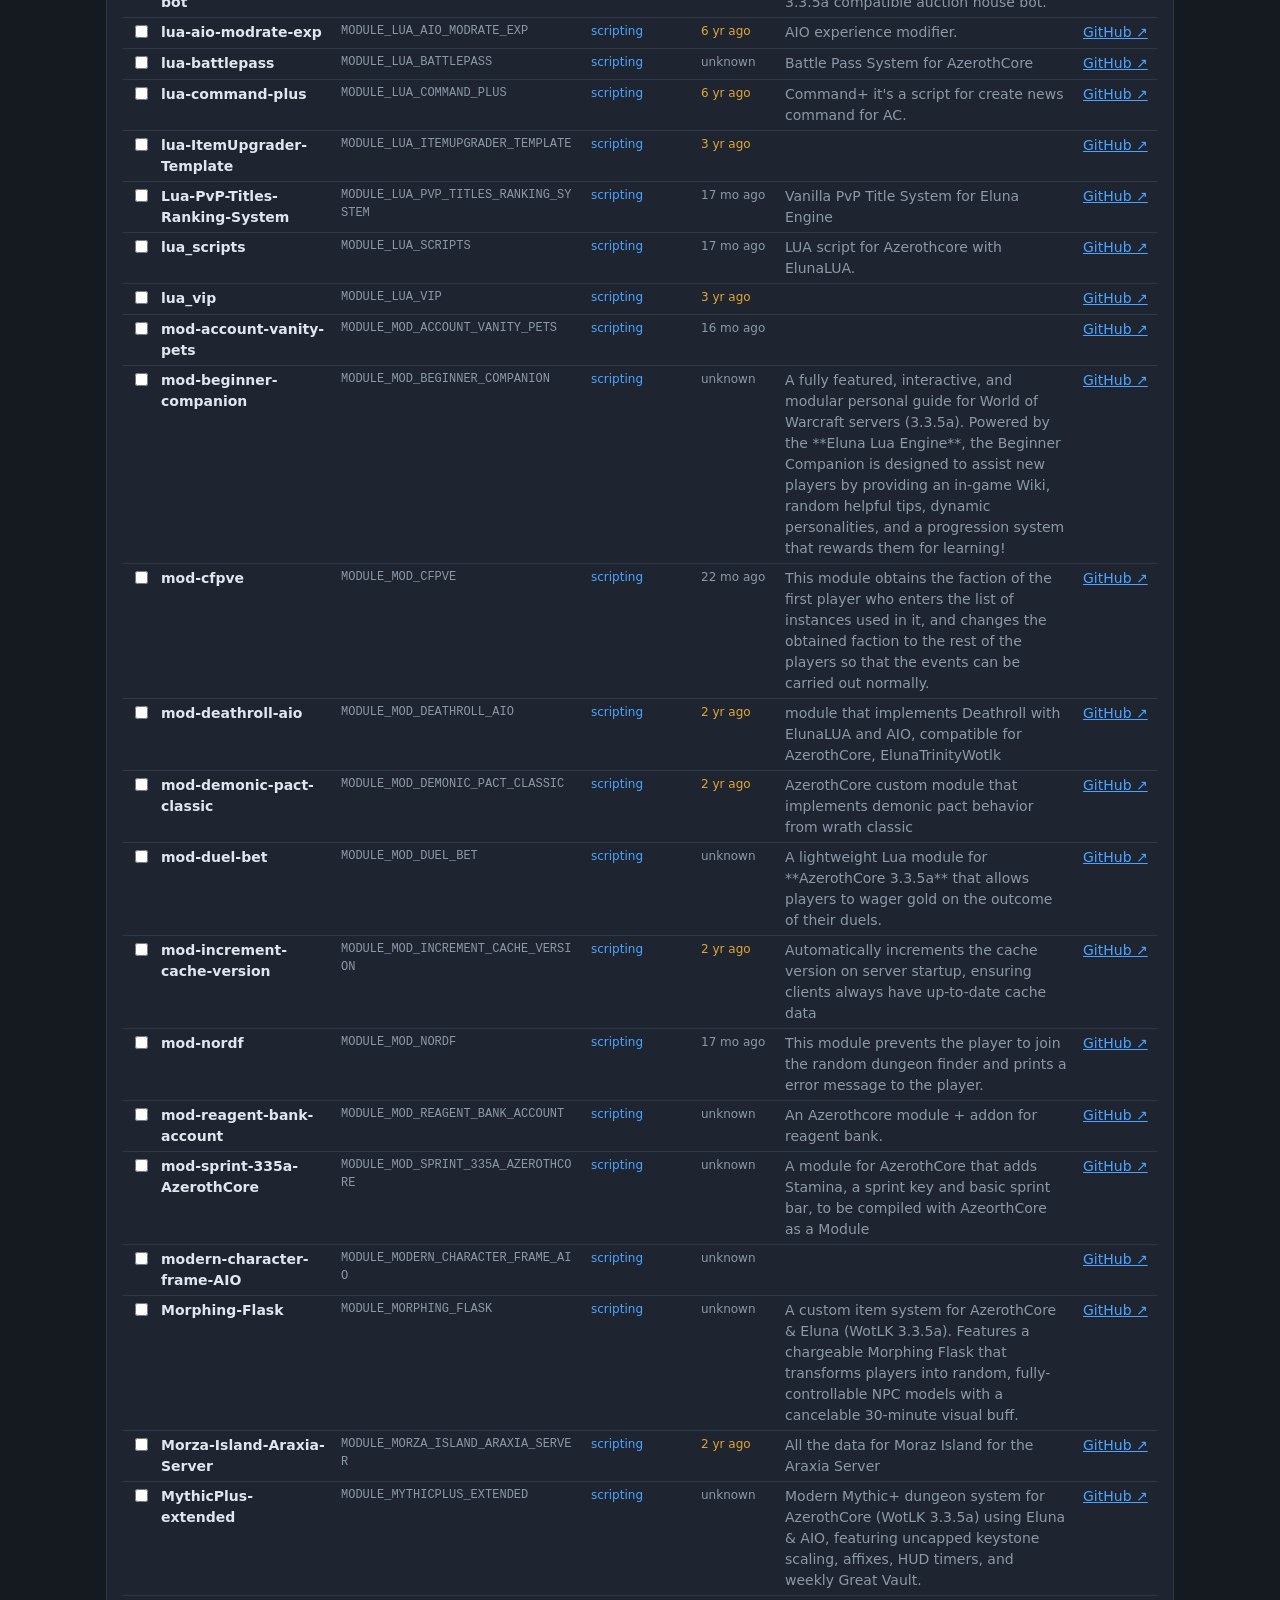
==== commit a1df7acb: "feat(config-ui): filter modules by last update Add a "Last updated" filter (past 30 days / 6 months " ====
--- a/tools/config-ui/index.html
+++ b/tools/config-ui/index.html
@@ -34,6 +34,14 @@
       <input id="module-search" type="search" placeholder="Search modules…">
       <label>Category <select id="module-category"><option value="">All categories</option></select></label>
       <label>Creator <input id="module-creator" list="creator-list" type="search" placeholder="any" size="16"></label>
+      <label>Last updated <select id="module-updated">
+        <option value="">Any time</option>
+        <option value="30">Past 30 days</option>
+        <option value="182">Past 6 months</option>
+        <option value="365">Past year</option>
+        <option value="730">Past 2 years</option>
+        <option value="stale">Stale (over 2 years)</option>
+      </select></label>
       <datalist id="creator-list"></datalist>
       <label class="check"><input id="toggle-blocked" type="checkbox"> <span id="toggle-blocked-label">Show incompatible</span></label>
       <label class="check"><input id="hide-disabled" type="checkbox"> Hide disabled</label>
--- a/tools/config-ui/style.css
+++ b/tools/config-ui/style.css
@@ -41,12 +41,15 @@
 .module-table th:nth-child(2) { width:180px; }
 .module-table th:nth-child(3) { width:250px; }
 .module-table th:nth-child(4) { width:110px; }
-.module-table th:nth-child(6) { width:82px; }
+.module-table th:nth-child(5) { width:84px; }
+.module-table th:nth-child(7) { width:82px; }
 .module-table td { padding:4px 8px; vertical-align:top; border-bottom:1px solid var(--line); overflow-wrap:break-word; }
 .module-table td.cb { width:28px; }
 .module-table td.key { color:var(--dim); font-family:monospace; font-size:12px; overflow-wrap:anywhere; }
 .module-table td.desc { color:var(--dim); }
 .module-table td.link { white-space:nowrap; }
+.module-table td.updated { color:var(--dim); font-size:12px; white-space:nowrap; }
+.module-table td.updated.stale { color:var(--warn); }
 .module-table td.cat { color:var(--accent); font-size:12px; overflow-wrap:anywhere; }
 .badge { font-size:11px; border:1px solid var(--line); border-radius:10px; padding:0 8px; color:var(--dim); }
 .badge.warn { color:var(--warn); border-color:var(--warn); }
